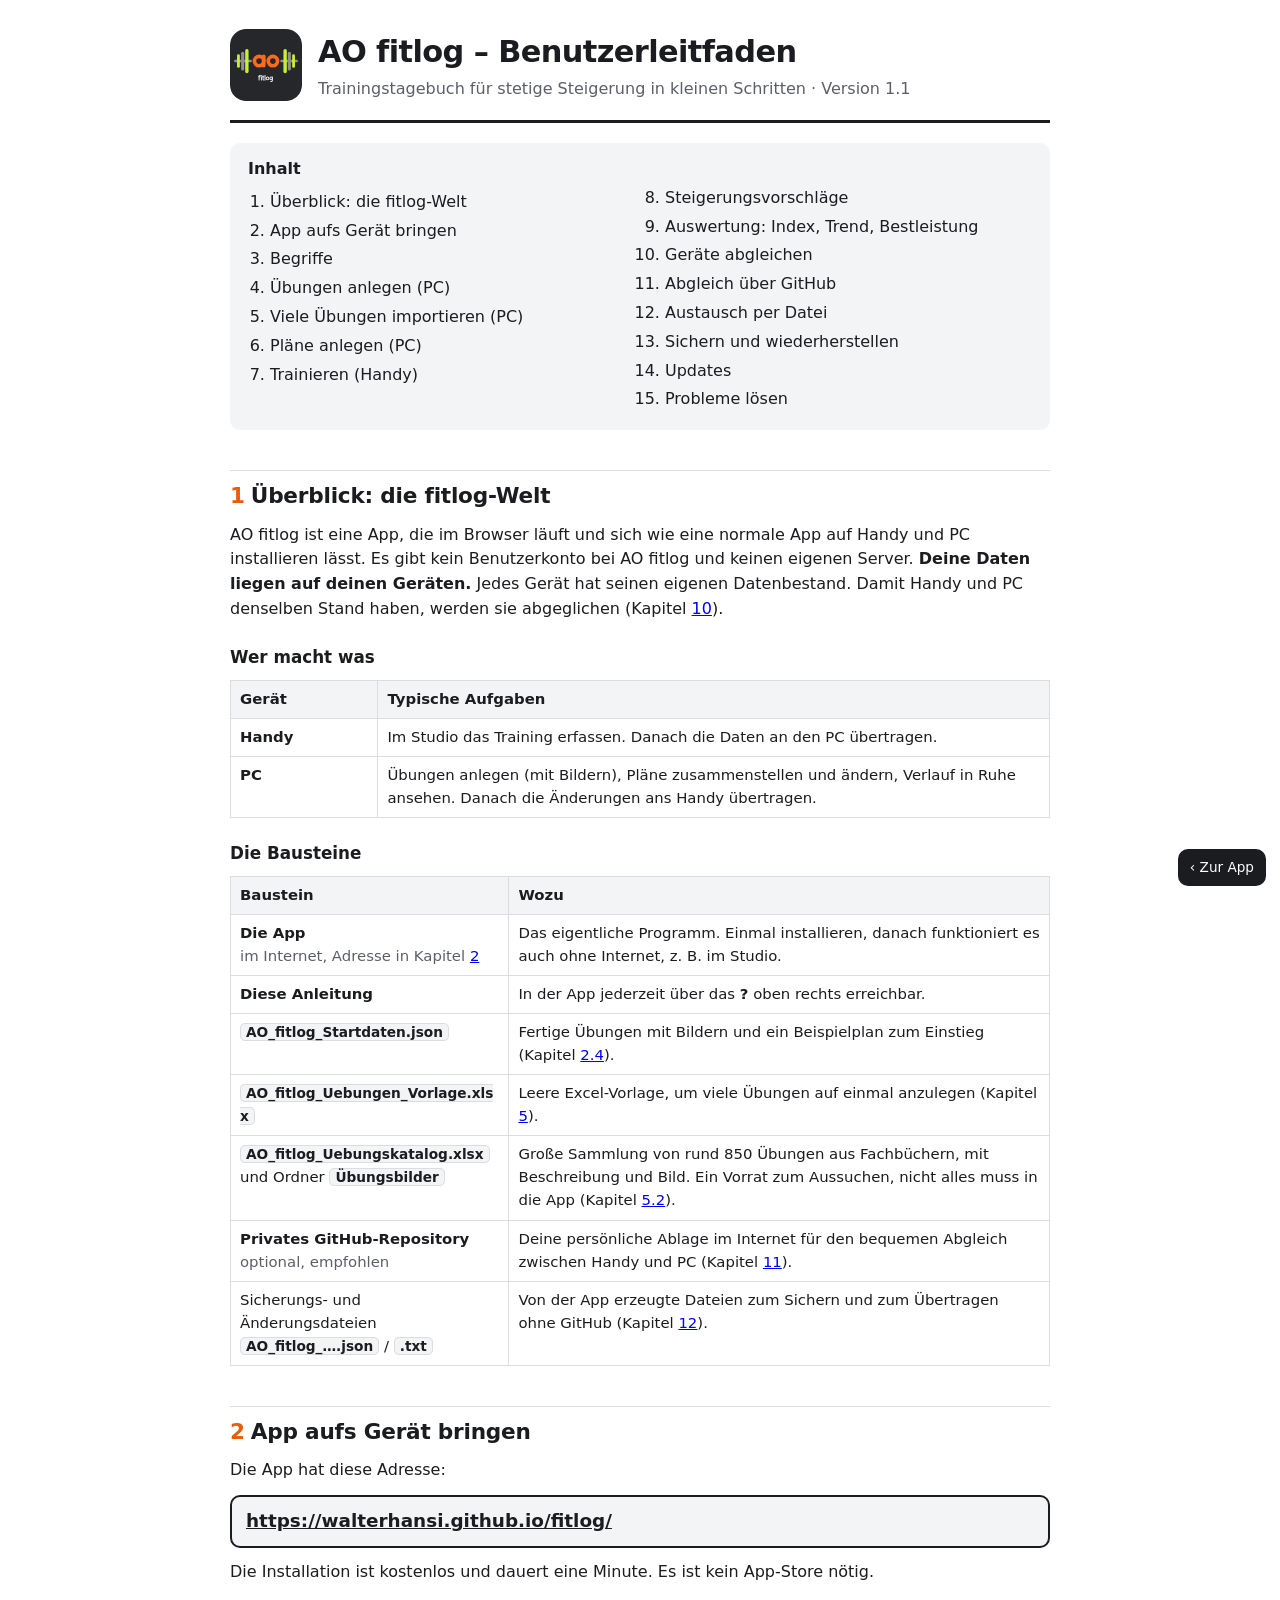
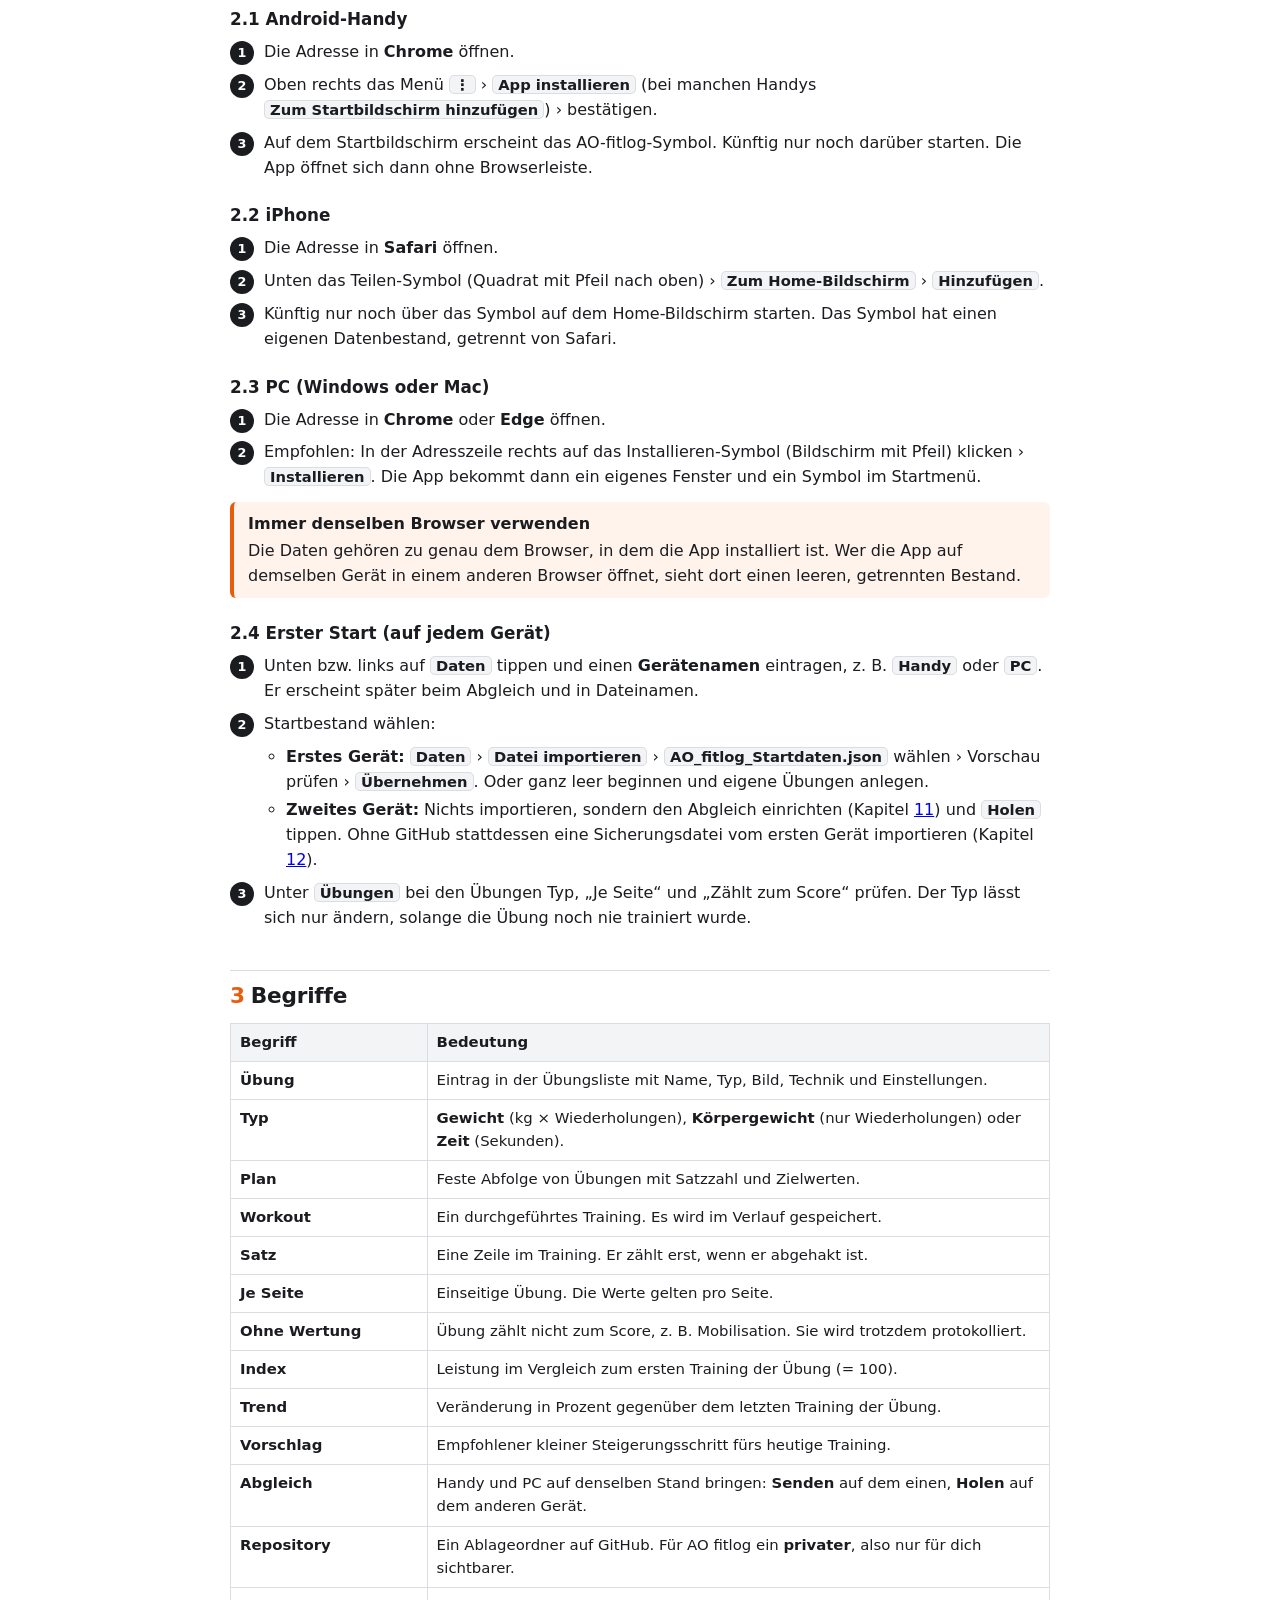
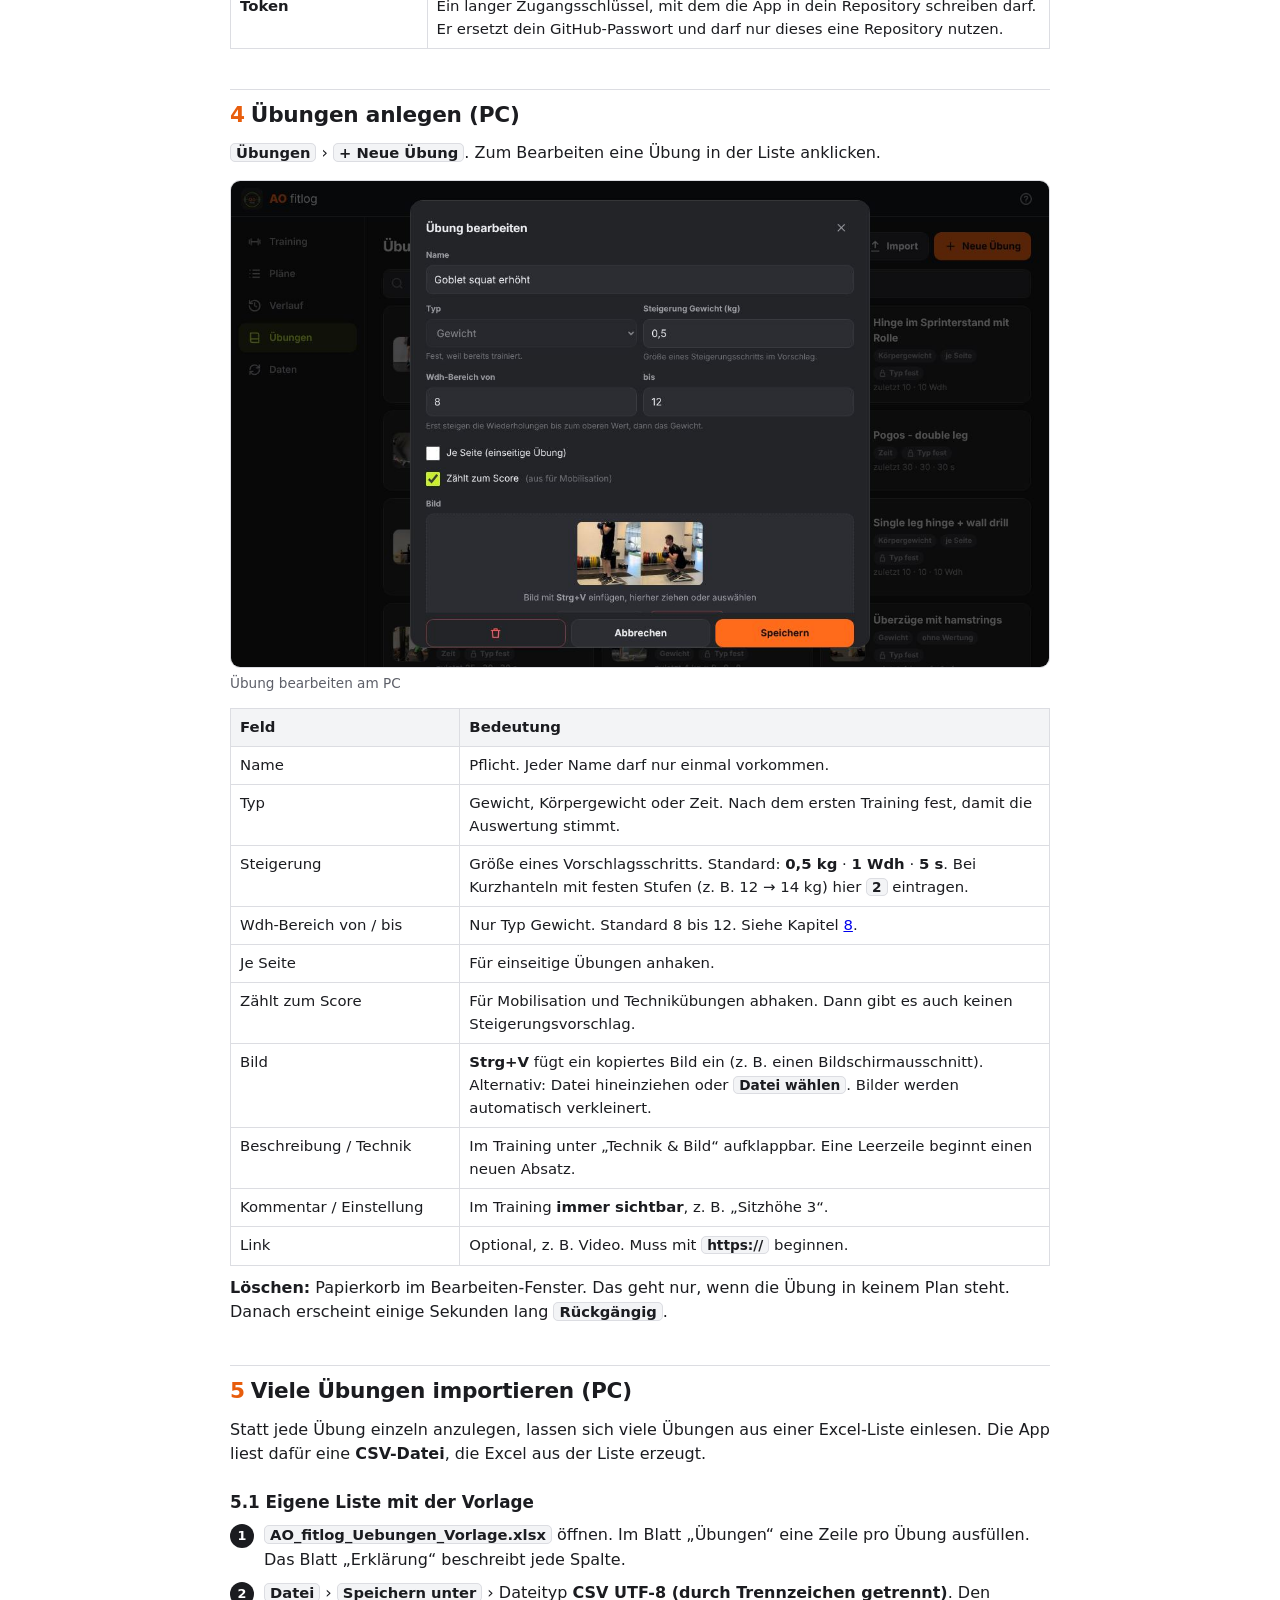
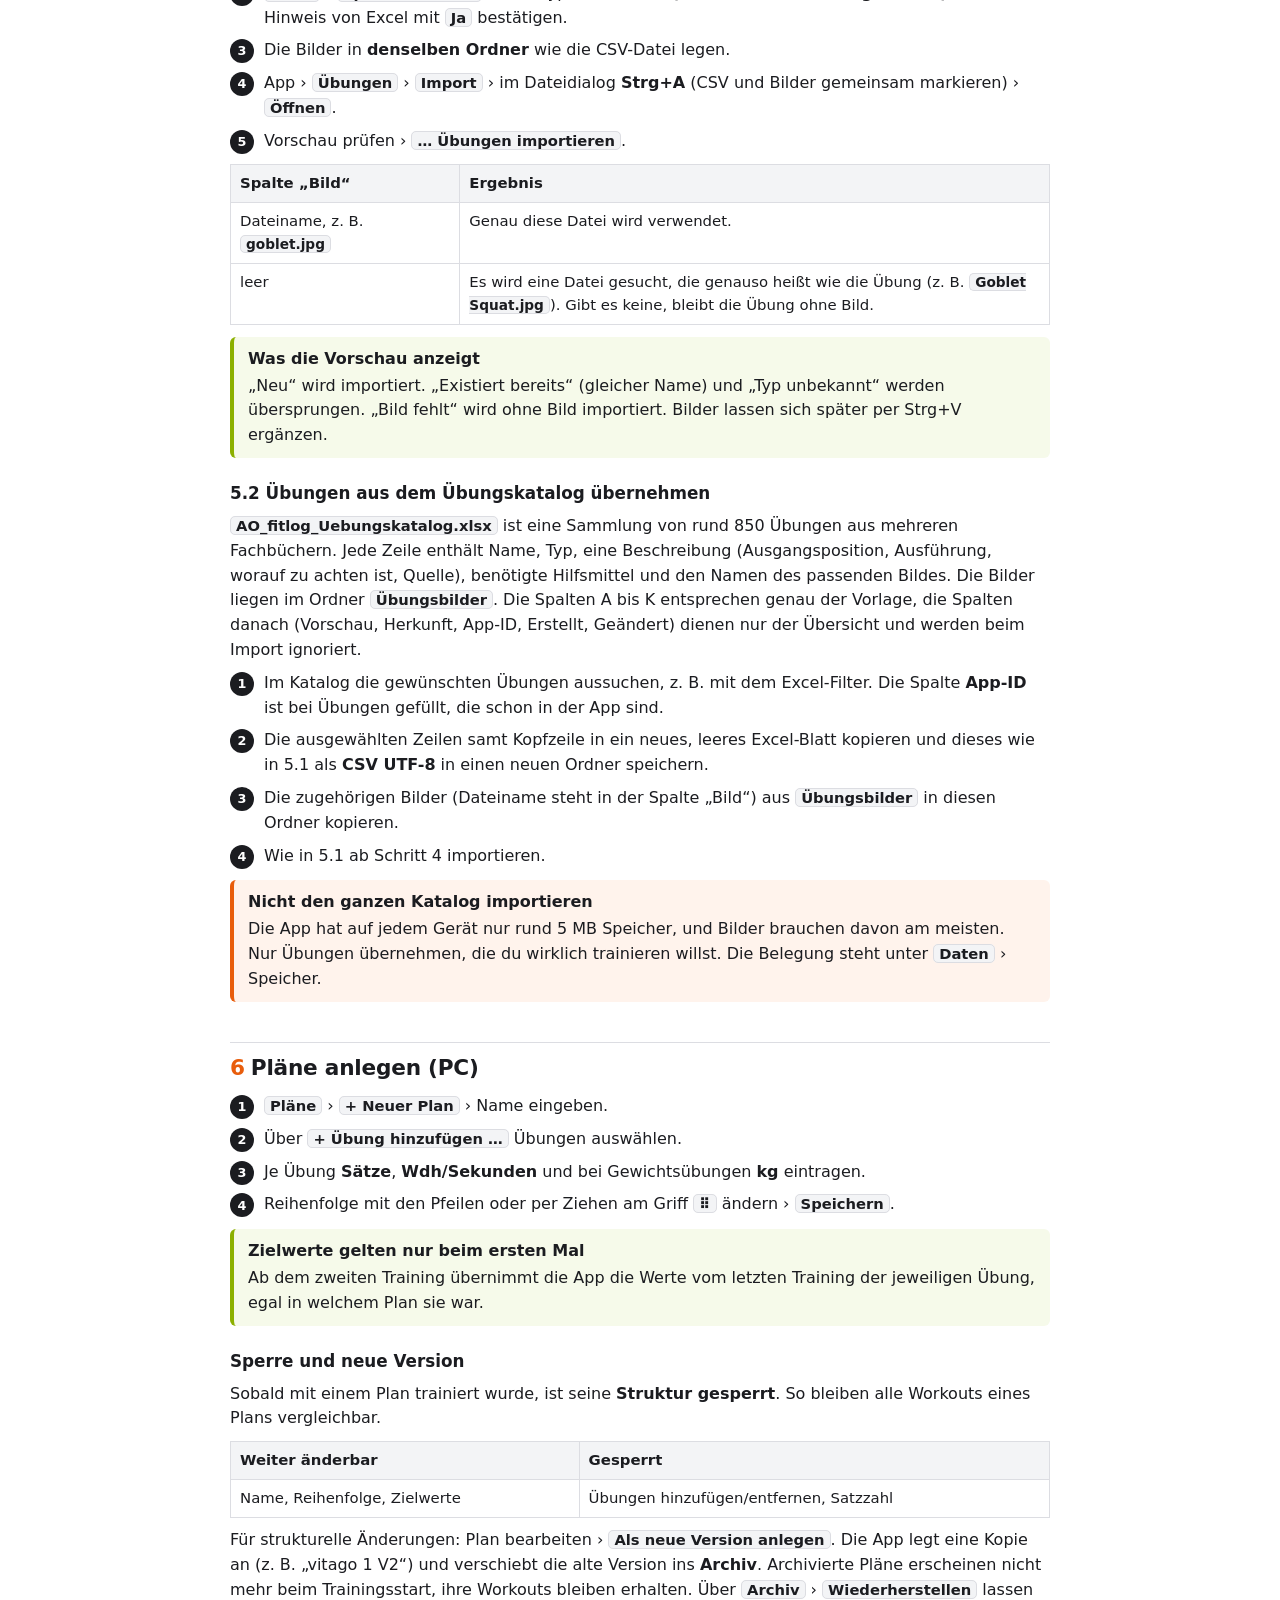
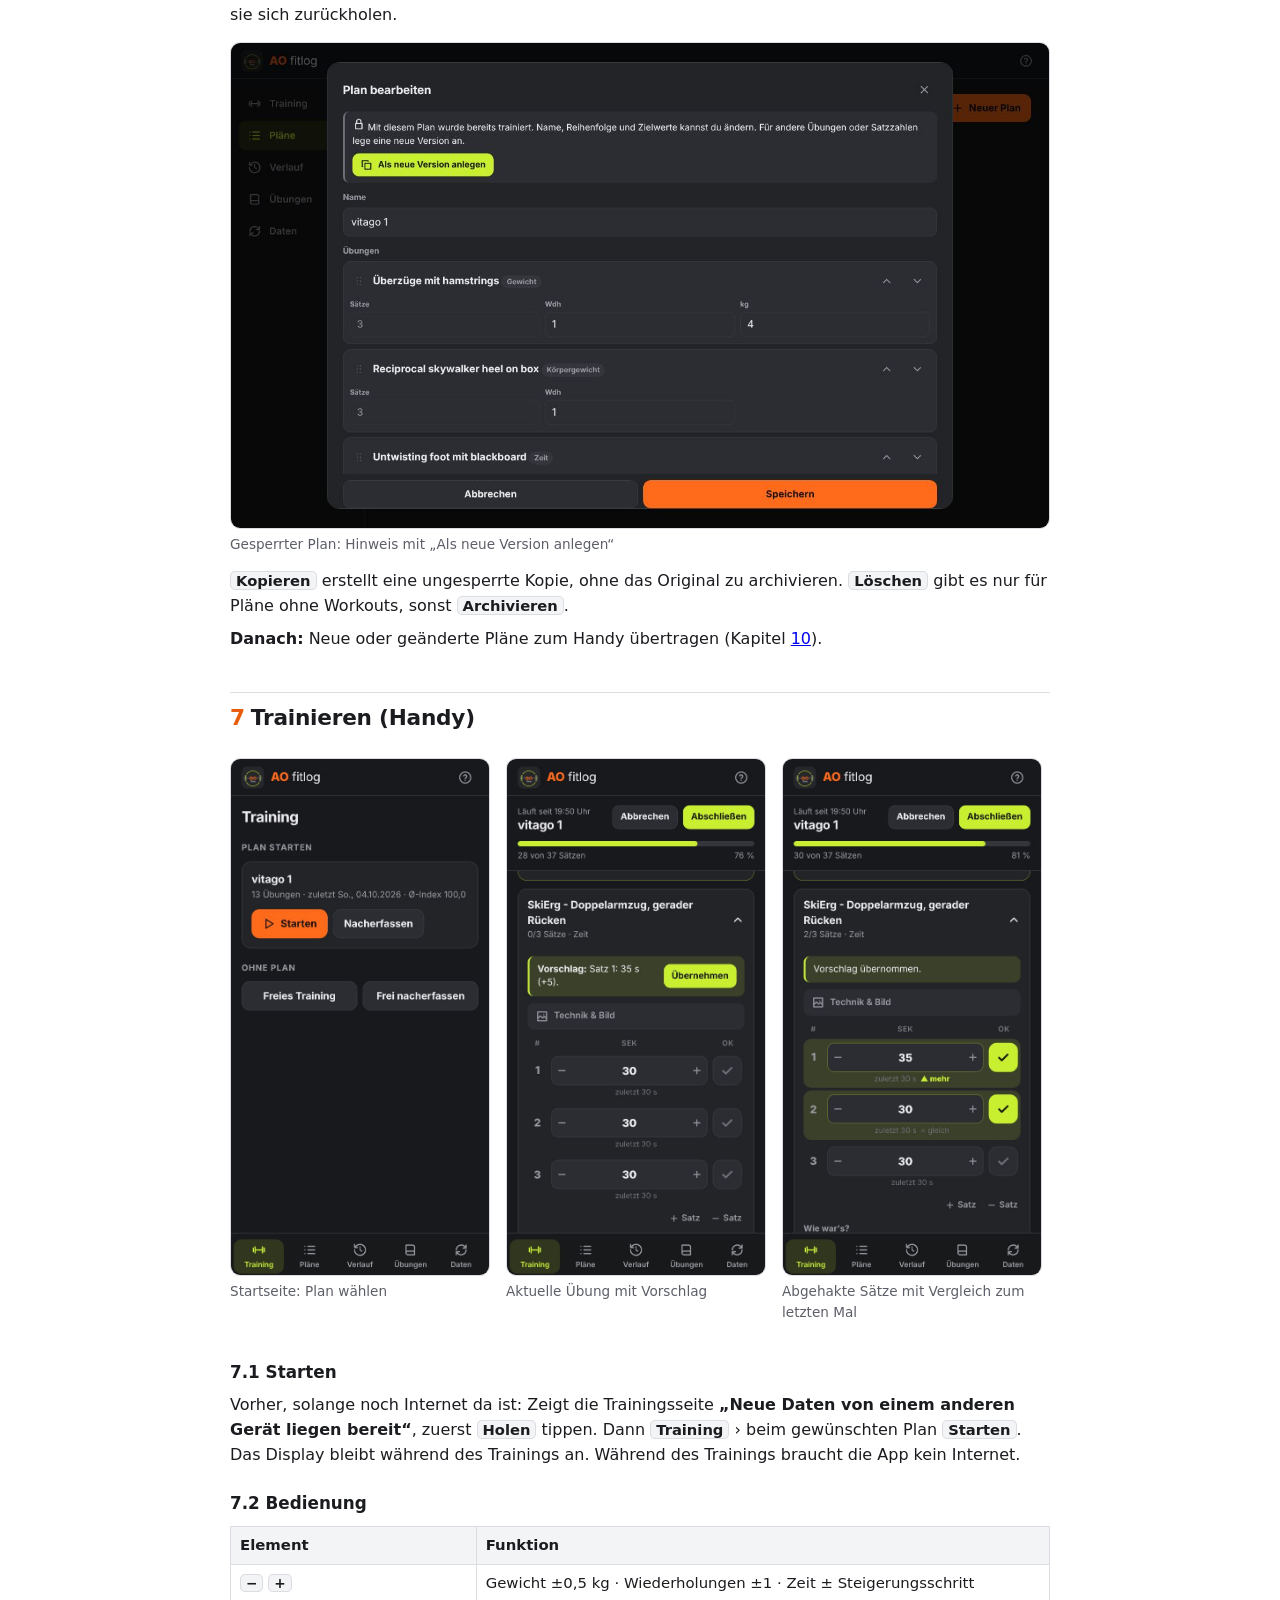
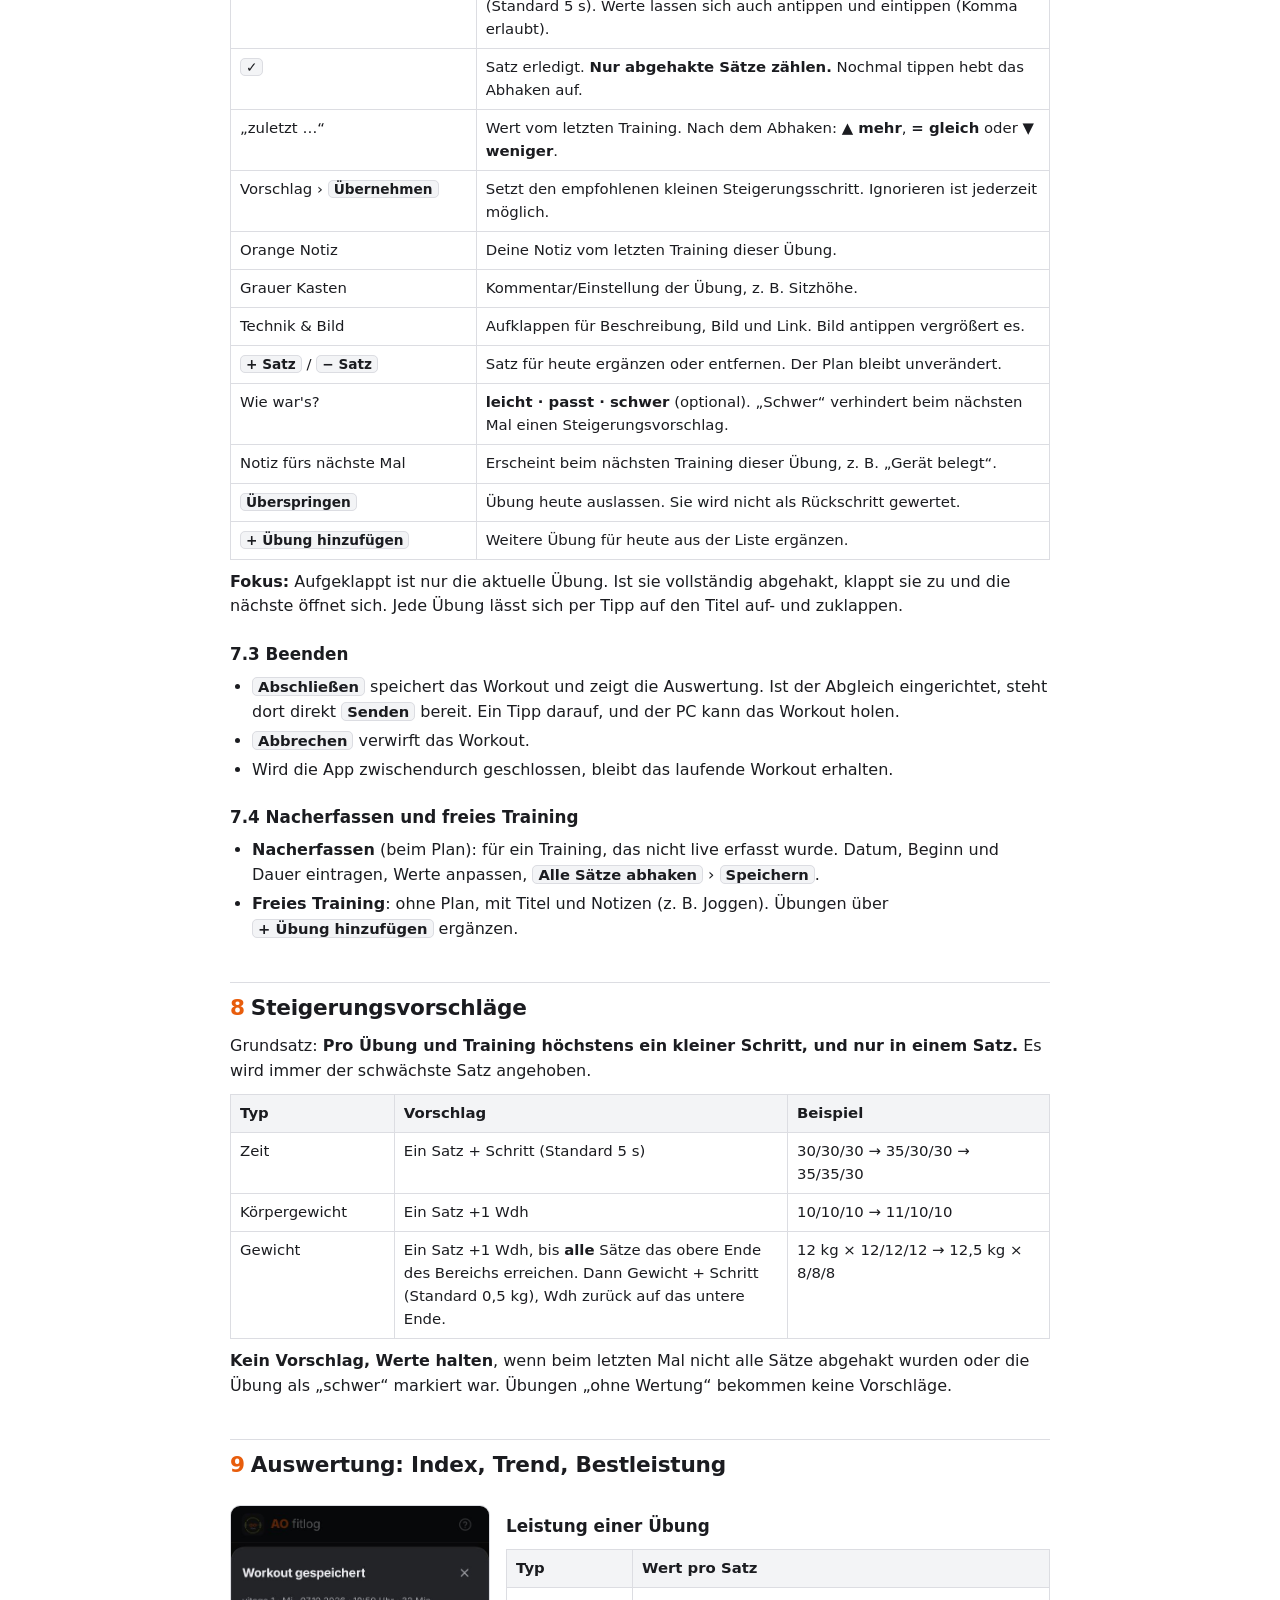
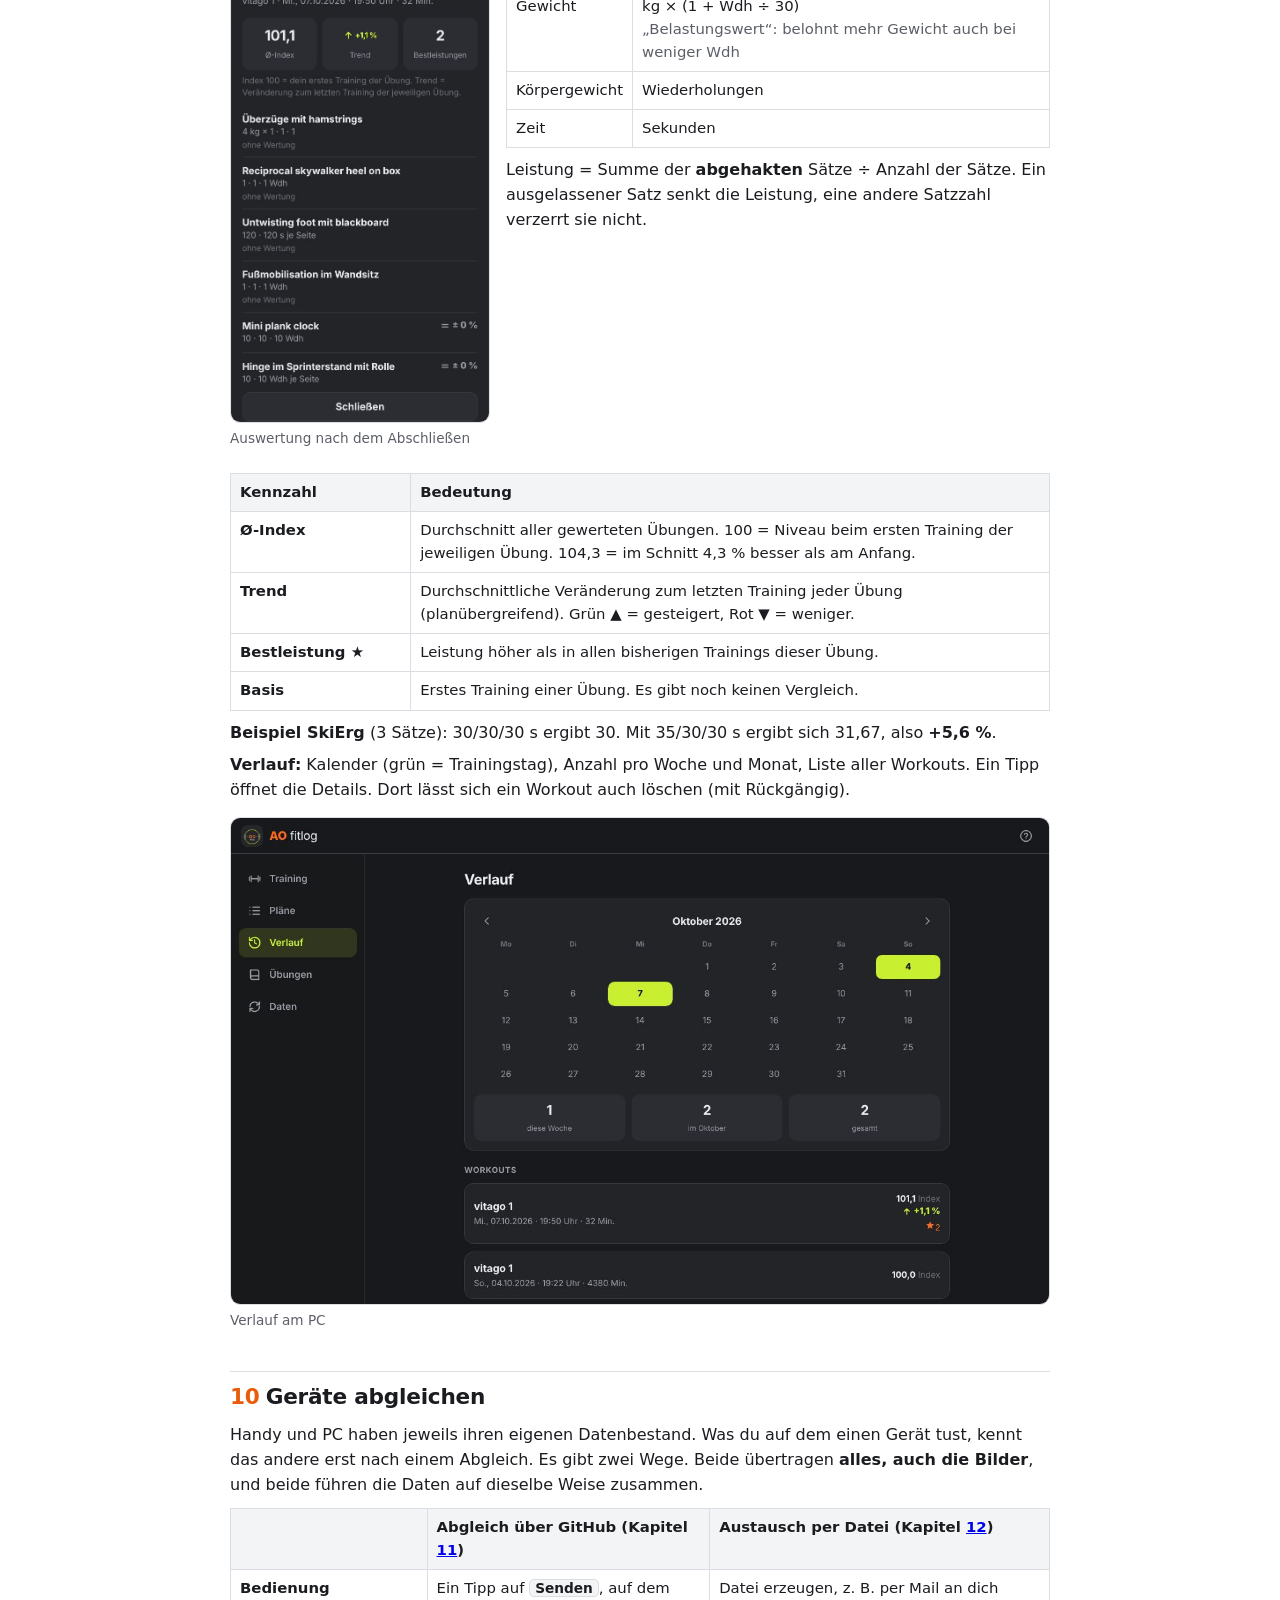
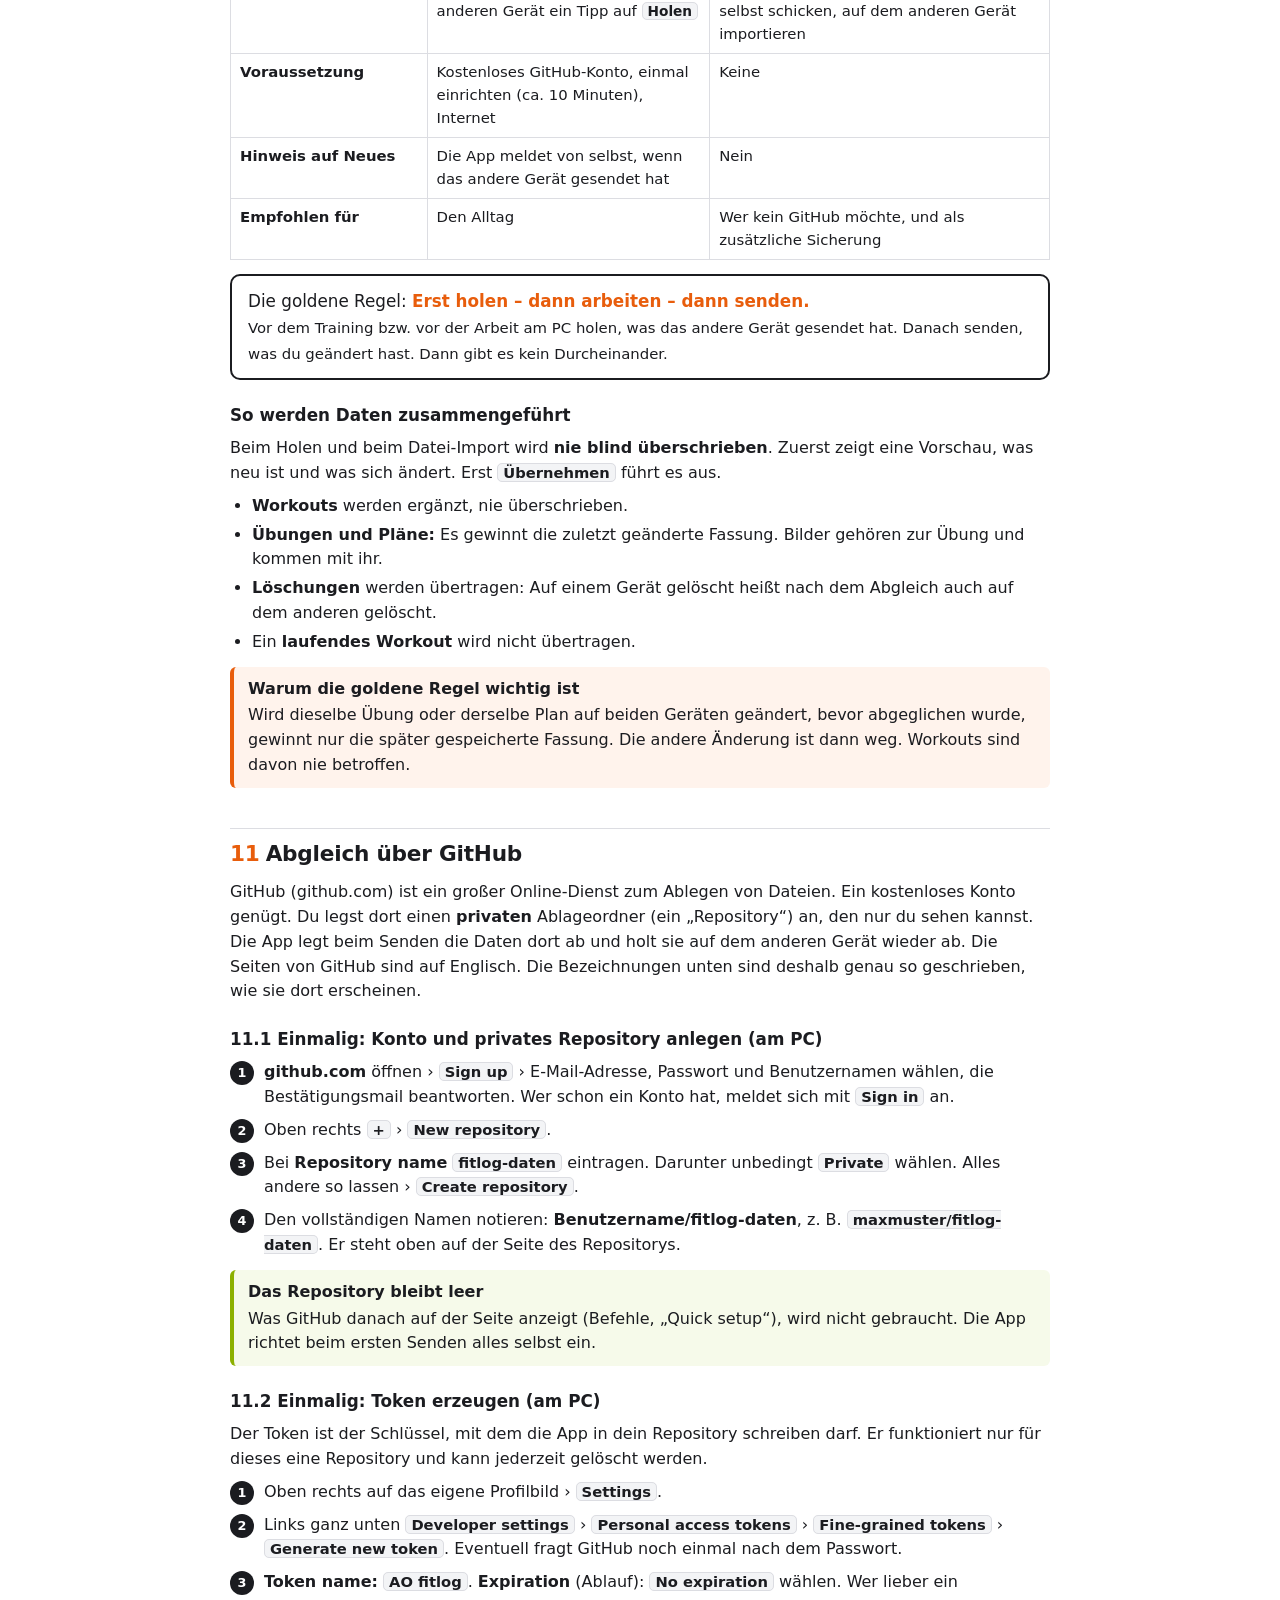
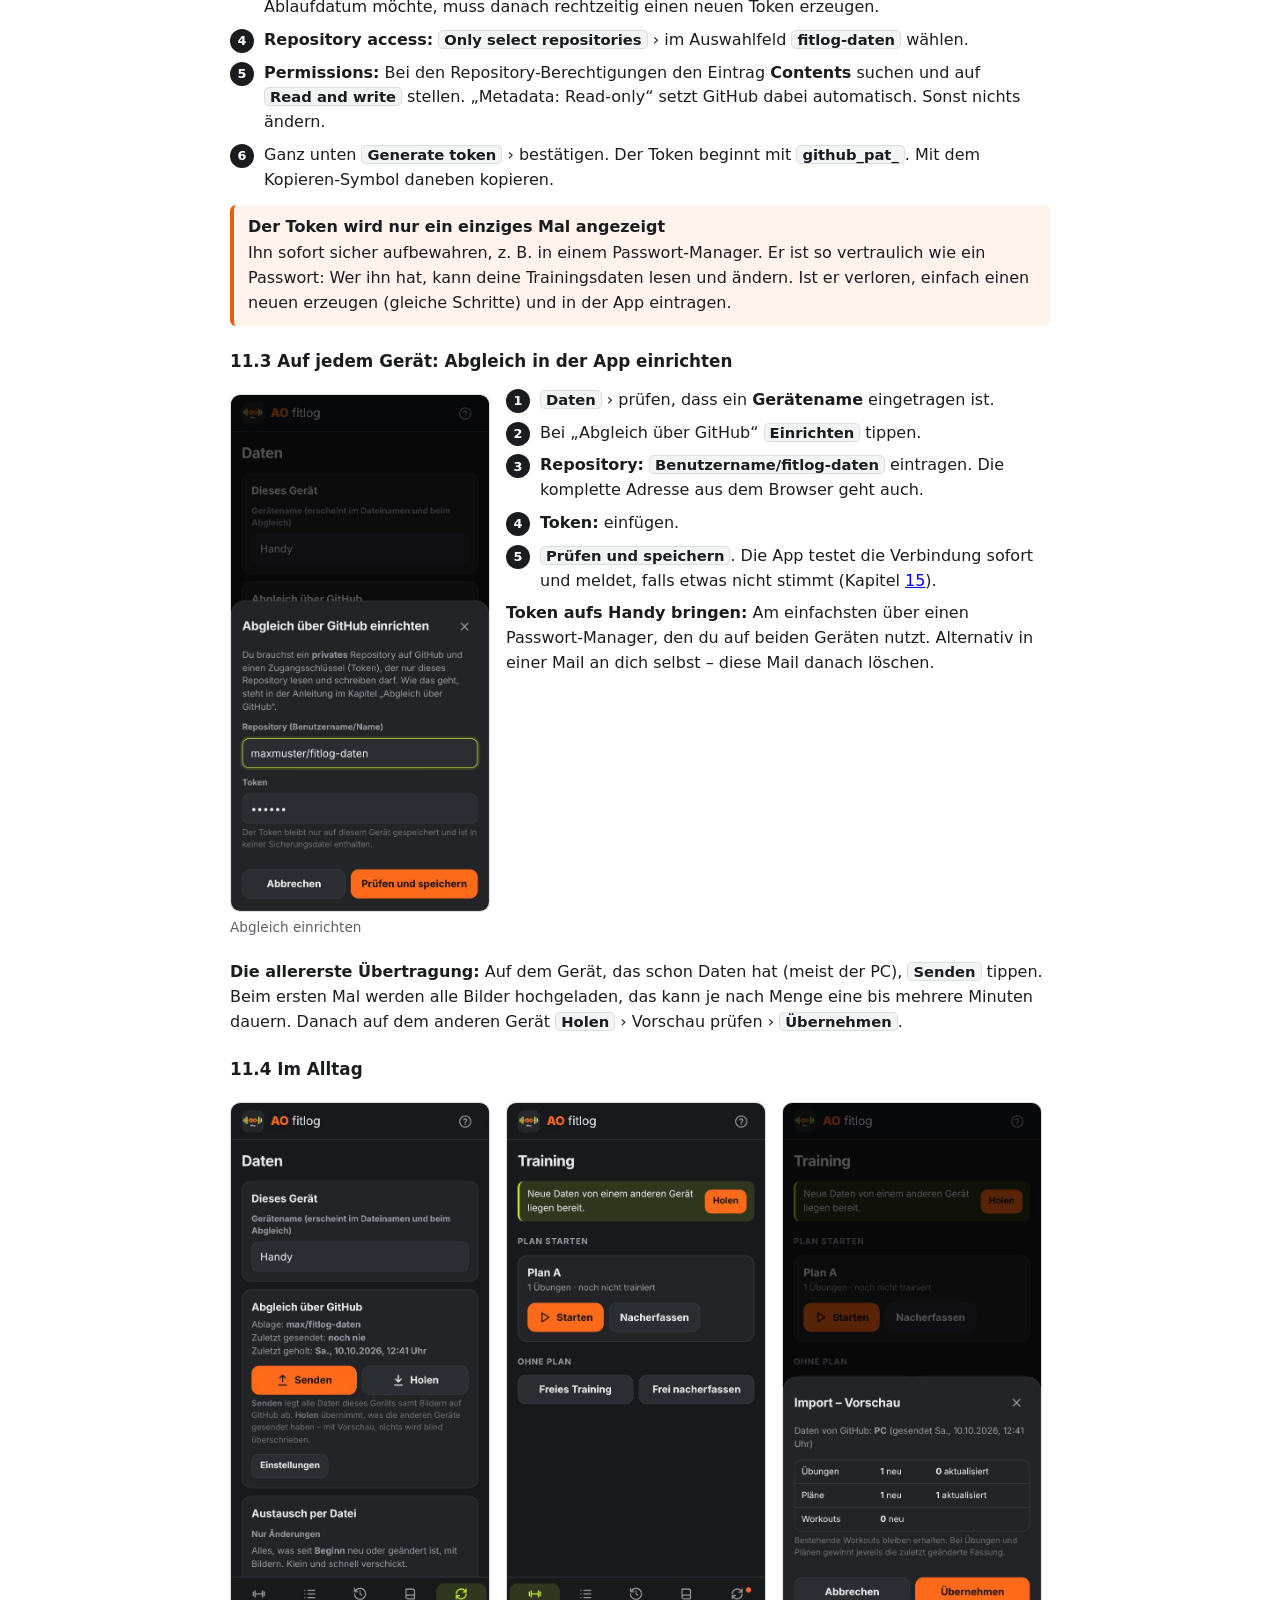
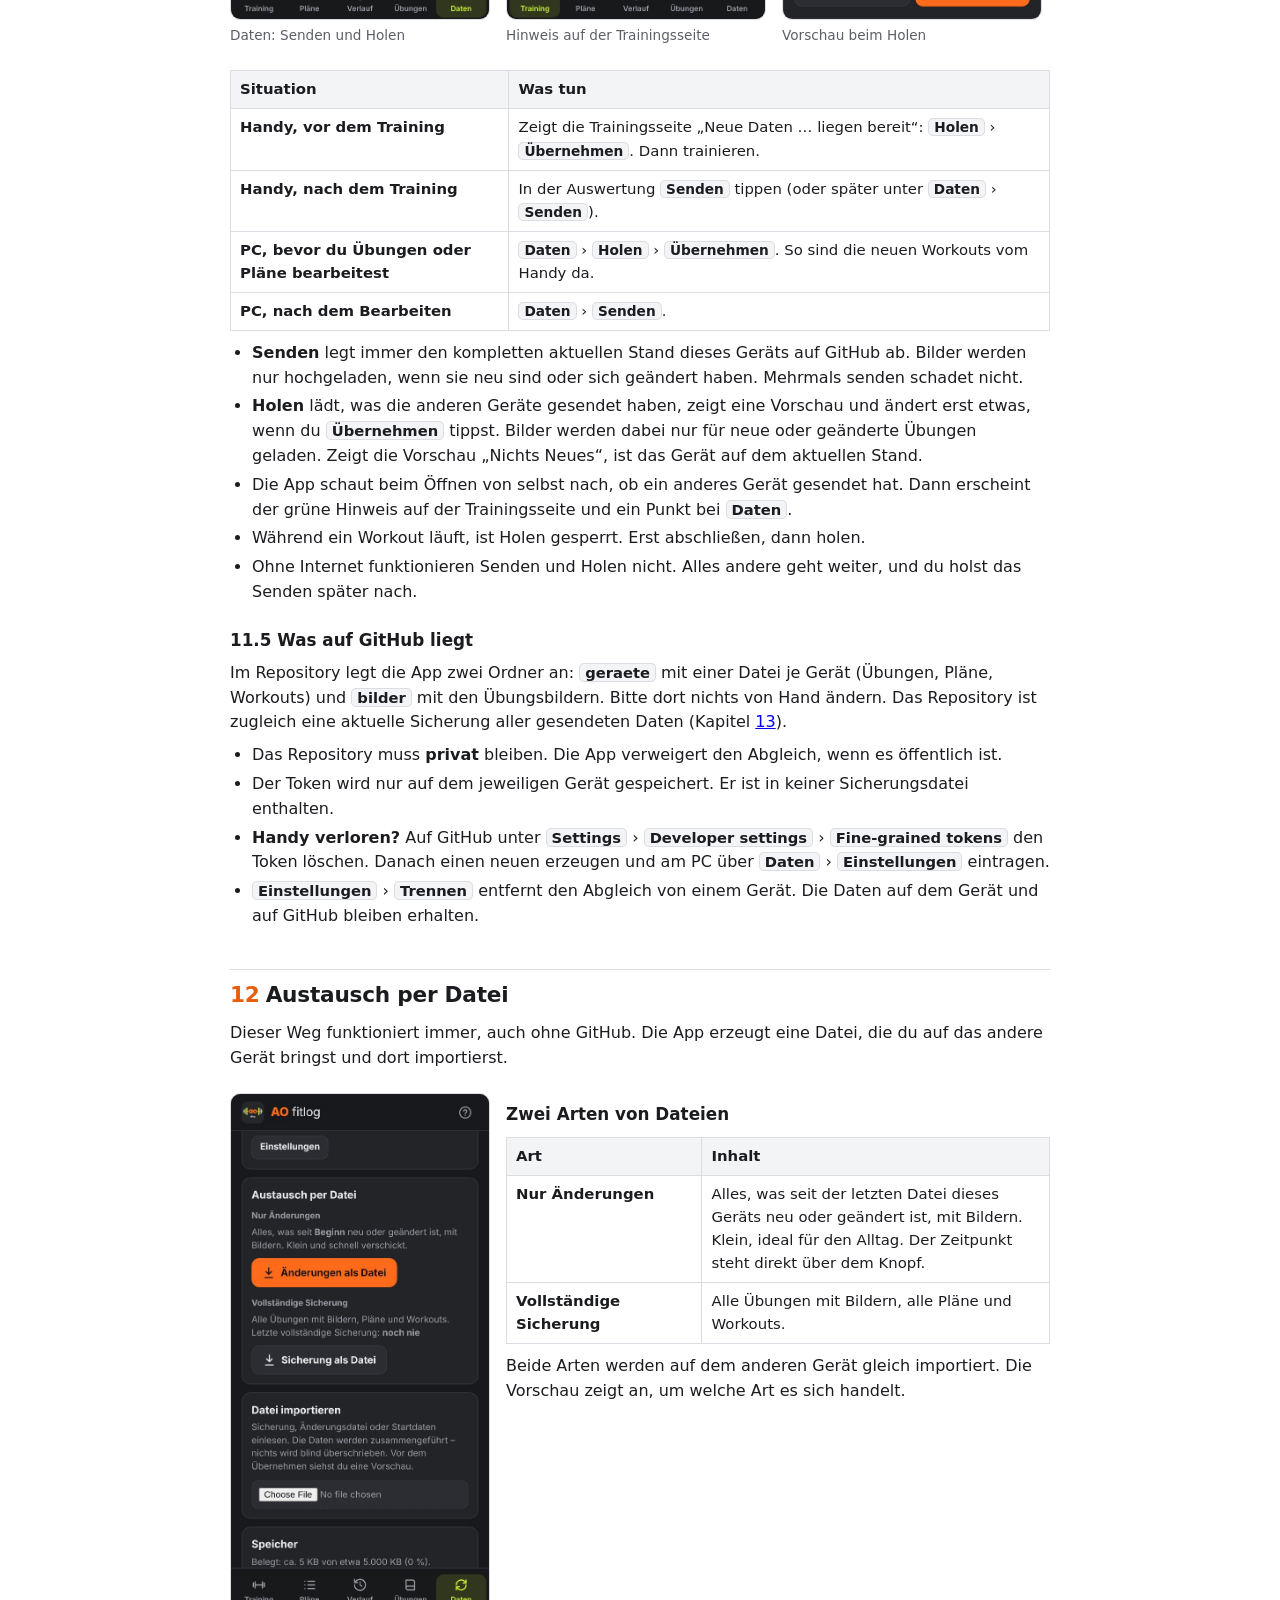
==== anleitung.html @ 1d5d9f55 "Version 1.1.0: Abgleich über privates GitHub-Repository (Senden/Holen mit Bildern), Datei mit nur Än" ====
<!DOCTYPE html>
<html lang="de">
<head>
<meta charset="UTF-8">
<meta name="viewport" content="width=device-width, initial-scale=1">
<title>AO fitlog – Benutzerleitfaden</title>
<link rel="icon" href="icons/icon.svg" type="image/svg+xml">
<style>
  :root { --ink: #1b1c20; --muted: #5d5f68; --line: #dcdde2; --soft: #f3f4f6; --lime: #8cb000; --orange: #e85d0c; }
  * { box-sizing: border-box; }
  body { margin: 0; font-family: system-ui, -apple-system, "Segoe UI", Roboto, Arial, sans-serif; color: var(--ink); background: #fff; line-height: 1.55; font-size: 16px; }
  .wrap { max-width: 860px; margin: 0 auto; padding: 28px 20px 60px; }
  header.cover { display: flex; align-items: center; gap: 16px; padding-bottom: 18px; border-bottom: 3px solid var(--ink); }
  header.cover img { width: 72px; height: 72px; border-radius: 16px; }
  header.cover h1 { margin: 0; font-size: 1.9rem; letter-spacing: -0.02em; }
  header.cover p { margin: 2px 0 0; color: var(--muted); }
  h2 { font-size: 1.35rem; margin: 40px 0 10px; padding-top: 8px; border-top: 1px solid var(--line); letter-spacing: -0.01em; }
  h2 .n { color: var(--orange); margin-right: 6px; }
  h3 { font-size: 1.05rem; margin: 22px 0 6px; }
  p { margin: 8px 0; }
  ul, ol { margin: 8px 0; padding-left: 22px; }
  li { margin: 4px 0; }
  table { width: 100%; border-collapse: collapse; margin: 10px 0; font-size: 0.93rem; }
  th, td { border: 1px solid var(--line); padding: 7px 9px; text-align: left; vertical-align: top; }
  th { background: var(--soft); font-weight: 700; }
  code, .k { background: var(--soft); border: 1px solid var(--line); border-radius: 5px; padding: 0 5px; font-family: inherit; font-weight: 600; font-size: 0.92em; }
  .k { white-space: nowrap; }
  code { overflow-wrap: anywhere; }
  .url { font-size: 1.15rem; font-weight: 700; background: var(--soft); border: 2px solid var(--ink); border-radius: 10px; padding: 10px 14px; margin: 12px 0; overflow-wrap: anywhere; }
  .url a { color: var(--ink); }
  .box { border-left: 4px solid var(--lime); background: #f6faea; padding: 10px 14px; border-radius: 6px; margin: 12px 0; }
  .box.warn { border-color: var(--orange); background: #fff3ec; }
  .box b:first-child { display: block; margin-bottom: 2px; }
  nav.toc { background: var(--soft); border-radius: 10px; padding: 14px 18px; margin: 20px 0; }
  nav.toc ol { margin: 4px 0; columns: 2; column-gap: 28px; }
  nav.toc a { color: var(--ink); text-decoration: none; }
  nav.toc a:hover { text-decoration: underline; }
  figure { margin: 14px 0; }
  figure img { display: block; max-width: 100%; border: 1px solid var(--line); border-radius: 10px; }
  figure.phone img { max-width: 260px; }
  figcaption { font-size: 0.85rem; color: var(--muted); margin-top: 5px; }
  .figs { display: flex; gap: 16px; flex-wrap: wrap; align-items: flex-start; }
  .figs figure { flex: 0 1 260px; }
  .steps { counter-reset: s; list-style: none; padding-left: 0; }
  .steps > li { counter-increment: s; padding-left: 34px; position: relative; margin: 8px 0; }
  .steps > li::before { content: counter(s); position: absolute; left: 0; top: 1px; width: 24px; height: 24px; border-radius: 50%; background: var(--ink); color: #fff; font-size: 0.8rem; font-weight: 700; display: flex; align-items: center; justify-content: center; }
  .rule { border: 2px solid var(--ink); border-radius: 10px; padding: 12px 16px; margin: 14px 0; font-size: 1.05rem; }
  .rule b { color: var(--orange); }
  .back { position: fixed; right: 14px; bottom: 14px; background: var(--ink); color: #fff; text-decoration: none; padding: 8px 12px; border-radius: 10px; font-size: 0.85rem; }
  @media (max-width: 600px) { nav.toc ol { columns: 1; } .wrap { padding: 20px 14px 60px; } th, td { padding: 6px; } }
  @media print {
    @page { size: A4; margin: 16mm 15mm; }
    body { font-size: 10.5pt; }
    .wrap { max-width: none; padding: 0; }
    .back { display: none; }
    h2, h3 { break-after: avoid; }
    figure, table, .box, .rule, .steps > li { break-inside: avoid; }
    .pb { break-before: page; }
    figure img { max-height: 92mm; width: auto; }
    figure.phone img { max-width: 48mm; max-height: none; }
    .figs { gap: 10px; }
    .figs figure { flex: 0 1 50mm; }
    .figs > div { flex: 1 1 90mm !important; }
    h2 { margin-top: 22px; }
    a { color: var(--ink); text-decoration: none; }
  }
</style>
</head>
<body>
<div class="wrap">

<header class="cover">
  <img src="icons/icon.svg" alt="">
  <div><h1>AO fitlog – Benutzerleitfaden</h1><p>Trainingstagebuch für stetige Steigerung in kleinen Schritten · Version 1.1</p></div>
</header>

<nav class="toc" aria-label="Inhalt"><b>Inhalt</b>
<ol>
  <li><a href="#ueberblick">Überblick: die fitlog-Welt</a></li>
  <li><a href="#install">App aufs Gerät bringen</a></li>
  <li><a href="#begriffe">Begriffe</a></li>
  <li><a href="#uebungen">Übungen anlegen (PC)</a></li>
  <li><a href="#import">Viele Übungen importieren (PC)</a></li>
  <li><a href="#plaene">Pläne anlegen (PC)</a></li>
  <li><a href="#training">Trainieren (Handy)</a></li>
  <li><a href="#steigerung">Steigerungsvorschläge</a></li>
  <li><a href="#score">Auswertung: Index, Trend, Bestleistung</a></li>
  <li><a href="#sync">Geräte abgleichen</a></li>
  <li><a href="#github">Abgleich über GitHub</a></li>
  <li><a href="#datei">Austausch per Datei</a></li>
  <li><a href="#sichern">Sichern und wiederherstellen</a></li>
  <li><a href="#updates">Updates</a></li>
  <li><a href="#hilfe">Probleme lösen</a></li>
</ol></nav>

<!-- ============================================================ -->
<h2 id="ueberblick"><span class="n">1</span>Überblick: die fitlog-Welt</h2>
<p>AO fitlog ist eine App, die im Browser läuft und sich wie eine normale App auf Handy und PC installieren lässt. Es gibt kein Benutzerkonto bei AO fitlog und keinen eigenen Server. <b>Deine Daten liegen auf deinen Geräten.</b> Jedes Gerät hat seinen eigenen Datenbestand. Damit Handy und PC denselben Stand haben, werden sie abgeglichen (Kapitel <a href="#sync">10</a>).</p>

<h3>Wer macht was</h3>
<table>
  <tr><th style="width:18%">Gerät</th><th>Typische Aufgaben</th></tr>
  <tr><td><b>Handy</b></td><td>Im Studio das Training erfassen. Danach die Daten an den PC übertragen.</td></tr>
  <tr><td><b>PC</b></td><td>Übungen anlegen (mit Bildern), Pläne zusammenstellen und ändern, Verlauf in Ruhe ansehen. Danach die Änderungen ans Handy übertragen.</td></tr>
</table>

<h3>Die Bausteine</h3>
<table>
  <tr><th style="width:34%">Baustein</th><th>Wozu</th></tr>
  <tr><td><b>Die App</b><br><span style="color:var(--muted)">im Internet, Adresse in Kapitel <a href="#install">2</a></span></td><td>Das eigentliche Programm. Einmal installieren, danach funktioniert es auch ohne Internet, z. B. im Studio.</td></tr>
  <tr><td><b>Diese Anleitung</b></td><td>In der App jederzeit über das <b>?</b> oben rechts erreichbar.</td></tr>
  <tr><td><code>AO_fitlog_Startdaten.json</code></td><td>Fertige Übungen mit Bildern und ein Beispielplan zum Einstieg (Kapitel <a href="#erststart">2.4</a>).</td></tr>
  <tr><td><code>AO_fitlog_Uebungen_Vorlage.xlsx</code></td><td>Leere Excel-Vorlage, um viele Übungen auf einmal anzulegen (Kapitel <a href="#import">5</a>).</td></tr>
  <tr><td><code>AO_fitlog_Uebungskatalog.xlsx</code> und Ordner <code>Übungsbilder</code></td><td>Große Sammlung von rund 850 Übungen aus Fachbüchern, mit Beschreibung und Bild. Ein Vorrat zum Aussuchen, nicht alles muss in die App (Kapitel <a href="#katalog">5.2</a>).</td></tr>
  <tr><td><b>Privates GitHub-Repository</b><br><span style="color:var(--muted)">optional, empfohlen</span></td><td>Deine persönliche Ablage im Internet für den bequemen Abgleich zwischen Handy und PC (Kapitel <a href="#github">11</a>).</td></tr>
  <tr><td>Sicherungs- und Änderungsdateien<br><code>AO_fitlog_…​.json</code> / <code>.txt</code></td><td>Von der App erzeugte Dateien zum Sichern und zum Übertragen ohne GitHub (Kapitel <a href="#datei">12</a>).</td></tr>
</table>

<!-- ============================================================ -->
<h2 id="install" class="pb"><span class="n">2</span>App aufs Gerät bringen</h2>
<p>Die App hat diese Adresse:</p>
<div class="url"><a href="https://walterhansi.github.io/fitlog/">https://walterhansi.github.io/fitlog/</a></div>
<p>Die Installation ist kostenlos und dauert eine Minute. Es ist kein App-Store nötig.</p>

<h3>2.1 Android-Handy</h3>
<ol class="steps">
  <li>Die Adresse in <b>Chrome</b> öffnen.</li>
  <li>Oben rechts das Menü <span class="k">⋮</span> › <span class="k">App installieren</span> (bei manchen Handys <span class="k">Zum Startbildschirm hinzufügen</span>) › bestätigen.</li>
  <li>Auf dem Startbildschirm erscheint das AO-fitlog-Symbol. Künftig nur noch darüber starten. Die App öffnet sich dann ohne Browserleiste.</li>
</ol>

<h3>2.2 iPhone</h3>
<ol class="steps">
  <li>Die Adresse in <b>Safari</b> öffnen.</li>
  <li>Unten das Teilen-Symbol (Quadrat mit Pfeil nach oben) › <span class="k">Zum Home-Bildschirm</span> › <span class="k">Hinzufügen</span>.</li>
  <li>Künftig nur noch über das Symbol auf dem Home-Bildschirm starten. Das Symbol hat einen eigenen Datenbestand, getrennt von Safari.</li>
</ol>

<h3>2.3 PC (Windows oder Mac)</h3>
<ol class="steps">
  <li>Die Adresse in <b>Chrome</b> oder <b>Edge</b> öffnen.</li>
  <li>Empfohlen: In der Adresszeile rechts auf das Installieren-Symbol (Bildschirm mit Pfeil) klicken › <span class="k">Installieren</span>. Die App bekommt dann ein eigenes Fenster und ein Symbol im Startmenü.</li>
</ol>
<div class="box warn"><b>Immer denselben Browser verwenden</b>Die Daten gehören zu genau dem Browser, in dem die App installiert ist. Wer die App auf demselben Gerät in einem anderen Browser öffnet, sieht dort einen leeren, getrennten Bestand.</div>

<h3 id="erststart">2.4 Erster Start (auf jedem Gerät)</h3>
<ol class="steps">
  <li>Unten bzw. links auf <span class="k">Daten</span> tippen und einen <b>Gerätenamen</b> eintragen, z. B. <code>Handy</code> oder <code>PC</code>. Er erscheint später beim Abgleich und in Dateinamen.</li>
  <li>Startbestand wählen:
    <ul>
      <li><b>Erstes Gerät:</b> <span class="k">Daten</span> › <span class="k">Datei importieren</span> › <code>AO_fitlog_Startdaten.json</code> wählen › Vorschau prüfen › <span class="k">Übernehmen</span>. Oder ganz leer beginnen und eigene Übungen anlegen.</li>
      <li><b>Zweites Gerät:</b> Nichts importieren, sondern den Abgleich einrichten (Kapitel <a href="#github">11</a>) und <span class="k">Holen</span> tippen. Ohne GitHub stattdessen eine Sicherungsdatei vom ersten Gerät importieren (Kapitel <a href="#datei">12</a>).</li>
    </ul></li>
  <li>Unter <span class="k">Übungen</span> bei den Übungen Typ, „Je Seite“ und „Zählt zum Score“ prüfen. Der Typ lässt sich nur ändern, solange die Übung noch nie trainiert wurde.</li>
</ol>

<!-- ============================================================ -->
<h2 id="begriffe"><span class="n">3</span>Begriffe</h2>
<table>
  <tr><th style="width:24%">Begriff</th><th>Bedeutung</th></tr>
  <tr><td><b>Übung</b></td><td>Eintrag in der Übungsliste mit Name, Typ, Bild, Technik und Einstellungen.</td></tr>
  <tr><td><b>Typ</b></td><td><b>Gewicht</b> (kg × Wiederholungen), <b>Körpergewicht</b> (nur Wiederholungen) oder <b>Zeit</b> (Sekunden).</td></tr>
  <tr><td><b>Plan</b></td><td>Feste Abfolge von Übungen mit Satzzahl und Zielwerten.</td></tr>
  <tr><td><b>Workout</b></td><td>Ein durchgeführtes Training. Es wird im Verlauf gespeichert.</td></tr>
  <tr><td><b>Satz</b></td><td>Eine Zeile im Training. Er zählt erst, wenn er abgehakt ist.</td></tr>
  <tr><td><b>Je Seite</b></td><td>Einseitige Übung. Die Werte gelten pro Seite.</td></tr>
  <tr><td><b>Ohne Wertung</b></td><td>Übung zählt nicht zum Score, z. B. Mobilisation. Sie wird trotzdem protokolliert.</td></tr>
  <tr><td><b>Index</b></td><td>Leistung im Vergleich zum ersten Training der Übung (= 100).</td></tr>
  <tr><td><b>Trend</b></td><td>Veränderung in Prozent gegenüber dem letzten Training der Übung.</td></tr>
  <tr><td><b>Vorschlag</b></td><td>Empfohlener kleiner Steigerungsschritt fürs heutige Training.</td></tr>
  <tr><td><b>Abgleich</b></td><td>Handy und PC auf denselben Stand bringen: <b>Senden</b> auf dem einen, <b>Holen</b> auf dem anderen Gerät.</td></tr>
  <tr><td><b>Repository</b></td><td>Ein Ablageordner auf GitHub. Für AO fitlog ein <b>privater</b>, also nur für dich sichtbarer.</td></tr>
  <tr><td><b>Token</b></td><td>Ein langer Zugangsschlüssel, mit dem die App in dein Repository schreiben darf. Er ersetzt dein GitHub-Passwort und darf nur dieses eine Repository nutzen.</td></tr>
</table>

<!-- ============================================================ -->
<h2 id="uebungen" class="pb"><span class="n">4</span>Übungen anlegen (PC)</h2>
<p><span class="k">Übungen</span> › <span class="k">+ Neue Übung</span>. Zum Bearbeiten eine Übung in der Liste anklicken.</p>
<figure><img src="anleitung-bilder/07_pc_uebung.jpg" alt="Übung bearbeiten am PC"><figcaption>Übung bearbeiten am PC</figcaption></figure>
<table>
  <tr><th style="width:28%">Feld</th><th>Bedeutung</th></tr>
  <tr><td>Name</td><td>Pflicht. Jeder Name darf nur einmal vorkommen.</td></tr>
  <tr><td>Typ</td><td>Gewicht, Körpergewicht oder Zeit. Nach dem ersten Training fest, damit die Auswertung stimmt.</td></tr>
  <tr><td>Steigerung</td><td>Größe eines Vorschlagsschritts. Standard: <b>0,5 kg</b> · <b>1 Wdh</b> · <b>5 s</b>. Bei Kurzhanteln mit festen Stufen (z. B. 12 → 14 kg) hier <code>2</code> eintragen.</td></tr>
  <tr><td>Wdh-Bereich von / bis</td><td>Nur Typ Gewicht. Standard 8 bis 12. Siehe Kapitel <a href="#steigerung">8</a>.</td></tr>
  <tr><td>Je Seite</td><td>Für einseitige Übungen anhaken.</td></tr>
  <tr><td>Zählt zum Score</td><td>Für Mobilisation und Technikübungen abhaken. Dann gibt es auch keinen Steigerungsvorschlag.</td></tr>
  <tr><td>Bild</td><td><b>Strg+V</b> fügt ein kopiertes Bild ein (z. B. einen Bildschirmausschnitt). Alternativ: Datei hineinziehen oder <span class="k">Datei wählen</span>. Bilder werden automatisch verkleinert.</td></tr>
  <tr><td>Beschreibung / Technik</td><td>Im Training unter „Technik &amp; Bild“ aufklappbar. Eine Leerzeile beginnt einen neuen Absatz.</td></tr>
  <tr><td>Kommentar / Einstellung</td><td>Im Training <b>immer sichtbar</b>, z. B. „Sitzhöhe 3“.</td></tr>
  <tr><td>Link</td><td>Optional, z. B. Video. Muss mit <code>https://</code> beginnen.</td></tr>
</table>
<p><b>Löschen:</b> Papierkorb im Bearbeiten-Fenster. Das geht nur, wenn die Übung in keinem Plan steht. Danach erscheint einige Sekunden lang <span class="k">Rückgängig</span>.</p>

<!-- ============================================================ -->
<h2 id="import"><span class="n">5</span>Viele Übungen importieren (PC)</h2>
<p>Statt jede Übung einzeln anzulegen, lassen sich viele Übungen aus einer Excel-Liste einlesen. Die App liest dafür eine <b>CSV-Datei</b>, die Excel aus der Liste erzeugt.</p>

<h3>5.1 Eigene Liste mit der Vorlage</h3>
<ol class="steps">
  <li><code>AO_fitlog_Uebungen_Vorlage.xlsx</code> öffnen. Im Blatt „Übungen“ eine Zeile pro Übung ausfüllen. Das Blatt „Erklärung“ beschreibt jede Spalte.</li>
  <li><span class="k">Datei</span> › <span class="k">Speichern unter</span> › Dateityp <b>CSV UTF-8 (durch Trennzeichen getrennt)</b>. Den Hinweis von Excel mit <span class="k">Ja</span> bestätigen.</li>
  <li>Die Bilder in <b>denselben Ordner</b> wie die CSV-Datei legen.</li>
  <li>App › <span class="k">Übungen</span> › <span class="k">Import</span> › im Dateidialog <b>Strg+A</b> (CSV und Bilder gemeinsam markieren) › <span class="k">Öffnen</span>.</li>
  <li>Vorschau prüfen › <span class="k">… Übungen importieren</span>.</li>
</ol>
<table>
  <tr><th style="width:28%">Spalte „Bild“</th><th>Ergebnis</th></tr>
  <tr><td>Dateiname, z. B. <code>goblet.jpg</code></td><td>Genau diese Datei wird verwendet.</td></tr>
  <tr><td>leer</td><td>Es wird eine Datei gesucht, die genauso heißt wie die Übung (z. B. <code>Goblet Squat.jpg</code>). Gibt es keine, bleibt die Übung ohne Bild.</td></tr>
</table>
<div class="box"><b>Was die Vorschau anzeigt</b>„Neu“ wird importiert. „Existiert bereits“ (gleicher Name) und „Typ unbekannt“ werden übersprungen. „Bild fehlt“ wird ohne Bild importiert. Bilder lassen sich später per Strg+V ergänzen.</div>

<h3 id="katalog">5.2 Übungen aus dem Übungskatalog übernehmen</h3>
<p><code>AO_fitlog_Uebungskatalog.xlsx</code> ist eine Sammlung von rund 850 Übungen aus mehreren Fachbüchern. Jede Zeile enthält Name, Typ, eine Beschreibung (Ausgangsposition, Ausführung, worauf zu achten ist, Quelle), benötigte Hilfsmittel und den Namen des passenden Bildes. Die Bilder liegen im Ordner <code>Übungsbilder</code>. Die Spalten A bis K entsprechen genau der Vorlage, die Spalten danach (Vorschau, Herkunft, App-ID, Erstellt, Geändert) dienen nur der Übersicht und werden beim Import ignoriert.</p>
<ol class="steps">
  <li>Im Katalog die gewünschten Übungen aussuchen, z. B. mit dem Excel-Filter. Die Spalte <b>App-ID</b> ist bei Übungen gefüllt, die schon in der App sind.</li>
  <li>Die ausgewählten Zeilen samt Kopfzeile in ein neues, leeres Excel-Blatt kopieren und dieses wie in 5.1 als <b>CSV UTF-8</b> in einen neuen Ordner speichern.</li>
  <li>Die zugehörigen Bilder (Dateiname steht in der Spalte „Bild“) aus <code>Übungsbilder</code> in diesen Ordner kopieren.</li>
  <li>Wie in 5.1 ab Schritt 4 importieren.</li>
</ol>
<div class="box warn"><b>Nicht den ganzen Katalog importieren</b>Die App hat auf jedem Gerät nur rund 5 MB Speicher, und Bilder brauchen davon am meisten. Nur Übungen übernehmen, die du wirklich trainieren willst. Die Belegung steht unter <span class="k">Daten</span> › Speicher.</div>

<!-- ============================================================ -->
<h2 id="plaene"><span class="n">6</span>Pläne anlegen (PC)</h2>
<ol class="steps">
  <li><span class="k">Pläne</span> › <span class="k">+ Neuer Plan</span> › Name eingeben.</li>
  <li>Über <span class="k">+ Übung hinzufügen …</span> Übungen auswählen.</li>
  <li>Je Übung <b>Sätze</b>, <b>Wdh/Sekunden</b> und bei Gewichtsübungen <b>kg</b> eintragen.</li>
  <li>Reihenfolge mit den Pfeilen oder per Ziehen am Griff <span class="k">⠿</span> ändern › <span class="k">Speichern</span>.</li>
</ol>
<div class="box"><b>Zielwerte gelten nur beim ersten Mal</b>Ab dem zweiten Training übernimmt die App die Werte vom letzten Training der jeweiligen Übung, egal in welchem Plan sie war.</div>

<h3>Sperre und neue Version</h3>
<p>Sobald mit einem Plan trainiert wurde, ist seine <b>Struktur gesperrt</b>. So bleiben alle Workouts eines Plans vergleichbar.</p>
<table>
  <tr><th>Weiter änderbar</th><th>Gesperrt</th></tr>
  <tr><td>Name, Reihenfolge, Zielwerte</td><td>Übungen hinzufügen/entfernen, Satzzahl</td></tr>
</table>
<p>Für strukturelle Änderungen: Plan bearbeiten › <span class="k">Als neue Version anlegen</span>. Die App legt eine Kopie an (z. B. „vitago 1 V2“) und verschiebt die alte Version ins <b>Archiv</b>. Archivierte Pläne erscheinen nicht mehr beim Trainingsstart, ihre Workouts bleiben erhalten. Über <span class="k">Archiv</span> › <span class="k">Wiederherstellen</span> lassen sie sich zurückholen.</p>
<figure><img src="anleitung-bilder/06_pc_plan_gesperrt.jpg" alt="Gesperrter Plan im Editor"><figcaption>Gesperrter Plan: Hinweis mit „Als neue Version anlegen“</figcaption></figure>
<p><span class="k">Kopieren</span> erstellt eine ungesperrte Kopie, ohne das Original zu archivieren. <span class="k">Löschen</span> gibt es nur für Pläne ohne Workouts, sonst <span class="k">Archivieren</span>.</p>
<p><b>Danach:</b> Neue oder geänderte Pläne zum Handy übertragen (Kapitel <a href="#sync">10</a>).</p>

<!-- ============================================================ -->
<h2 id="training" class="pb"><span class="n">7</span>Trainieren (Handy)</h2>
<div class="figs">
  <figure class="phone"><img src="anleitung-bilder/01_training_start.jpg" alt="Startseite Training"><figcaption>Startseite: Plan wählen</figcaption></figure>
  <figure class="phone"><img src="anleitung-bilder/02_workout_vorschlag.jpg" alt="Übung mit Vorschlag"><figcaption>Aktuelle Übung mit Vorschlag</figcaption></figure>
  <figure class="phone"><img src="anleitung-bilder/03_workout_saetze.jpg" alt="Sätze mit Vergleich"><figcaption>Abgehakte Sätze mit Vergleich zum letzten Mal</figcaption></figure>
</div>
<h3>7.1 Starten</h3>
<p>Vorher, solange noch Internet da ist: Zeigt die Trainingsseite <b>„Neue Daten von einem anderen Gerät liegen bereit“</b>, zuerst <span class="k">Holen</span> tippen. Dann <span class="k">Training</span> › beim gewünschten Plan <span class="k">Starten</span>. Das Display bleibt während des Trainings an. Während des Trainings braucht die App kein Internet.</p>
<h3>7.2 Bedienung</h3>
<table>
  <tr><th style="width:30%">Element</th><th>Funktion</th></tr>
  <tr><td><span class="k">−</span> <span class="k">+</span></td><td>Gewicht ±0,5 kg · Wiederholungen ±1 · Zeit ± Steigerungsschritt (Standard 5 s). Werte lassen sich auch antippen und eintippen (Komma erlaubt).</td></tr>
  <tr><td><span class="k">✓</span></td><td>Satz erledigt. <b>Nur abgehakte Sätze zählen.</b> Nochmal tippen hebt das Abhaken auf.</td></tr>
  <tr><td>„zuletzt …“</td><td>Wert vom letzten Training. Nach dem Abhaken: <b>▲ mehr</b>, <b>= gleich</b> oder <b>▼ weniger</b>.</td></tr>
  <tr><td>Vorschlag › <span class="k">Übernehmen</span></td><td>Setzt den empfohlenen kleinen Steigerungsschritt. Ignorieren ist jederzeit möglich.</td></tr>
  <tr><td>Orange Notiz</td><td>Deine Notiz vom letzten Training dieser Übung.</td></tr>
  <tr><td>Grauer Kasten</td><td>Kommentar/Einstellung der Übung, z. B. Sitzhöhe.</td></tr>
  <tr><td>Technik &amp; Bild</td><td>Aufklappen für Beschreibung, Bild und Link. Bild antippen vergrößert es.</td></tr>
  <tr><td><span class="k">+ Satz</span> / <span class="k">− Satz</span></td><td>Satz für heute ergänzen oder entfernen. Der Plan bleibt unverändert.</td></tr>
  <tr><td>Wie war's?</td><td><b>leicht · passt · schwer</b> (optional). „Schwer“ verhindert beim nächsten Mal einen Steigerungsvorschlag.</td></tr>
  <tr><td>Notiz fürs nächste Mal</td><td>Erscheint beim nächsten Training dieser Übung, z. B. „Gerät belegt“.</td></tr>
  <tr><td><span class="k">Überspringen</span></td><td>Übung heute auslassen. Sie wird nicht als Rückschritt gewertet.</td></tr>
  <tr><td><span class="k">+ Übung hinzufügen</span></td><td>Weitere Übung für heute aus der Liste ergänzen.</td></tr>
</table>
<p><b>Fokus:</b> Aufgeklappt ist nur die aktuelle Übung. Ist sie vollständig abgehakt, klappt sie zu und die nächste öffnet sich. Jede Übung lässt sich per Tipp auf den Titel auf- und zuklappen.</p>
<h3>7.3 Beenden</h3>
<ul>
  <li><span class="k">Abschließen</span> speichert das Workout und zeigt die Auswertung. Ist der Abgleich eingerichtet, steht dort direkt <span class="k">Senden</span> bereit. Ein Tipp darauf, und der PC kann das Workout holen.</li>
  <li><span class="k">Abbrechen</span> verwirft das Workout.</li>
  <li>Wird die App zwischendurch geschlossen, bleibt das laufende Workout erhalten.</li>
</ul>
<h3>7.4 Nacherfassen und freies Training</h3>
<ul>
  <li><b>Nacherfassen</b> (beim Plan): für ein Training, das nicht live erfasst wurde. Datum, Beginn und Dauer eintragen, Werte anpassen, <span class="k">Alle Sätze abhaken</span> › <span class="k">Speichern</span>.</li>
  <li><b>Freies Training</b>: ohne Plan, mit Titel und Notizen (z. B. Joggen). Übungen über <span class="k">+ Übung hinzufügen</span> ergänzen.</li>
</ul>

<!-- ============================================================ -->
<h2 id="steigerung"><span class="n">8</span>Steigerungsvorschläge</h2>
<p>Grundsatz: <b>Pro Übung und Training höchstens ein kleiner Schritt, und nur in einem Satz.</b> Es wird immer der schwächste Satz angehoben.</p>
<table>
  <tr><th style="width:20%">Typ</th><th>Vorschlag</th><th style="width:32%">Beispiel</th></tr>
  <tr><td>Zeit</td><td>Ein Satz + Schritt (Standard 5 s)</td><td>30/30/30 → 35/30/30 → 35/35/30</td></tr>
  <tr><td>Körpergewicht</td><td>Ein Satz +1 Wdh</td><td>10/10/10 → 11/10/10</td></tr>
  <tr><td>Gewicht</td><td>Ein Satz +1 Wdh, bis <b>alle</b> Sätze das obere Ende des Bereichs erreichen. Dann Gewicht + Schritt (Standard 0,5 kg), Wdh zurück auf das untere Ende.</td><td>12 kg × 12/12/12 → 12,5 kg × 8/8/8</td></tr>
</table>
<p><b>Kein Vorschlag, Werte halten</b>, wenn beim letzten Mal nicht alle Sätze abgehakt wurden oder die Übung als „schwer“ markiert war. Übungen „ohne Wertung“ bekommen keine Vorschläge.</p>

<!-- ============================================================ -->
<h2 id="score"><span class="n">9</span>Auswertung: Index, Trend, Bestleistung</h2>
<div class="figs">
  <figure class="phone"><img src="anleitung-bilder/04_zusammenfassung.jpg" alt="Auswertung nach dem Training"><figcaption>Auswertung nach dem Abschließen</figcaption></figure>
  <div style="flex:1 1 320px">
    <h3>Leistung einer Übung</h3>
    <table>
      <tr><th>Typ</th><th>Wert pro Satz</th></tr>
      <tr><td>Gewicht</td><td>kg × (1 + Wdh ÷ 30)<br><span style="color:var(--muted)">„Belastungswert“: belohnt mehr Gewicht auch bei weniger Wdh</span></td></tr>
      <tr><td>Körpergewicht</td><td>Wiederholungen</td></tr>
      <tr><td>Zeit</td><td>Sekunden</td></tr>
    </table>
    <p>Leistung = Summe der <b>abgehakten</b> Sätze ÷ Anzahl der Sätze. Ein ausgelassener Satz senkt die Leistung, eine andere Satzzahl verzerrt sie nicht.</p>
  </div>
</div>
<table>
  <tr><th style="width:22%">Kennzahl</th><th>Bedeutung</th></tr>
  <tr><td><b>Ø-Index</b></td><td>Durchschnitt aller gewerteten Übungen. 100 = Niveau beim ersten Training der jeweiligen Übung. 104,3 = im Schnitt 4,3 % besser als am Anfang.</td></tr>
  <tr><td><b>Trend</b></td><td>Durchschnittliche Veränderung zum letzten Training jeder Übung (planübergreifend). Grün ▲ = gesteigert, Rot ▼ = weniger.</td></tr>
  <tr><td><b>Bestleistung ★</b></td><td>Leistung höher als in allen bisherigen Trainings dieser Übung.</td></tr>
  <tr><td><b>Basis</b></td><td>Erstes Training einer Übung. Es gibt noch keinen Vergleich.</td></tr>
</table>
<p><b>Beispiel SkiErg</b> (3 Sätze): 30/30/30 s ergibt 30. Mit 35/30/30 s ergibt sich 31,67, also <b>+5,6 %</b>.</p>
<p><b>Verlauf:</b> Kalender (grün = Trainingstag), Anzahl pro Woche und Monat, Liste aller Workouts. Ein Tipp öffnet die Details. Dort lässt sich ein Workout auch löschen (mit Rückgängig).</p>
<figure><img src="anleitung-bilder/08_pc_verlauf.jpg" alt="Verlauf am PC"><figcaption>Verlauf am PC</figcaption></figure>

<!-- ============================================================ -->
<h2 id="sync" class="pb"><span class="n">10</span>Geräte abgleichen</h2>
<p>Handy und PC haben jeweils ihren eigenen Datenbestand. Was du auf dem einen Gerät tust, kennt das andere erst nach einem Abgleich. Es gibt zwei Wege. Beide übertragen <b>alles, auch die Bilder</b>, und beide führen die Daten auf dieselbe Weise zusammen.</p>
<table>
  <tr><th style="width:24%"></th><th>Abgleich über GitHub (Kapitel <a href="#github">11</a>)</th><th>Austausch per Datei (Kapitel <a href="#datei">12</a>)</th></tr>
  <tr><td><b>Bedienung</b></td><td>Ein Tipp auf <span class="k">Senden</span>, auf dem anderen Gerät ein Tipp auf <span class="k">Holen</span></td><td>Datei erzeugen, z. B. per Mail an dich selbst schicken, auf dem anderen Gerät importieren</td></tr>
  <tr><td><b>Voraussetzung</b></td><td>Kostenloses GitHub-Konto, einmal einrichten (ca. 10 Minuten), Internet</td><td>Keine</td></tr>
  <tr><td><b>Hinweis auf Neues</b></td><td>Die App meldet von selbst, wenn das andere Gerät gesendet hat</td><td>Nein</td></tr>
  <tr><td><b>Empfohlen für</b></td><td>Den Alltag</td><td>Wer kein GitHub möchte, und als zusätzliche Sicherung</td></tr>
</table>

<div class="rule">Die goldene Regel: <b>Erst holen – dann arbeiten – dann senden.</b><br>
<span style="font-size:0.93rem">Vor dem Training bzw. vor der Arbeit am PC holen, was das andere Gerät gesendet hat. Danach senden, was du geändert hast. Dann gibt es kein Durcheinander.</span></div>

<h3 id="regeln">So werden Daten zusammengeführt</h3>
<p>Beim Holen und beim Datei-Import wird <b>nie blind überschrieben</b>. Zuerst zeigt eine Vorschau, was neu ist und was sich ändert. Erst <span class="k">Übernehmen</span> führt es aus.</p>
<ul>
  <li><b>Workouts</b> werden ergänzt, nie überschrieben.</li>
  <li><b>Übungen und Pläne:</b> Es gewinnt die zuletzt geänderte Fassung. Bilder gehören zur Übung und kommen mit ihr.</li>
  <li><b>Löschungen</b> werden übertragen: Auf einem Gerät gelöscht heißt nach dem Abgleich auch auf dem anderen gelöscht.</li>
  <li>Ein <b>laufendes Workout</b> wird nicht übertragen.</li>
</ul>
<div class="box warn"><b>Warum die goldene Regel wichtig ist</b>Wird dieselbe Übung oder derselbe Plan auf beiden Geräten geändert, bevor abgeglichen wurde, gewinnt nur die später gespeicherte Fassung. Die andere Änderung ist dann weg. Workouts sind davon nie betroffen.</div>

<!-- ============================================================ -->
<h2 id="github" class="pb"><span class="n">11</span>Abgleich über GitHub</h2>
<p>GitHub (github.com) ist ein großer Online-Dienst zum Ablegen von Dateien. Ein kostenloses Konto genügt. Du legst dort einen <b>privaten</b> Ablageordner (ein „Repository“) an, den nur du sehen kannst. Die App legt beim Senden die Daten dort ab und holt sie auf dem anderen Gerät wieder ab. Die Seiten von GitHub sind auf Englisch. Die Bezeichnungen unten sind deshalb genau so geschrieben, wie sie dort erscheinen.</p>

<h3>11.1 Einmalig: Konto und privates Repository anlegen (am PC)</h3>
<ol class="steps">
  <li><b>github.com</b> öffnen › <span class="k">Sign up</span> › E-Mail-Adresse, Passwort und Benutzernamen wählen, die Bestätigungsmail beantworten. Wer schon ein Konto hat, meldet sich mit <span class="k">Sign in</span> an.</li>
  <li>Oben rechts <span class="k">+</span> › <span class="k">New repository</span>.</li>
  <li>Bei <b>Repository name</b> <code>fitlog-daten</code> eintragen. Darunter unbedingt <span class="k">Private</span> wählen. Alles andere so lassen › <span class="k">Create repository</span>.</li>
  <li>Den vollständigen Namen notieren: <b>Benutzername/fitlog-daten</b>, z. B. <code>maxmuster/fitlog-daten</code>. Er steht oben auf der Seite des Repositorys.</li>
</ol>
<div class="box"><b>Das Repository bleibt leer</b>Was GitHub danach auf der Seite anzeigt (Befehle, „Quick setup“), wird nicht gebraucht. Die App richtet beim ersten Senden alles selbst ein.</div>

<h3>11.2 Einmalig: Token erzeugen (am PC)</h3>
<p>Der Token ist der Schlüssel, mit dem die App in dein Repository schreiben darf. Er funktioniert nur für dieses eine Repository und kann jederzeit gelöscht werden.</p>
<ol class="steps">
  <li>Oben rechts auf das eigene Profilbild › <span class="k">Settings</span>.</li>
  <li>Links ganz unten <span class="k">Developer settings</span> › <span class="k">Personal access tokens</span> › <span class="k">Fine-grained tokens</span> › <span class="k">Generate new token</span>. Eventuell fragt GitHub noch einmal nach dem Passwort.</li>
  <li><b>Token name:</b> <code>AO fitlog</code>. <b>Expiration</b> (Ablauf): <span class="k">No expiration</span> wählen. Wer lieber ein Ablaufdatum möchte, muss danach rechtzeitig einen neuen Token erzeugen.</li>
  <li><b>Repository access:</b> <span class="k">Only select repositories</span> › im Auswahlfeld <code>fitlog-daten</code> wählen.</li>
  <li><b>Permissions:</b> Bei den Repository-Berechtigungen den Eintrag <b>Contents</b> suchen und auf <span class="k">Read and write</span> stellen. „Metadata: Read-only“ setzt GitHub dabei automatisch. Sonst nichts ändern.</li>
  <li>Ganz unten <span class="k">Generate token</span> › bestätigen. Der Token beginnt mit <code>github_pat_</code>. Mit dem Kopieren-Symbol daneben kopieren.</li>
</ol>
<div class="box warn"><b>Der Token wird nur ein einziges Mal angezeigt</b>Ihn sofort sicher aufbewahren, z. B. in einem Passwort-Manager. Er ist so vertraulich wie ein Passwort: Wer ihn hat, kann deine Trainingsdaten lesen und ändern. Ist er verloren, einfach einen neuen erzeugen (gleiche Schritte) und in der App eintragen.</div>

<h3>11.3 Auf jedem Gerät: Abgleich in der App einrichten</h3>
<div class="figs">
  <figure class="phone"><img src="anleitung-bilder/09_sync_einrichten.jpg" alt="Abgleich einrichten"><figcaption>Abgleich einrichten</figcaption></figure>
  <div style="flex:1 1 320px">
    <ol class="steps">
      <li><span class="k">Daten</span> › prüfen, dass ein <b>Gerätename</b> eingetragen ist.</li>
      <li>Bei „Abgleich über GitHub“ <span class="k">Einrichten</span> tippen.</li>
      <li><b>Repository:</b> <code>Benutzername/fitlog-daten</code> eintragen. Die komplette Adresse aus dem Browser geht auch.</li>
      <li><b>Token:</b> einfügen.</li>
      <li><span class="k">Prüfen und speichern</span>. Die App testet die Verbindung sofort und meldet, falls etwas nicht stimmt (Kapitel <a href="#hilfe">15</a>).</li>
    </ol>
    <p><b>Token aufs Handy bringen:</b> Am einfachsten über einen Passwort-Manager, den du auf beiden Geräten nutzt. Alternativ in einer Mail an dich selbst – diese Mail danach löschen.</p>
  </div>
</div>
<p><b>Die allererste Übertragung:</b> Auf dem Gerät, das schon Daten hat (meist der PC), <span class="k">Senden</span> tippen. Beim ersten Mal werden alle Bilder hochgeladen, das kann je nach Menge eine bis mehrere Minuten dauern. Danach auf dem anderen Gerät <span class="k">Holen</span> › Vorschau prüfen › <span class="k">Übernehmen</span>.</p>

<h3>11.4 Im Alltag</h3>
<div class="figs">
  <figure class="phone"><img src="anleitung-bilder/05_daten.jpg" alt="Bereich Daten mit Senden und Holen"><figcaption>Daten: Senden und Holen</figcaption></figure>
  <figure class="phone"><img src="anleitung-bilder/10_hinweis_holen.jpg" alt="Hinweis auf neue Daten"><figcaption>Hinweis auf der Trainingsseite</figcaption></figure>
  <figure class="phone"><img src="anleitung-bilder/11_holen_vorschau.jpg" alt="Vorschau beim Holen"><figcaption>Vorschau beim Holen</figcaption></figure>
</div>
<table>
  <tr><th style="width:34%">Situation</th><th>Was tun</th></tr>
  <tr><td><b>Handy, vor dem Training</b></td><td>Zeigt die Trainingsseite „Neue Daten … liegen bereit“: <span class="k">Holen</span> › <span class="k">Übernehmen</span>. Dann trainieren.</td></tr>
  <tr><td><b>Handy, nach dem Training</b></td><td>In der Auswertung <span class="k">Senden</span> tippen (oder später unter <span class="k">Daten</span> › <span class="k">Senden</span>).</td></tr>
  <tr><td><b>PC, bevor du Übungen oder Pläne bearbeitest</b></td><td><span class="k">Daten</span> › <span class="k">Holen</span> › <span class="k">Übernehmen</span>. So sind die neuen Workouts vom Handy da.</td></tr>
  <tr><td><b>PC, nach dem Bearbeiten</b></td><td><span class="k">Daten</span> › <span class="k">Senden</span>.</td></tr>
</table>
<ul>
  <li><b>Senden</b> legt immer den kompletten aktuellen Stand dieses Geräts auf GitHub ab. Bilder werden nur hochgeladen, wenn sie neu sind oder sich geändert haben. Mehrmals senden schadet nicht.</li>
  <li><b>Holen</b> lädt, was die anderen Geräte gesendet haben, zeigt eine Vorschau und ändert erst etwas, wenn du <span class="k">Übernehmen</span> tippst. Bilder werden dabei nur für neue oder geänderte Übungen geladen. Zeigt die Vorschau „Nichts Neues“, ist das Gerät auf dem aktuellen Stand.</li>
  <li>Die App schaut beim Öffnen von selbst nach, ob ein anderes Gerät gesendet hat. Dann erscheint der grüne Hinweis auf der Trainingsseite und ein Punkt bei <span class="k">Daten</span>.</li>
  <li>Während ein Workout läuft, ist Holen gesperrt. Erst abschließen, dann holen.</li>
  <li>Ohne Internet funktionieren Senden und Holen nicht. Alles andere geht weiter, und du holst das Senden später nach.</li>
</ul>

<h3>11.5 Was auf GitHub liegt</h3>
<p>Im Repository legt die App zwei Ordner an: <code>geraete</code> mit einer Datei je Gerät (Übungen, Pläne, Workouts) und <code>bilder</code> mit den Übungsbildern. Bitte dort nichts von Hand ändern. Das Repository ist zugleich eine aktuelle Sicherung aller gesendeten Daten (Kapitel <a href="#sichern">13</a>).</p>
<ul>
  <li>Das Repository muss <b>privat</b> bleiben. Die App verweigert den Abgleich, wenn es öffentlich ist.</li>
  <li>Der Token wird nur auf dem jeweiligen Gerät gespeichert. Er ist in keiner Sicherungsdatei enthalten.</li>
  <li><b>Handy verloren?</b> Auf GitHub unter <span class="k">Settings</span> › <span class="k">Developer settings</span> › <span class="k">Fine-grained tokens</span> den Token löschen. Danach einen neuen erzeugen und am PC über <span class="k">Daten</span> › <span class="k">Einstellungen</span> eintragen.</li>
  <li><span class="k">Einstellungen</span> › <span class="k">Trennen</span> entfernt den Abgleich von einem Gerät. Die Daten auf dem Gerät und auf GitHub bleiben erhalten.</li>
</ul>

<!-- ============================================================ -->
<h2 id="datei" class="pb"><span class="n">12</span>Austausch per Datei</h2>
<p>Dieser Weg funktioniert immer, auch ohne GitHub. Die App erzeugt eine Datei, die du auf das andere Gerät bringst und dort importierst.</p>
<div class="figs">
  <figure class="phone"><img src="anleitung-bilder/12_datei_austausch.jpg" alt="Austausch per Datei"><figcaption>Daten: Austausch per Datei (auf dem Handy zusätzlich mit „teilen …“)</figcaption></figure>
  <div style="flex:1 1 320px">
    <h3>Zwei Arten von Dateien</h3>
    <table>
      <tr><th style="width:36%">Art</th><th>Inhalt</th></tr>
      <tr><td><b>Nur Änderungen</b></td><td>Alles, was seit der letzten Datei dieses Geräts neu oder geändert ist, mit Bildern. Klein, ideal für den Alltag. Der Zeitpunkt steht direkt über dem Knopf.</td></tr>
      <tr><td><b>Vollständige Sicherung</b></td><td>Alle Übungen mit Bildern, alle Pläne und Workouts.</td></tr>
    </table>
    <p>Beide Arten werden auf dem anderen Gerät gleich importiert. Die Vorschau zeigt an, um welche Art es sich handelt.</p>
  </div>
</div>
<h3>Handy → PC (nach dem Training)</h3>
<ol class="steps">
  <li>Handy: <span class="k">Daten</span> › <span class="k">Änderungen teilen …</span> › z. B. per Mail an dich selbst oder in einen Cloud-Speicher.</li>
  <li>PC: Datei speichern › App › <span class="k">Daten</span> › <span class="k">Datei importieren</span> › Datei wählen › <span class="k">Übernehmen</span>.</li>
</ol>
<h3>PC → Handy (nach Änderungen an Übungen oder Plänen)</h3>
<ol class="steps">
  <li>PC: <span class="k">Daten</span> › <span class="k">Änderungen als Datei</span> › Datei aufs Handy schicken (Mail, Cloud, Kabel).</li>
  <li>Handy: <span class="k">Daten</span> › <span class="k">Datei importieren</span> › Datei wählen › <span class="k">Übernehmen</span>.</li>
</ol>
<div class="box warn"><b>Jede Änderungsdatei muss ankommen</b>Die nächste Änderungsdatei enthält nur, was <i>danach</i> passiert ist. Ist eine Datei verloren gegangen oder nicht importiert worden, einfach eine <b>vollständige Sicherung</b> schicken. Sie bringt das andere Gerät sicher auf den ganzen Stand.</div>
<h3>Dateinamen</h3>
<p>Der Name enthält Gerät, Art, Datum und Uhrzeit, z. B. <code>AO_fitlog_Handy_Aenderungen_2026-10-10_19-45.txt</code> oder <code>AO_fitlog_PC_2026-10-10_20-10.json</code>. Beim <b>Teilen</b> endet die Datei auf <code>.txt</code> (Android erlaubt keine .json-Dateien zum Teilen), beim <b>Speichern</b> auf <code>.json</code>. Beide lassen sich importieren.</p>

<!-- ============================================================ -->
<h2 id="sichern"><span class="n">13</span>Sichern und wiederherstellen</h2>
<div class="box warn"><b>Wichtig</b>Die Daten liegen im Browser des Geräts. Wer die Browserdaten löscht, die App deinstalliert oder das Handy zurücksetzt, verliert sie auf diesem Gerät. Deshalb regelmäßig senden oder sichern.</div>
<ul>
  <li><b>Mit GitHub:</b> Jedes <span class="k">Senden</span> ist zugleich eine Sicherung. Auf GitHub liegt immer der zuletzt gesendete Stand jedes Geräts.</li>
  <li><b>Ohne GitHub:</b> Ab und zu eine <b>vollständige Sicherung</b> als Datei an einem sicheren Ort ablegen.</li>
  <li><b>Erinnerung:</b> Nach 3 Workouts, die weder gesendet noch gesichert wurden, erscheint auf der Trainingsseite ein Hinweis, und <span class="k">Daten</span> trägt einen orangen Punkt.</li>
</ul>
<h3>Neues Handy oder neuer PC</h3>
<ol class="steps">
  <li>App installieren (Kapitel <a href="#install">2</a>) und einen Gerätenamen eintragen.</li>
  <li><b>Mit GitHub:</b> Abgleich einrichten (Kapitel <a href="#github">11.3</a>) › <span class="k">Holen</span> › <span class="k">Übernehmen</span>. Damit kommen alle gesendeten Daten samt Bildern zurück, auch die des alten Geräts.<br>
      <b>Ohne GitHub:</b> <span class="k">Daten</span> › <span class="k">Datei importieren</span> › die neueste vollständige Sicherung wählen.</li>
</ol>

<!-- ============================================================ -->
<h2 id="updates"><span class="n">14</span>Updates</h2>
<p>Neue Versionen kommen automatisch. Gibt es eine, zeigt die App oben <b>„Neue Version verfügbar“</b>. <span class="k">Neu laden</span> tippen, und die neue Version ist aktiv. Ein laufendes Workout und alle Daten bleiben dabei erhalten. Die aktuelle Versionsnummer steht unter <span class="k">Daten</span> › Hilfe.</p>

<!-- ============================================================ -->
<h2 id="hilfe" class="pb"><span class="n">15</span>Probleme lösen</h2>
<h3>Abgleich über GitHub</h3>
<table>
  <tr><th style="width:38%">Meldung / Problem</th><th>Lösung</th></tr>
  <tr><td>„GitHub lehnt den Schlüssel (Token) ab“</td><td>Token falsch eingefügt, abgelaufen oder gelöscht. Neuen Token erzeugen (Kapitel <a href="#github">11.2</a>) und unter <span class="k">Daten</span> › <span class="k">Einstellungen</span> eintragen, auf allen Geräten.</td></tr>
  <tr><td>„Repository nicht gefunden“</td><td>Namen prüfen (<code>Benutzername/fitlog-daten</code>, Groß-/Kleinschreibung beachten). Beim Token muss unter „Repository access“ genau dieses Repository ausgewählt sein.</td></tr>
  <tr><td>„Keine Schreibberechtigung“</td><td>Beim Token unter Permissions „Contents“ auf „Read and write“ stellen. Bestehende Tokens lassen sich auf GitHub nachträglich bearbeiten.</td></tr>
  <tr><td>„Das Repository ist öffentlich“</td><td>Auf GitHub im Repository › <span class="k">Settings</span> › ganz unten <span class="k">Change visibility</span> › <span class="k">Make private</span>.</td></tr>
  <tr><td>„Keine Verbindung zu GitHub“</td><td>Kein Internet. Später erneut versuchen.</td></tr>
  <tr><td>„Noch keine Daten eines anderen Geräts“</td><td>Auf dem anderen Gerät wurde noch nie gesendet. Dort zuerst <span class="k">Senden</span> tippen.</td></tr>
  <tr><td>„Ein anderes Gerät sendet gerade“</td><td>Beide Geräte haben gleichzeitig gesendet. Kurz warten und noch einmal tippen.</td></tr>
  <tr><td>Nach dem Holen fehlt ein Bild</td><td>Das andere Gerät hat die Übung geändert, aber das Senden wurde unterbrochen. Dort noch einmal <span class="k">Senden</span>, hier noch einmal <span class="k">Holen</span>.</td></tr>
  <tr><td>Eine Änderung ist nach dem Holen verschwunden</td><td>Dieselbe Übung bzw. derselbe Plan wurde auf dem anderen Gerät später geändert. Die goldene Regel beachten (Kapitel <a href="#sync">10</a>).</td></tr>
</table>
<h3>Allgemein</h3>
<table>
  <tr><th style="width:38%">Problem</th><th>Lösung</th></tr>
  <tr><td>„Keine AO-fitlog-Datei“ beim Import</td><td>Die Datei stammt aus einer anderen App (z. B. dem Vorgänger „AO Trainiert“). Nur Dateien von AO fitlog oder die Startdaten-Datei verwenden.</td></tr>
  <tr><td>„Seit der letzten Datei gibt es keine Änderungen“</td><td>Es gibt nichts Neues zu übertragen. Wenn das andere Gerät trotzdem etwas vermisst: vollständige Sicherung schicken.</td></tr>
  <tr><td>„Speicher voll“</td><td>Belegung unter <span class="k">Daten</span> › Speicher prüfen (ca. 5.000 KB verfügbar). Nicht benötigte Übungen mit Bild löschen oder Bilder entfernen.</td></tr>
  <tr><td>App ist auf einem Gerät plötzlich leer</td><td>Anderer Browser oder Browserdaten gelöscht. Kapitel <a href="#sichern">13</a>, „Neues Handy oder neuer PC“.</td></tr>
  <tr><td>Typ einer Übung nicht änderbar</td><td>Die Übung wurde bereits trainiert. Neue Übung mit anderem Namen anlegen.</td></tr>
  <tr><td>Übung im Plan nicht entfernbar</td><td>Der Plan ist gesperrt. <span class="k">Als neue Version anlegen</span> verwenden (Kapitel <a href="#plaene">6</a>).</td></tr>
  <tr><td>Übung lässt sich nicht löschen</td><td>Sie steht in einem Plan, auch archivierte Pläne zählen.</td></tr>
  <tr><td>Kein Vorschlag angezeigt</td><td>Erstes Training der Übung, Übung „ohne Wertung“, oder es gilt „Werte halten“ (Kapitel <a href="#steigerung">8</a>).</td></tr>
  <tr><td>„… teilen …“ fehlt</td><td>Das Gerät (meist der PC) kann keine Dateien teilen. <span class="k">… als Datei</span> verwenden.</td></tr>
  <tr><td>CSV-Import: Umlaute falsch</td><td>In Excel als <b>CSV UTF-8</b> speichern, nicht als einfaches „CSV“.</td></tr>
  <tr><td>Versehentlich gelöscht</td><td>Sofort <span class="k">Rückgängig</span> in der Meldung unten tippen (7 Sekunden). Danach hilft nur das Holen bzw. der Import eines älteren Stands von einem anderen Gerät.</td></tr>
  <tr><td>App zeigt alte Version</td><td>App schließen und neu öffnen. Bei „Neue Version verfügbar“ <span class="k">Neu laden</span> tippen.</td></tr>
  <tr><td>Neues App-Symbol erscheint nicht</td><td>Das Symbol auf dem Startbildschirm aktualisiert sich manchmal erst spät. Vorher unbedingt <b>senden</b> oder eine vollständige Sicherung machen, denn je nach Gerät (vor allem beim iPhone) gehen beim Entfernen die Daten verloren. Dann die App vom Startbildschirm entfernen, wie in Kapitel <a href="#install">2</a> neu hinzufügen und die Daten wieder holen bzw. importieren.</td></tr>
</table>

<p style="margin-top:36px;color:var(--muted);font-size:0.85rem">AO fitlog 1.1 · Stand Oktober 2026 · Diese Anleitung ist in der App jederzeit über das <b>?</b> oben rechts erreichbar.</p>
</div>
<a class="back" href="./">‹ Zur App</a>
</body>
</html>
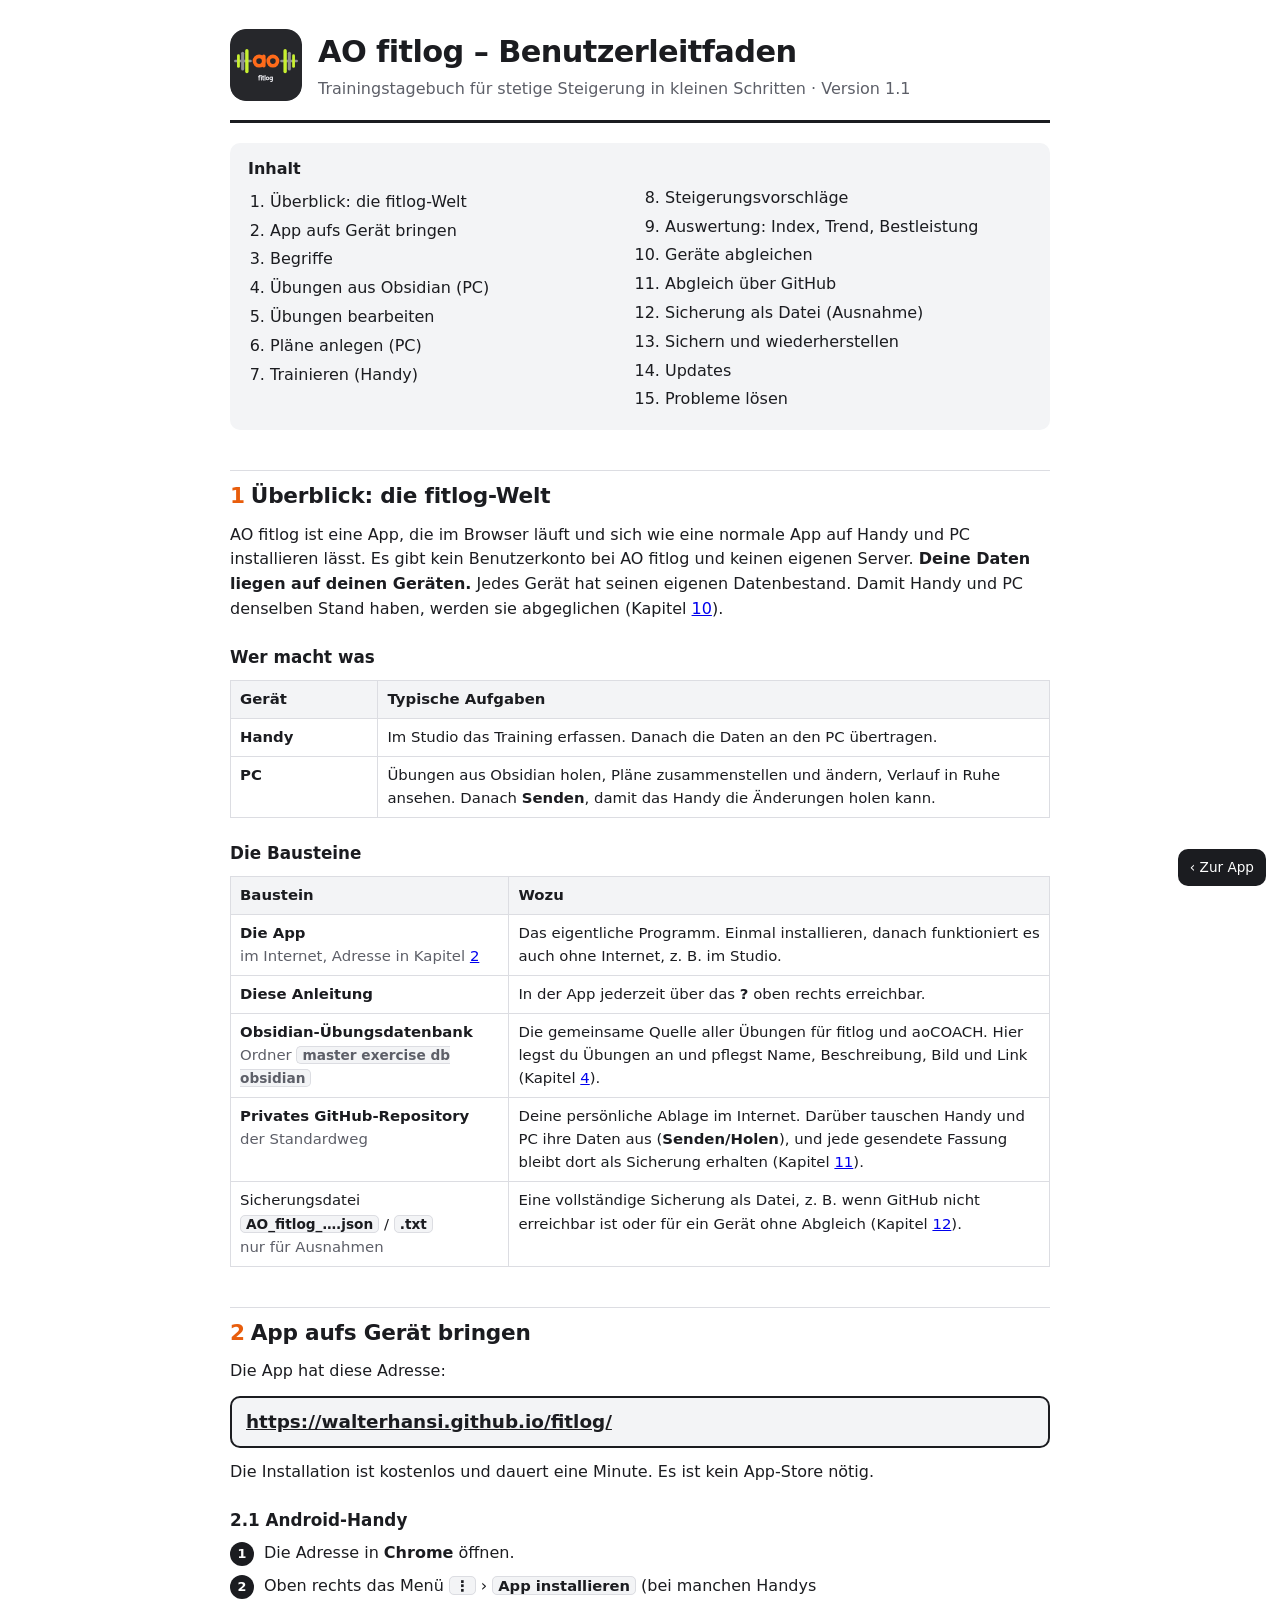
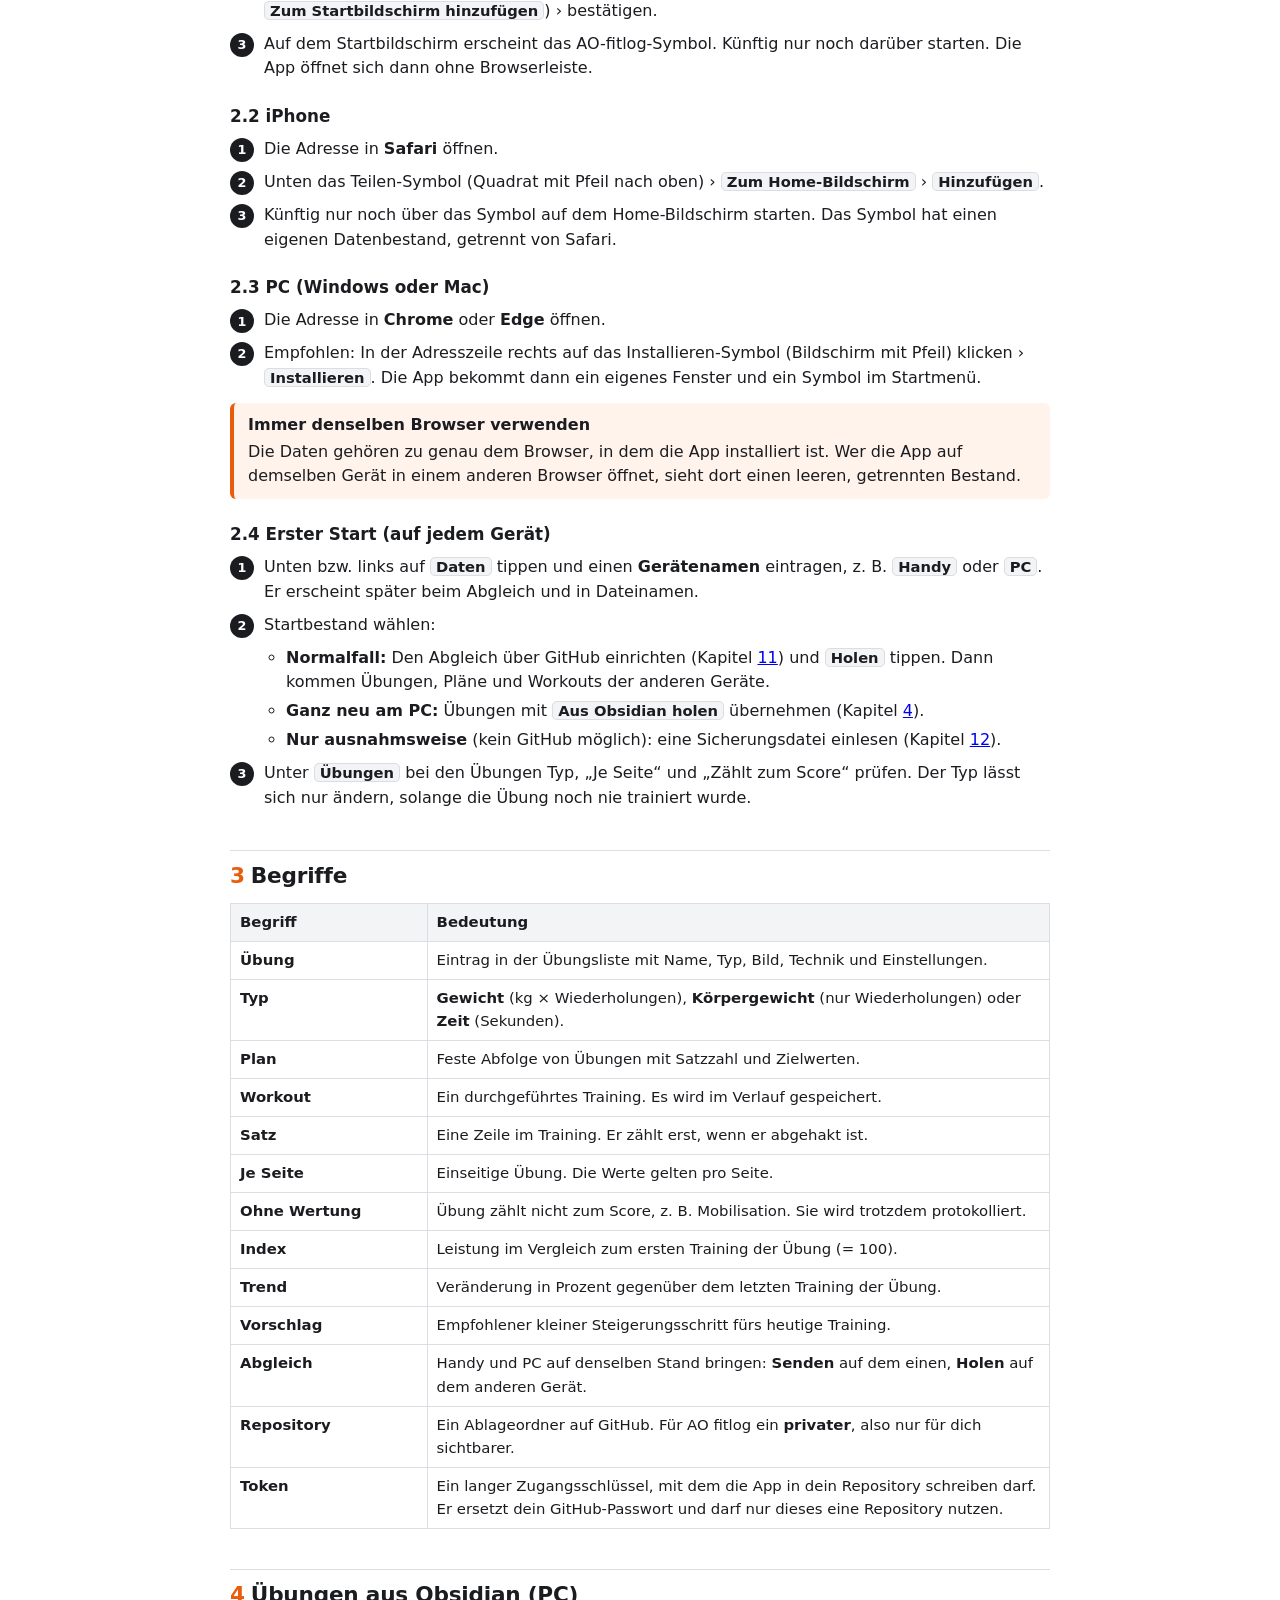
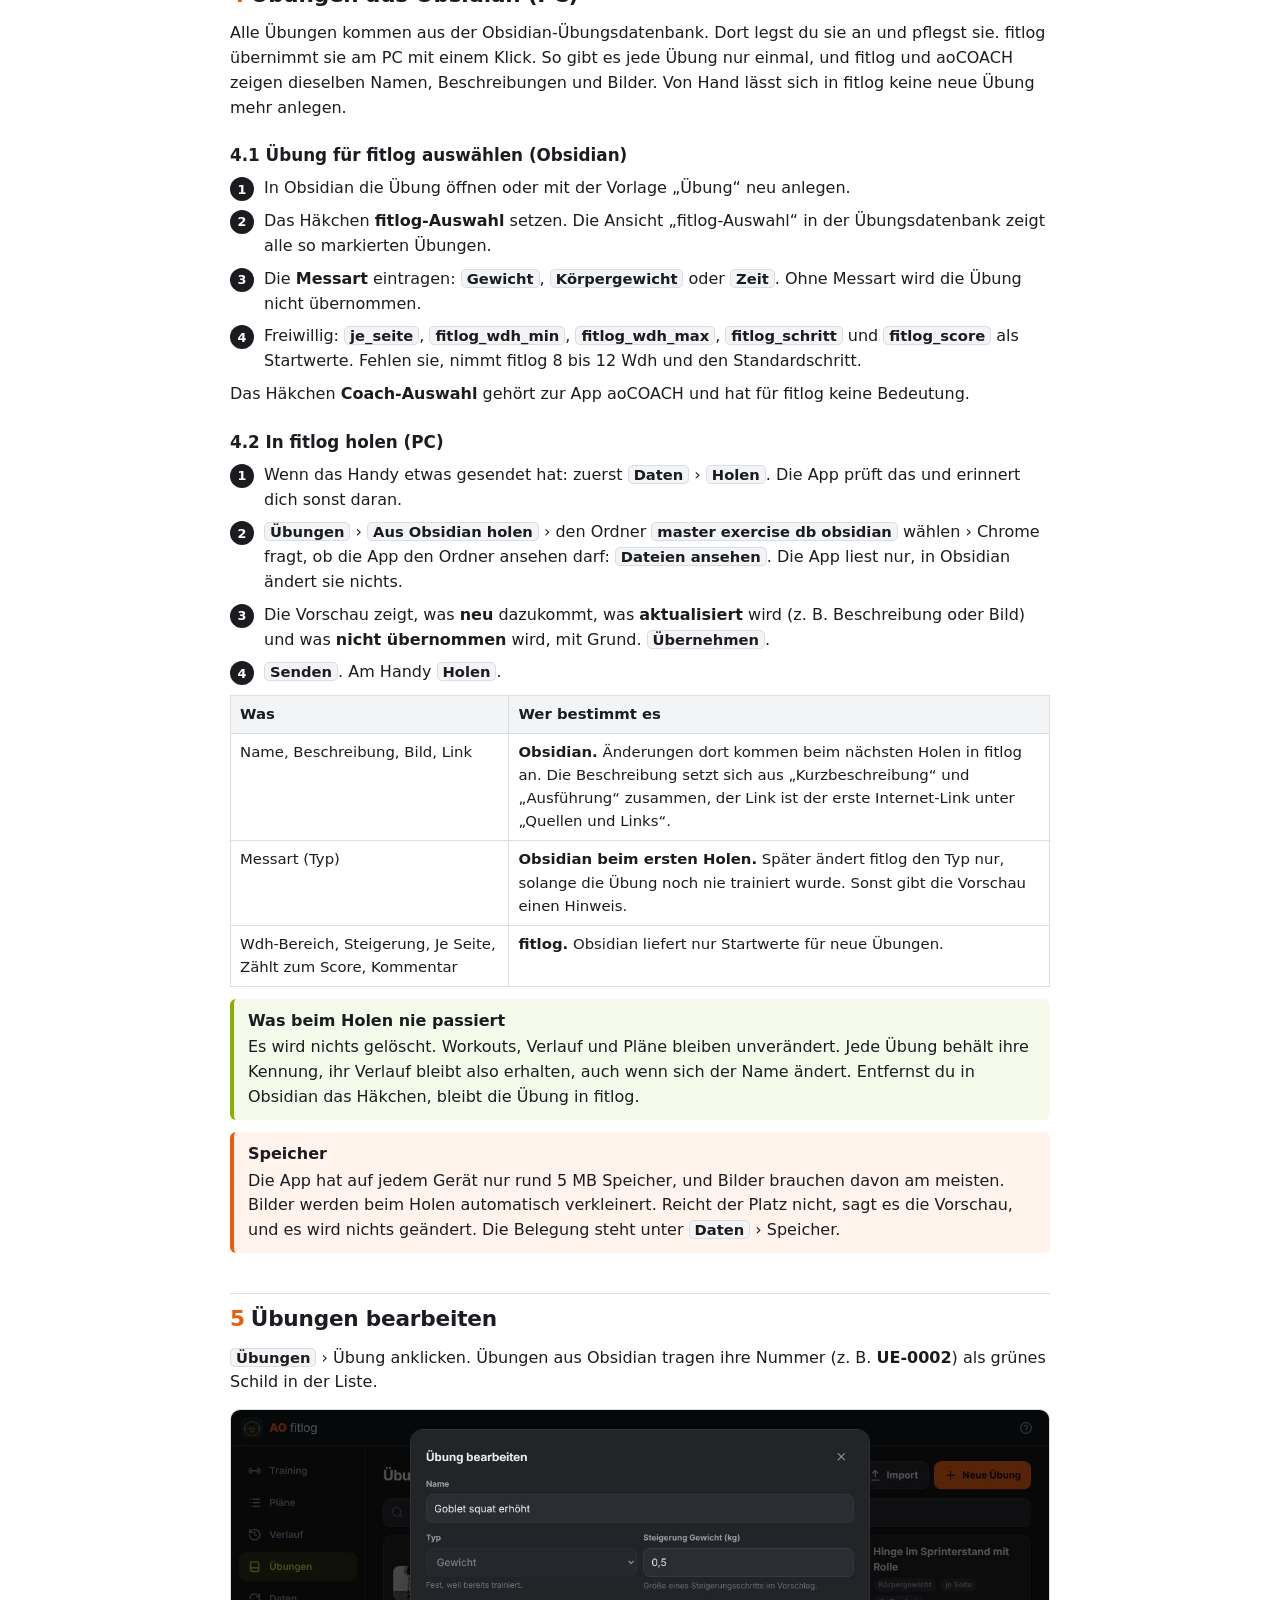
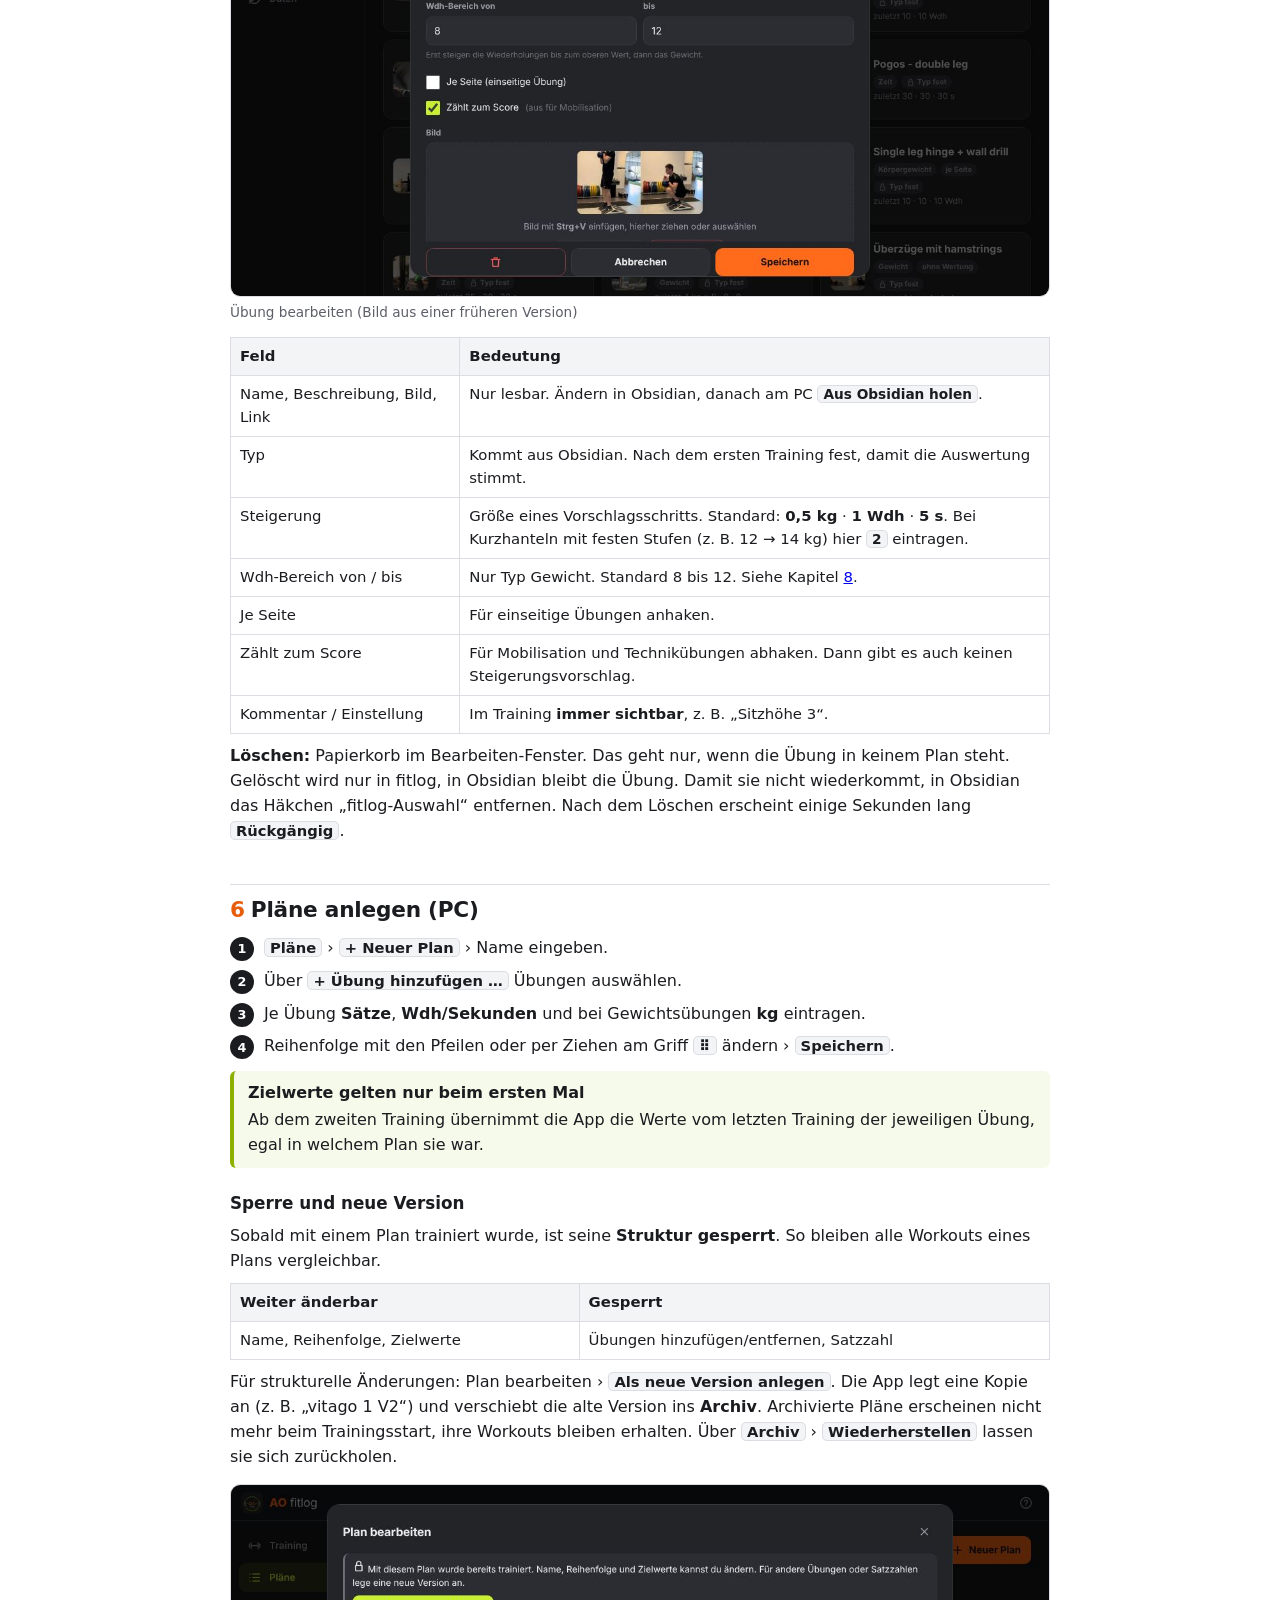
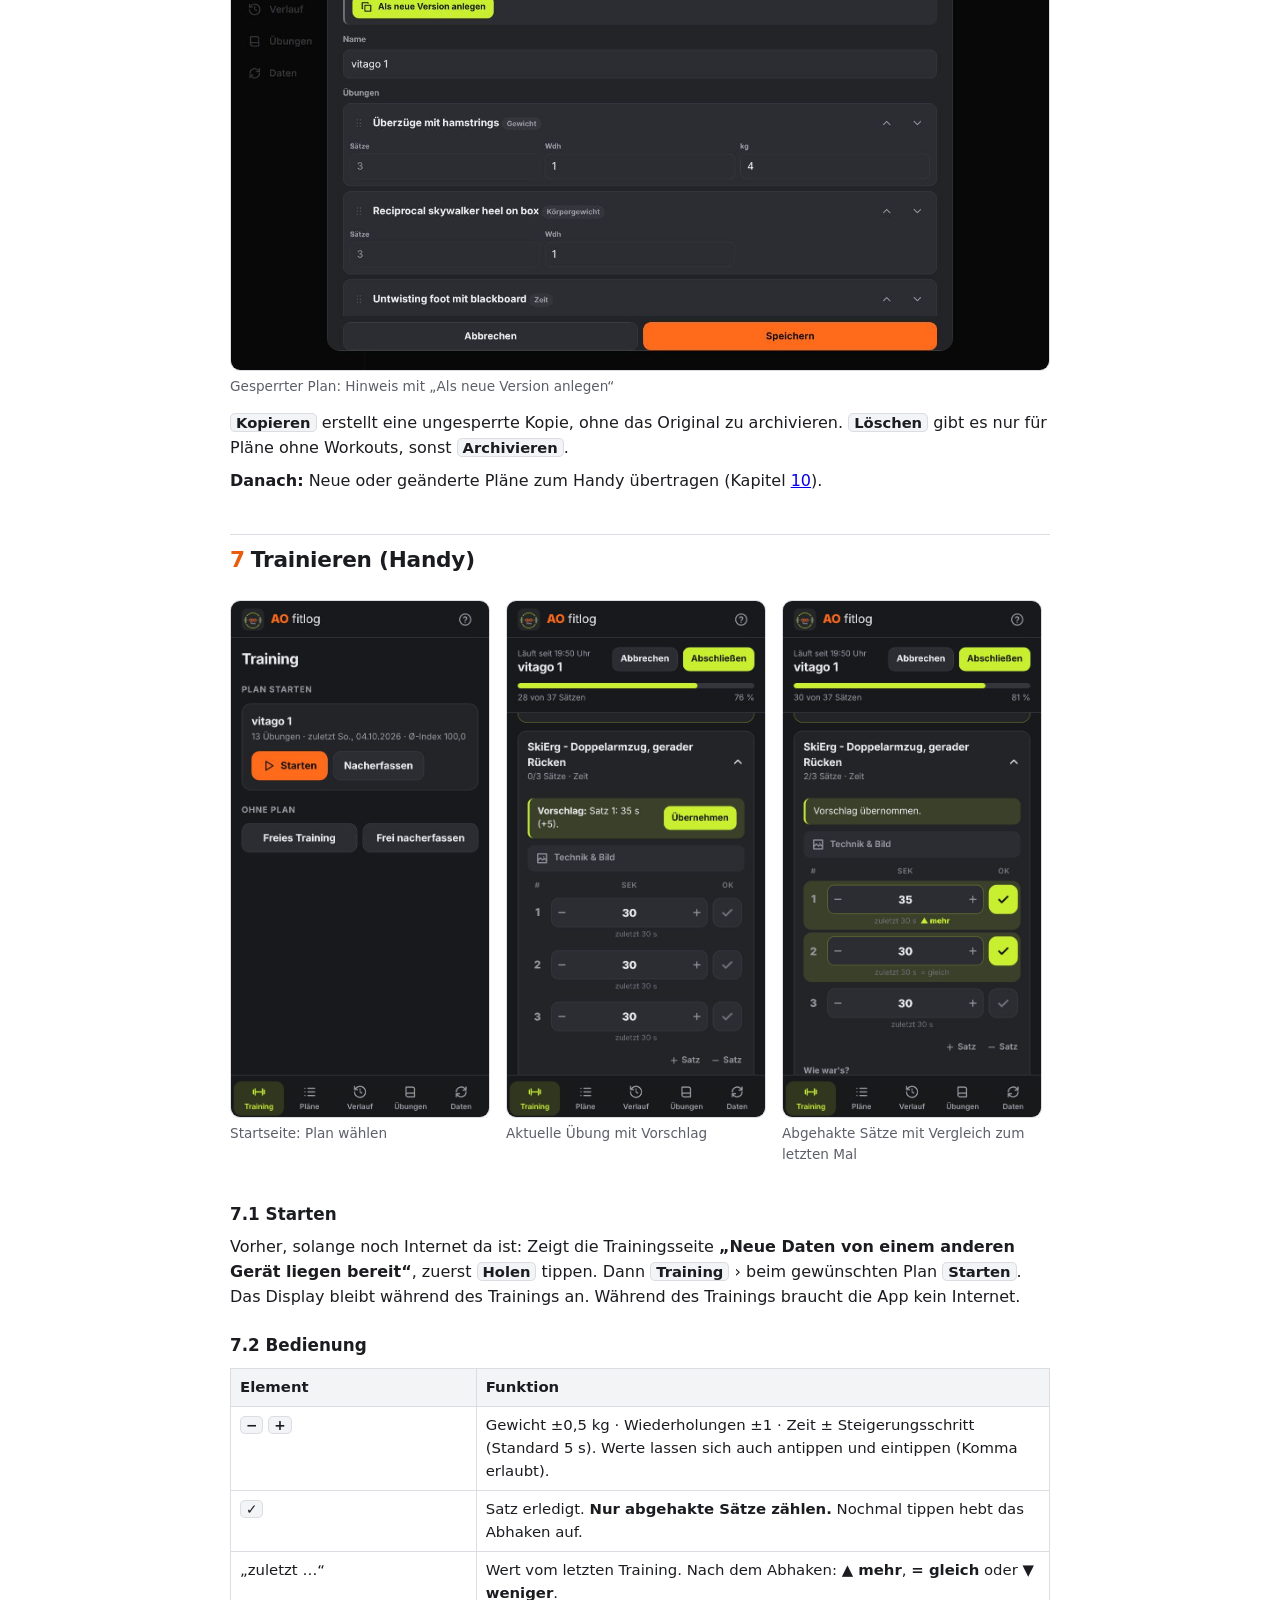
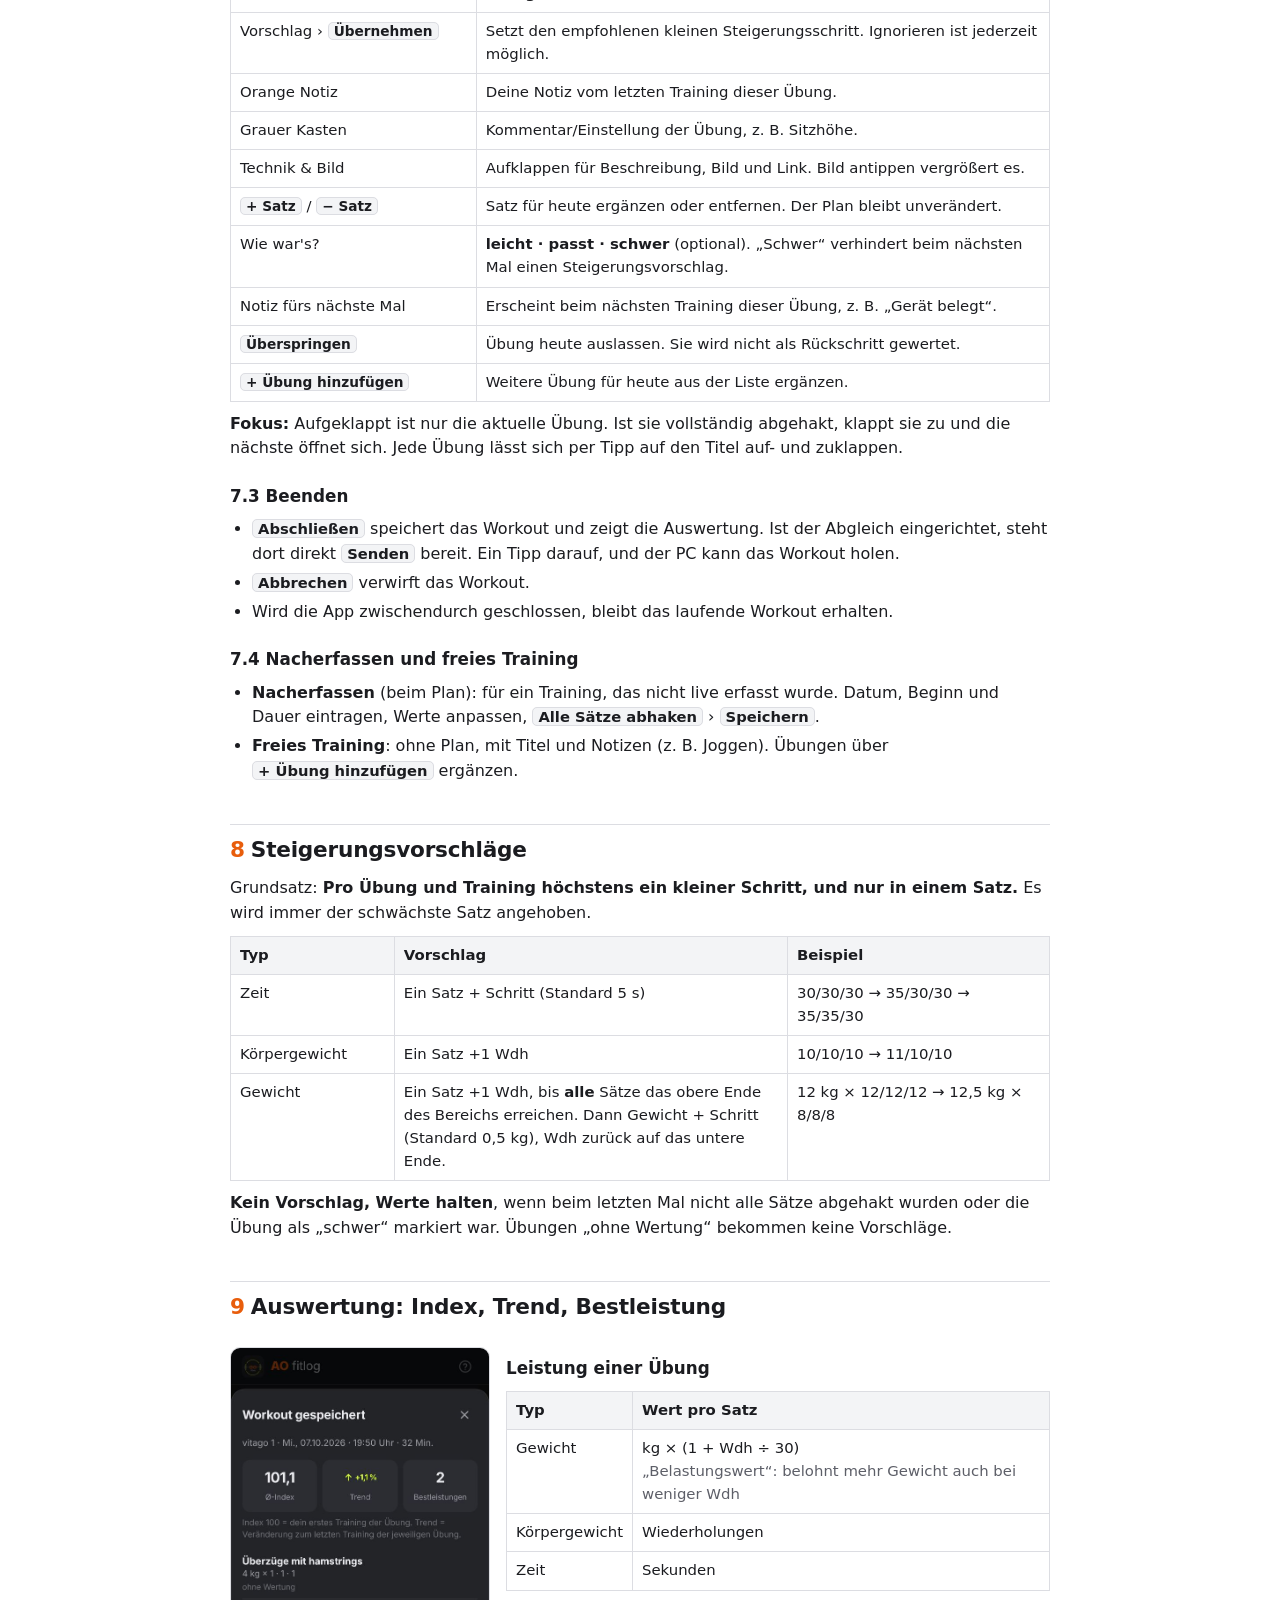
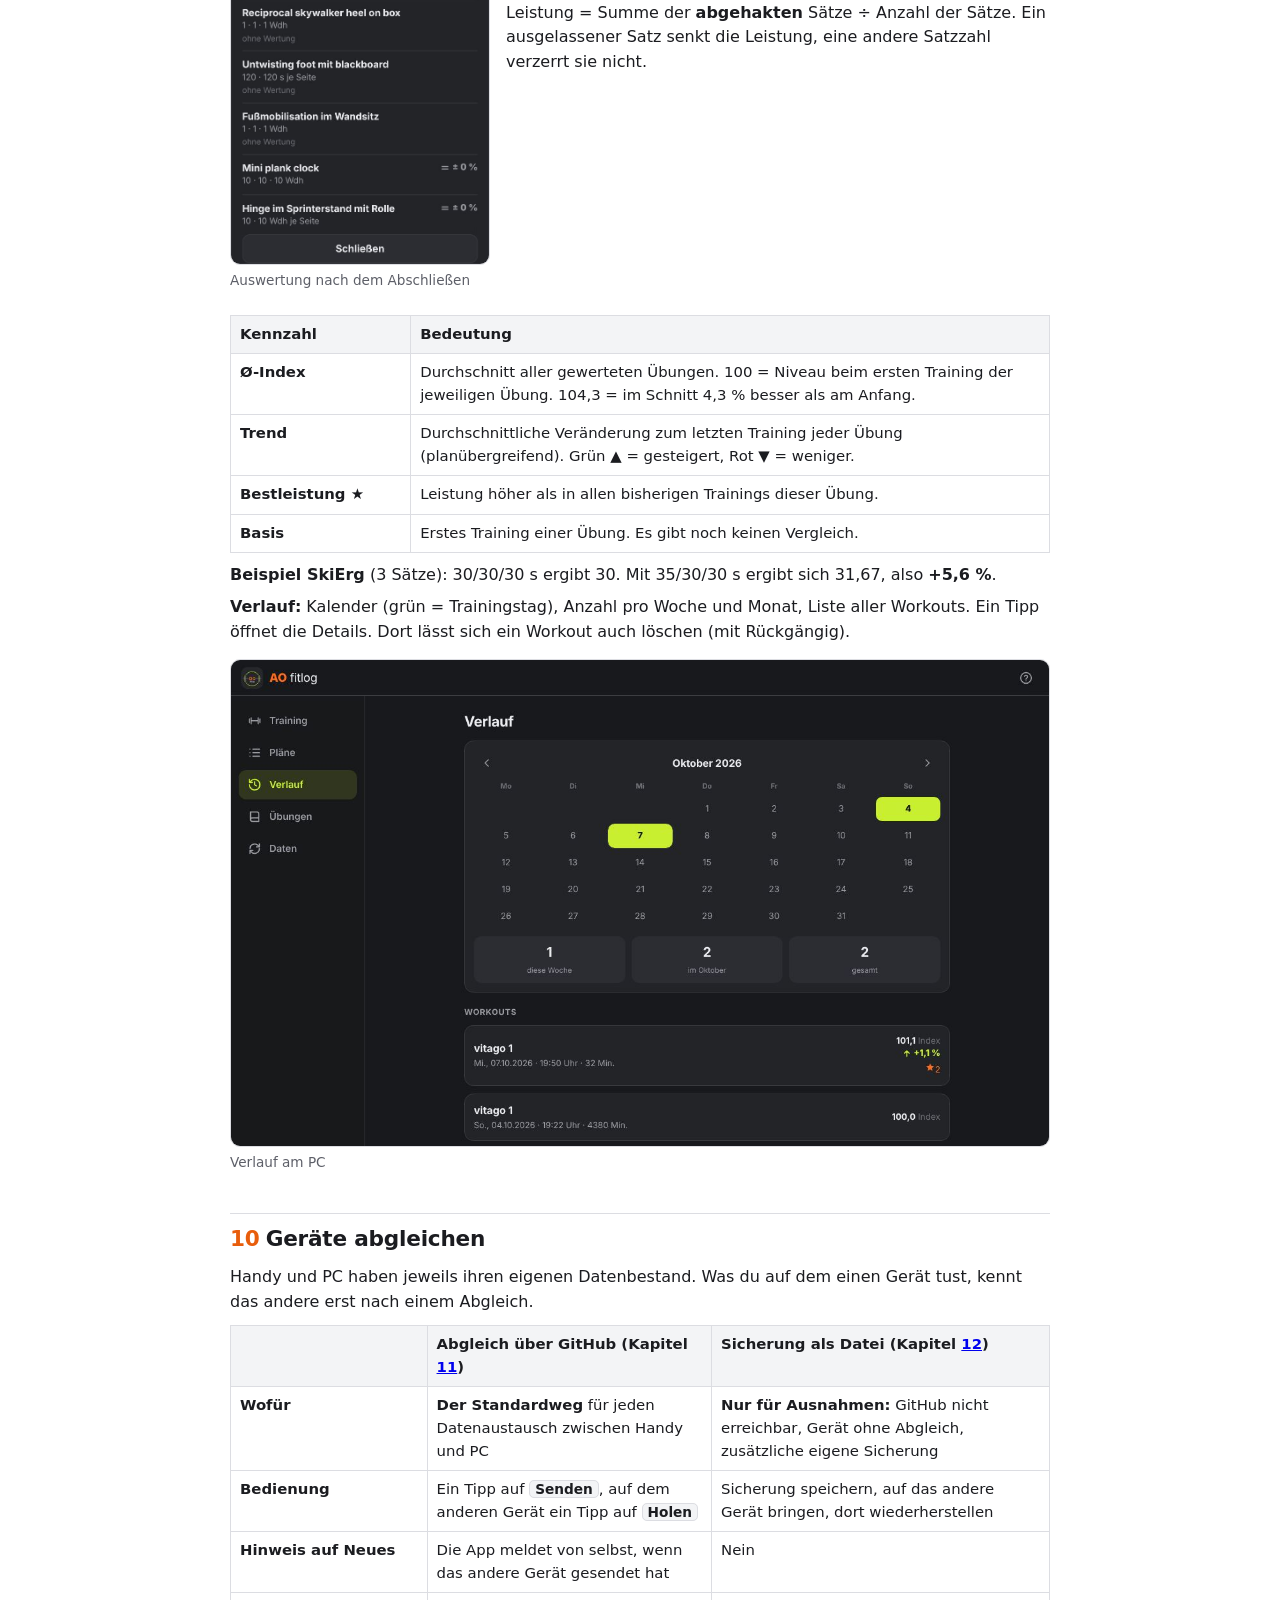
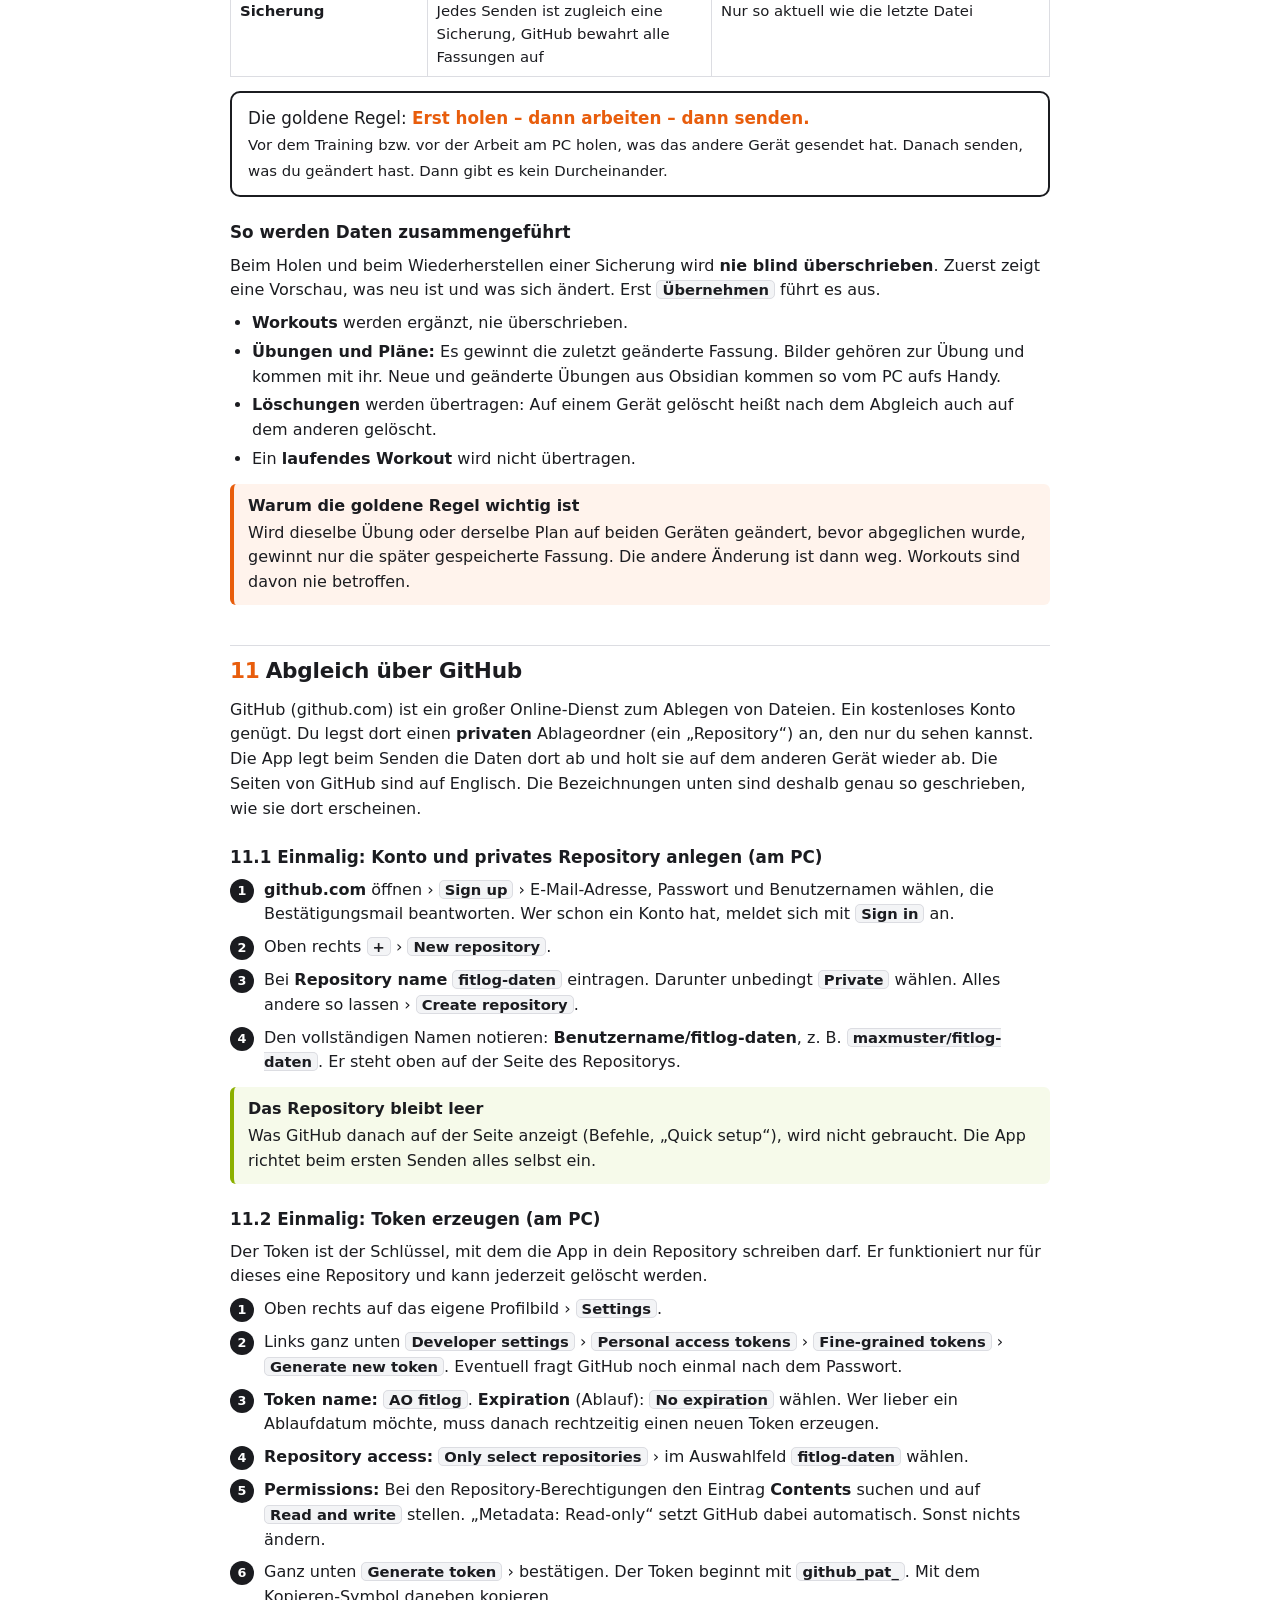
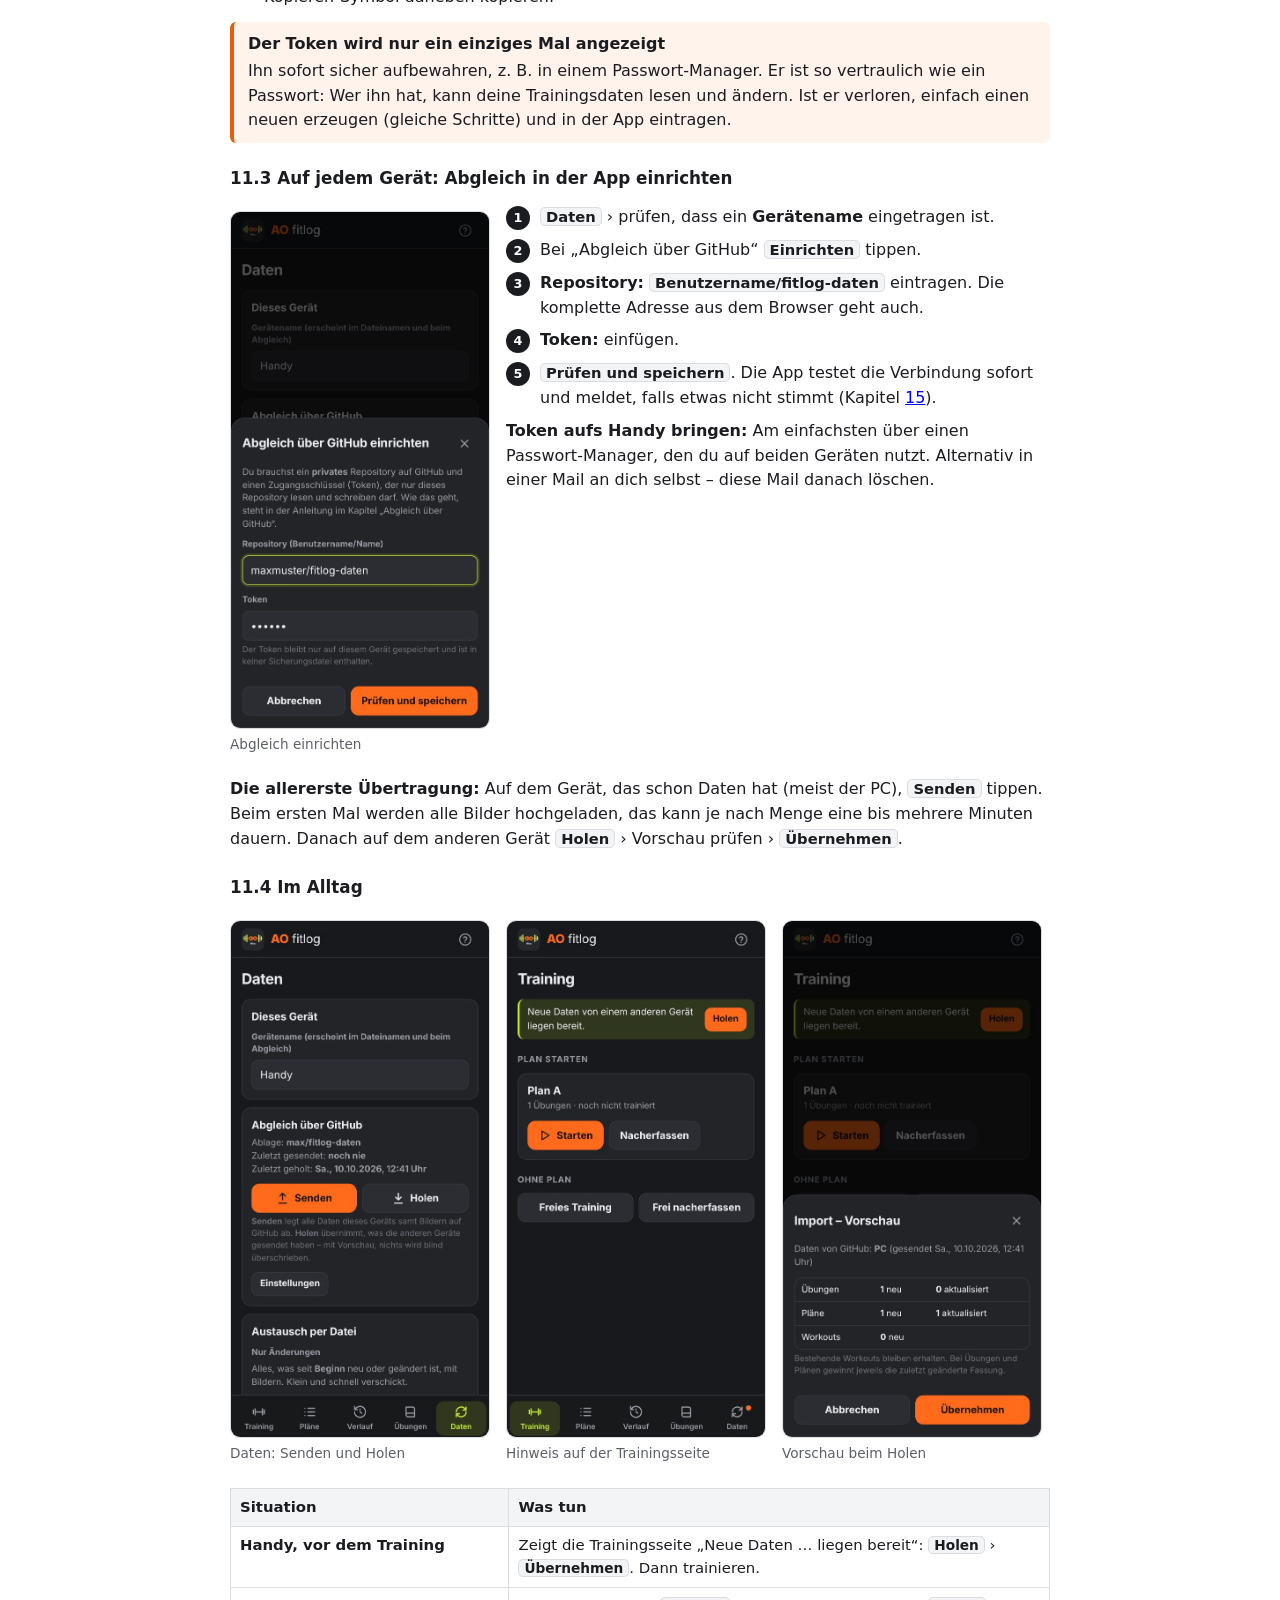
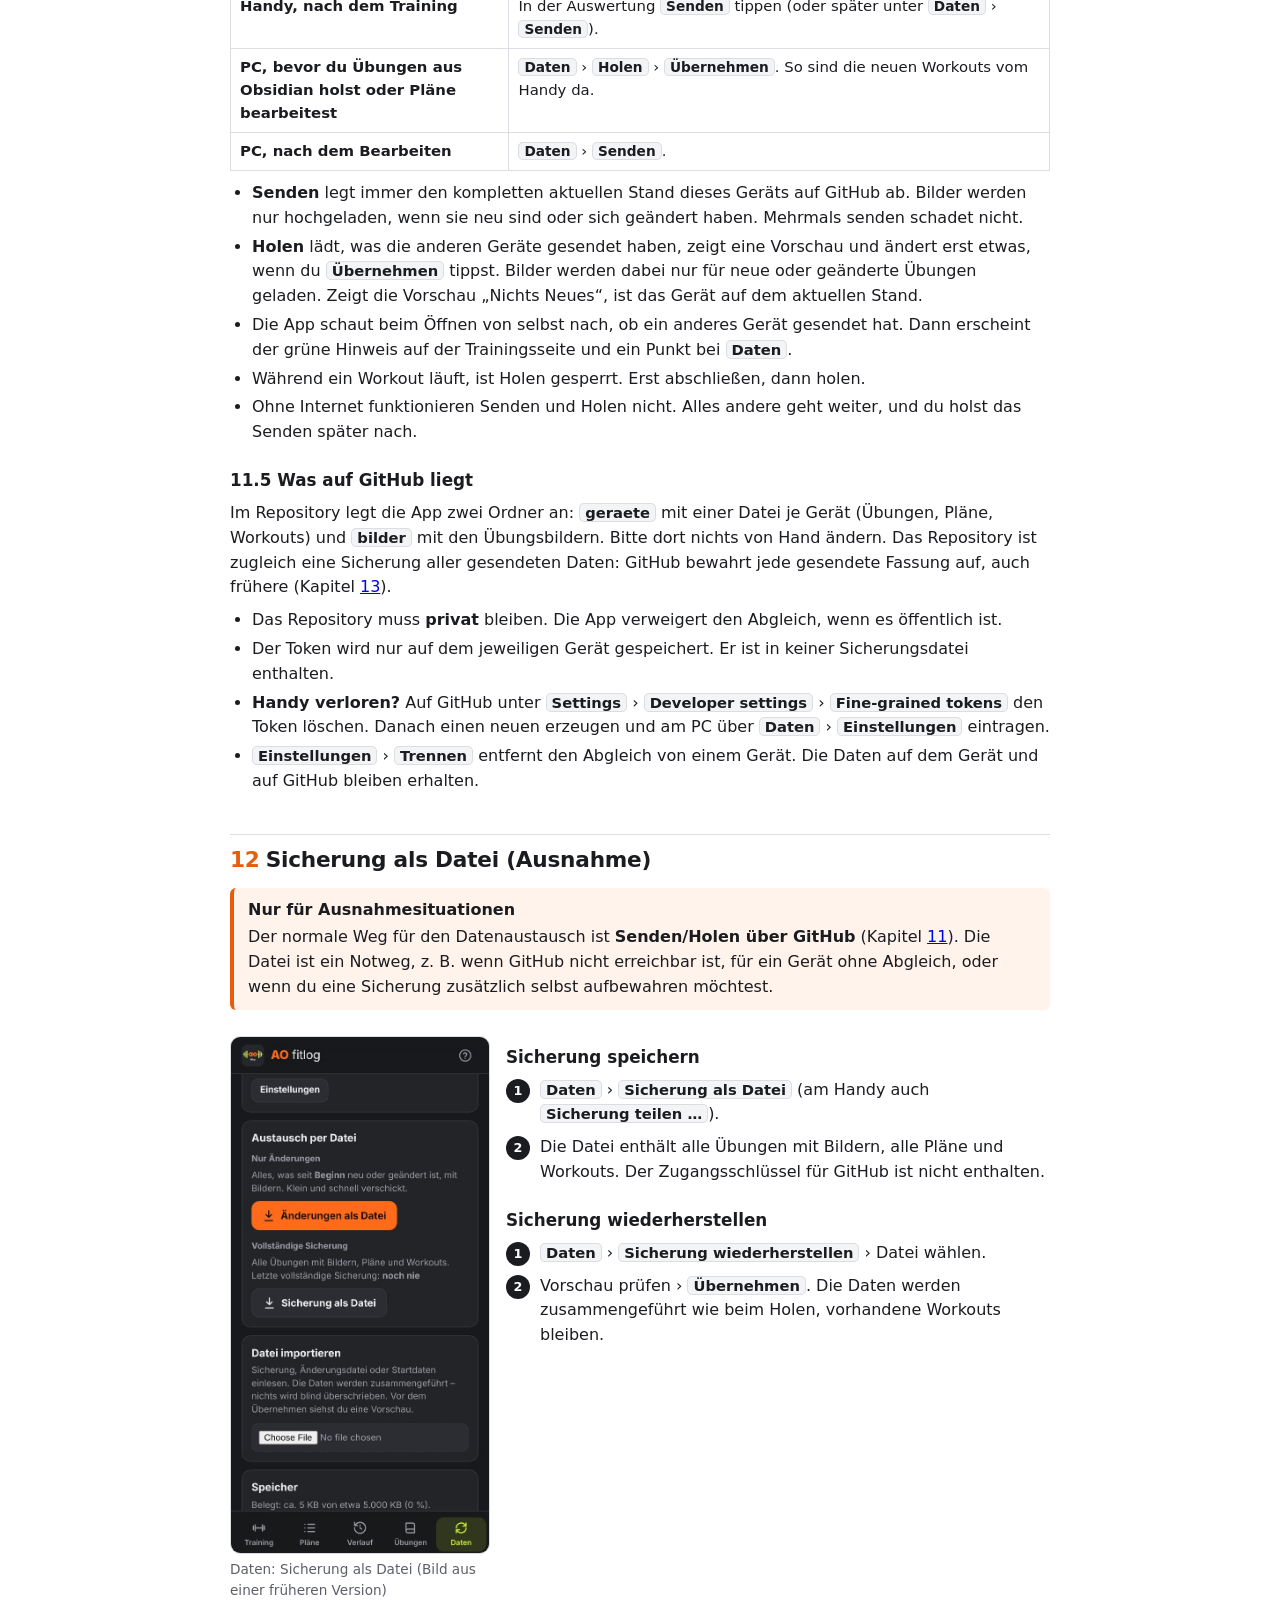
==== commit f2b3d447: "Version 1.2.0: Übungen aus Obsidian holen (PC), GitHub als Standardweg, Datei nur für Ausnahmen - Ne" ====
--- a/anleitung.html
+++ b/anleitung.html
@@ -79,15 +79,15 @@
   <li><a href="#ueberblick">Überblick: die fitlog-Welt</a></li>
   <li><a href="#install">App aufs Gerät bringen</a></li>
   <li><a href="#begriffe">Begriffe</a></li>
-  <li><a href="#uebungen">Übungen anlegen (PC)</a></li>
-  <li><a href="#import">Viele Übungen importieren (PC)</a></li>
+  <li><a href="#uebungen">Übungen aus Obsidian (PC)</a></li>
+  <li><a href="#import">Übungen bearbeiten</a></li>
   <li><a href="#plaene">Pläne anlegen (PC)</a></li>
   <li><a href="#training">Trainieren (Handy)</a></li>
   <li><a href="#steigerung">Steigerungsvorschläge</a></li>
   <li><a href="#score">Auswertung: Index, Trend, Bestleistung</a></li>
   <li><a href="#sync">Geräte abgleichen</a></li>
   <li><a href="#github">Abgleich über GitHub</a></li>
-  <li><a href="#datei">Austausch per Datei</a></li>
+  <li><a href="#datei">Sicherung als Datei (Ausnahme)</a></li>
   <li><a href="#sichern">Sichern und wiederherstellen</a></li>
   <li><a href="#updates">Updates</a></li>
   <li><a href="#hilfe">Probleme lösen</a></li>
@@ -101,7 +101,7 @@
 <table>
   <tr><th style="width:18%">Gerät</th><th>Typische Aufgaben</th></tr>
   <tr><td><b>Handy</b></td><td>Im Studio das Training erfassen. Danach die Daten an den PC übertragen.</td></tr>
-  <tr><td><b>PC</b></td><td>Übungen anlegen (mit Bildern), Pläne zusammenstellen und ändern, Verlauf in Ruhe ansehen. Danach die Änderungen ans Handy übertragen.</td></tr>
+  <tr><td><b>PC</b></td><td>Übungen aus Obsidian holen, Pläne zusammenstellen und ändern, Verlauf in Ruhe ansehen. Danach <b>Senden</b>, damit das Handy die Änderungen holen kann.</td></tr>
 </table>
 
 <h3>Die Bausteine</h3>
@@ -109,11 +109,9 @@
   <tr><th style="width:34%">Baustein</th><th>Wozu</th></tr>
   <tr><td><b>Die App</b><br><span style="color:var(--muted)">im Internet, Adresse in Kapitel <a href="#install">2</a></span></td><td>Das eigentliche Programm. Einmal installieren, danach funktioniert es auch ohne Internet, z. B. im Studio.</td></tr>
   <tr><td><b>Diese Anleitung</b></td><td>In der App jederzeit über das <b>?</b> oben rechts erreichbar.</td></tr>
-  <tr><td><code>AO_fitlog_Startdaten.json</code></td><td>Fertige Übungen mit Bildern und ein Beispielplan zum Einstieg (Kapitel <a href="#erststart">2.4</a>).</td></tr>
-  <tr><td><code>AO_fitlog_Uebungen_Vorlage.xlsx</code></td><td>Leere Excel-Vorlage, um viele Übungen auf einmal anzulegen (Kapitel <a href="#import">5</a>).</td></tr>
-  <tr><td><code>AO_fitlog_Uebungskatalog.xlsx</code> und Ordner <code>Übungsbilder</code></td><td>Große Sammlung von rund 850 Übungen aus Fachbüchern, mit Beschreibung und Bild. Ein Vorrat zum Aussuchen, nicht alles muss in die App (Kapitel <a href="#katalog">5.2</a>).</td></tr>
-  <tr><td><b>Privates GitHub-Repository</b><br><span style="color:var(--muted)">optional, empfohlen</span></td><td>Deine persönliche Ablage im Internet für den bequemen Abgleich zwischen Handy und PC (Kapitel <a href="#github">11</a>).</td></tr>
-  <tr><td>Sicherungs- und Änderungsdateien<br><code>AO_fitlog_…​.json</code> / <code>.txt</code></td><td>Von der App erzeugte Dateien zum Sichern und zum Übertragen ohne GitHub (Kapitel <a href="#datei">12</a>).</td></tr>
+  <tr><td><b>Obsidian-Übungsdatenbank</b><br><span style="color:var(--muted)">Ordner <code>master exercise db obsidian</code></span></td><td>Die gemeinsame Quelle aller Übungen für fitlog und aoCOACH. Hier legst du Übungen an und pflegst Name, Beschreibung, Bild und Link (Kapitel <a href="#uebungen">4</a>).</td></tr>
+  <tr><td><b>Privates GitHub-Repository</b><br><span style="color:var(--muted)">der Standardweg</span></td><td>Deine persönliche Ablage im Internet. Darüber tauschen Handy und PC ihre Daten aus (<b>Senden/Holen</b>), und jede gesendete Fassung bleibt dort als Sicherung erhalten (Kapitel <a href="#github">11</a>).</td></tr>
+  <tr><td>Sicherungsdatei<br><code>AO_fitlog_…​.json</code> / <code>.txt</code><br><span style="color:var(--muted)">nur für Ausnahmen</span></td><td>Eine vollständige Sicherung als Datei, z. B. wenn GitHub nicht erreichbar ist oder für ein Gerät ohne Abgleich (Kapitel <a href="#datei">12</a>).</td></tr>
 </table>
 
 <!-- ============================================================ -->
@@ -148,8 +146,9 @@
   <li>Unten bzw. links auf <span class="k">Daten</span> tippen und einen <b>Gerätenamen</b> eintragen, z. B. <code>Handy</code> oder <code>PC</code>. Er erscheint später beim Abgleich und in Dateinamen.</li>
   <li>Startbestand wählen:
     <ul>
-      <li><b>Erstes Gerät:</b> <span class="k">Daten</span> › <span class="k">Datei importieren</span> › <code>AO_fitlog_Startdaten.json</code> wählen › Vorschau prüfen › <span class="k">Übernehmen</span>. Oder ganz leer beginnen und eigene Übungen anlegen.</li>
-      <li><b>Zweites Gerät:</b> Nichts importieren, sondern den Abgleich einrichten (Kapitel <a href="#github">11</a>) und <span class="k">Holen</span> tippen. Ohne GitHub stattdessen eine Sicherungsdatei vom ersten Gerät importieren (Kapitel <a href="#datei">12</a>).</li>
+      <li><b>Normalfall:</b> Den Abgleich über GitHub einrichten (Kapitel <a href="#github">11</a>) und <span class="k">Holen</span> tippen. Dann kommen Übungen, Pläne und Workouts der anderen Geräte.</li>
+      <li><b>Ganz neu am PC:</b> Übungen mit <span class="k">Aus Obsidian holen</span> übernehmen (Kapitel <a href="#uebungen">4</a>).</li>
+      <li><b>Nur ausnahmsweise</b> (kein GitHub möglich): eine Sicherungsdatei einlesen (Kapitel <a href="#datei">12</a>).</li>
     </ul></li>
   <li>Unter <span class="k">Übungen</span> bei den Übungen Typ, „Je Seite“ und „Zählt zum Score“ prüfen. Der Typ lässt sich nur ändern, solange die Übung noch nie trainiert wurde.</li>
 </ol>
@@ -174,52 +173,47 @@
 </table>
 
 <!-- ============================================================ -->
-<h2 id="uebungen" class="pb"><span class="n">4</span>Übungen anlegen (PC)</h2>
-<p><span class="k">Übungen</span> › <span class="k">+ Neue Übung</span>. Zum Bearbeiten eine Übung in der Liste anklicken.</p>
-<figure><img src="anleitung-bilder/07_pc_uebung.jpg" alt="Übung bearbeiten am PC"><figcaption>Übung bearbeiten am PC</figcaption></figure>
+<h2 id="uebungen" class="pb"><span class="n">4</span>Übungen aus Obsidian (PC)</h2>
+<p>Alle Übungen kommen aus der Obsidian-Übungsdatenbank. Dort legst du sie an und pflegst sie. fitlog übernimmt sie am PC mit einem Klick. So gibt es jede Übung nur einmal, und fitlog und aoCOACH zeigen dieselben Namen, Beschreibungen und Bilder. Von Hand lässt sich in fitlog keine neue Übung mehr anlegen.</p>
+<h3>4.1 Übung für fitlog auswählen (Obsidian)</h3>
+<ol class="steps">
+  <li>In Obsidian die Übung öffnen oder mit der Vorlage „Übung“ neu anlegen.</li>
+  <li>Das Häkchen <b>fitlog-Auswahl</b> setzen. Die Ansicht „fitlog-Auswahl“ in der Übungsdatenbank zeigt alle so markierten Übungen.</li>
+  <li>Die <b>Messart</b> eintragen: <code>Gewicht</code>, <code>Körpergewicht</code> oder <code>Zeit</code>. Ohne Messart wird die Übung nicht übernommen.</li>
+  <li>Freiwillig: <code>je_seite</code>, <code>fitlog_wdh_min</code>, <code>fitlog_wdh_max</code>, <code>fitlog_schritt</code> und <code>fitlog_score</code> als Startwerte. Fehlen sie, nimmt fitlog 8 bis 12 Wdh und den Standardschritt.</li>
+</ol>
+<p>Das Häkchen <b>Coach-Auswahl</b> gehört zur App aoCOACH und hat für fitlog keine Bedeutung.</p>
+<h3>4.2 In fitlog holen (PC)</h3>
+<ol class="steps">
+  <li>Wenn das Handy etwas gesendet hat: zuerst <span class="k">Daten</span> › <span class="k">Holen</span>. Die App prüft das und erinnert dich sonst daran.</li>
+  <li><span class="k">Übungen</span> › <span class="k">Aus Obsidian holen</span> › den Ordner <code>master exercise db obsidian</code> wählen › Chrome fragt, ob die App den Ordner ansehen darf: <span class="k">Dateien ansehen</span>. Die App liest nur, in Obsidian ändert sie nichts.</li>
+  <li>Die Vorschau zeigt, was <b>neu</b> dazukommt, was <b>aktualisiert</b> wird (z. B. Beschreibung oder Bild) und was <b>nicht übernommen</b> wird, mit Grund. <span class="k">Übernehmen</span>.</li>
+  <li><span class="k">Senden</span>. Am Handy <span class="k">Holen</span>.</li>
+</ol>
+<table>
+  <tr><th style="width:34%">Was</th><th>Wer bestimmt es</th></tr>
+  <tr><td>Name, Beschreibung, Bild, Link</td><td><b>Obsidian.</b> Änderungen dort kommen beim nächsten Holen in fitlog an. Die Beschreibung setzt sich aus „Kurzbeschreibung“ und „Ausführung“ zusammen, der Link ist der erste Internet-Link unter „Quellen und Links“.</td></tr>
+  <tr><td>Messart (Typ)</td><td><b>Obsidian beim ersten Holen.</b> Später ändert fitlog den Typ nur, solange die Übung noch nie trainiert wurde. Sonst gibt die Vorschau einen Hinweis.</td></tr>
+  <tr><td>Wdh-Bereich, Steigerung, Je Seite, Zählt zum Score, Kommentar</td><td><b>fitlog.</b> Obsidian liefert nur Startwerte für neue Übungen.</td></tr>
+</table>
+<div class="box"><b>Was beim Holen nie passiert</b>Es wird nichts gelöscht. Workouts, Verlauf und Pläne bleiben unverändert. Jede Übung behält ihre Kennung, ihr Verlauf bleibt also erhalten, auch wenn sich der Name ändert. Entfernst du in Obsidian das Häkchen, bleibt die Übung in fitlog.</div>
+<div class="box warn"><b>Speicher</b>Die App hat auf jedem Gerät nur rund 5 MB Speicher, und Bilder brauchen davon am meisten. Bilder werden beim Holen automatisch verkleinert. Reicht der Platz nicht, sagt es die Vorschau, und es wird nichts geändert. Die Belegung steht unter <span class="k">Daten</span> › Speicher.</div>
+
+<!-- ============================================================ -->
+<h2 id="import"><span class="n">5</span>Übungen bearbeiten</h2>
+<p><span class="k">Übungen</span> › Übung anklicken. Übungen aus Obsidian tragen ihre Nummer (z. B. <b>UE-0002</b>) als grünes Schild in der Liste.</p>
+<figure><img src="anleitung-bilder/07_pc_uebung.jpg" alt="Übung bearbeiten am PC"><figcaption>Übung bearbeiten (Bild aus einer früheren Version)</figcaption></figure>
 <table>
   <tr><th style="width:28%">Feld</th><th>Bedeutung</th></tr>
-  <tr><td>Name</td><td>Pflicht. Jeder Name darf nur einmal vorkommen.</td></tr>
-  <tr><td>Typ</td><td>Gewicht, Körpergewicht oder Zeit. Nach dem ersten Training fest, damit die Auswertung stimmt.</td></tr>
+  <tr><td>Name, Beschreibung, Bild, Link</td><td>Nur lesbar. Ändern in Obsidian, danach am PC <span class="k">Aus Obsidian holen</span>.</td></tr>
+  <tr><td>Typ</td><td>Kommt aus Obsidian. Nach dem ersten Training fest, damit die Auswertung stimmt.</td></tr>
   <tr><td>Steigerung</td><td>Größe eines Vorschlagsschritts. Standard: <b>0,5 kg</b> · <b>1 Wdh</b> · <b>5 s</b>. Bei Kurzhanteln mit festen Stufen (z. B. 12 → 14 kg) hier <code>2</code> eintragen.</td></tr>
   <tr><td>Wdh-Bereich von / bis</td><td>Nur Typ Gewicht. Standard 8 bis 12. Siehe Kapitel <a href="#steigerung">8</a>.</td></tr>
   <tr><td>Je Seite</td><td>Für einseitige Übungen anhaken.</td></tr>
   <tr><td>Zählt zum Score</td><td>Für Mobilisation und Technikübungen abhaken. Dann gibt es auch keinen Steigerungsvorschlag.</td></tr>
-  <tr><td>Bild</td><td><b>Strg+V</b> fügt ein kopiertes Bild ein (z. B. einen Bildschirmausschnitt). Alternativ: Datei hineinziehen oder <span class="k">Datei wählen</span>. Bilder werden automatisch verkleinert.</td></tr>
-  <tr><td>Beschreibung / Technik</td><td>Im Training unter „Technik &amp; Bild“ aufklappbar. Eine Leerzeile beginnt einen neuen Absatz.</td></tr>
   <tr><td>Kommentar / Einstellung</td><td>Im Training <b>immer sichtbar</b>, z. B. „Sitzhöhe 3“.</td></tr>
-  <tr><td>Link</td><td>Optional, z. B. Video. Muss mit <code>https://</code> beginnen.</td></tr>
-</table>
-<p><b>Löschen:</b> Papierkorb im Bearbeiten-Fenster. Das geht nur, wenn die Übung in keinem Plan steht. Danach erscheint einige Sekunden lang <span class="k">Rückgängig</span>.</p>
-
-<!-- ============================================================ -->
-<h2 id="import"><span class="n">5</span>Viele Übungen importieren (PC)</h2>
-<p>Statt jede Übung einzeln anzulegen, lassen sich viele Übungen aus einer Excel-Liste einlesen. Die App liest dafür eine <b>CSV-Datei</b>, die Excel aus der Liste erzeugt.</p>
-
-<h3>5.1 Eigene Liste mit der Vorlage</h3>
-<ol class="steps">
-  <li><code>AO_fitlog_Uebungen_Vorlage.xlsx</code> öffnen. Im Blatt „Übungen“ eine Zeile pro Übung ausfüllen. Das Blatt „Erklärung“ beschreibt jede Spalte.</li>
-  <li><span class="k">Datei</span> › <span class="k">Speichern unter</span> › Dateityp <b>CSV UTF-8 (durch Trennzeichen getrennt)</b>. Den Hinweis von Excel mit <span class="k">Ja</span> bestätigen.</li>
-  <li>Die Bilder in <b>denselben Ordner</b> wie die CSV-Datei legen.</li>
-  <li>App › <span class="k">Übungen</span> › <span class="k">Import</span> › im Dateidialog <b>Strg+A</b> (CSV und Bilder gemeinsam markieren) › <span class="k">Öffnen</span>.</li>
-  <li>Vorschau prüfen › <span class="k">… Übungen importieren</span>.</li>
-</ol>
-<table>
-  <tr><th style="width:28%">Spalte „Bild“</th><th>Ergebnis</th></tr>
-  <tr><td>Dateiname, z. B. <code>goblet.jpg</code></td><td>Genau diese Datei wird verwendet.</td></tr>
-  <tr><td>leer</td><td>Es wird eine Datei gesucht, die genauso heißt wie die Übung (z. B. <code>Goblet Squat.jpg</code>). Gibt es keine, bleibt die Übung ohne Bild.</td></tr>
-</table>
-<div class="box"><b>Was die Vorschau anzeigt</b>„Neu“ wird importiert. „Existiert bereits“ (gleicher Name) und „Typ unbekannt“ werden übersprungen. „Bild fehlt“ wird ohne Bild importiert. Bilder lassen sich später per Strg+V ergänzen.</div>
-
-<h3 id="katalog">5.2 Übungen aus dem Übungskatalog übernehmen</h3>
-<p><code>AO_fitlog_Uebungskatalog.xlsx</code> ist eine Sammlung von rund 850 Übungen aus mehreren Fachbüchern. Jede Zeile enthält Name, Typ, eine Beschreibung (Ausgangsposition, Ausführung, worauf zu achten ist, Quelle), benötigte Hilfsmittel und den Namen des passenden Bildes. Die Bilder liegen im Ordner <code>Übungsbilder</code>. Die Spalten A bis K entsprechen genau der Vorlage, die Spalten danach (Vorschau, Herkunft, App-ID, Erstellt, Geändert) dienen nur der Übersicht und werden beim Import ignoriert.</p>
-<ol class="steps">
-  <li>Im Katalog die gewünschten Übungen aussuchen, z. B. mit dem Excel-Filter. Die Spalte <b>App-ID</b> ist bei Übungen gefüllt, die schon in der App sind.</li>
-  <li>Die ausgewählten Zeilen samt Kopfzeile in ein neues, leeres Excel-Blatt kopieren und dieses wie in 5.1 als <b>CSV UTF-8</b> in einen neuen Ordner speichern.</li>
-  <li>Die zugehörigen Bilder (Dateiname steht in der Spalte „Bild“) aus <code>Übungsbilder</code> in diesen Ordner kopieren.</li>
-  <li>Wie in 5.1 ab Schritt 4 importieren.</li>
-</ol>
-<div class="box warn"><b>Nicht den ganzen Katalog importieren</b>Die App hat auf jedem Gerät nur rund 5 MB Speicher, und Bilder brauchen davon am meisten. Nur Übungen übernehmen, die du wirklich trainieren willst. Die Belegung steht unter <span class="k">Daten</span> › Speicher.</div>
+</table>
+<p><b>Löschen:</b> Papierkorb im Bearbeiten-Fenster. Das geht nur, wenn die Übung in keinem Plan steht. Gelöscht wird nur in fitlog, in Obsidian bleibt die Übung. Damit sie nicht wiederkommt, in Obsidian das Häkchen „fitlog-Auswahl“ entfernen. Nach dem Löschen erscheint einige Sekunden lang <span class="k">Rückgängig</span>.</p>
 
 <!-- ============================================================ -->
 <h2 id="plaene"><span class="n">6</span>Pläne anlegen (PC)</h2>
@@ -319,23 +313,23 @@
 
 <!-- ============================================================ -->
 <h2 id="sync" class="pb"><span class="n">10</span>Geräte abgleichen</h2>
-<p>Handy und PC haben jeweils ihren eigenen Datenbestand. Was du auf dem einen Gerät tust, kennt das andere erst nach einem Abgleich. Es gibt zwei Wege. Beide übertragen <b>alles, auch die Bilder</b>, und beide führen die Daten auf dieselbe Weise zusammen.</p>
-<table>
-  <tr><th style="width:24%"></th><th>Abgleich über GitHub (Kapitel <a href="#github">11</a>)</th><th>Austausch per Datei (Kapitel <a href="#datei">12</a>)</th></tr>
-  <tr><td><b>Bedienung</b></td><td>Ein Tipp auf <span class="k">Senden</span>, auf dem anderen Gerät ein Tipp auf <span class="k">Holen</span></td><td>Datei erzeugen, z. B. per Mail an dich selbst schicken, auf dem anderen Gerät importieren</td></tr>
-  <tr><td><b>Voraussetzung</b></td><td>Kostenloses GitHub-Konto, einmal einrichten (ca. 10 Minuten), Internet</td><td>Keine</td></tr>
+<p>Handy und PC haben jeweils ihren eigenen Datenbestand. Was du auf dem einen Gerät tust, kennt das andere erst nach einem Abgleich.</p>
+<table>
+  <tr><th style="width:24%"></th><th>Abgleich über GitHub (Kapitel <a href="#github">11</a>)</th><th>Sicherung als Datei (Kapitel <a href="#datei">12</a>)</th></tr>
+  <tr><td><b>Wofür</b></td><td><b>Der Standardweg</b> für jeden Datenaustausch zwischen Handy und PC</td><td><b>Nur für Ausnahmen:</b> GitHub nicht erreichbar, Gerät ohne Abgleich, zusätzliche eigene Sicherung</td></tr>
+  <tr><td><b>Bedienung</b></td><td>Ein Tipp auf <span class="k">Senden</span>, auf dem anderen Gerät ein Tipp auf <span class="k">Holen</span></td><td>Sicherung speichern, auf das andere Gerät bringen, dort wiederherstellen</td></tr>
   <tr><td><b>Hinweis auf Neues</b></td><td>Die App meldet von selbst, wenn das andere Gerät gesendet hat</td><td>Nein</td></tr>
-  <tr><td><b>Empfohlen für</b></td><td>Den Alltag</td><td>Wer kein GitHub möchte, und als zusätzliche Sicherung</td></tr>
+  <tr><td><b>Sicherung</b></td><td>Jedes Senden ist zugleich eine Sicherung, GitHub bewahrt alle Fassungen auf</td><td>Nur so aktuell wie die letzte Datei</td></tr>
 </table>
 
 <div class="rule">Die goldene Regel: <b>Erst holen – dann arbeiten – dann senden.</b><br>
 <span style="font-size:0.93rem">Vor dem Training bzw. vor der Arbeit am PC holen, was das andere Gerät gesendet hat. Danach senden, was du geändert hast. Dann gibt es kein Durcheinander.</span></div>
 
 <h3 id="regeln">So werden Daten zusammengeführt</h3>
-<p>Beim Holen und beim Datei-Import wird <b>nie blind überschrieben</b>. Zuerst zeigt eine Vorschau, was neu ist und was sich ändert. Erst <span class="k">Übernehmen</span> führt es aus.</p>
+<p>Beim Holen und beim Wiederherstellen einer Sicherung wird <b>nie blind überschrieben</b>. Zuerst zeigt eine Vorschau, was neu ist und was sich ändert. Erst <span class="k">Übernehmen</span> führt es aus.</p>
 <ul>
   <li><b>Workouts</b> werden ergänzt, nie überschrieben.</li>
-  <li><b>Übungen und Pläne:</b> Es gewinnt die zuletzt geänderte Fassung. Bilder gehören zur Übung und kommen mit ihr.</li>
+  <li><b>Übungen und Pläne:</b> Es gewinnt die zuletzt geänderte Fassung. Bilder gehören zur Übung und kommen mit ihr. Neue und geänderte Übungen aus Obsidian kommen so vom PC aufs Handy.</li>
   <li><b>Löschungen</b> werden übertragen: Auf einem Gerät gelöscht heißt nach dem Abgleich auch auf dem anderen gelöscht.</li>
   <li>Ein <b>laufendes Workout</b> wird nicht übertragen.</li>
 </ul>
@@ -392,7 +386,7 @@
   <tr><th style="width:34%">Situation</th><th>Was tun</th></tr>
   <tr><td><b>Handy, vor dem Training</b></td><td>Zeigt die Trainingsseite „Neue Daten … liegen bereit“: <span class="k">Holen</span> › <span class="k">Übernehmen</span>. Dann trainieren.</td></tr>
   <tr><td><b>Handy, nach dem Training</b></td><td>In der Auswertung <span class="k">Senden</span> tippen (oder später unter <span class="k">Daten</span> › <span class="k">Senden</span>).</td></tr>
-  <tr><td><b>PC, bevor du Übungen oder Pläne bearbeitest</b></td><td><span class="k">Daten</span> › <span class="k">Holen</span> › <span class="k">Übernehmen</span>. So sind die neuen Workouts vom Handy da.</td></tr>
+  <tr><td><b>PC, bevor du Übungen aus Obsidian holst oder Pläne bearbeitest</b></td><td><span class="k">Daten</span> › <span class="k">Holen</span> › <span class="k">Übernehmen</span>. So sind die neuen Workouts vom Handy da.</td></tr>
   <tr><td><b>PC, nach dem Bearbeiten</b></td><td><span class="k">Daten</span> › <span class="k">Senden</span>.</td></tr>
 </table>
 <ul>
@@ -404,7 +398,7 @@
 </ul>
 
 <h3>11.5 Was auf GitHub liegt</h3>
-<p>Im Repository legt die App zwei Ordner an: <code>geraete</code> mit einer Datei je Gerät (Übungen, Pläne, Workouts) und <code>bilder</code> mit den Übungsbildern. Bitte dort nichts von Hand ändern. Das Repository ist zugleich eine aktuelle Sicherung aller gesendeten Daten (Kapitel <a href="#sichern">13</a>).</p>
+<p>Im Repository legt die App zwei Ordner an: <code>geraete</code> mit einer Datei je Gerät (Übungen, Pläne, Workouts) und <code>bilder</code> mit den Übungsbildern. Bitte dort nichts von Hand ändern. Das Repository ist zugleich eine Sicherung aller gesendeten Daten: GitHub bewahrt jede gesendete Fassung auf, auch frühere (Kapitel <a href="#sichern">13</a>).</p>
 <ul>
   <li>Das Repository muss <b>privat</b> bleiben. Die App verweigert den Abgleich, wenn es öffentlich ist.</li>
   <li>Der Token wird nur auf dem jeweiligen Gerät gespeichert. Er ist in keiner Sicherungsdatei enthalten.</li>
@@ -413,47 +407,39 @@
 </ul>
 
 <!-- ============================================================ -->
-<h2 id="datei" class="pb"><span class="n">12</span>Austausch per Datei</h2>
-<p>Dieser Weg funktioniert immer, auch ohne GitHub. Die App erzeugt eine Datei, die du auf das andere Gerät bringst und dort importierst.</p>
+<h2 id="datei" class="pb"><span class="n">12</span>Sicherung als Datei (Ausnahme)</h2>
+<div class="box warn"><b>Nur für Ausnahmesituationen</b>Der normale Weg für den Datenaustausch ist <b>Senden/Holen über GitHub</b> (Kapitel <a href="#github">11</a>). Die Datei ist ein Notweg, z. B. wenn GitHub nicht erreichbar ist, für ein Gerät ohne Abgleich, oder wenn du eine Sicherung zusätzlich selbst aufbewahren möchtest.</div>
 <div class="figs">
-  <figure class="phone"><img src="anleitung-bilder/12_datei_austausch.jpg" alt="Austausch per Datei"><figcaption>Daten: Austausch per Datei (auf dem Handy zusätzlich mit „teilen …“)</figcaption></figure>
+  <figure class="phone"><img src="anleitung-bilder/12_datei_austausch.jpg" alt="Sicherung als Datei"><figcaption>Daten: Sicherung als Datei (Bild aus einer früheren Version)</figcaption></figure>
   <div style="flex:1 1 320px">
-    <h3>Zwei Arten von Dateien</h3>
-    <table>
-      <tr><th style="width:36%">Art</th><th>Inhalt</th></tr>
-      <tr><td><b>Nur Änderungen</b></td><td>Alles, was seit der letzten Datei dieses Geräts neu oder geändert ist, mit Bildern. Klein, ideal für den Alltag. Der Zeitpunkt steht direkt über dem Knopf.</td></tr>
-      <tr><td><b>Vollständige Sicherung</b></td><td>Alle Übungen mit Bildern, alle Pläne und Workouts.</td></tr>
-    </table>
-    <p>Beide Arten werden auf dem anderen Gerät gleich importiert. Die Vorschau zeigt an, um welche Art es sich handelt.</p>
+    <h3>Sicherung speichern</h3>
+    <ol class="steps">
+      <li><span class="k">Daten</span> › <span class="k">Sicherung als Datei</span> (am Handy auch <span class="k">Sicherung teilen …</span>).</li>
+      <li>Die Datei enthält alle Übungen mit Bildern, alle Pläne und Workouts. Der Zugangsschlüssel für GitHub ist nicht enthalten.</li>
+    </ol>
+    <h3>Sicherung wiederherstellen</h3>
+    <ol class="steps">
+      <li><span class="k">Daten</span> › <span class="k">Sicherung wiederherstellen</span> › Datei wählen.</li>
+      <li>Vorschau prüfen › <span class="k">Übernehmen</span>. Die Daten werden zusammengeführt wie beim Holen, vorhandene Workouts bleiben.</li>
+    </ol>
   </div>
 </div>
-<h3>Handy → PC (nach dem Training)</h3>
-<ol class="steps">
-  <li>Handy: <span class="k">Daten</span> › <span class="k">Änderungen teilen …</span> › z. B. per Mail an dich selbst oder in einen Cloud-Speicher.</li>
-  <li>PC: Datei speichern › App › <span class="k">Daten</span> › <span class="k">Datei importieren</span> › Datei wählen › <span class="k">Übernehmen</span>.</li>
-</ol>
-<h3>PC → Handy (nach Änderungen an Übungen oder Plänen)</h3>
-<ol class="steps">
-  <li>PC: <span class="k">Daten</span> › <span class="k">Änderungen als Datei</span> › Datei aufs Handy schicken (Mail, Cloud, Kabel).</li>
-  <li>Handy: <span class="k">Daten</span> › <span class="k">Datei importieren</span> › Datei wählen › <span class="k">Übernehmen</span>.</li>
-</ol>
-<div class="box warn"><b>Jede Änderungsdatei muss ankommen</b>Die nächste Änderungsdatei enthält nur, was <i>danach</i> passiert ist. Ist eine Datei verloren gegangen oder nicht importiert worden, einfach eine <b>vollständige Sicherung</b> schicken. Sie bringt das andere Gerät sicher auf den ganzen Stand.</div>
 <h3>Dateinamen</h3>
-<p>Der Name enthält Gerät, Art, Datum und Uhrzeit, z. B. <code>AO_fitlog_Handy_Aenderungen_2026-10-10_19-45.txt</code> oder <code>AO_fitlog_PC_2026-10-10_20-10.json</code>. Beim <b>Teilen</b> endet die Datei auf <code>.txt</code> (Android erlaubt keine .json-Dateien zum Teilen), beim <b>Speichern</b> auf <code>.json</code>. Beide lassen sich importieren.</p>
+<p>Der Name enthält Gerät, Datum und Uhrzeit, z. B. <code>AO_fitlog_PC_2026-10-10_20-10.json</code>. Beim <b>Teilen</b> endet die Datei auf <code>.txt</code> (Android erlaubt keine .json-Dateien zum Teilen), beim <b>Speichern</b> auf <code>.json</code>. Beide lassen sich wiederherstellen. Ältere Dateien „Nur Änderungen“ lassen sich ebenfalls noch einlesen.</p>
 
 <!-- ============================================================ -->
 <h2 id="sichern"><span class="n">13</span>Sichern und wiederherstellen</h2>
 <div class="box warn"><b>Wichtig</b>Die Daten liegen im Browser des Geräts. Wer die Browserdaten löscht, die App deinstalliert oder das Handy zurücksetzt, verliert sie auf diesem Gerät. Deshalb regelmäßig senden oder sichern.</div>
 <ul>
-  <li><b>Mit GitHub:</b> Jedes <span class="k">Senden</span> ist zugleich eine Sicherung. Auf GitHub liegt immer der zuletzt gesendete Stand jedes Geräts.</li>
-  <li><b>Ohne GitHub:</b> Ab und zu eine <b>vollständige Sicherung</b> als Datei an einem sicheren Ort ablegen.</li>
-  <li><b>Erinnerung:</b> Nach 3 Workouts, die weder gesendet noch gesichert wurden, erscheint auf der Trainingsseite ein Hinweis, und <span class="k">Daten</span> trägt einen orangen Punkt.</li>
+  <li><b>Standard:</b> Jedes <span class="k">Senden</span> ist zugleich eine Sicherung. Auf GitHub liegt immer der zuletzt gesendete Stand jedes Geräts, frühere Fassungen bleiben in der Versionsgeschichte erhalten.</li>
+  <li><b>Zusätzlich, nur bei Bedarf:</b> eine <b>Sicherung als Datei</b> an einem sicheren Ort ablegen, z. B. vor einem Gerätewechsel.</li>
+  <li><b>Erinnerung:</b> Nach 3 Workouts, die nicht gesendet wurden, erscheint auf der Trainingsseite ein Hinweis, und <span class="k">Daten</span> trägt einen orangen Punkt.</li>
 </ul>
 <h3>Neues Handy oder neuer PC</h3>
 <ol class="steps">
   <li>App installieren (Kapitel <a href="#install">2</a>) und einen Gerätenamen eintragen.</li>
   <li><b>Mit GitHub:</b> Abgleich einrichten (Kapitel <a href="#github">11.3</a>) › <span class="k">Holen</span> › <span class="k">Übernehmen</span>. Damit kommen alle gesendeten Daten samt Bildern zurück, auch die des alten Geräts.<br>
-      <b>Ohne GitHub:</b> <span class="k">Daten</span> › <span class="k">Datei importieren</span> › die neueste vollständige Sicherung wählen.</li>
+      <b>Nur ausnahmsweise, ohne GitHub:</b> <span class="k">Daten</span> › <span class="k">Sicherung wiederherstellen</span> › die neueste Sicherungsdatei wählen.</li>
 </ol>
 
 <!-- ============================================================ -->
@@ -478,22 +464,25 @@
 <h3>Allgemein</h3>
 <table>
   <tr><th style="width:38%">Problem</th><th>Lösung</th></tr>
-  <tr><td>„Keine AO-fitlog-Datei“ beim Import</td><td>Die Datei stammt aus einer anderen App (z. B. dem Vorgänger „AO Trainiert“). Nur Dateien von AO fitlog oder die Startdaten-Datei verwenden.</td></tr>
-  <tr><td>„Seit der letzten Datei gibt es keine Änderungen“</td><td>Es gibt nichts Neues zu übertragen. Wenn das andere Gerät trotzdem etwas vermisst: vollständige Sicherung schicken.</td></tr>
+  <tr><td>„Keine AO-fitlog-Sicherung“ beim Wiederherstellen</td><td>Die Datei stammt nicht aus „Sicherung als Datei“ von AO fitlog. Eine solche Datei wählen.</td></tr>
   <tr><td>„Speicher voll“</td><td>Belegung unter <span class="k">Daten</span> › Speicher prüfen (ca. 5.000 KB verfügbar). Nicht benötigte Übungen mit Bild löschen oder Bilder entfernen.</td></tr>
   <tr><td>App ist auf einem Gerät plötzlich leer</td><td>Anderer Browser oder Browserdaten gelöscht. Kapitel <a href="#sichern">13</a>, „Neues Handy oder neuer PC“.</td></tr>
-  <tr><td>Typ einer Übung nicht änderbar</td><td>Die Übung wurde bereits trainiert. Neue Übung mit anderem Namen anlegen.</td></tr>
+  <tr><td>Typ einer Übung nicht änderbar</td><td>Die Übung wurde bereits trainiert. In Obsidian eine neue Übung mit anderem Namen und der richtigen Messart anlegen und holen.</td></tr>
+  <tr><td>Name, Beschreibung oder Bild nicht änderbar</td><td>Die Übung kommt aus Obsidian. Dort ändern, dann am PC <span class="k">Aus Obsidian holen</span> und <span class="k">Senden</span>.</td></tr>
+  <tr><td>„Aus Obsidian holen“ fehlt</td><td>Gibt es nur am PC in Chrome oder Edge. Am Handy kommen die Übungen mit <span class="k">Holen</span>.</td></tr>
+  <tr><td>„Erst Holen“ beim Holen aus Obsidian</td><td>Ein anderes Gerät hat neue Daten gesendet. Erst <span class="k">Holen</span>, dann noch einmal <span class="k">Aus Obsidian holen</span>. So überschreibt der PC keine neueren Daten vom Handy.</td></tr>
+  <tr><td>„Fehlt auf diesem Gerät – erst Holen“</td><td>Die Übung ist schon mit fitlog verbunden, aber auf diesem PC noch nicht vorhanden. Erst <span class="k">Holen</span>.</td></tr>
+  <tr><td>„Messart fehlt“</td><td>In Obsidian bei der Übung <code>messart</code> eintragen: Gewicht, Körpergewicht oder Zeit.</td></tr>
   <tr><td>Übung im Plan nicht entfernbar</td><td>Der Plan ist gesperrt. <span class="k">Als neue Version anlegen</span> verwenden (Kapitel <a href="#plaene">6</a>).</td></tr>
   <tr><td>Übung lässt sich nicht löschen</td><td>Sie steht in einem Plan, auch archivierte Pläne zählen.</td></tr>
   <tr><td>Kein Vorschlag angezeigt</td><td>Erstes Training der Übung, Übung „ohne Wertung“, oder es gilt „Werte halten“ (Kapitel <a href="#steigerung">8</a>).</td></tr>
-  <tr><td>„… teilen …“ fehlt</td><td>Das Gerät (meist der PC) kann keine Dateien teilen. <span class="k">… als Datei</span> verwenden.</td></tr>
-  <tr><td>CSV-Import: Umlaute falsch</td><td>In Excel als <b>CSV UTF-8</b> speichern, nicht als einfaches „CSV“.</td></tr>
-  <tr><td>Versehentlich gelöscht</td><td>Sofort <span class="k">Rückgängig</span> in der Meldung unten tippen (7 Sekunden). Danach hilft nur das Holen bzw. der Import eines älteren Stands von einem anderen Gerät.</td></tr>
+  <tr><td>„Sicherung teilen …“ fehlt</td><td>Das Gerät (meist der PC) kann keine Dateien teilen. <span class="k">Sicherung als Datei</span> verwenden.</td></tr>
+  <tr><td>Versehentlich gelöscht</td><td>Sofort <span class="k">Rückgängig</span> in der Meldung unten tippen (7 Sekunden). Danach hilft nur das Holen eines älteren Stands von einem anderen Gerät, notfalls eine Sicherungsdatei.</td></tr>
   <tr><td>App zeigt alte Version</td><td>App schließen und neu öffnen. Bei „Neue Version verfügbar“ <span class="k">Neu laden</span> tippen.</td></tr>
-  <tr><td>Neues App-Symbol erscheint nicht</td><td>Das Symbol auf dem Startbildschirm aktualisiert sich manchmal erst spät. Vorher unbedingt <b>senden</b> oder eine vollständige Sicherung machen, denn je nach Gerät (vor allem beim iPhone) gehen beim Entfernen die Daten verloren. Dann die App vom Startbildschirm entfernen, wie in Kapitel <a href="#install">2</a> neu hinzufügen und die Daten wieder holen bzw. importieren.</td></tr>
-</table>
-
-<p style="margin-top:36px;color:var(--muted);font-size:0.85rem">AO fitlog 1.1 · Stand Oktober 2026 · Diese Anleitung ist in der App jederzeit über das <b>?</b> oben rechts erreichbar.</p>
+  <tr><td>Neues App-Symbol erscheint nicht</td><td>Das Symbol auf dem Startbildschirm aktualisiert sich manchmal erst spät. Vorher unbedingt <b>senden</b>, denn je nach Gerät (vor allem beim iPhone) gehen beim Entfernen die Daten verloren. Dann die App vom Startbildschirm entfernen, wie in Kapitel <a href="#install">2</a> neu hinzufügen und die Daten wieder holen.</td></tr>
+</table>
+
+<p style="margin-top:36px;color:var(--muted);font-size:0.85rem">AO fitlog 1.2 · Stand November 2026 · Diese Anleitung ist in der App jederzeit über das <b>?</b> oben rechts erreichbar.</p>
 </div>
 <a class="back" href="./">‹ Zur App</a>
 </body>
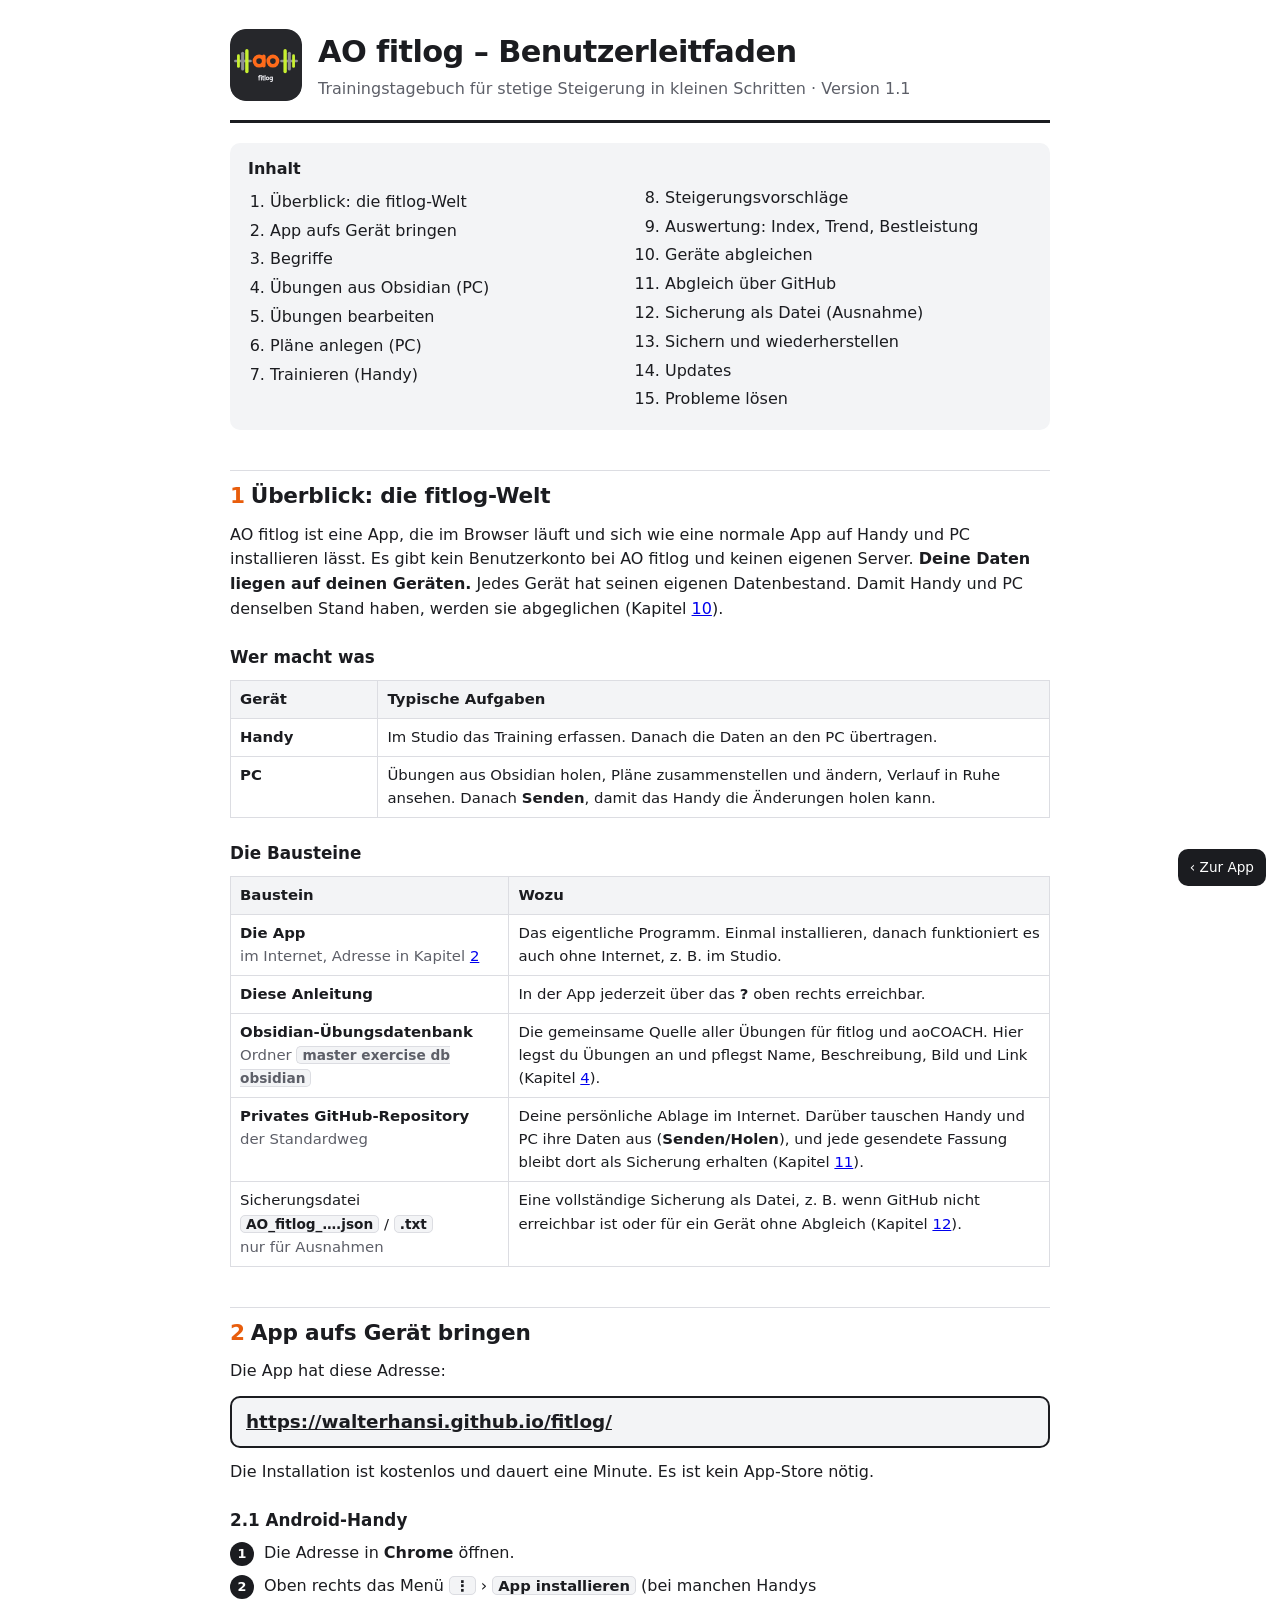
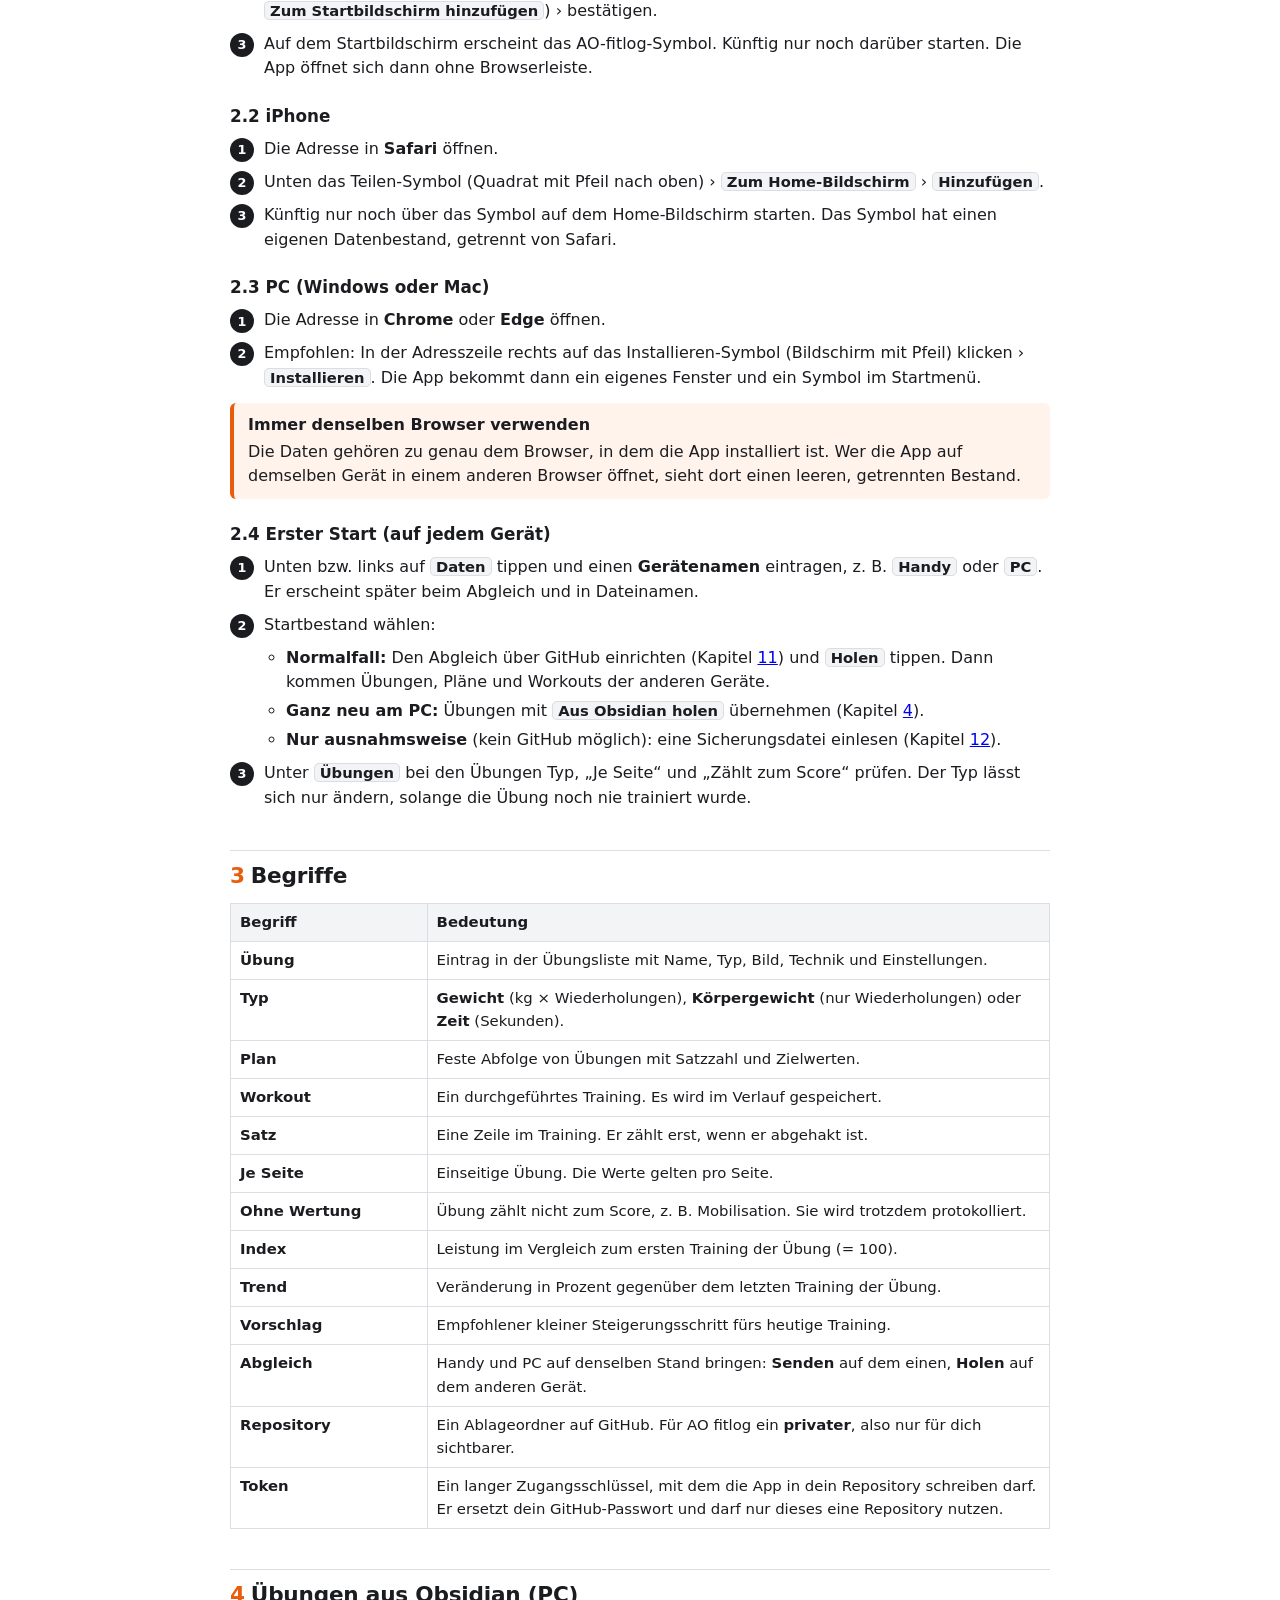
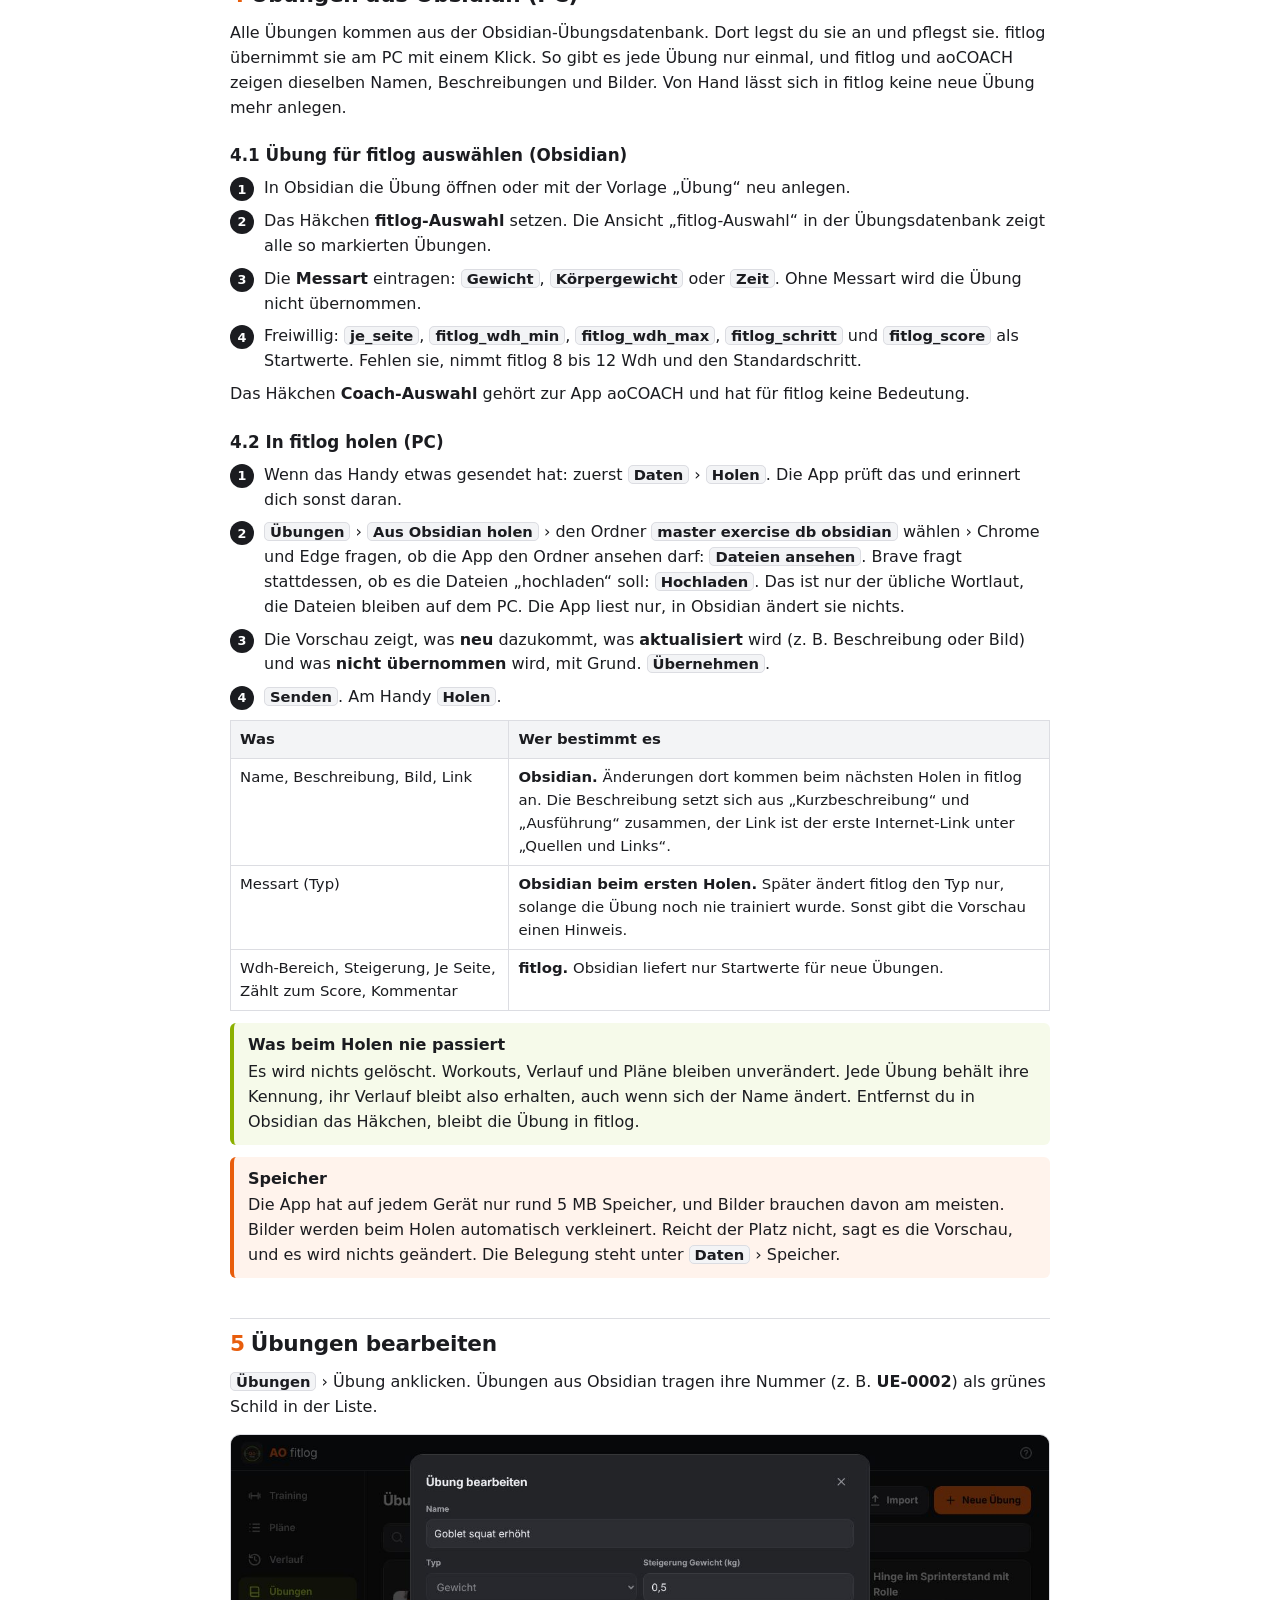
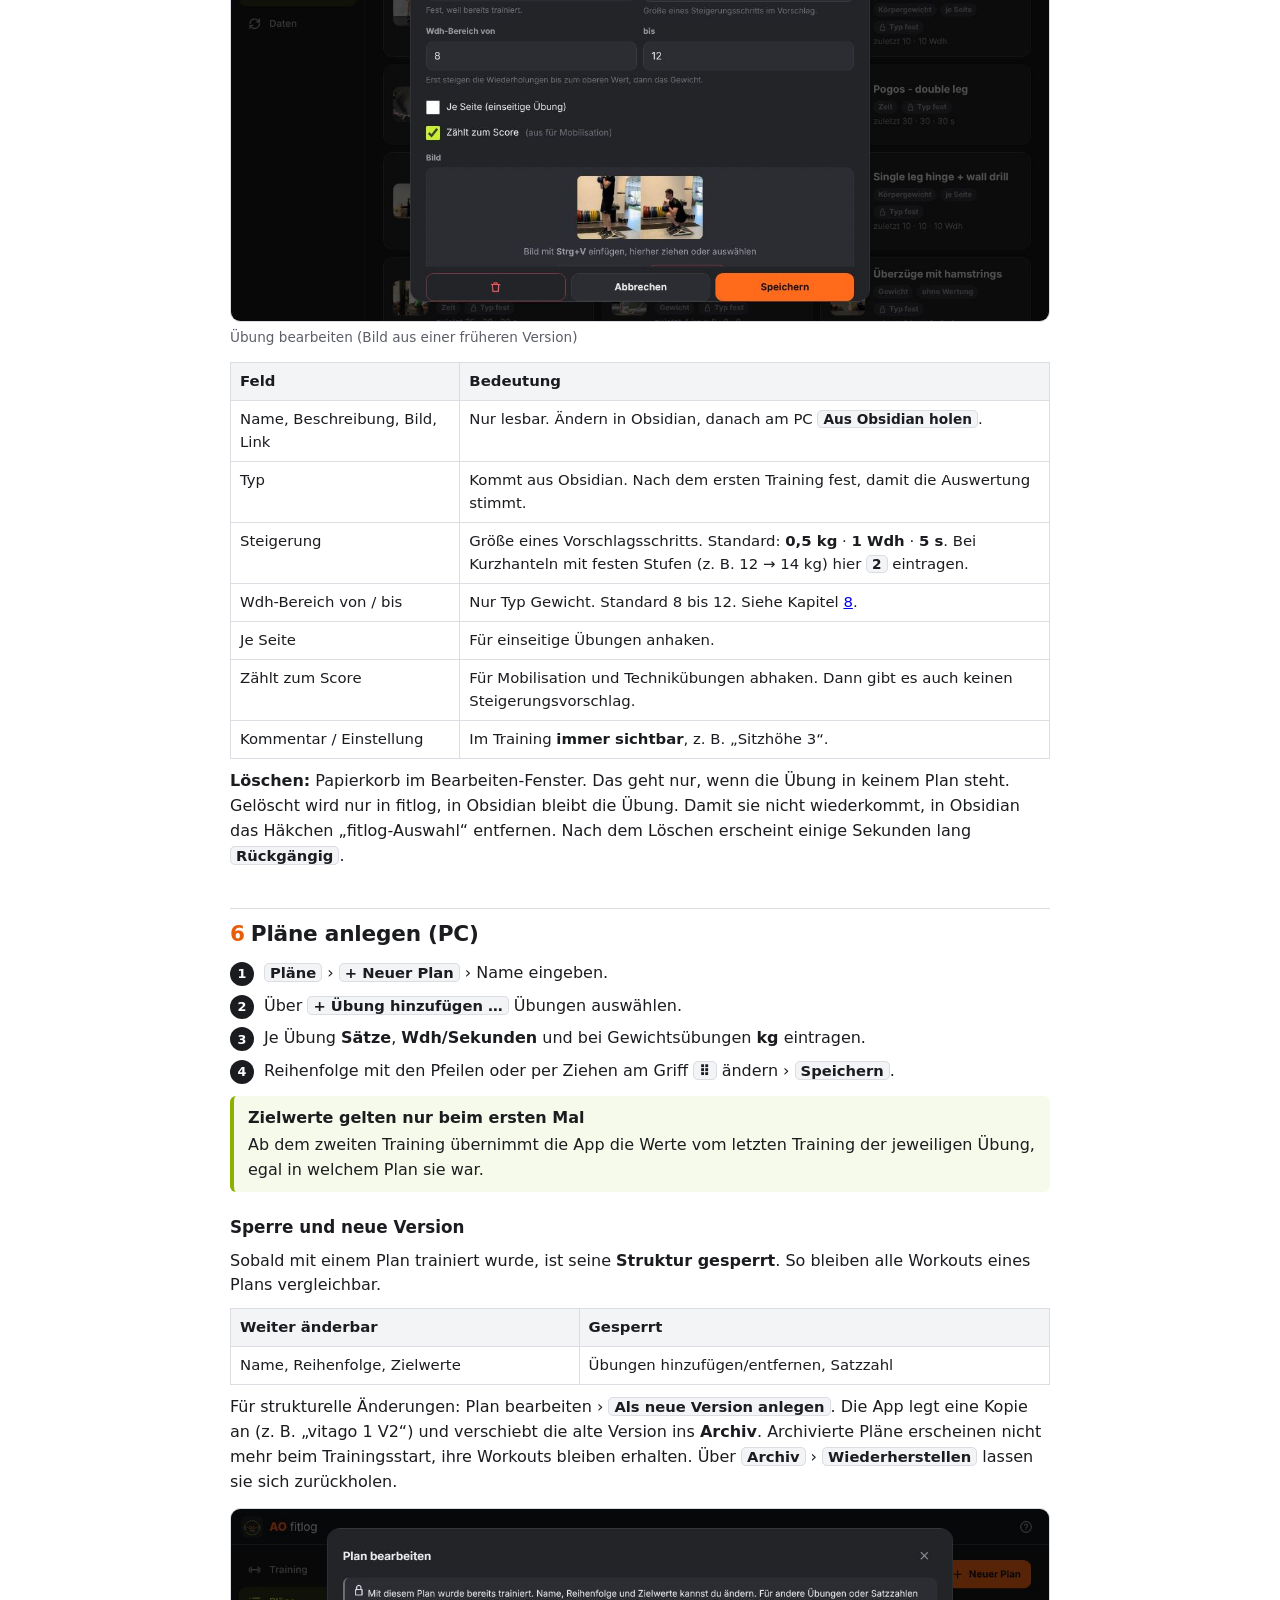
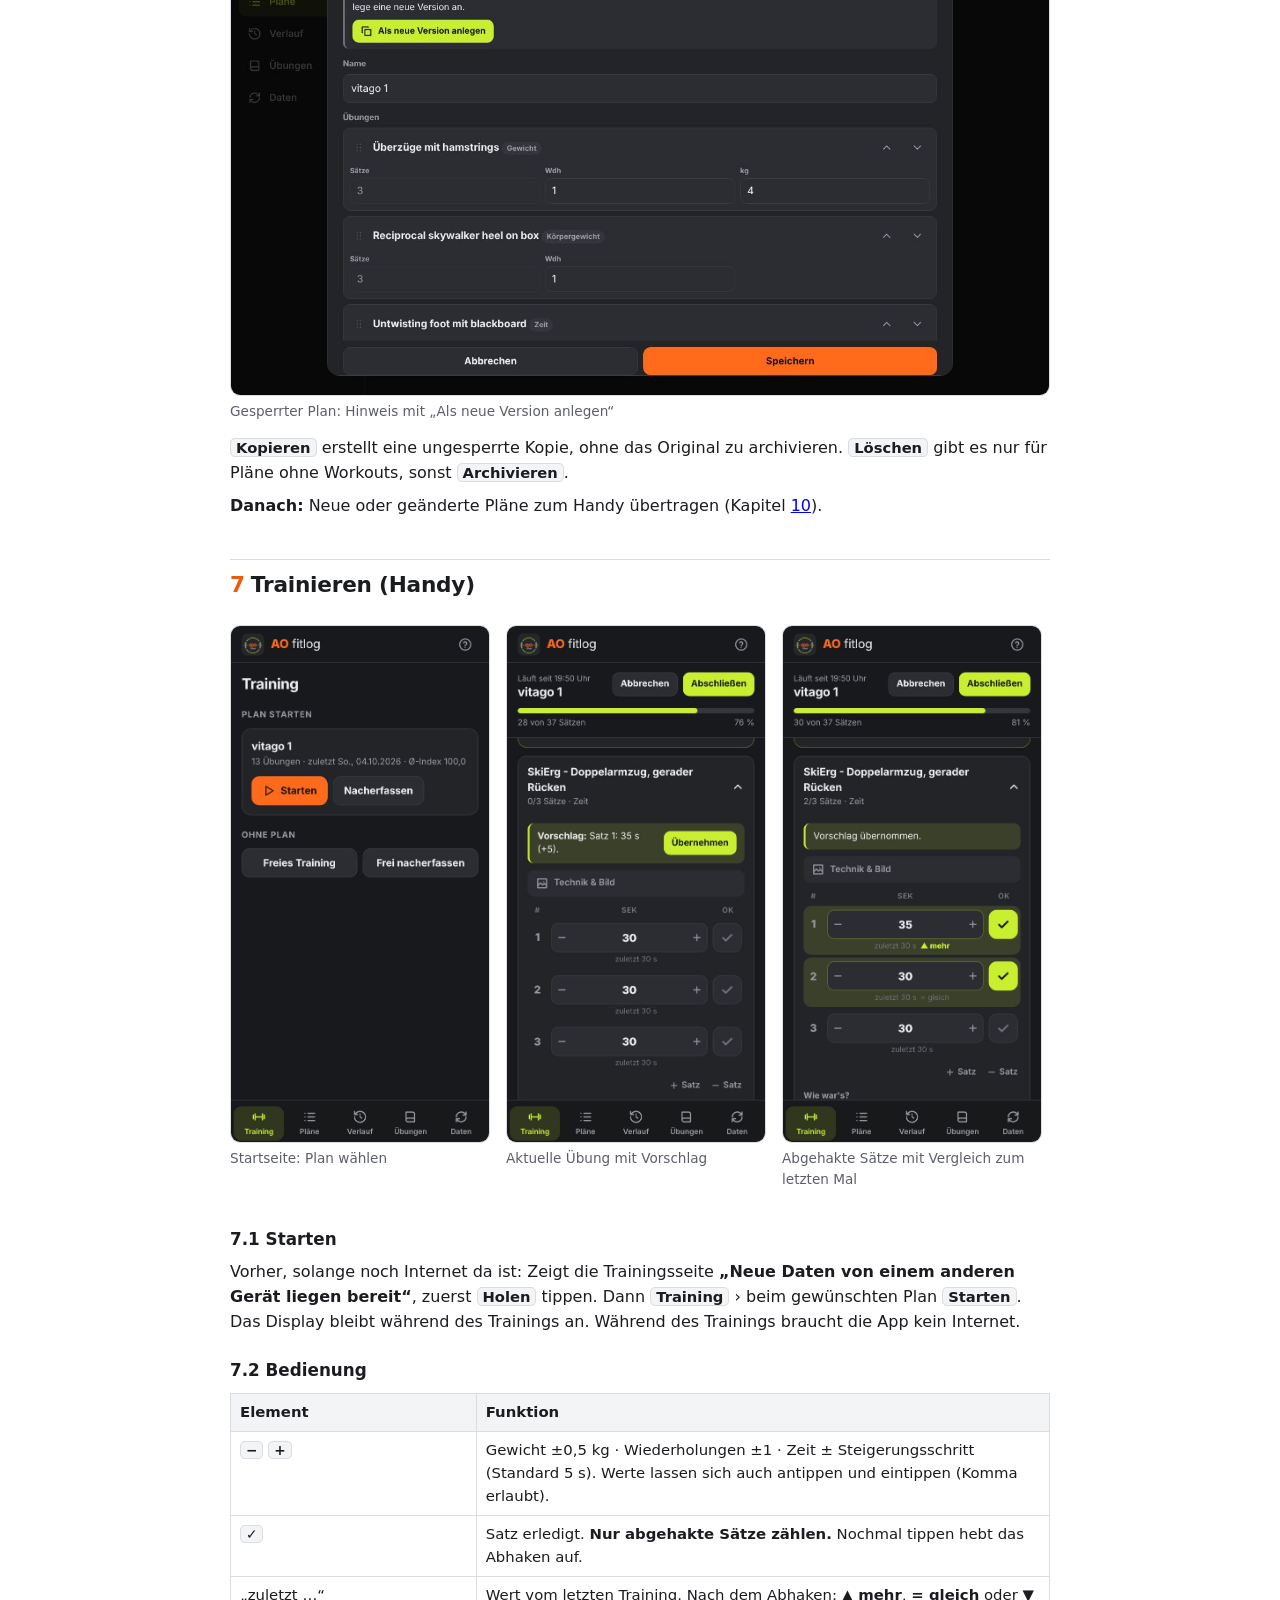
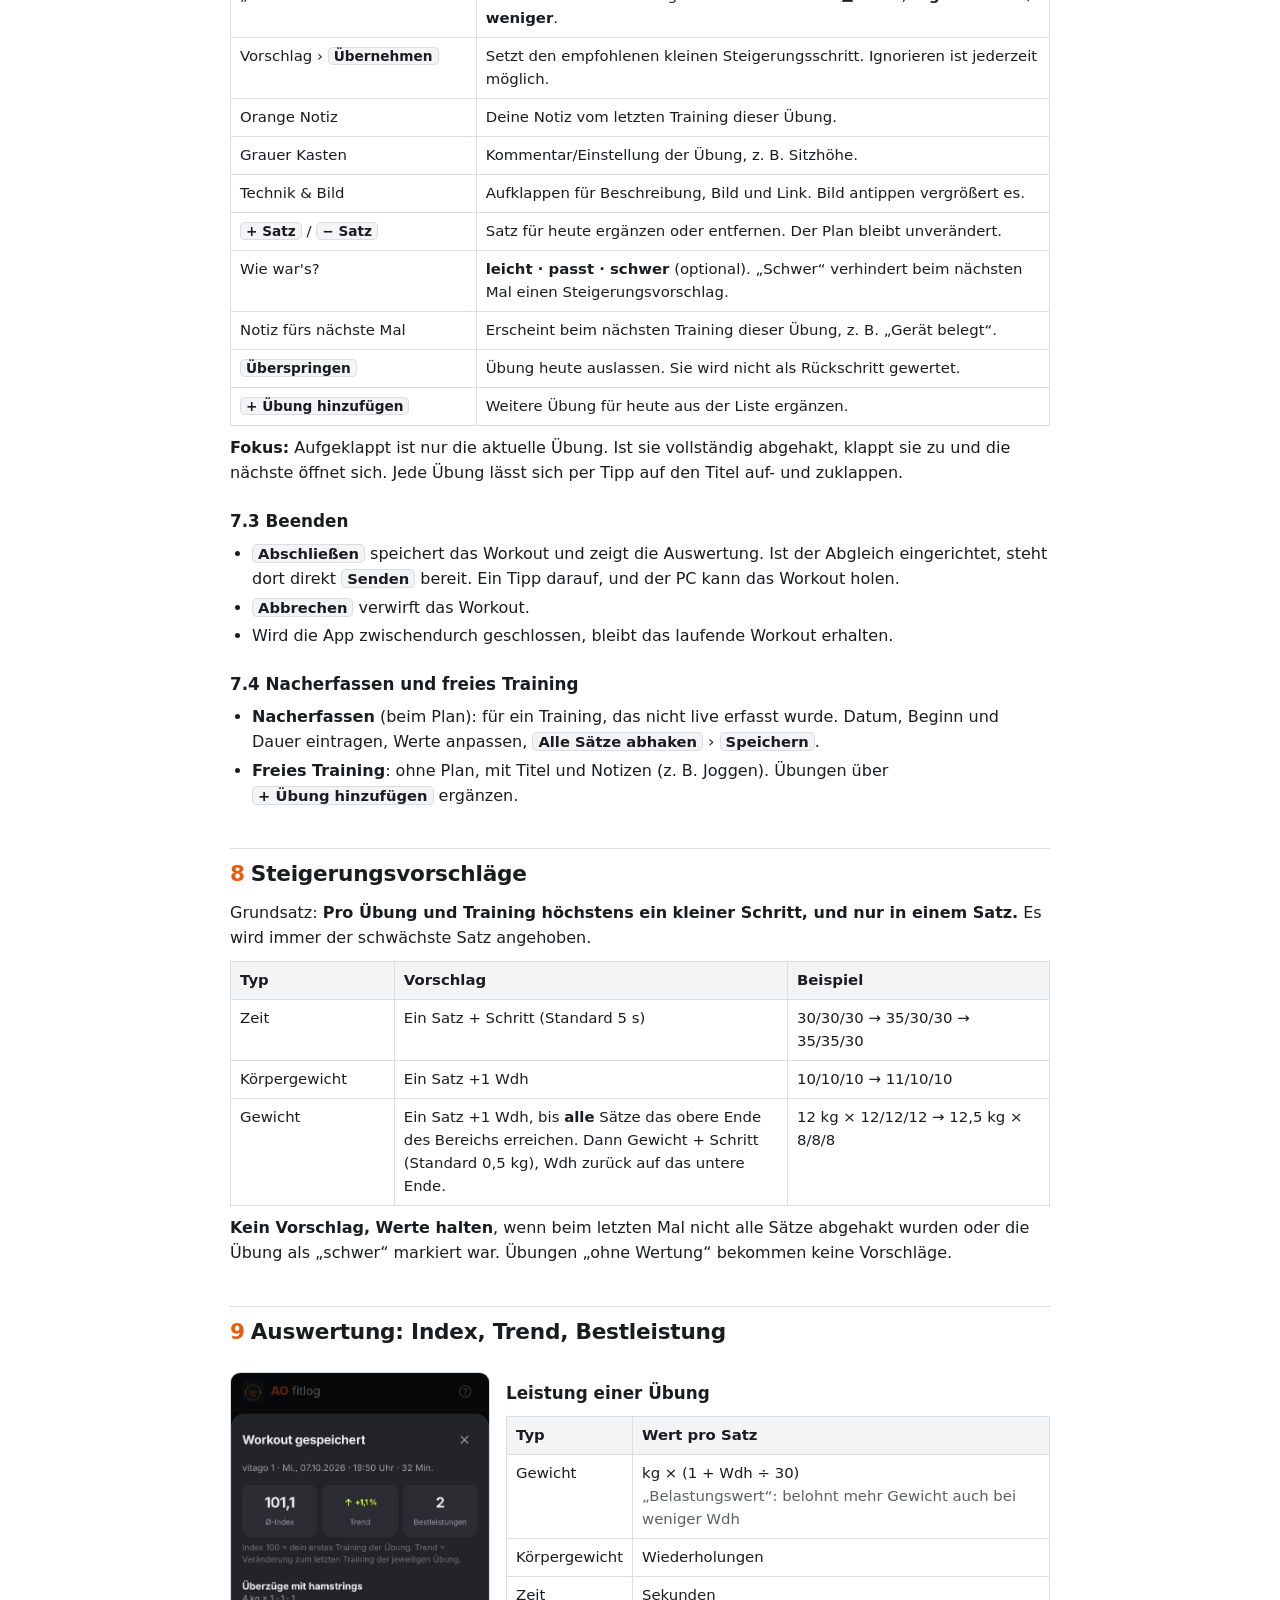
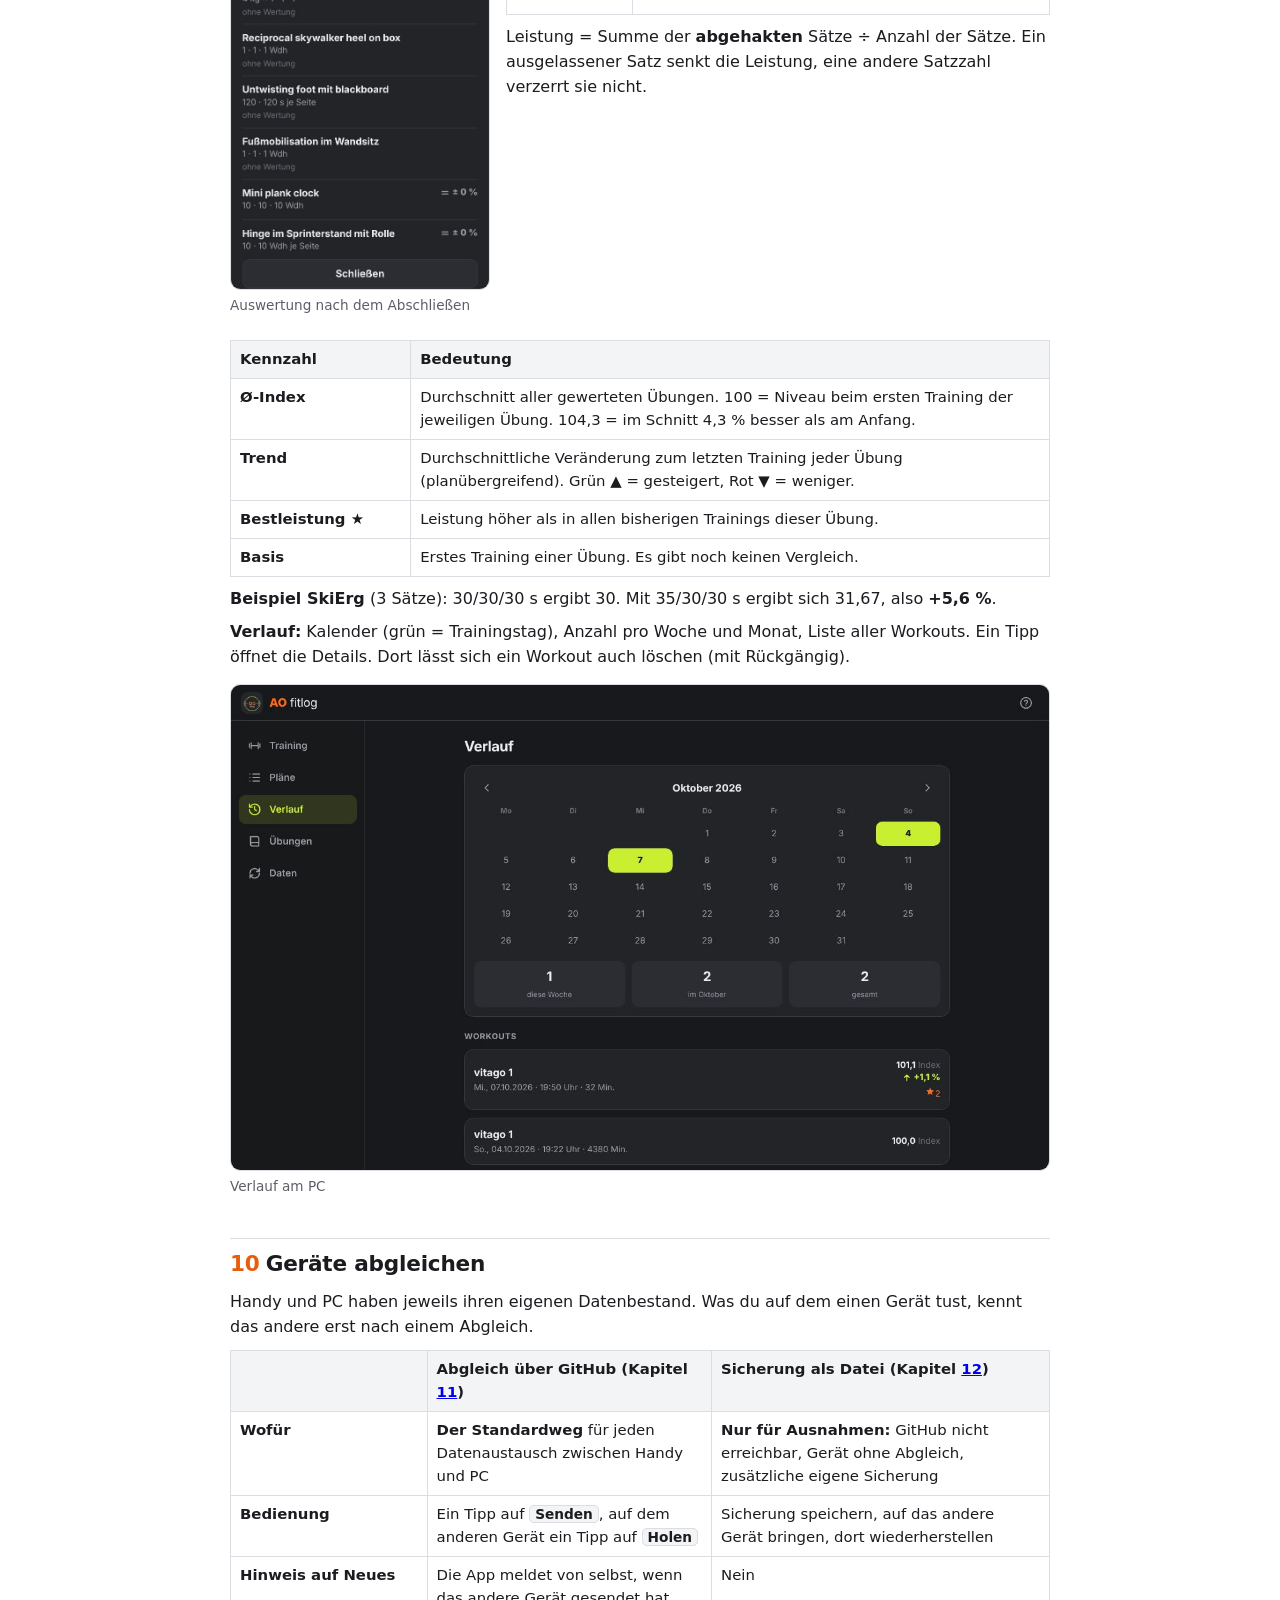
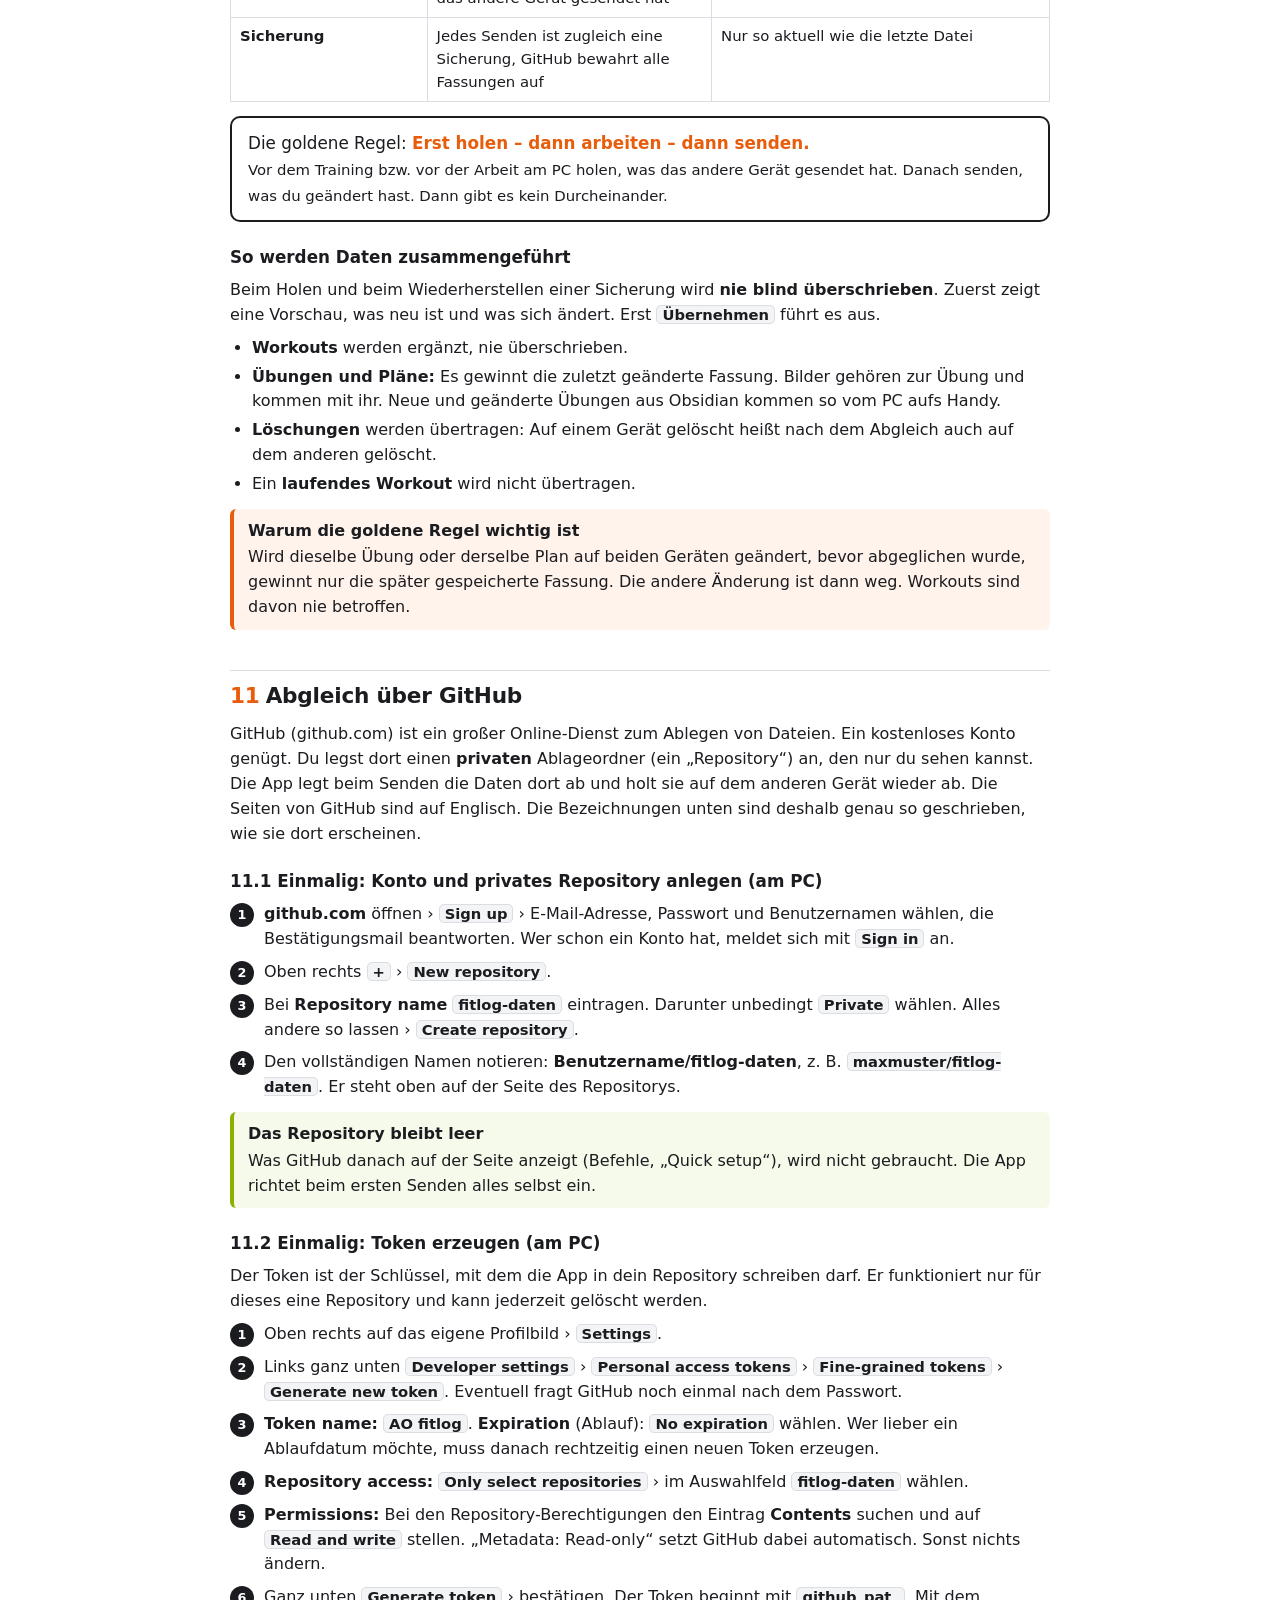
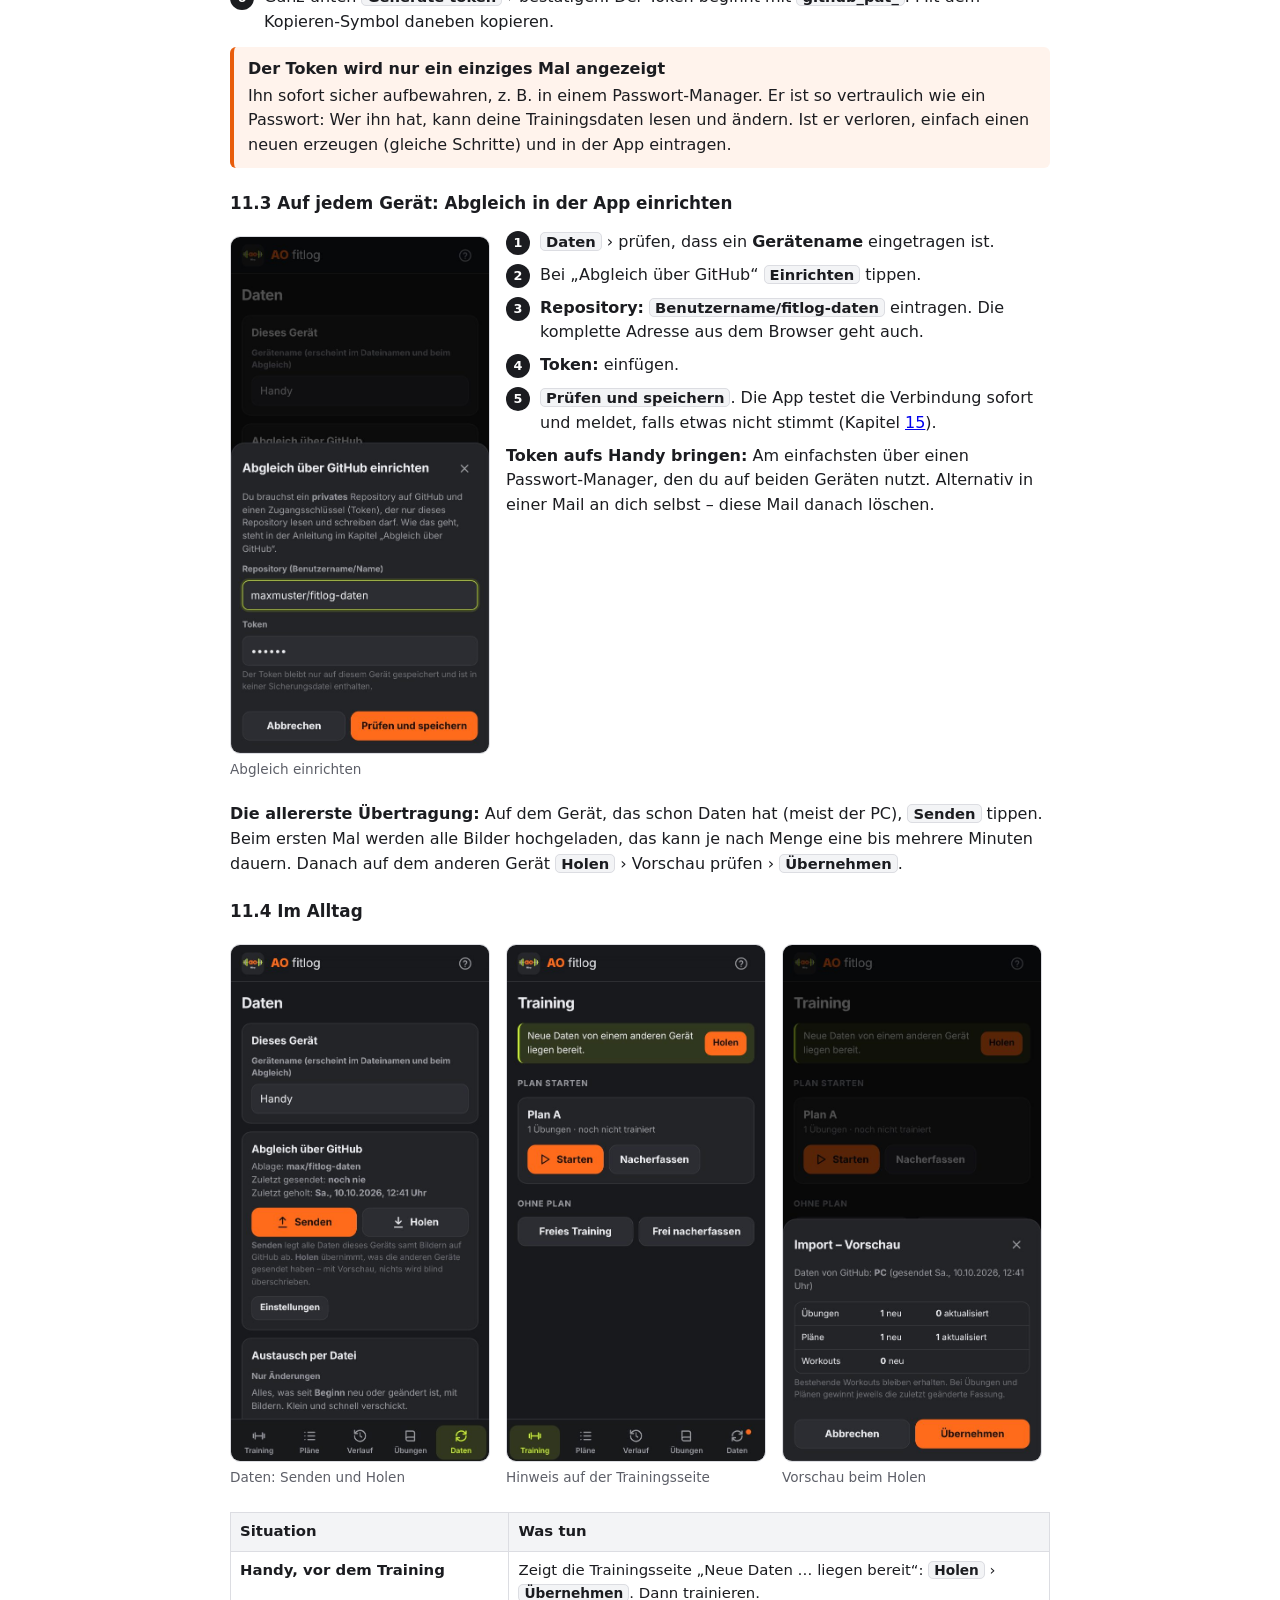
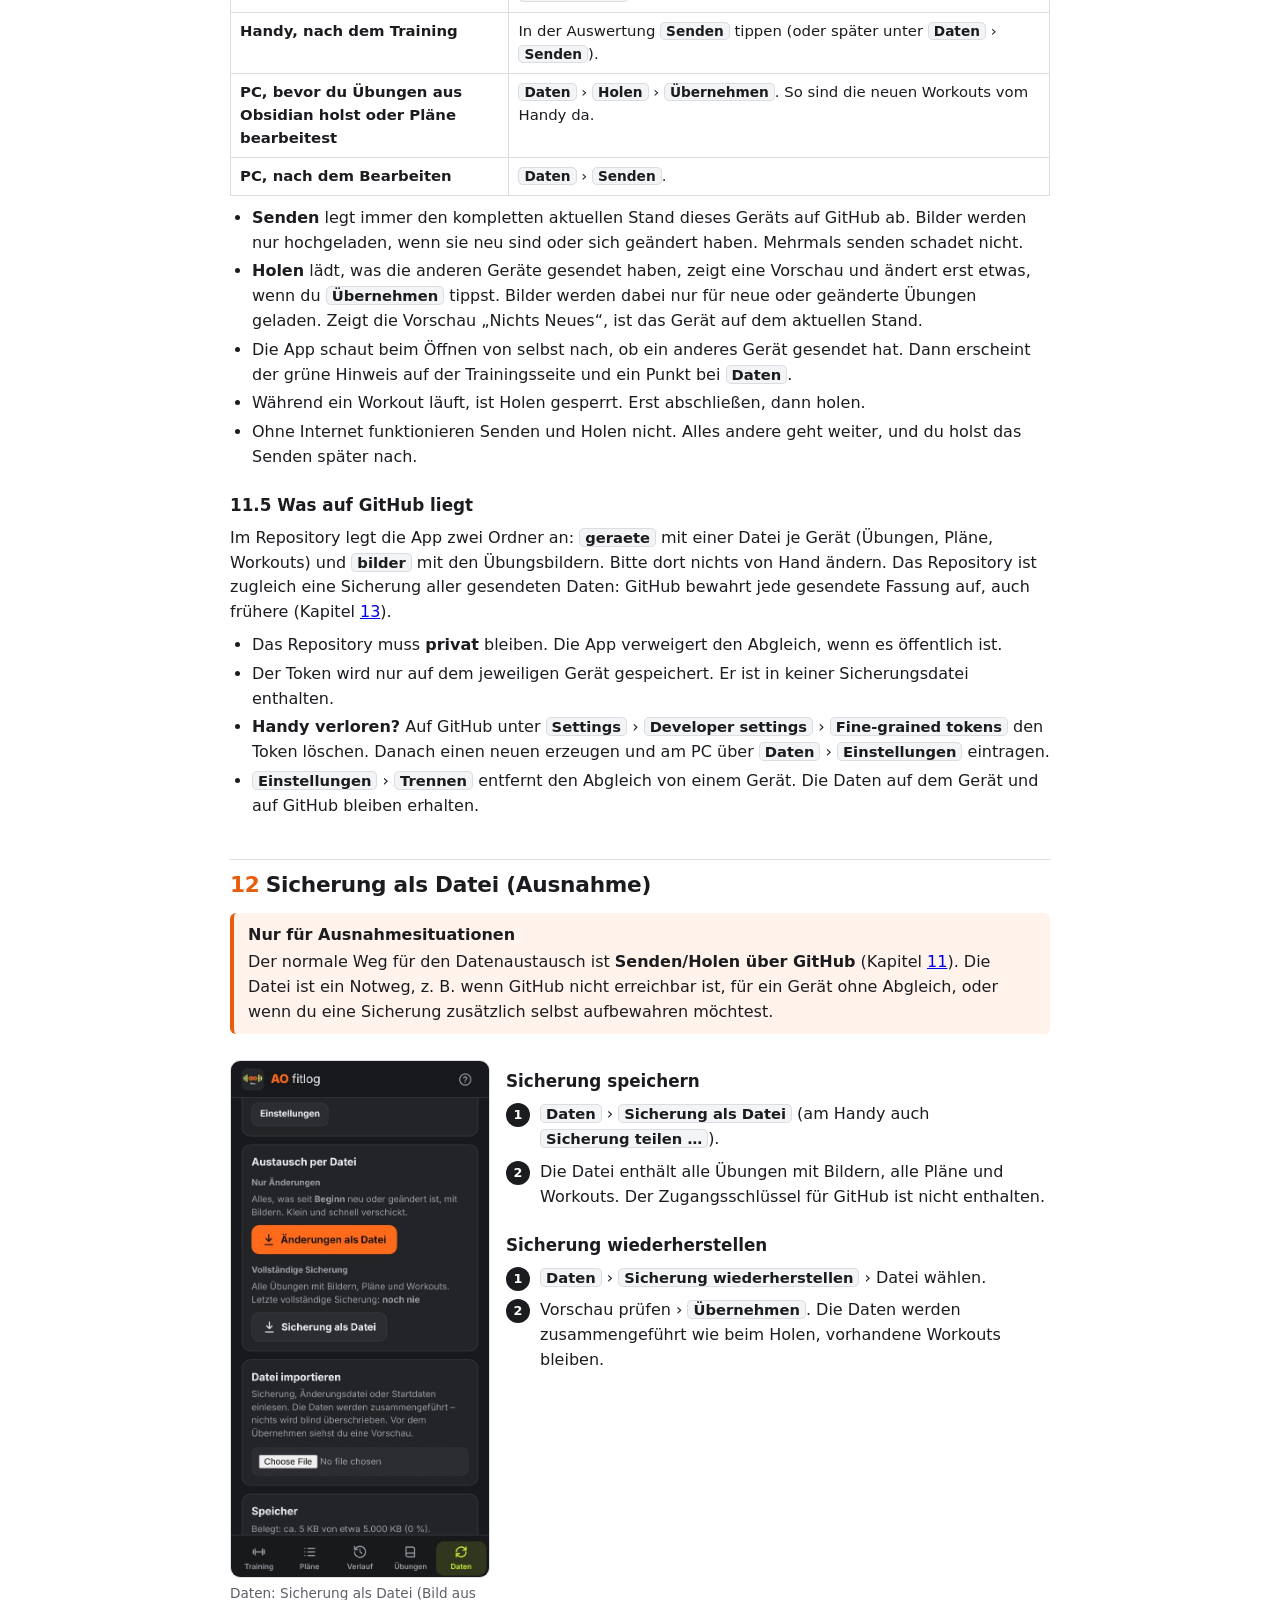
==== commit 22659456: "Version 1.2.1: Aus Obsidian holen auch in Brave (Ordnerwahl über Dateifeld) Co-Authored-By: Claude O" ====
--- a/anleitung.html
+++ b/anleitung.html
@@ -186,7 +186,7 @@
 <h3>4.2 In fitlog holen (PC)</h3>
 <ol class="steps">
   <li>Wenn das Handy etwas gesendet hat: zuerst <span class="k">Daten</span> › <span class="k">Holen</span>. Die App prüft das und erinnert dich sonst daran.</li>
-  <li><span class="k">Übungen</span> › <span class="k">Aus Obsidian holen</span> › den Ordner <code>master exercise db obsidian</code> wählen › Chrome fragt, ob die App den Ordner ansehen darf: <span class="k">Dateien ansehen</span>. Die App liest nur, in Obsidian ändert sie nichts.</li>
+  <li><span class="k">Übungen</span> › <span class="k">Aus Obsidian holen</span> › den Ordner <code>master exercise db obsidian</code> wählen › Chrome und Edge fragen, ob die App den Ordner ansehen darf: <span class="k">Dateien ansehen</span>. Brave fragt stattdessen, ob es die Dateien „hochladen“ soll: <span class="k">Hochladen</span>. Das ist nur der übliche Wortlaut, die Dateien bleiben auf dem PC. Die App liest nur, in Obsidian ändert sie nichts.</li>
   <li>Die Vorschau zeigt, was <b>neu</b> dazukommt, was <b>aktualisiert</b> wird (z. B. Beschreibung oder Bild) und was <b>nicht übernommen</b> wird, mit Grund. <span class="k">Übernehmen</span>.</li>
   <li><span class="k">Senden</span>. Am Handy <span class="k">Holen</span>.</li>
 </ol>
@@ -469,7 +469,7 @@
   <tr><td>App ist auf einem Gerät plötzlich leer</td><td>Anderer Browser oder Browserdaten gelöscht. Kapitel <a href="#sichern">13</a>, „Neues Handy oder neuer PC“.</td></tr>
   <tr><td>Typ einer Übung nicht änderbar</td><td>Die Übung wurde bereits trainiert. In Obsidian eine neue Übung mit anderem Namen und der richtigen Messart anlegen und holen.</td></tr>
   <tr><td>Name, Beschreibung oder Bild nicht änderbar</td><td>Die Übung kommt aus Obsidian. Dort ändern, dann am PC <span class="k">Aus Obsidian holen</span> und <span class="k">Senden</span>.</td></tr>
-  <tr><td>„Aus Obsidian holen“ fehlt</td><td>Gibt es nur am PC in Chrome oder Edge. Am Handy kommen die Übungen mit <span class="k">Holen</span>.</td></tr>
+  <tr><td>„Aus Obsidian holen“ fehlt</td><td>Gibt es nur am PC (Chrome, Edge oder Brave). Am Handy kommen die Übungen mit <span class="k">Holen</span>.</td></tr>
   <tr><td>„Erst Holen“ beim Holen aus Obsidian</td><td>Ein anderes Gerät hat neue Daten gesendet. Erst <span class="k">Holen</span>, dann noch einmal <span class="k">Aus Obsidian holen</span>. So überschreibt der PC keine neueren Daten vom Handy.</td></tr>
   <tr><td>„Fehlt auf diesem Gerät – erst Holen“</td><td>Die Übung ist schon mit fitlog verbunden, aber auf diesem PC noch nicht vorhanden. Erst <span class="k">Holen</span>.</td></tr>
   <tr><td>„Messart fehlt“</td><td>In Obsidian bei der Übung <code>messart</code> eintragen: Gewicht, Körpergewicht oder Zeit.</td></tr>
@@ -482,7 +482,7 @@
   <tr><td>Neues App-Symbol erscheint nicht</td><td>Das Symbol auf dem Startbildschirm aktualisiert sich manchmal erst spät. Vorher unbedingt <b>senden</b>, denn je nach Gerät (vor allem beim iPhone) gehen beim Entfernen die Daten verloren. Dann die App vom Startbildschirm entfernen, wie in Kapitel <a href="#install">2</a> neu hinzufügen und die Daten wieder holen.</td></tr>
 </table>
 
-<p style="margin-top:36px;color:var(--muted);font-size:0.85rem">AO fitlog 1.2 · Stand November 2026 · Diese Anleitung ist in der App jederzeit über das <b>?</b> oben rechts erreichbar.</p>
+<p style="margin-top:36px;color:var(--muted);font-size:0.85rem">AO fitlog 1.2.1 · Stand November 2026 · Diese Anleitung ist in der App jederzeit über das <b>?</b> oben rechts erreichbar.</p>
 </div>
 <a class="back" href="./">‹ Zur App</a>
 </body>
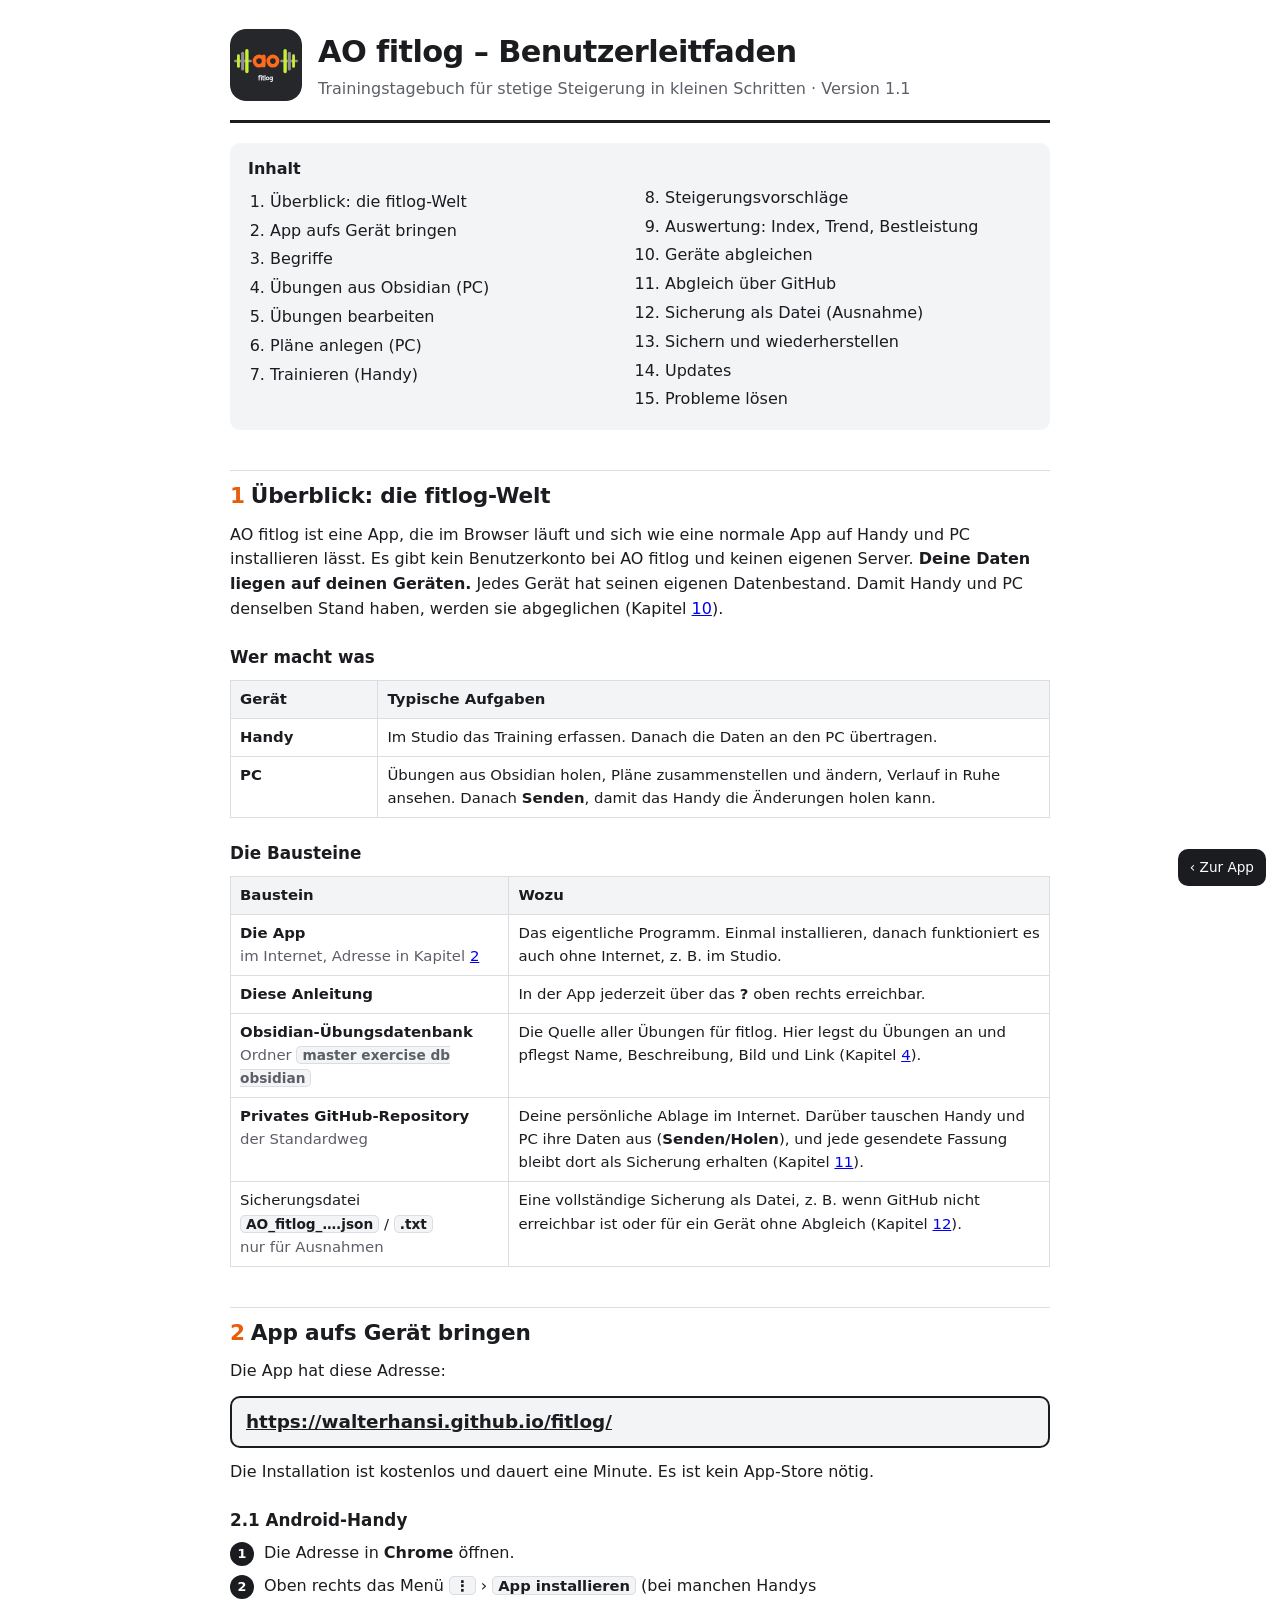
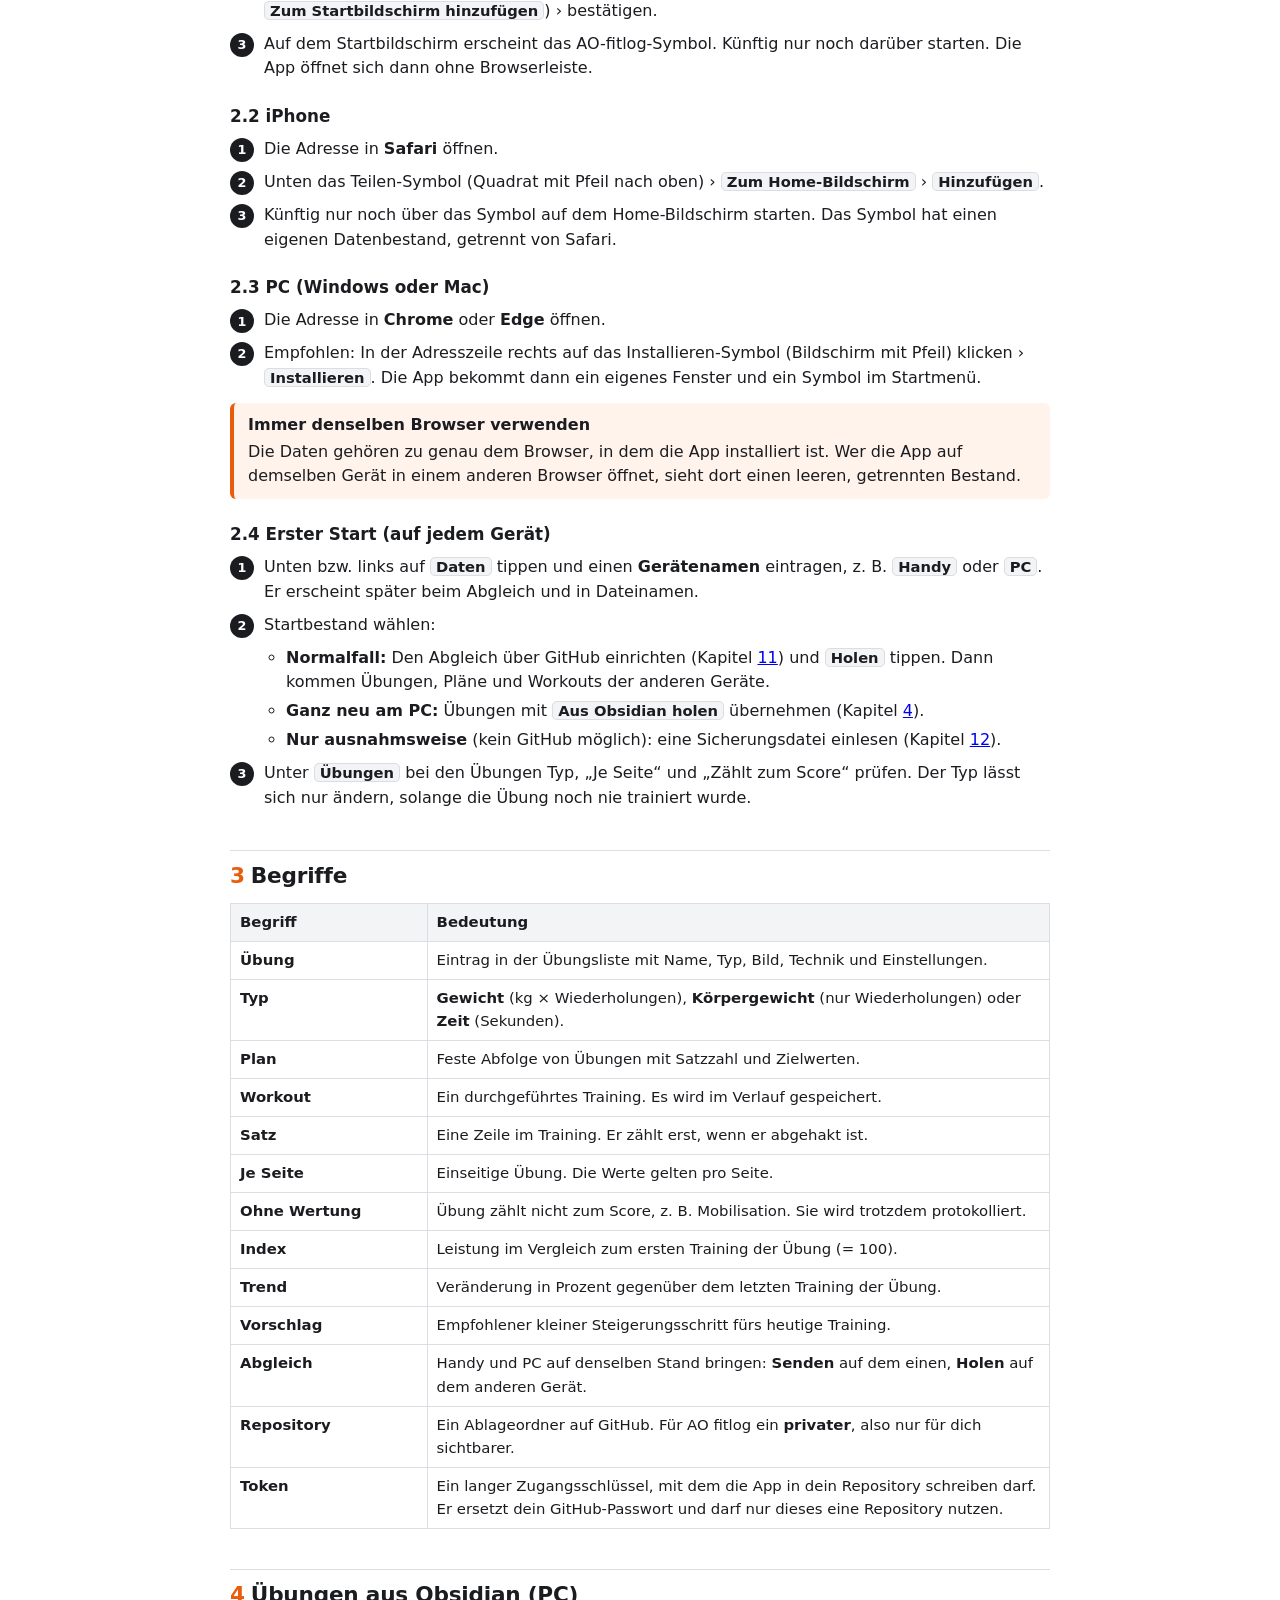
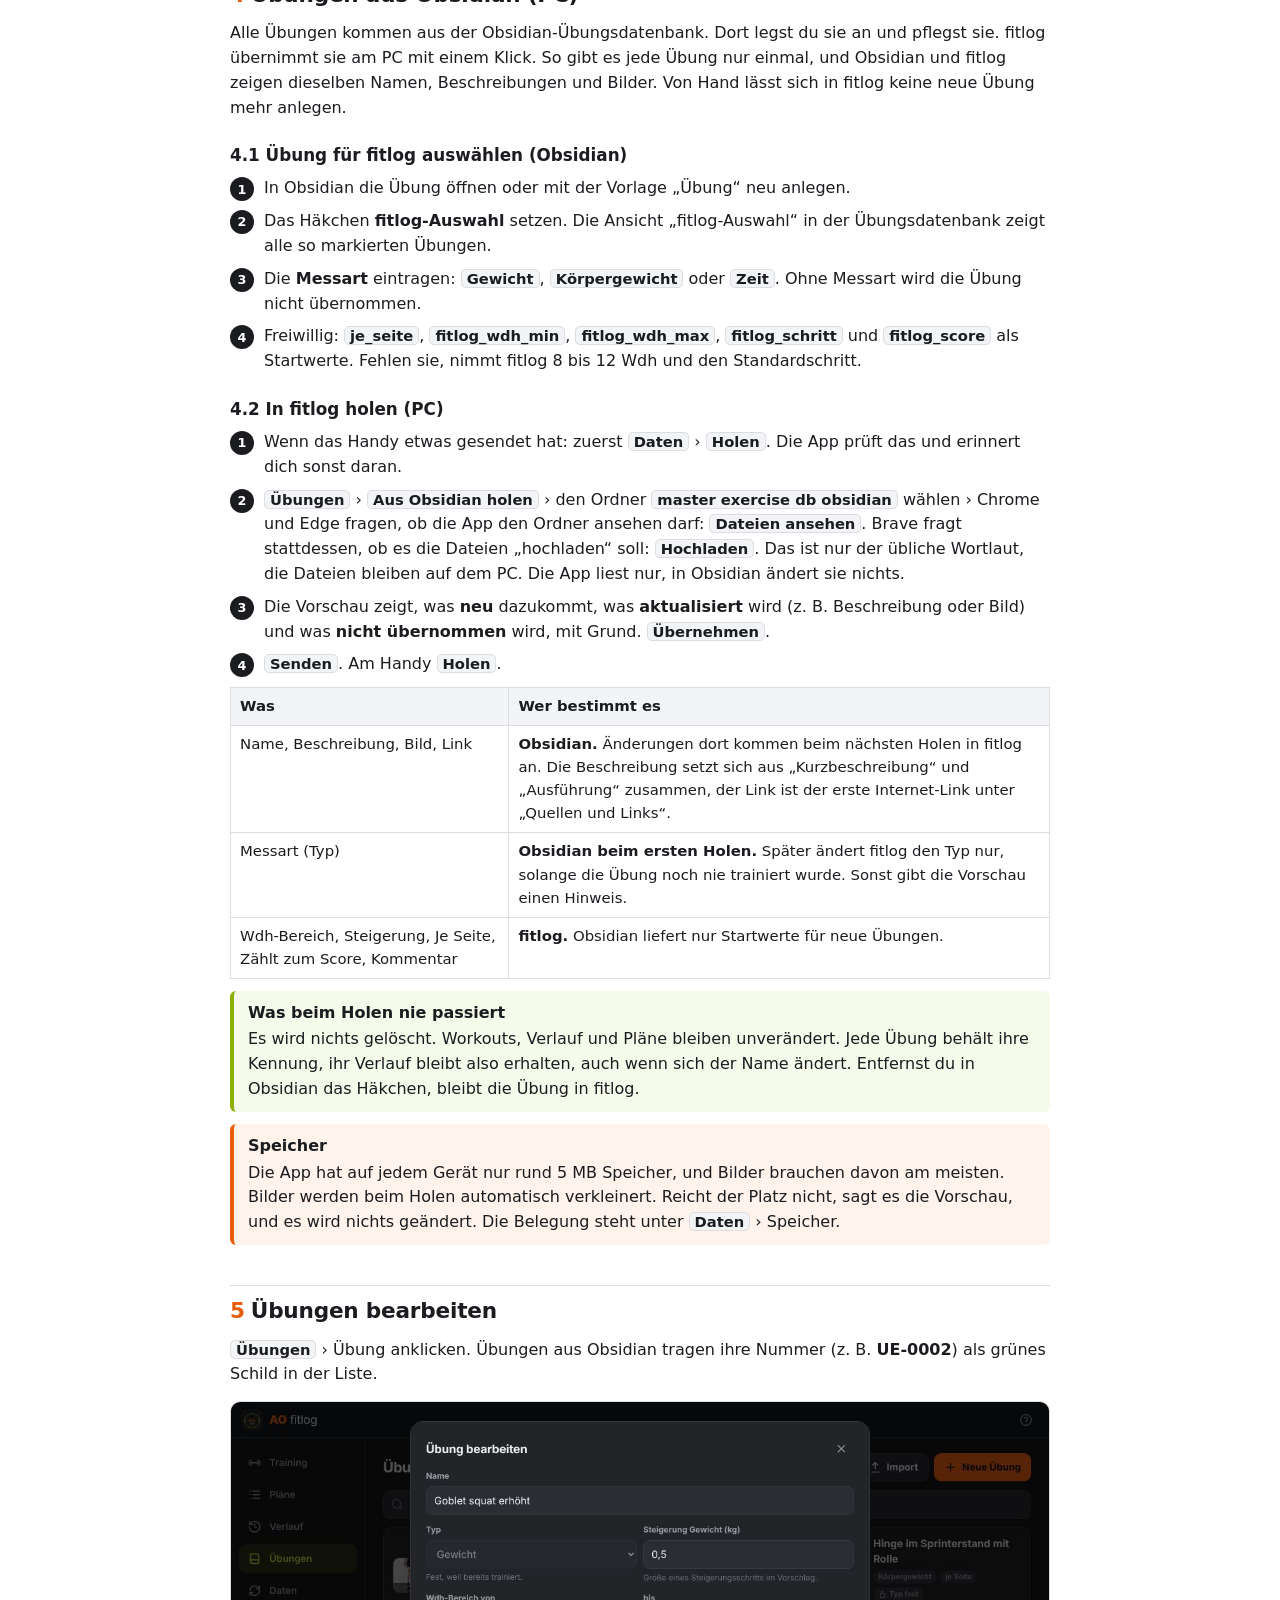
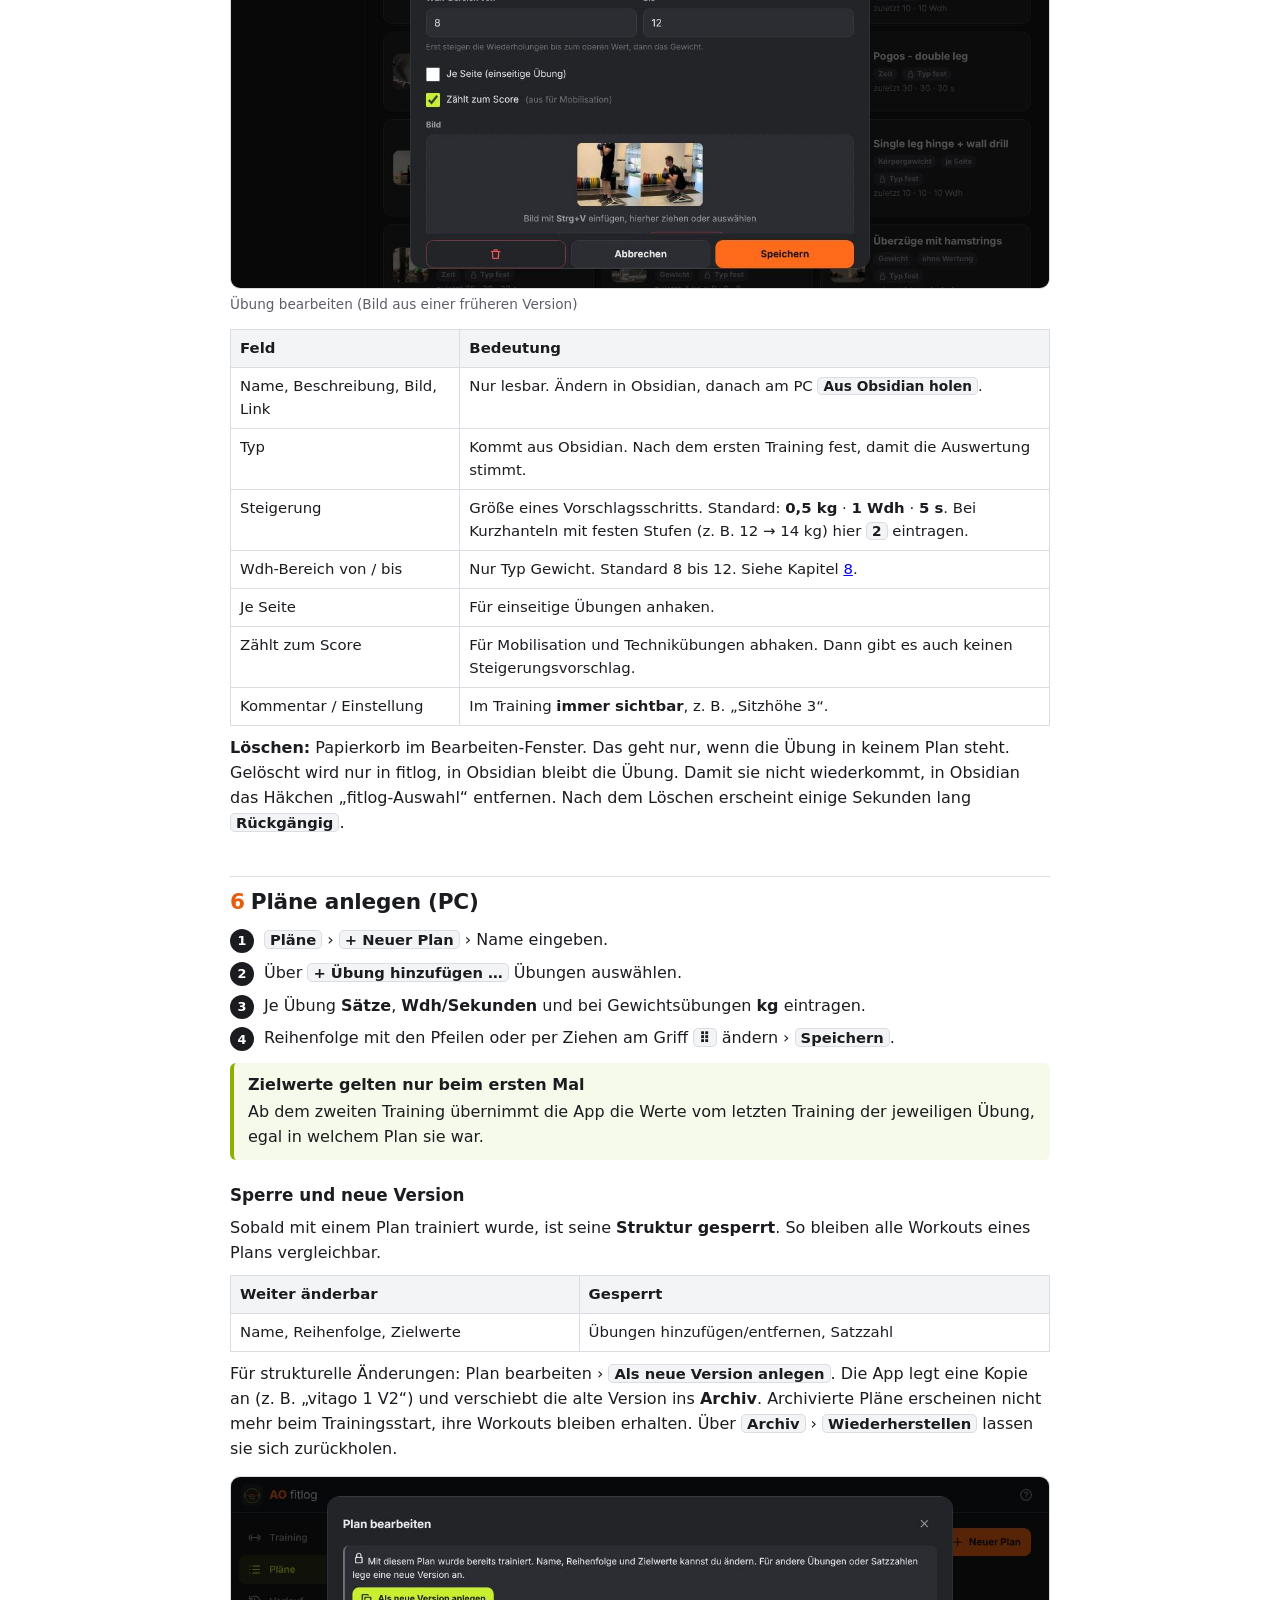
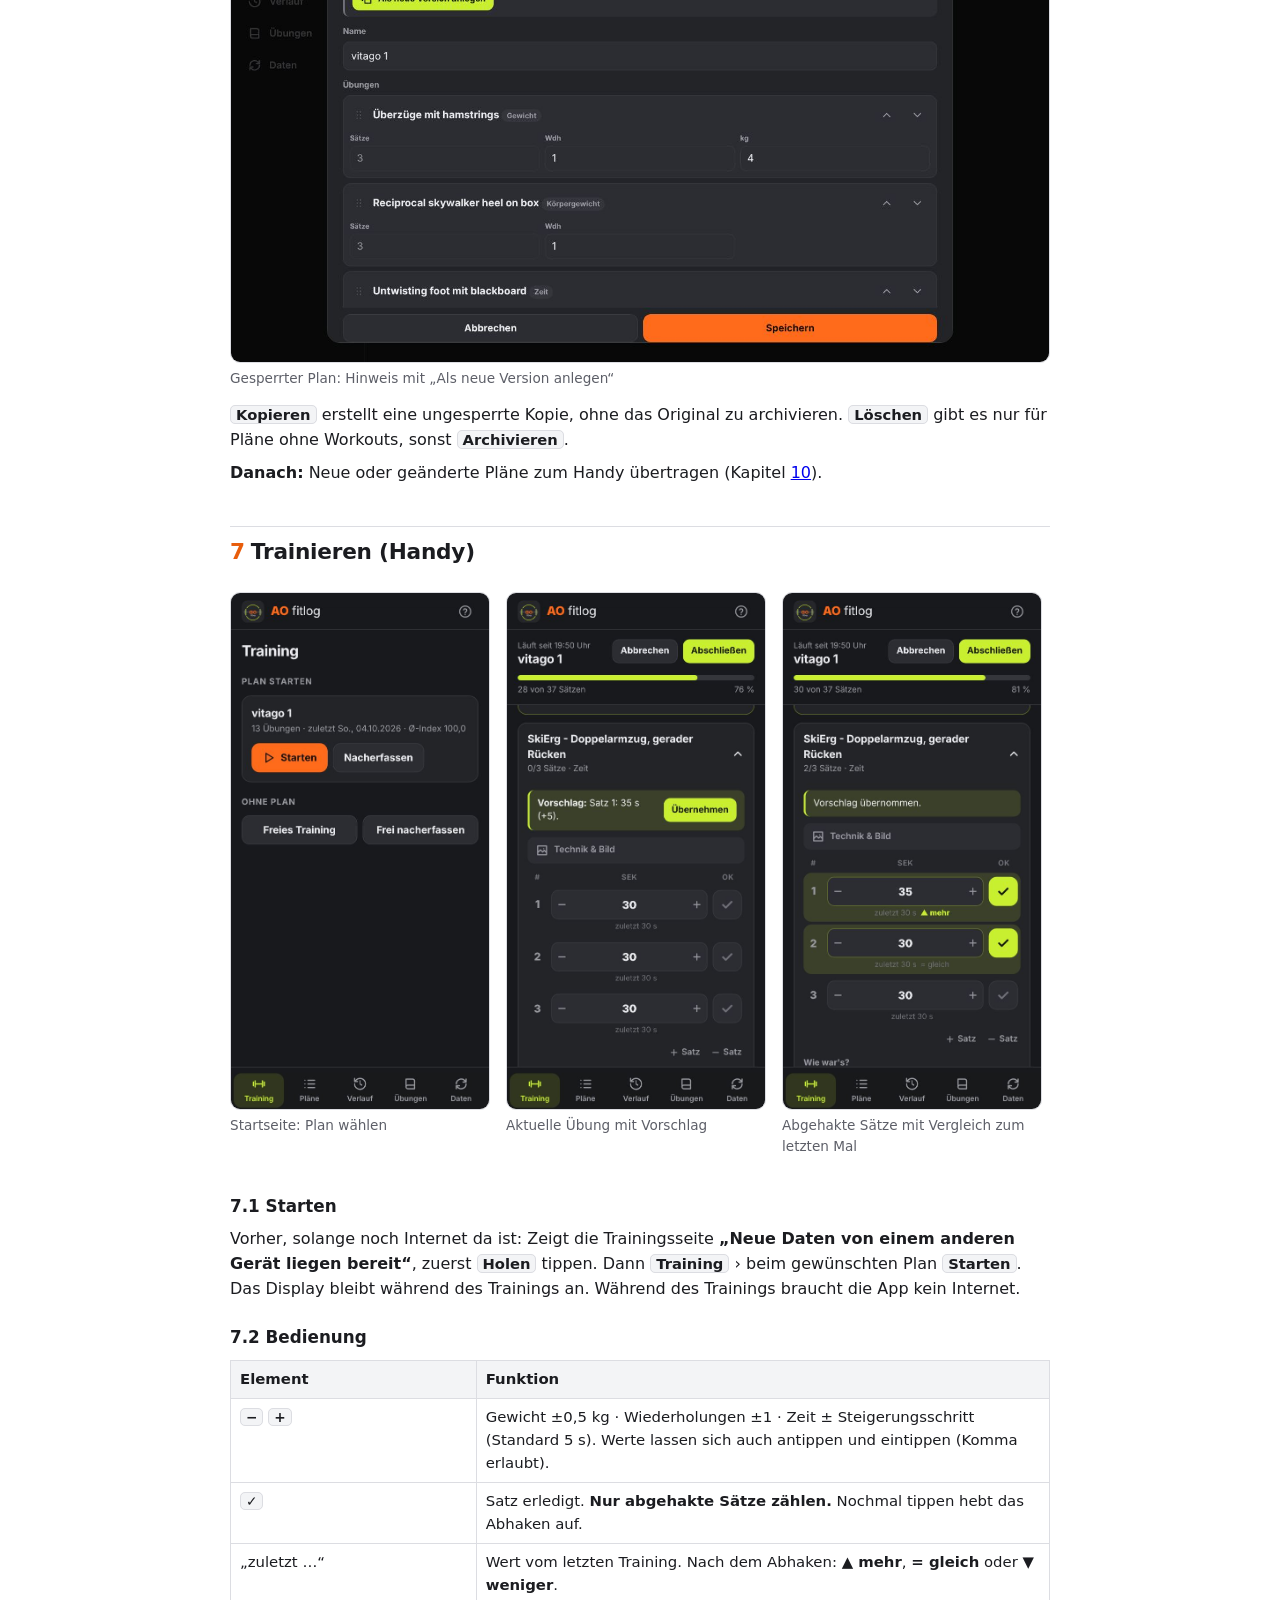
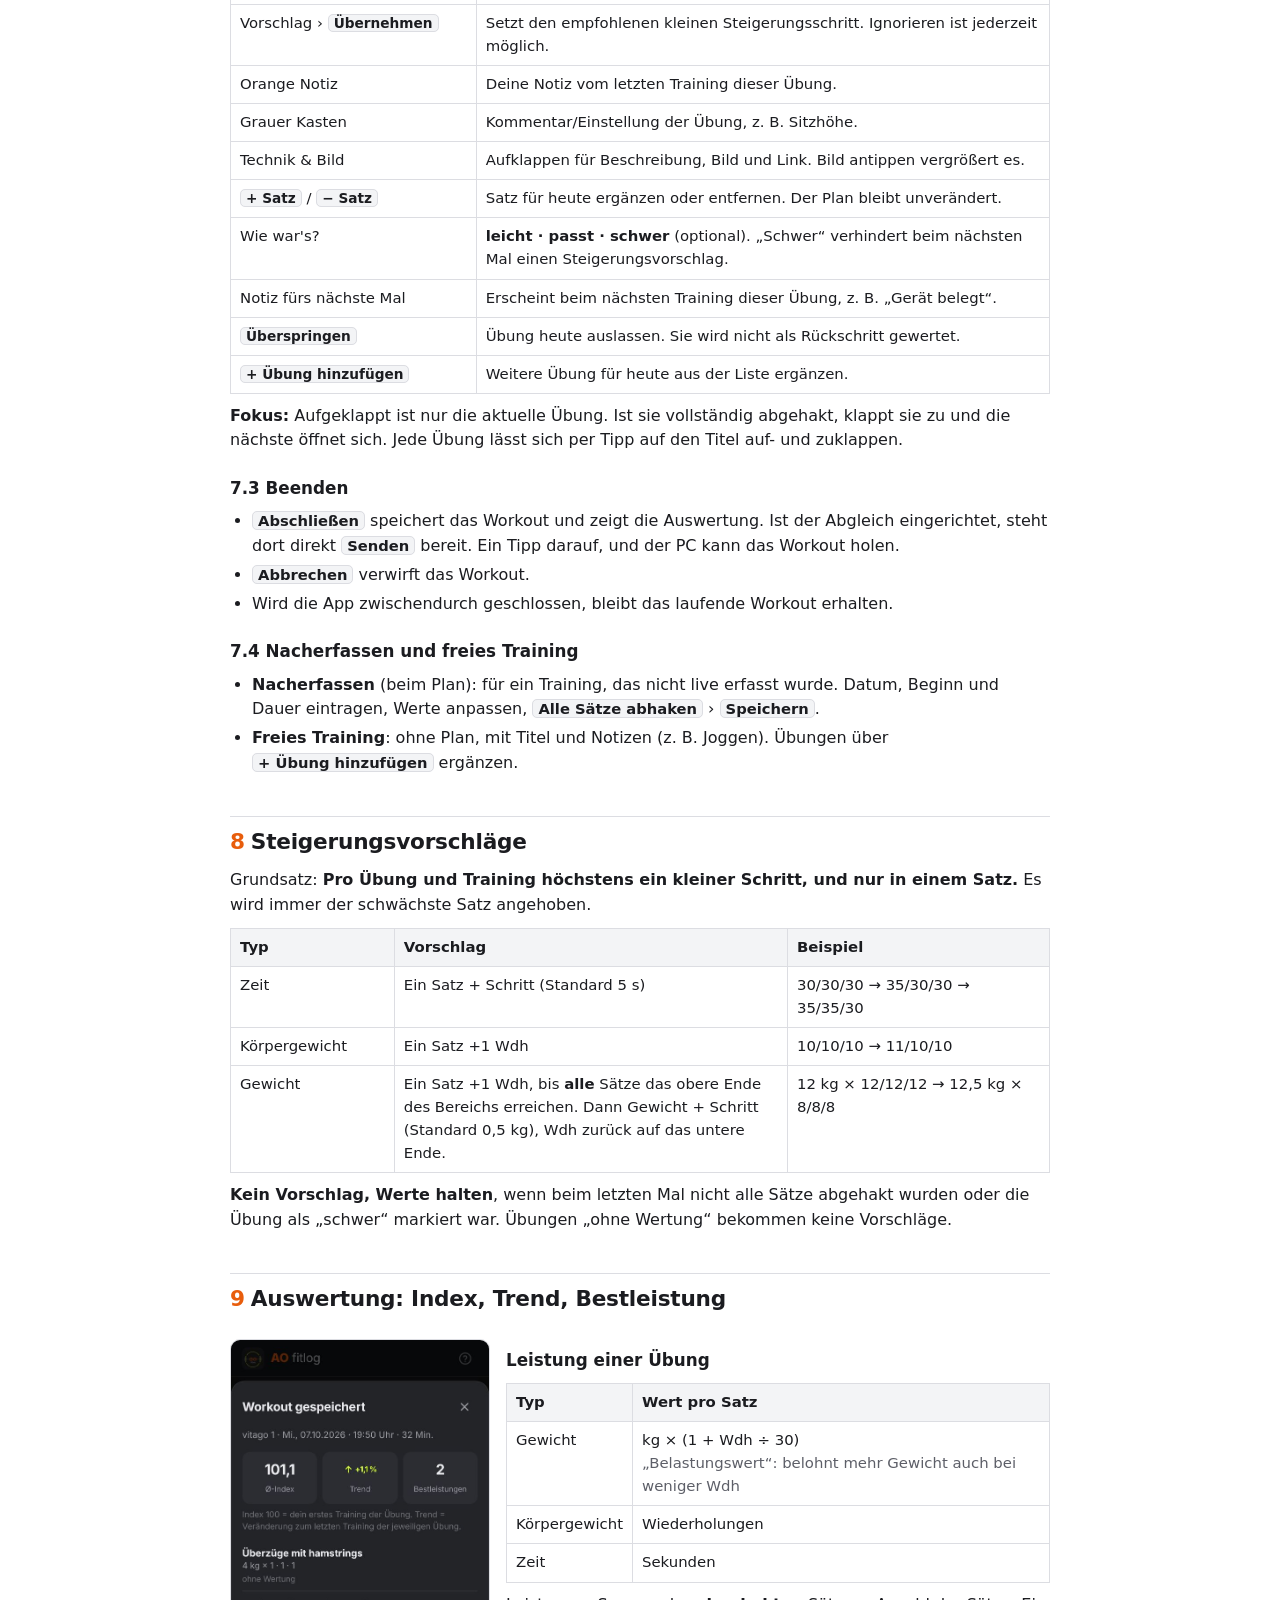
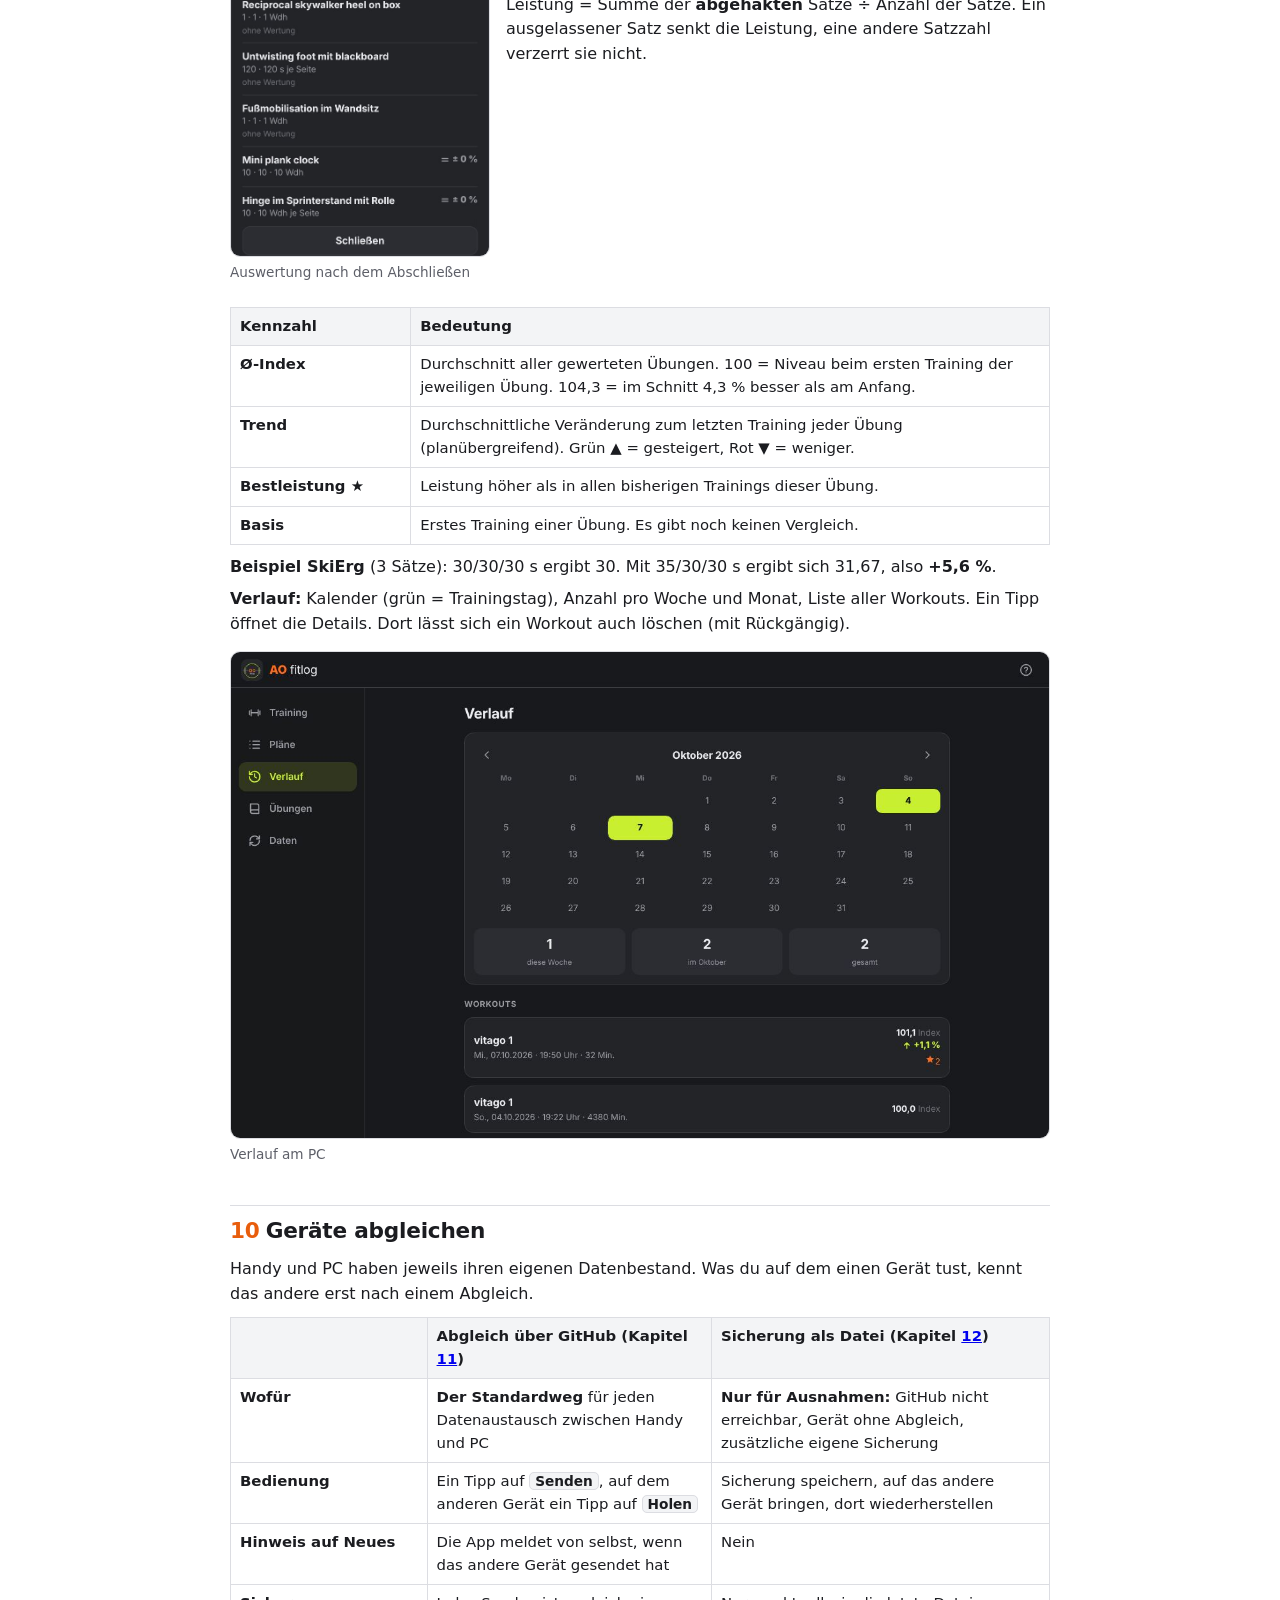
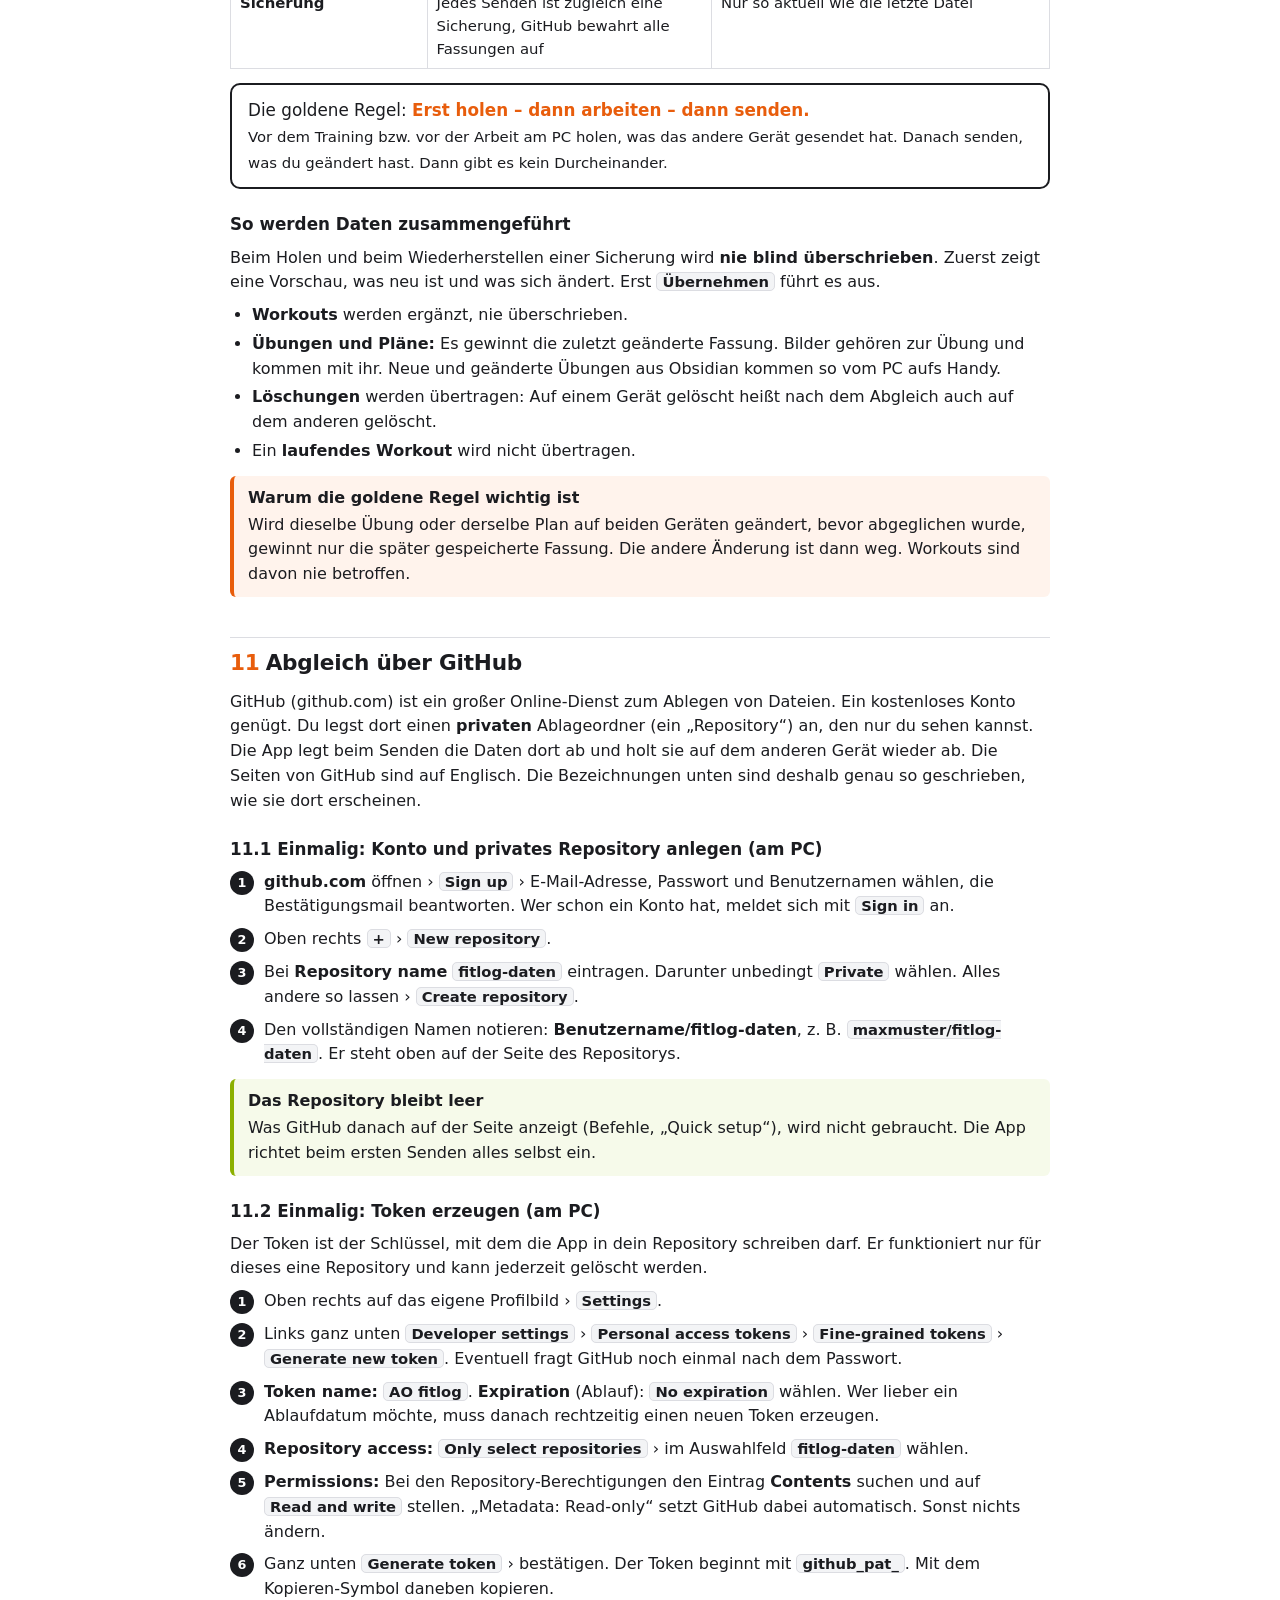
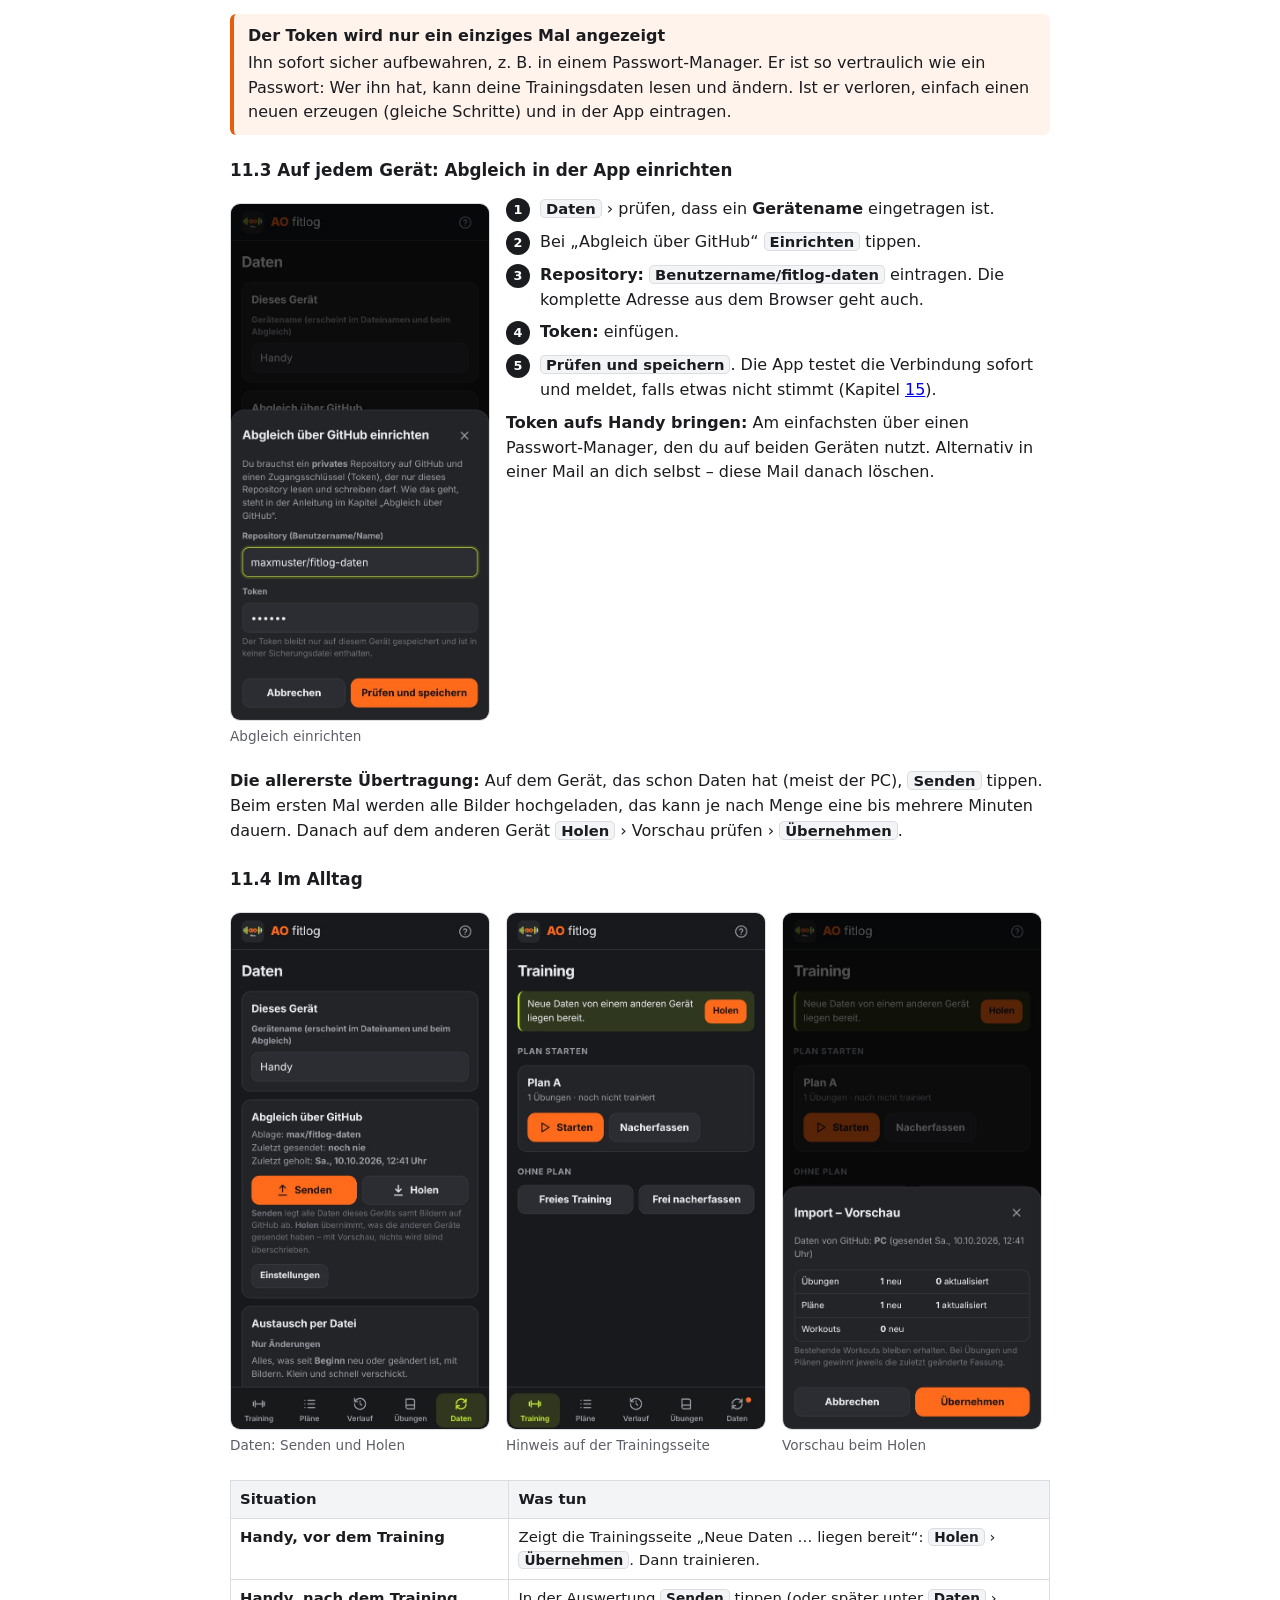
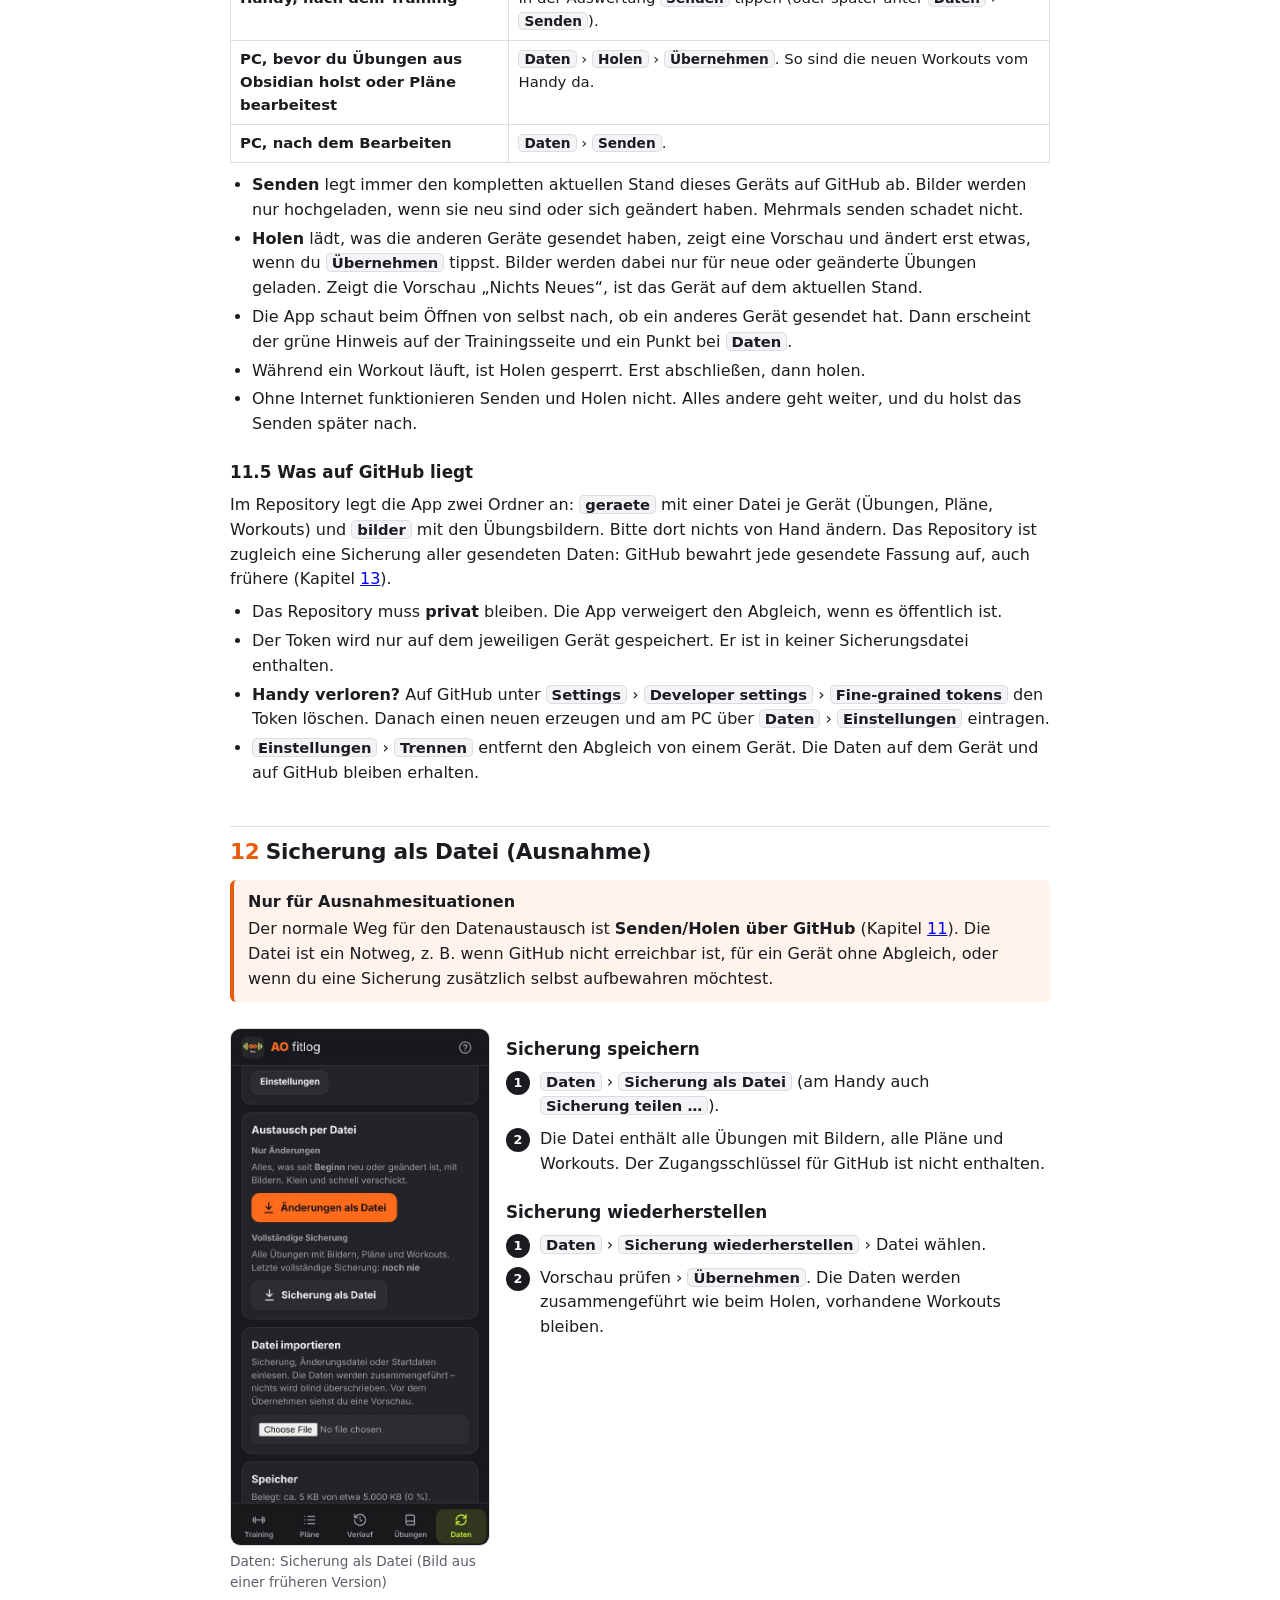
==== commit 6dfc2ae5: "Version 1.2.3: aoCOACH aus der Anleitung entfernt (nur Text) Co-Authored-By: Claude Opus 5.5 <norepl" ====
--- a/anleitung.html
+++ b/anleitung.html
@@ -109,7 +109,7 @@
   <tr><th style="width:34%">Baustein</th><th>Wozu</th></tr>
   <tr><td><b>Die App</b><br><span style="color:var(--muted)">im Internet, Adresse in Kapitel <a href="#install">2</a></span></td><td>Das eigentliche Programm. Einmal installieren, danach funktioniert es auch ohne Internet, z. B. im Studio.</td></tr>
   <tr><td><b>Diese Anleitung</b></td><td>In der App jederzeit über das <b>?</b> oben rechts erreichbar.</td></tr>
-  <tr><td><b>Obsidian-Übungsdatenbank</b><br><span style="color:var(--muted)">Ordner <code>master exercise db obsidian</code></span></td><td>Die gemeinsame Quelle aller Übungen für fitlog und aoCOACH. Hier legst du Übungen an und pflegst Name, Beschreibung, Bild und Link (Kapitel <a href="#uebungen">4</a>).</td></tr>
+  <tr><td><b>Obsidian-Übungsdatenbank</b><br><span style="color:var(--muted)">Ordner <code>master exercise db obsidian</code></span></td><td>Die Quelle aller Übungen für fitlog. Hier legst du Übungen an und pflegst Name, Beschreibung, Bild und Link (Kapitel <a href="#uebungen">4</a>).</td></tr>
   <tr><td><b>Privates GitHub-Repository</b><br><span style="color:var(--muted)">der Standardweg</span></td><td>Deine persönliche Ablage im Internet. Darüber tauschen Handy und PC ihre Daten aus (<b>Senden/Holen</b>), und jede gesendete Fassung bleibt dort als Sicherung erhalten (Kapitel <a href="#github">11</a>).</td></tr>
   <tr><td>Sicherungsdatei<br><code>AO_fitlog_…​.json</code> / <code>.txt</code><br><span style="color:var(--muted)">nur für Ausnahmen</span></td><td>Eine vollständige Sicherung als Datei, z. B. wenn GitHub nicht erreichbar ist oder für ein Gerät ohne Abgleich (Kapitel <a href="#datei">12</a>).</td></tr>
 </table>
@@ -174,7 +174,7 @@
 
 <!-- ============================================================ -->
 <h2 id="uebungen" class="pb"><span class="n">4</span>Übungen aus Obsidian (PC)</h2>
-<p>Alle Übungen kommen aus der Obsidian-Übungsdatenbank. Dort legst du sie an und pflegst sie. fitlog übernimmt sie am PC mit einem Klick. So gibt es jede Übung nur einmal, und fitlog und aoCOACH zeigen dieselben Namen, Beschreibungen und Bilder. Von Hand lässt sich in fitlog keine neue Übung mehr anlegen.</p>
+<p>Alle Übungen kommen aus der Obsidian-Übungsdatenbank. Dort legst du sie an und pflegst sie. fitlog übernimmt sie am PC mit einem Klick. So gibt es jede Übung nur einmal, und Obsidian und fitlog zeigen dieselben Namen, Beschreibungen und Bilder. Von Hand lässt sich in fitlog keine neue Übung mehr anlegen.</p>
 <h3>4.1 Übung für fitlog auswählen (Obsidian)</h3>
 <ol class="steps">
   <li>In Obsidian die Übung öffnen oder mit der Vorlage „Übung“ neu anlegen.</li>
@@ -182,7 +182,6 @@
   <li>Die <b>Messart</b> eintragen: <code>Gewicht</code>, <code>Körpergewicht</code> oder <code>Zeit</code>. Ohne Messart wird die Übung nicht übernommen.</li>
   <li>Freiwillig: <code>je_seite</code>, <code>fitlog_wdh_min</code>, <code>fitlog_wdh_max</code>, <code>fitlog_schritt</code> und <code>fitlog_score</code> als Startwerte. Fehlen sie, nimmt fitlog 8 bis 12 Wdh und den Standardschritt.</li>
 </ol>
-<p>Das Häkchen <b>Coach-Auswahl</b> gehört zur App aoCOACH und hat für fitlog keine Bedeutung.</p>
 <h3>4.2 In fitlog holen (PC)</h3>
 <ol class="steps">
   <li>Wenn das Handy etwas gesendet hat: zuerst <span class="k">Daten</span> › <span class="k">Holen</span>. Die App prüft das und erinnert dich sonst daran.</li>
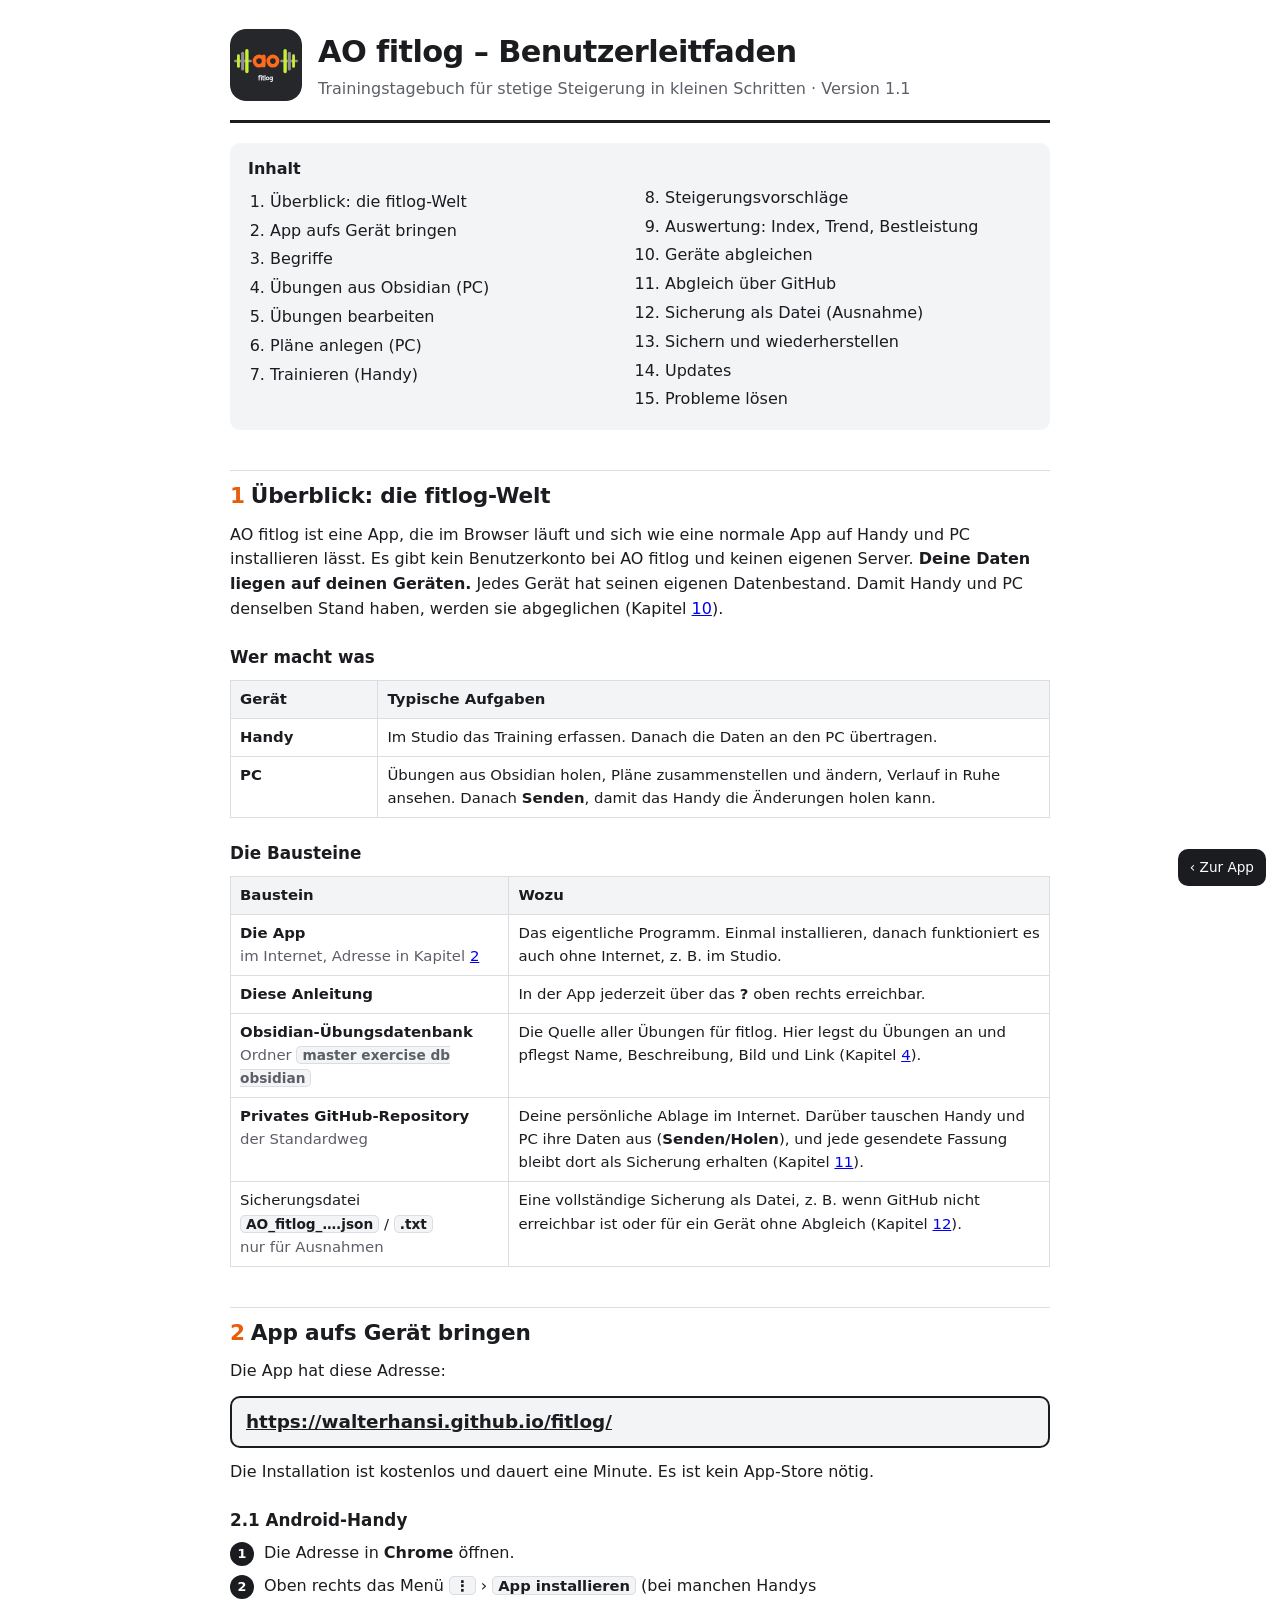
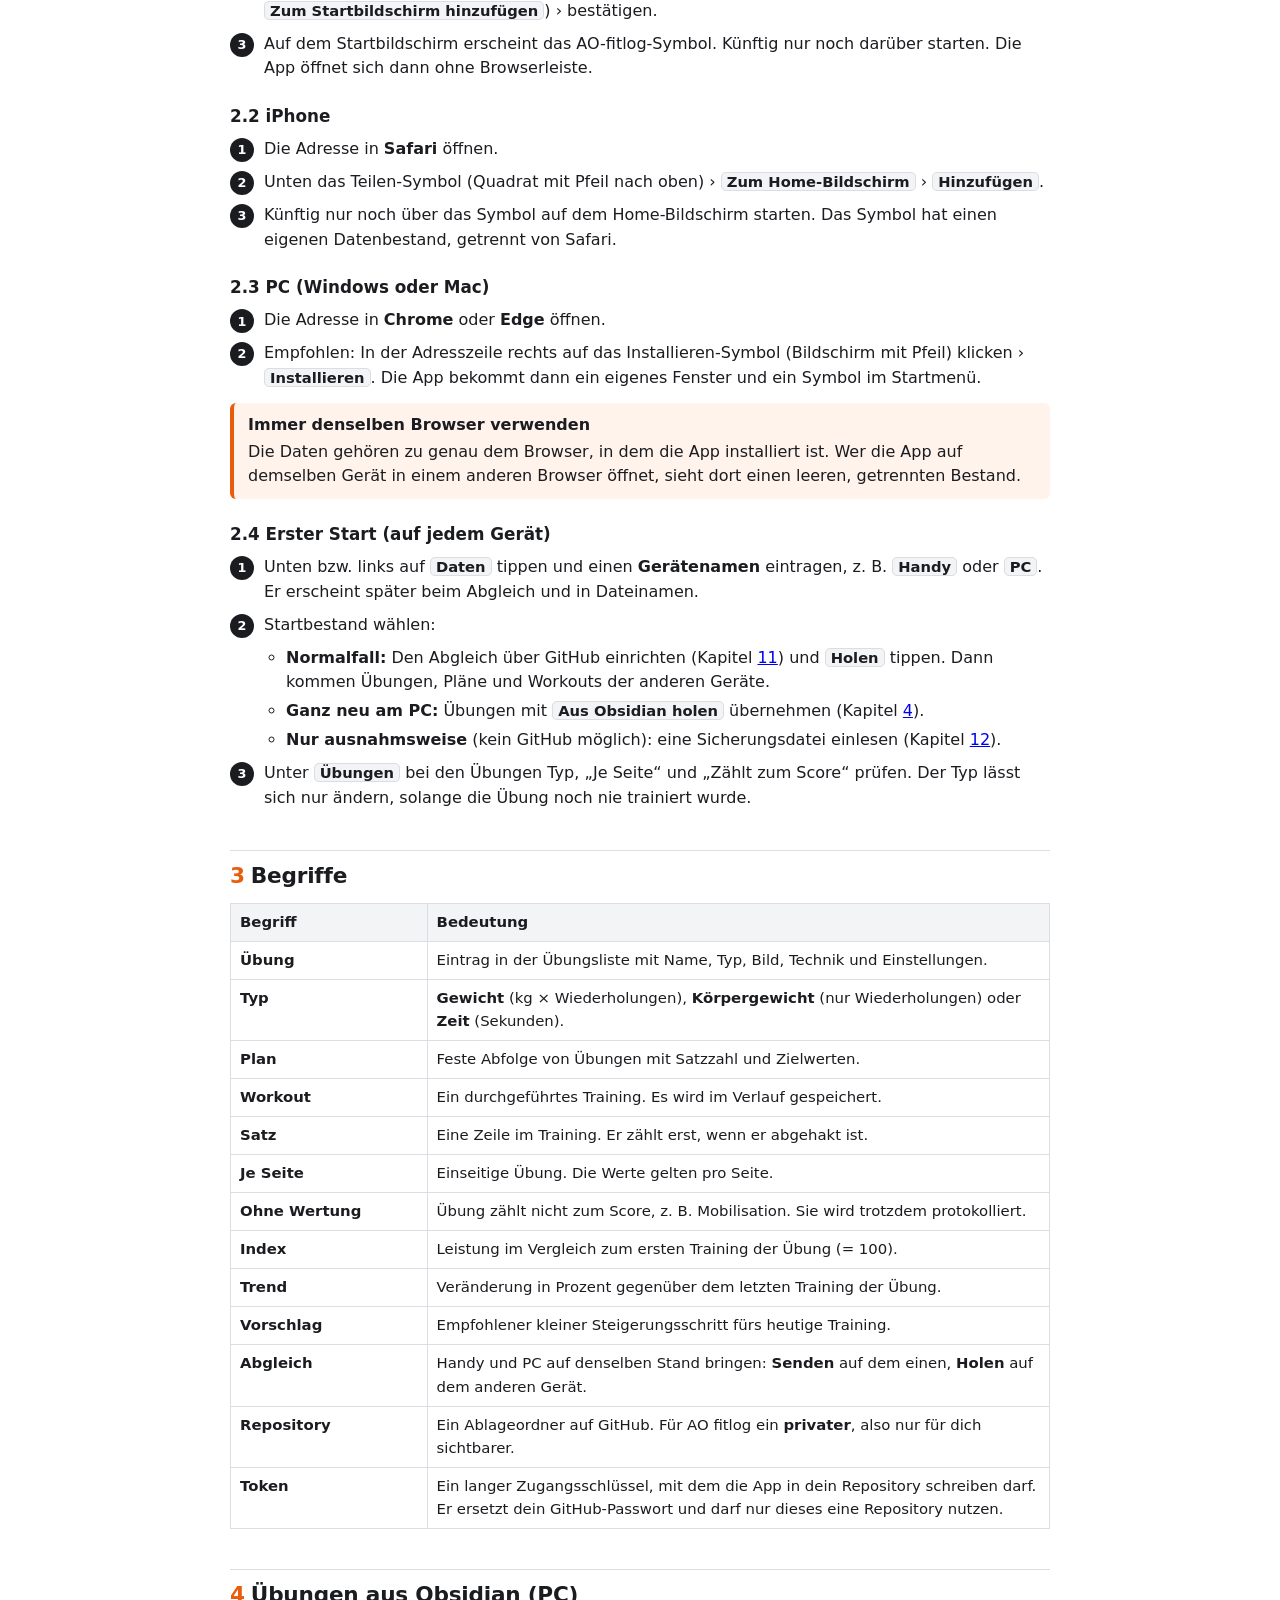
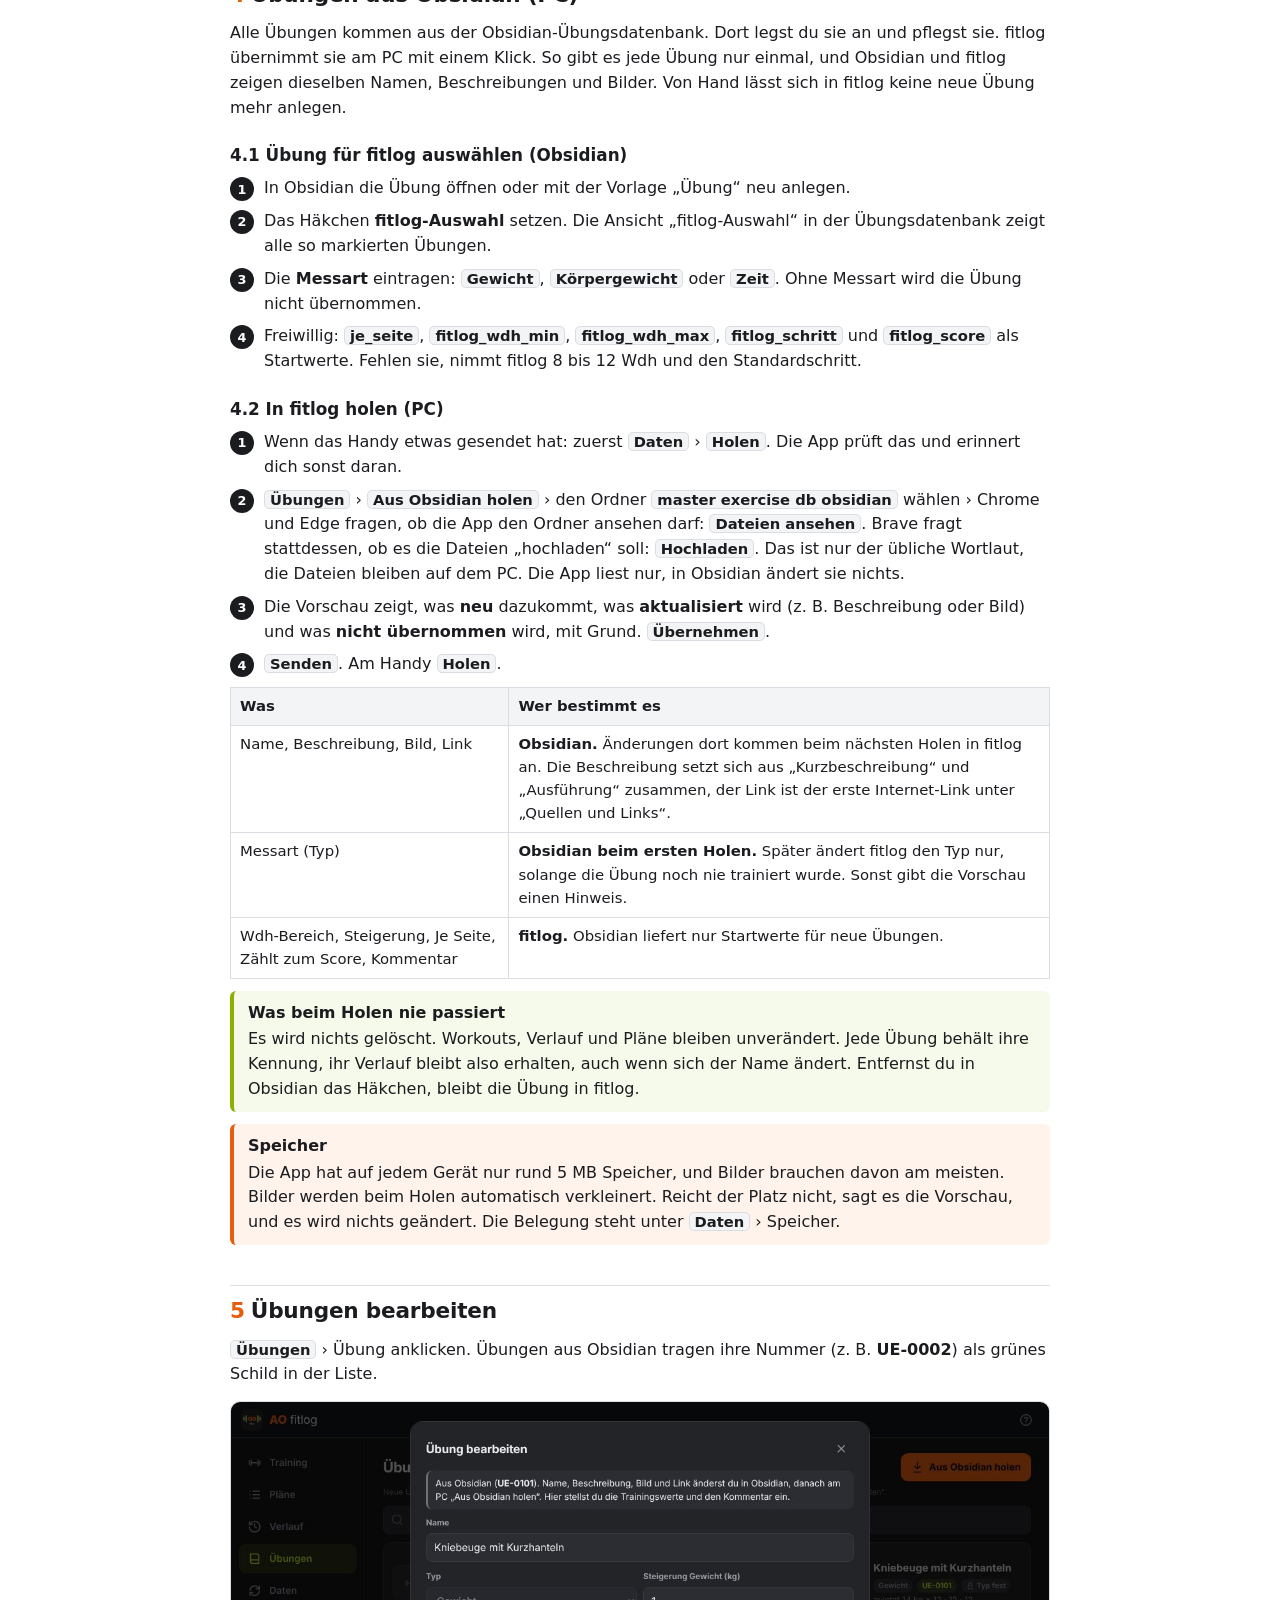
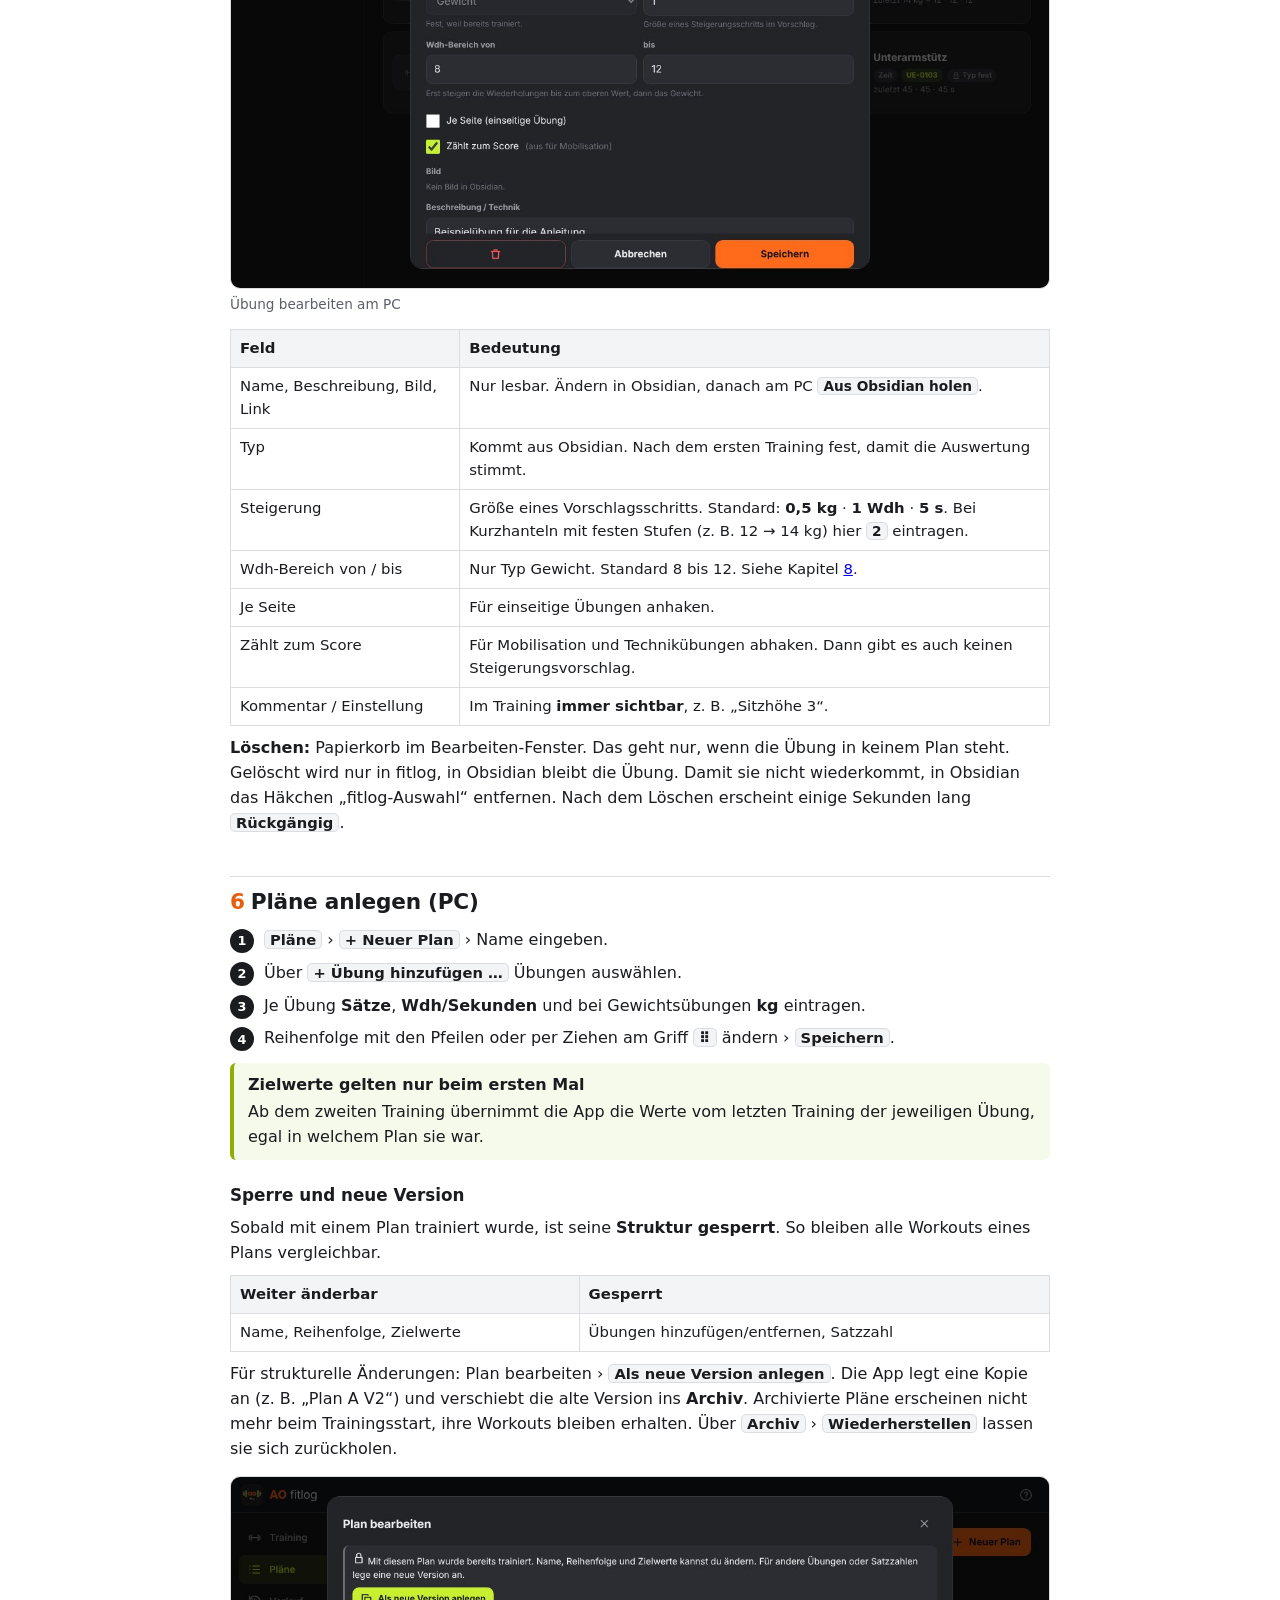
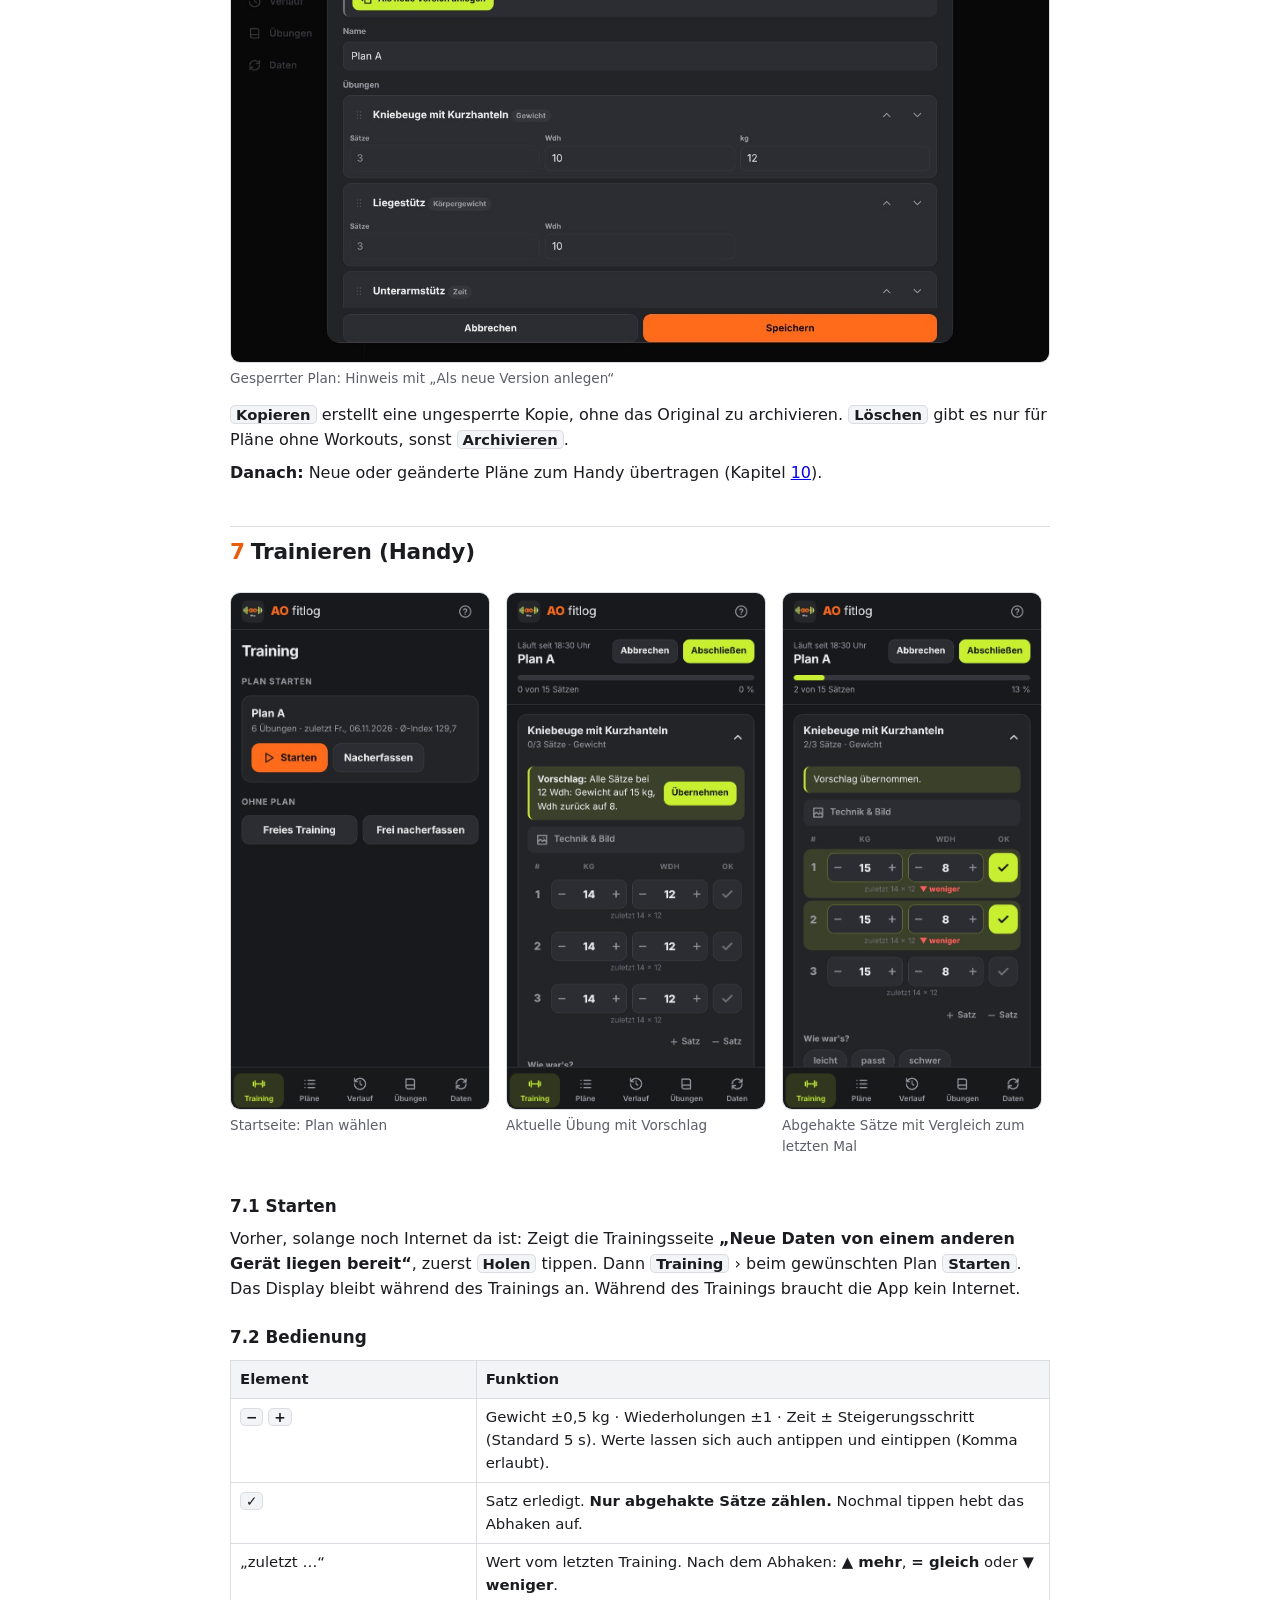
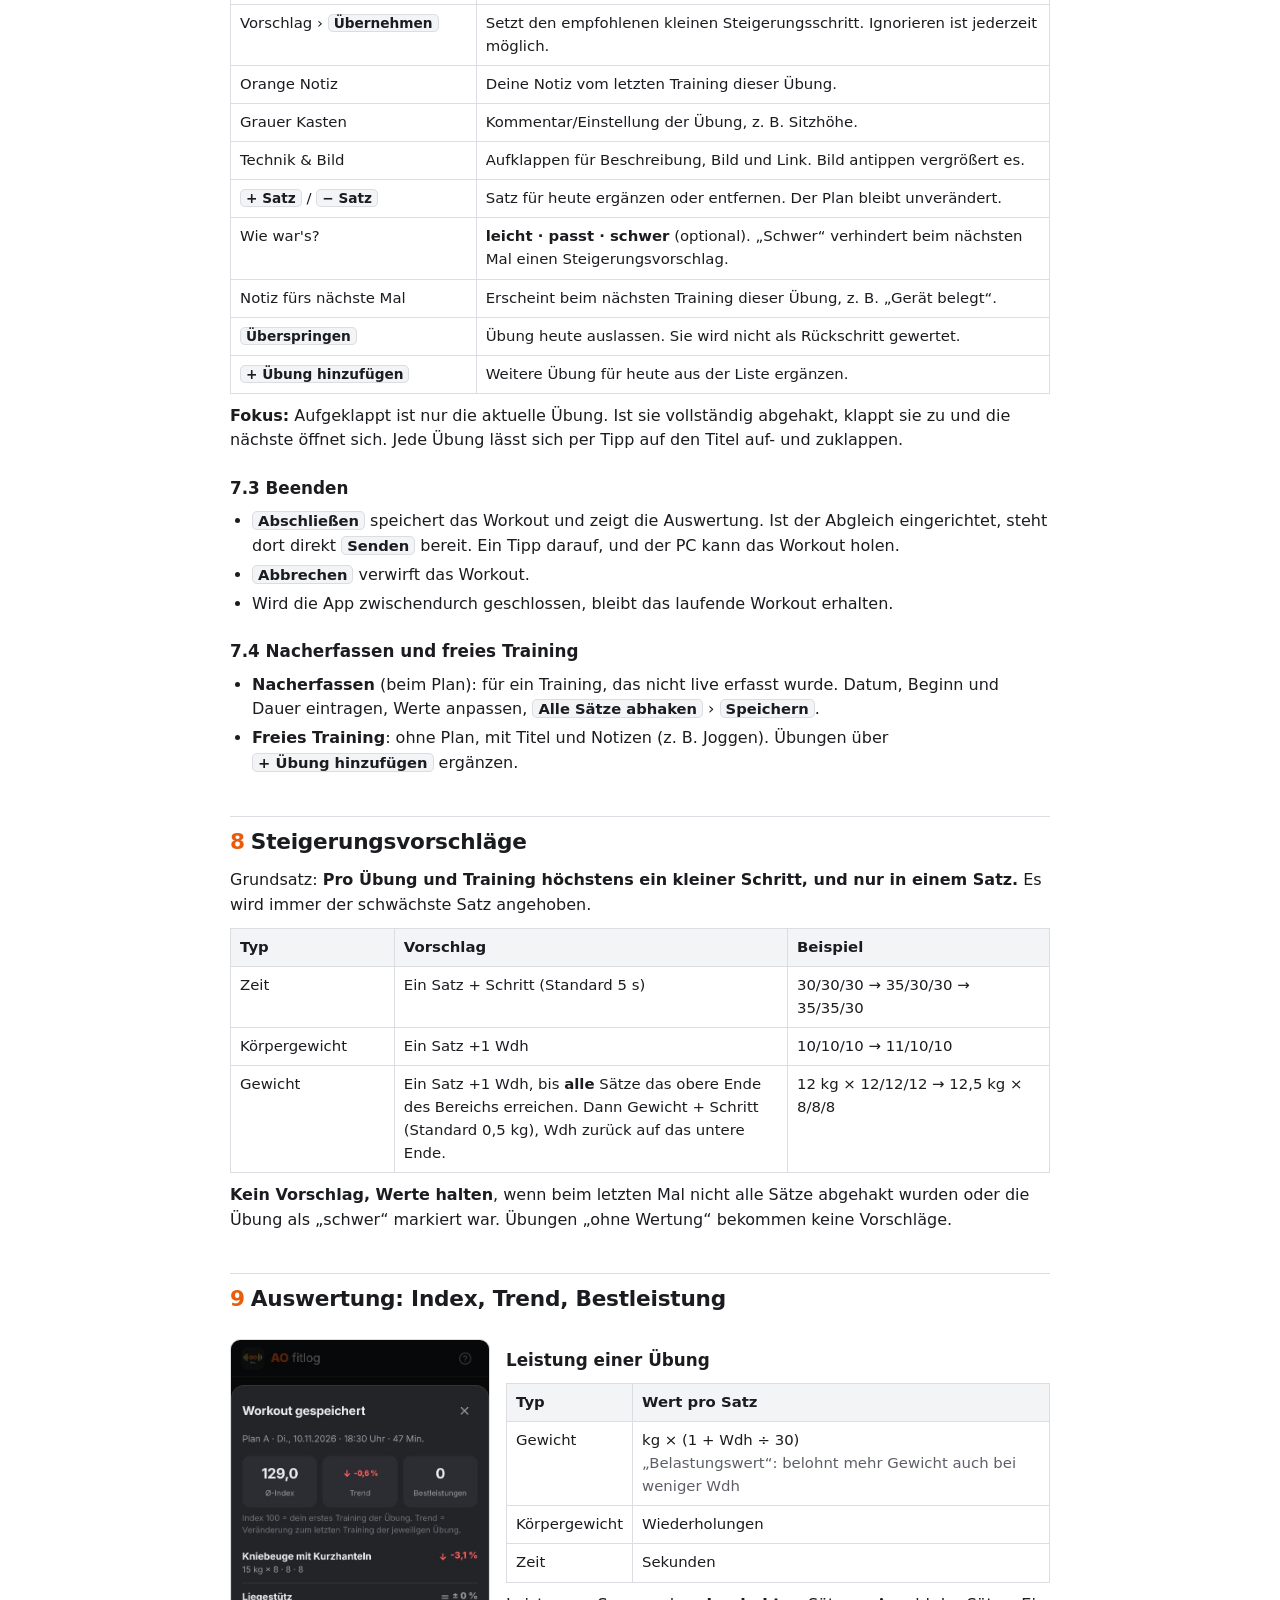
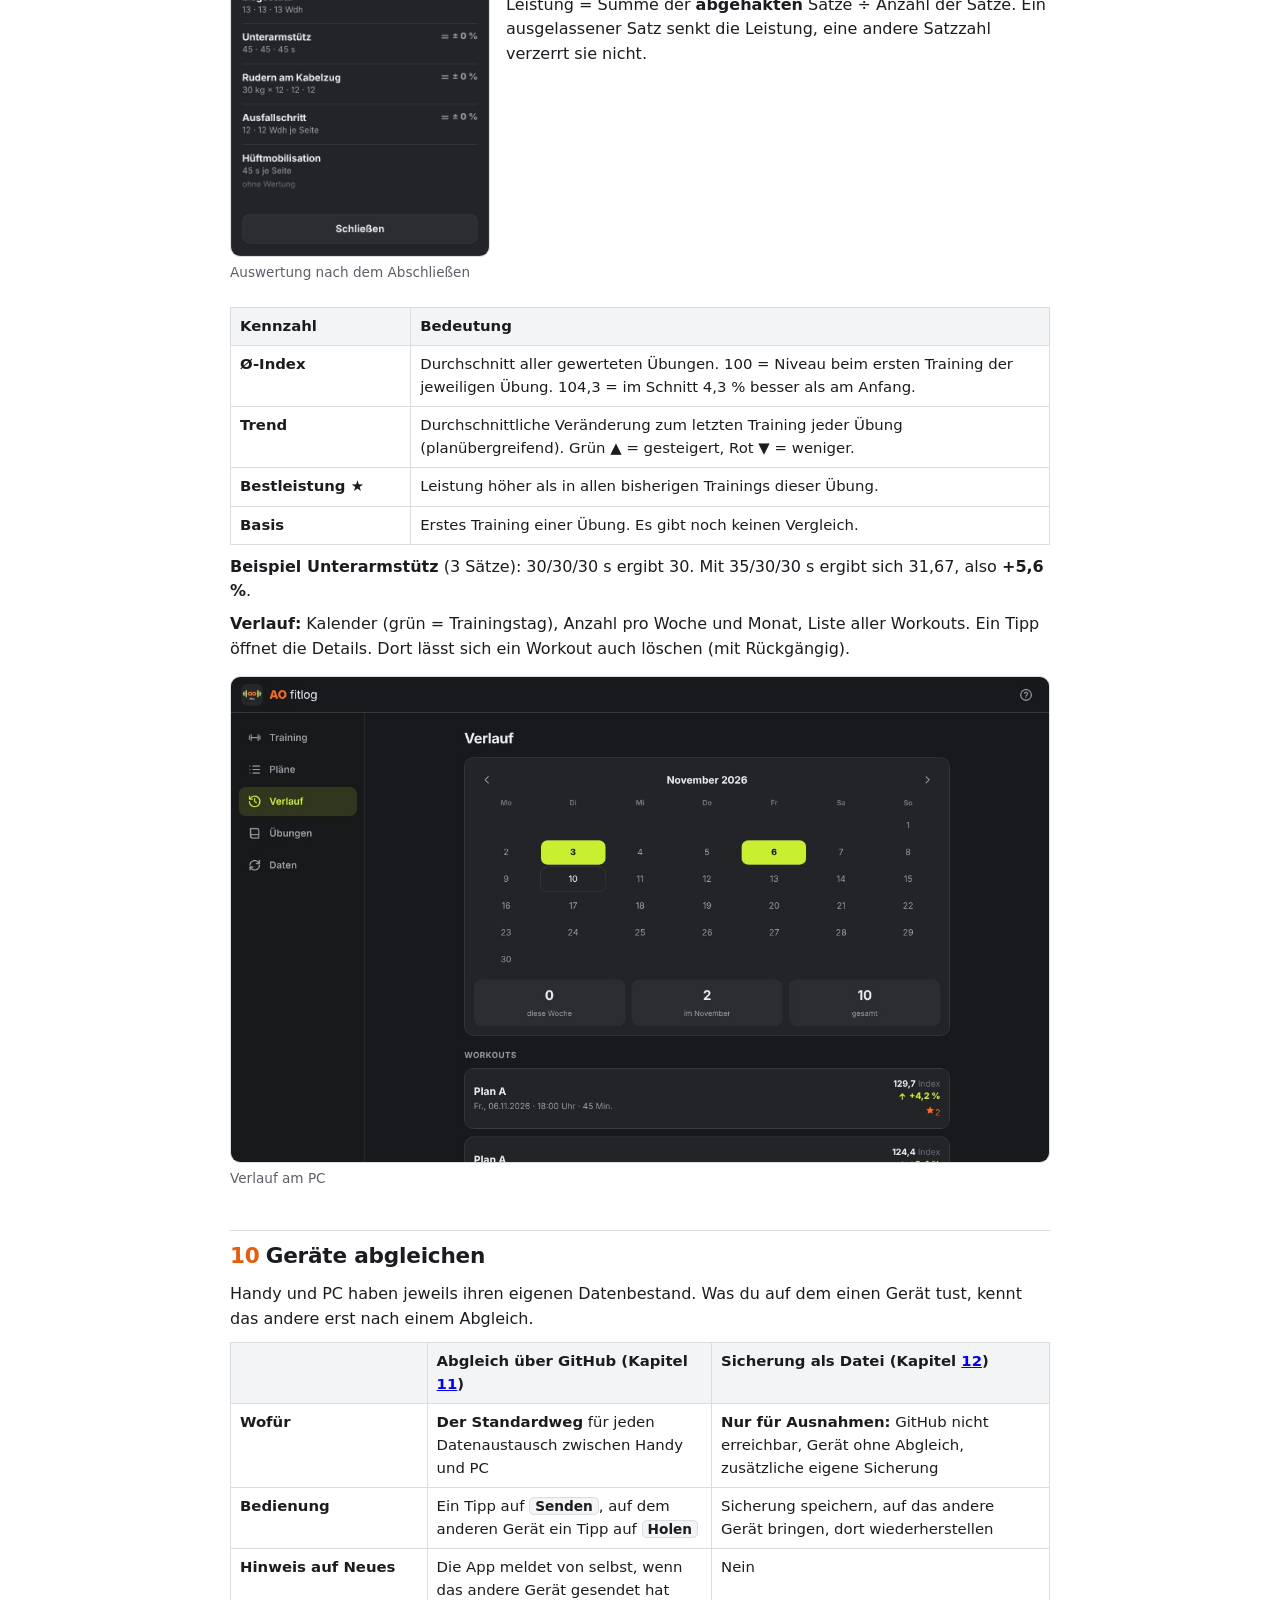
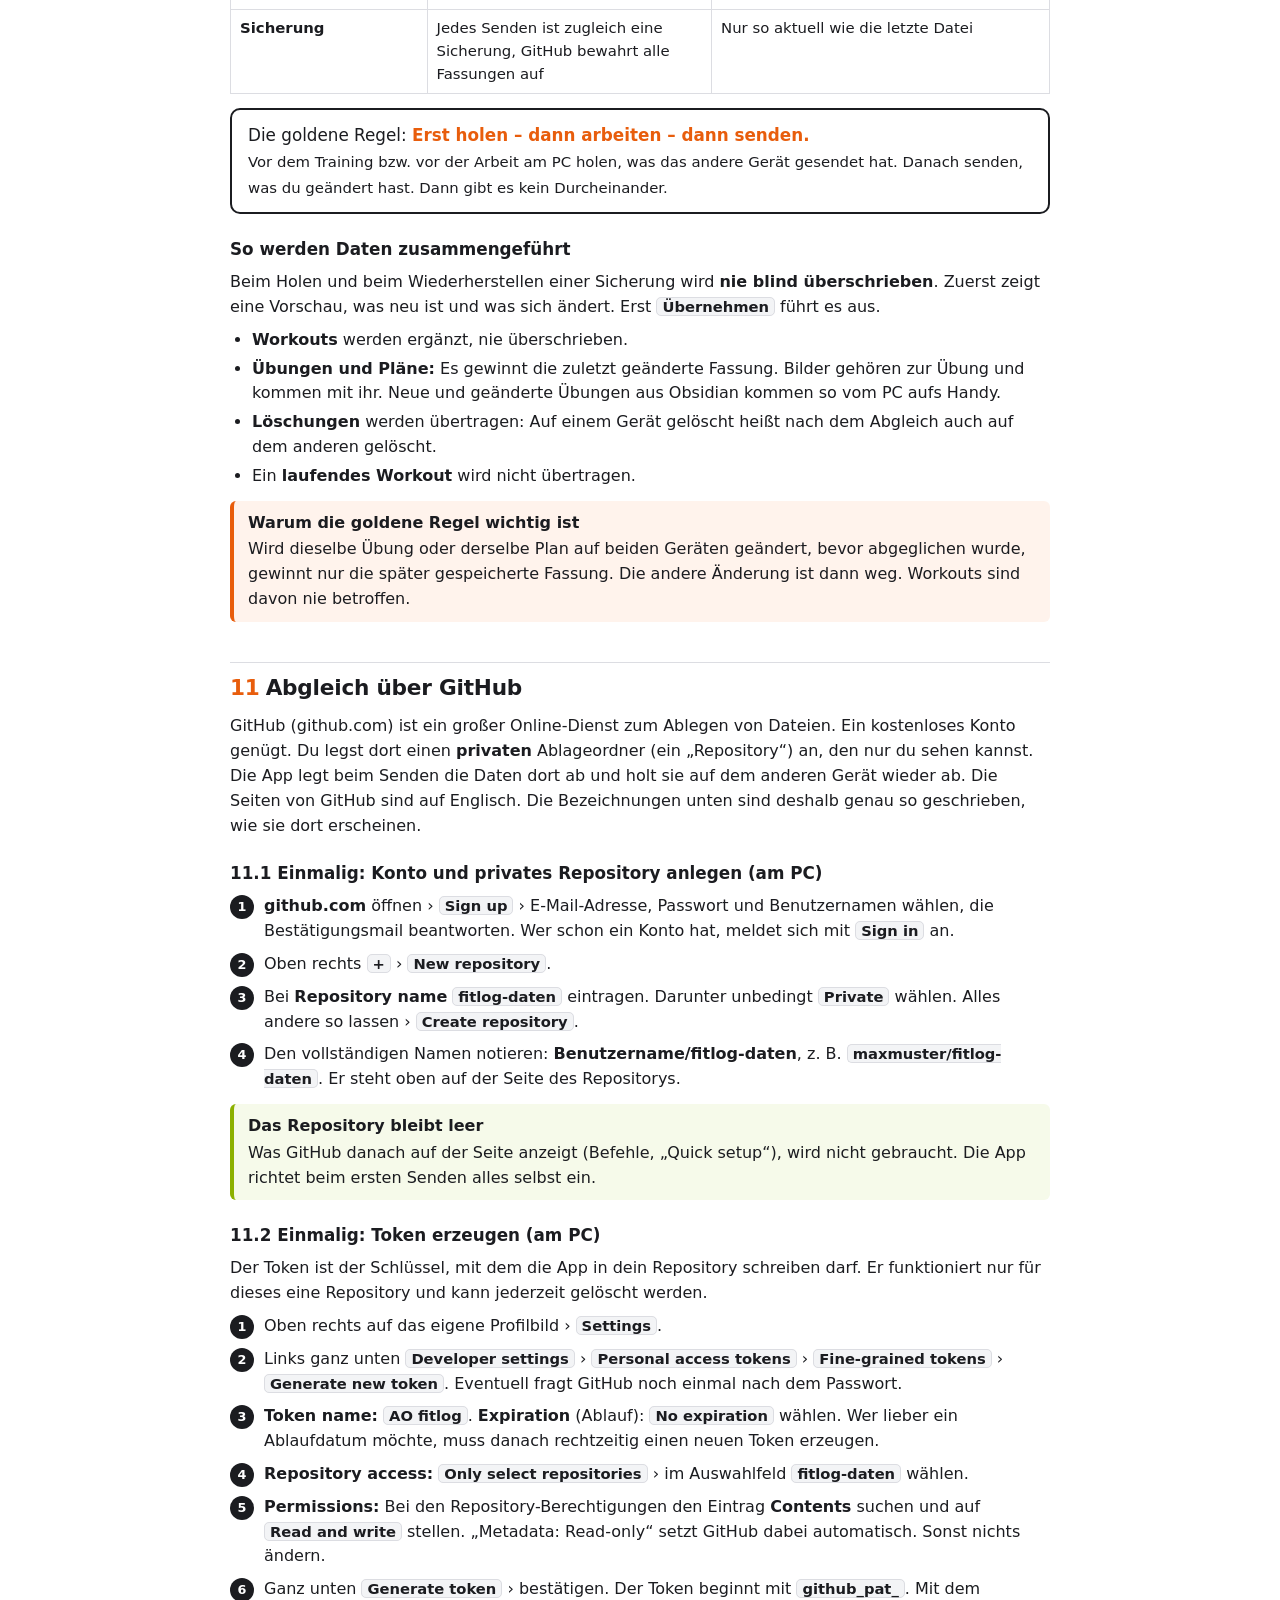
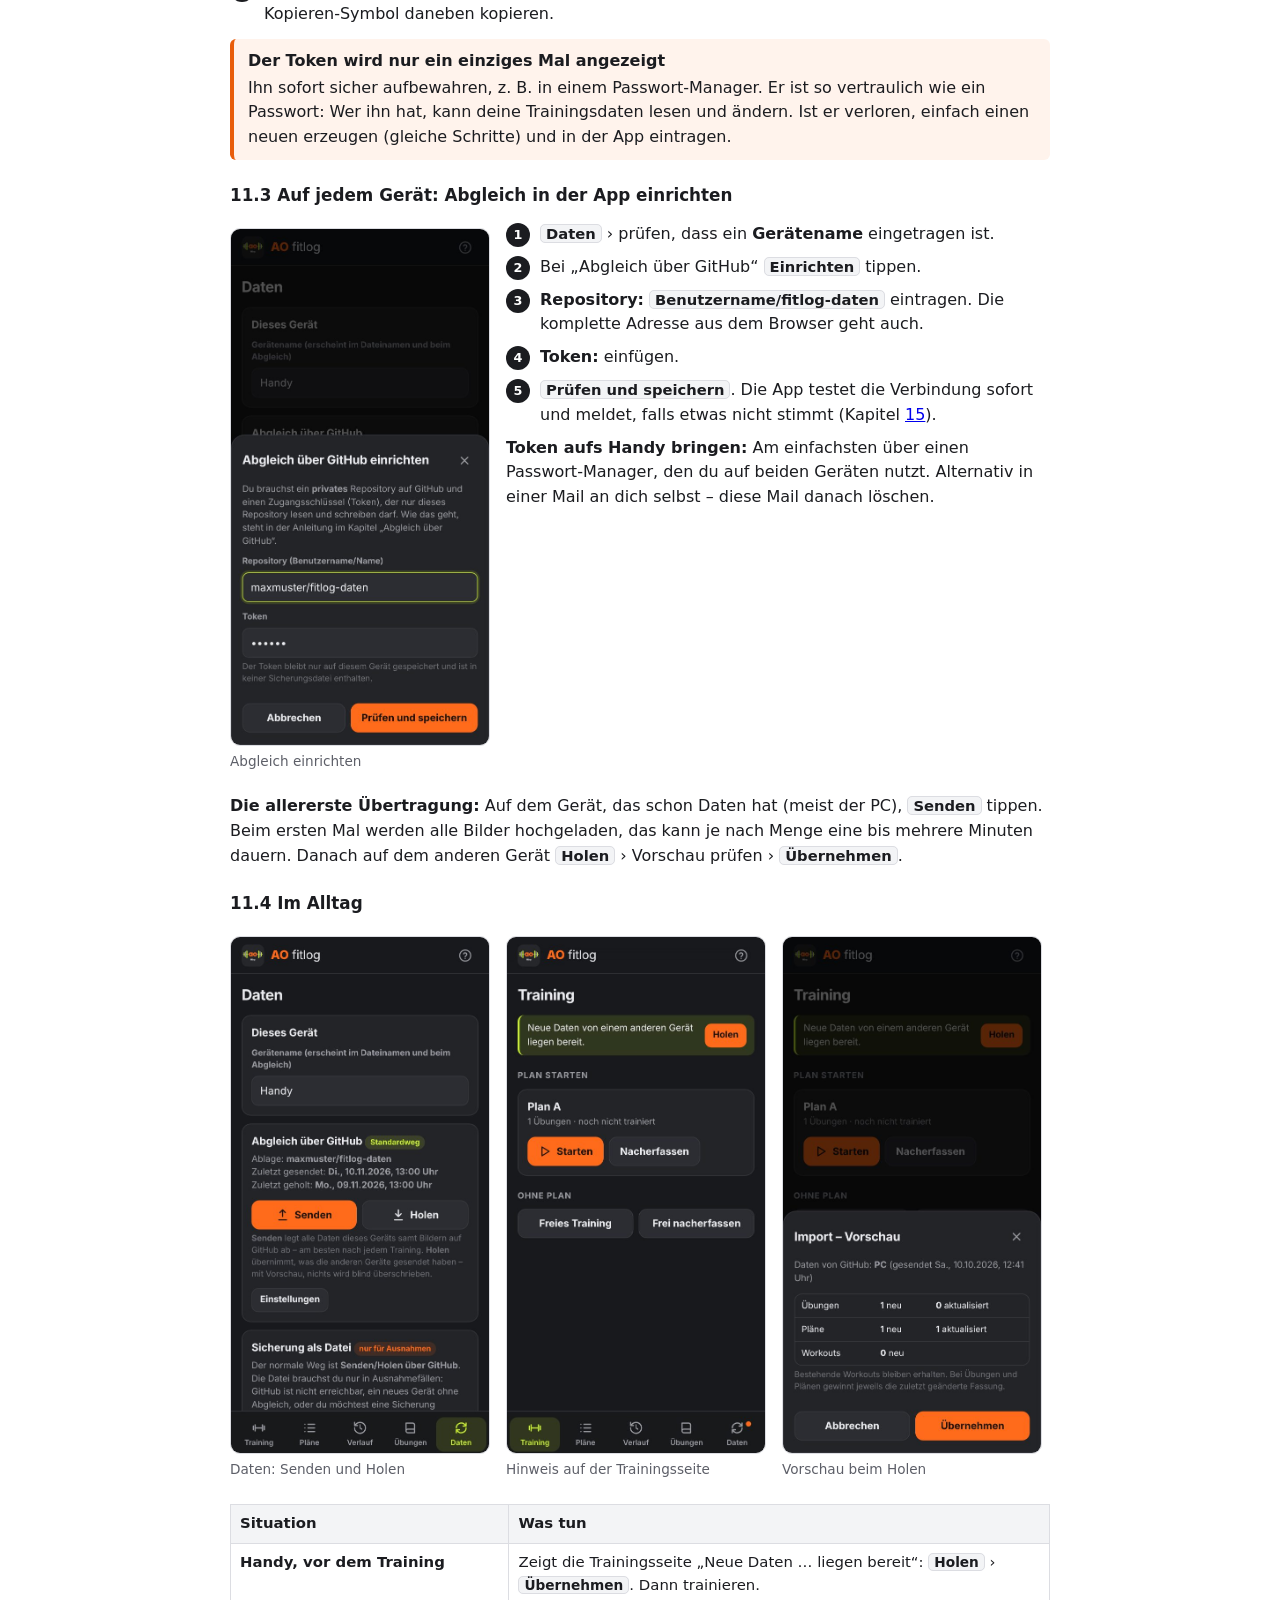
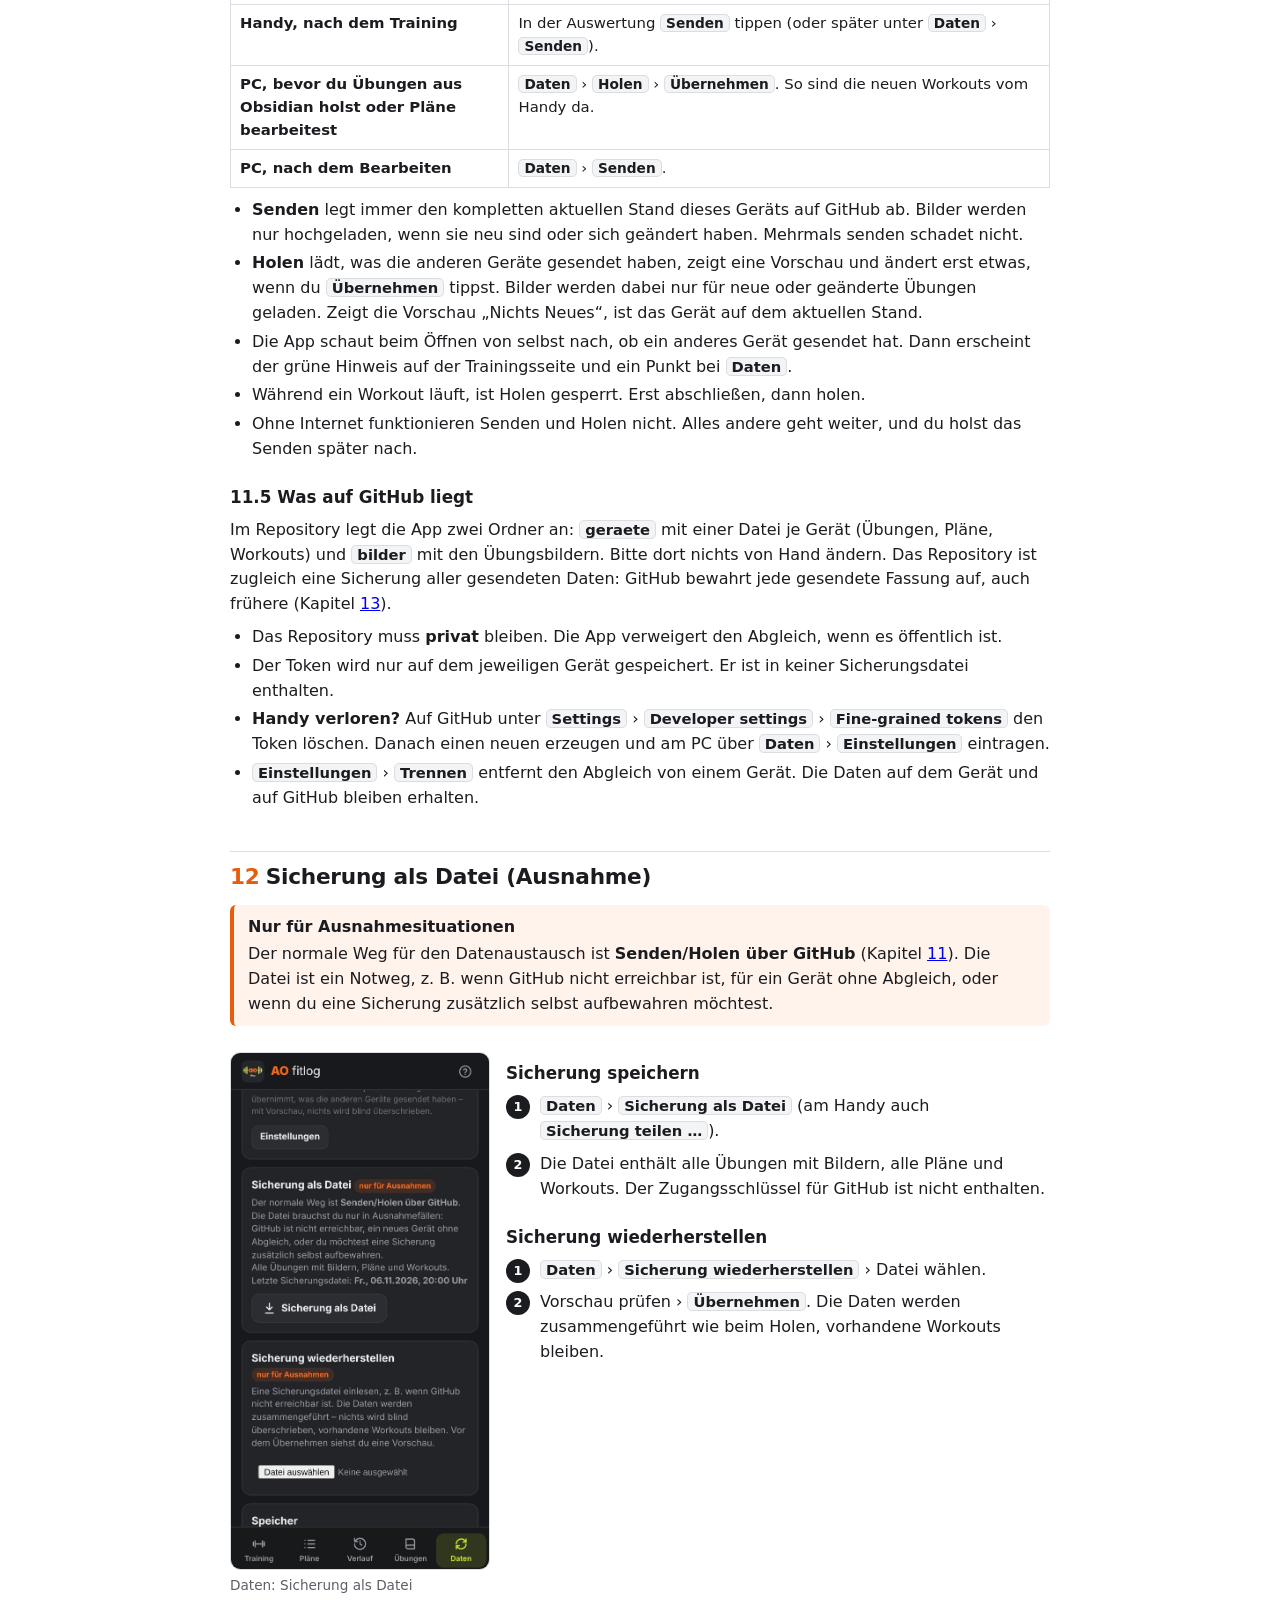
==== commit 046413fd: "Version 1.2.4: Anleitungsbilder neu mit neutralen Beispieldaten (nur Anleitung) Co-Authored-By: Clau" ====
--- a/anleitung.html
+++ b/anleitung.html
@@ -201,7 +201,7 @@
 <!-- ============================================================ -->
 <h2 id="import"><span class="n">5</span>Übungen bearbeiten</h2>
 <p><span class="k">Übungen</span> › Übung anklicken. Übungen aus Obsidian tragen ihre Nummer (z. B. <b>UE-0002</b>) als grünes Schild in der Liste.</p>
-<figure><img src="anleitung-bilder/07_pc_uebung.jpg" alt="Übung bearbeiten am PC"><figcaption>Übung bearbeiten (Bild aus einer früheren Version)</figcaption></figure>
+<figure><img src="anleitung-bilder/07_pc_uebung.jpg" alt="Übung bearbeiten am PC"><figcaption>Übung bearbeiten am PC</figcaption></figure>
 <table>
   <tr><th style="width:28%">Feld</th><th>Bedeutung</th></tr>
   <tr><td>Name, Beschreibung, Bild, Link</td><td>Nur lesbar. Ändern in Obsidian, danach am PC <span class="k">Aus Obsidian holen</span>.</td></tr>
@@ -230,7 +230,7 @@
   <tr><th>Weiter änderbar</th><th>Gesperrt</th></tr>
   <tr><td>Name, Reihenfolge, Zielwerte</td><td>Übungen hinzufügen/entfernen, Satzzahl</td></tr>
 </table>
-<p>Für strukturelle Änderungen: Plan bearbeiten › <span class="k">Als neue Version anlegen</span>. Die App legt eine Kopie an (z. B. „vitago 1 V2“) und verschiebt die alte Version ins <b>Archiv</b>. Archivierte Pläne erscheinen nicht mehr beim Trainingsstart, ihre Workouts bleiben erhalten. Über <span class="k">Archiv</span> › <span class="k">Wiederherstellen</span> lassen sie sich zurückholen.</p>
+<p>Für strukturelle Änderungen: Plan bearbeiten › <span class="k">Als neue Version anlegen</span>. Die App legt eine Kopie an (z. B. „Plan A V2“) und verschiebt die alte Version ins <b>Archiv</b>. Archivierte Pläne erscheinen nicht mehr beim Trainingsstart, ihre Workouts bleiben erhalten. Über <span class="k">Archiv</span> › <span class="k">Wiederherstellen</span> lassen sie sich zurückholen.</p>
 <figure><img src="anleitung-bilder/06_pc_plan_gesperrt.jpg" alt="Gesperrter Plan im Editor"><figcaption>Gesperrter Plan: Hinweis mit „Als neue Version anlegen“</figcaption></figure>
 <p><span class="k">Kopieren</span> erstellt eine ungesperrte Kopie, ohne das Original zu archivieren. <span class="k">Löschen</span> gibt es nur für Pläne ohne Workouts, sonst <span class="k">Archivieren</span>.</p>
 <p><b>Danach:</b> Neue oder geänderte Pläne zum Handy übertragen (Kapitel <a href="#sync">10</a>).</p>
@@ -306,7 +306,7 @@
   <tr><td><b>Bestleistung ★</b></td><td>Leistung höher als in allen bisherigen Trainings dieser Übung.</td></tr>
   <tr><td><b>Basis</b></td><td>Erstes Training einer Übung. Es gibt noch keinen Vergleich.</td></tr>
 </table>
-<p><b>Beispiel SkiErg</b> (3 Sätze): 30/30/30 s ergibt 30. Mit 35/30/30 s ergibt sich 31,67, also <b>+5,6 %</b>.</p>
+<p><b>Beispiel Unterarmstütz</b> (3 Sätze): 30/30/30 s ergibt 30. Mit 35/30/30 s ergibt sich 31,67, also <b>+5,6 %</b>.</p>
 <p><b>Verlauf:</b> Kalender (grün = Trainingstag), Anzahl pro Woche und Monat, Liste aller Workouts. Ein Tipp öffnet die Details. Dort lässt sich ein Workout auch löschen (mit Rückgängig).</p>
 <figure><img src="anleitung-bilder/08_pc_verlauf.jpg" alt="Verlauf am PC"><figcaption>Verlauf am PC</figcaption></figure>
 
@@ -409,7 +409,7 @@
 <h2 id="datei" class="pb"><span class="n">12</span>Sicherung als Datei (Ausnahme)</h2>
 <div class="box warn"><b>Nur für Ausnahmesituationen</b>Der normale Weg für den Datenaustausch ist <b>Senden/Holen über GitHub</b> (Kapitel <a href="#github">11</a>). Die Datei ist ein Notweg, z. B. wenn GitHub nicht erreichbar ist, für ein Gerät ohne Abgleich, oder wenn du eine Sicherung zusätzlich selbst aufbewahren möchtest.</div>
 <div class="figs">
-  <figure class="phone"><img src="anleitung-bilder/12_datei_austausch.jpg" alt="Sicherung als Datei"><figcaption>Daten: Sicherung als Datei (Bild aus einer früheren Version)</figcaption></figure>
+  <figure class="phone"><img src="anleitung-bilder/12_datei_austausch.jpg" alt="Sicherung als Datei"><figcaption>Daten: Sicherung als Datei</figcaption></figure>
   <div style="flex:1 1 320px">
     <h3>Sicherung speichern</h3>
     <ol class="steps">
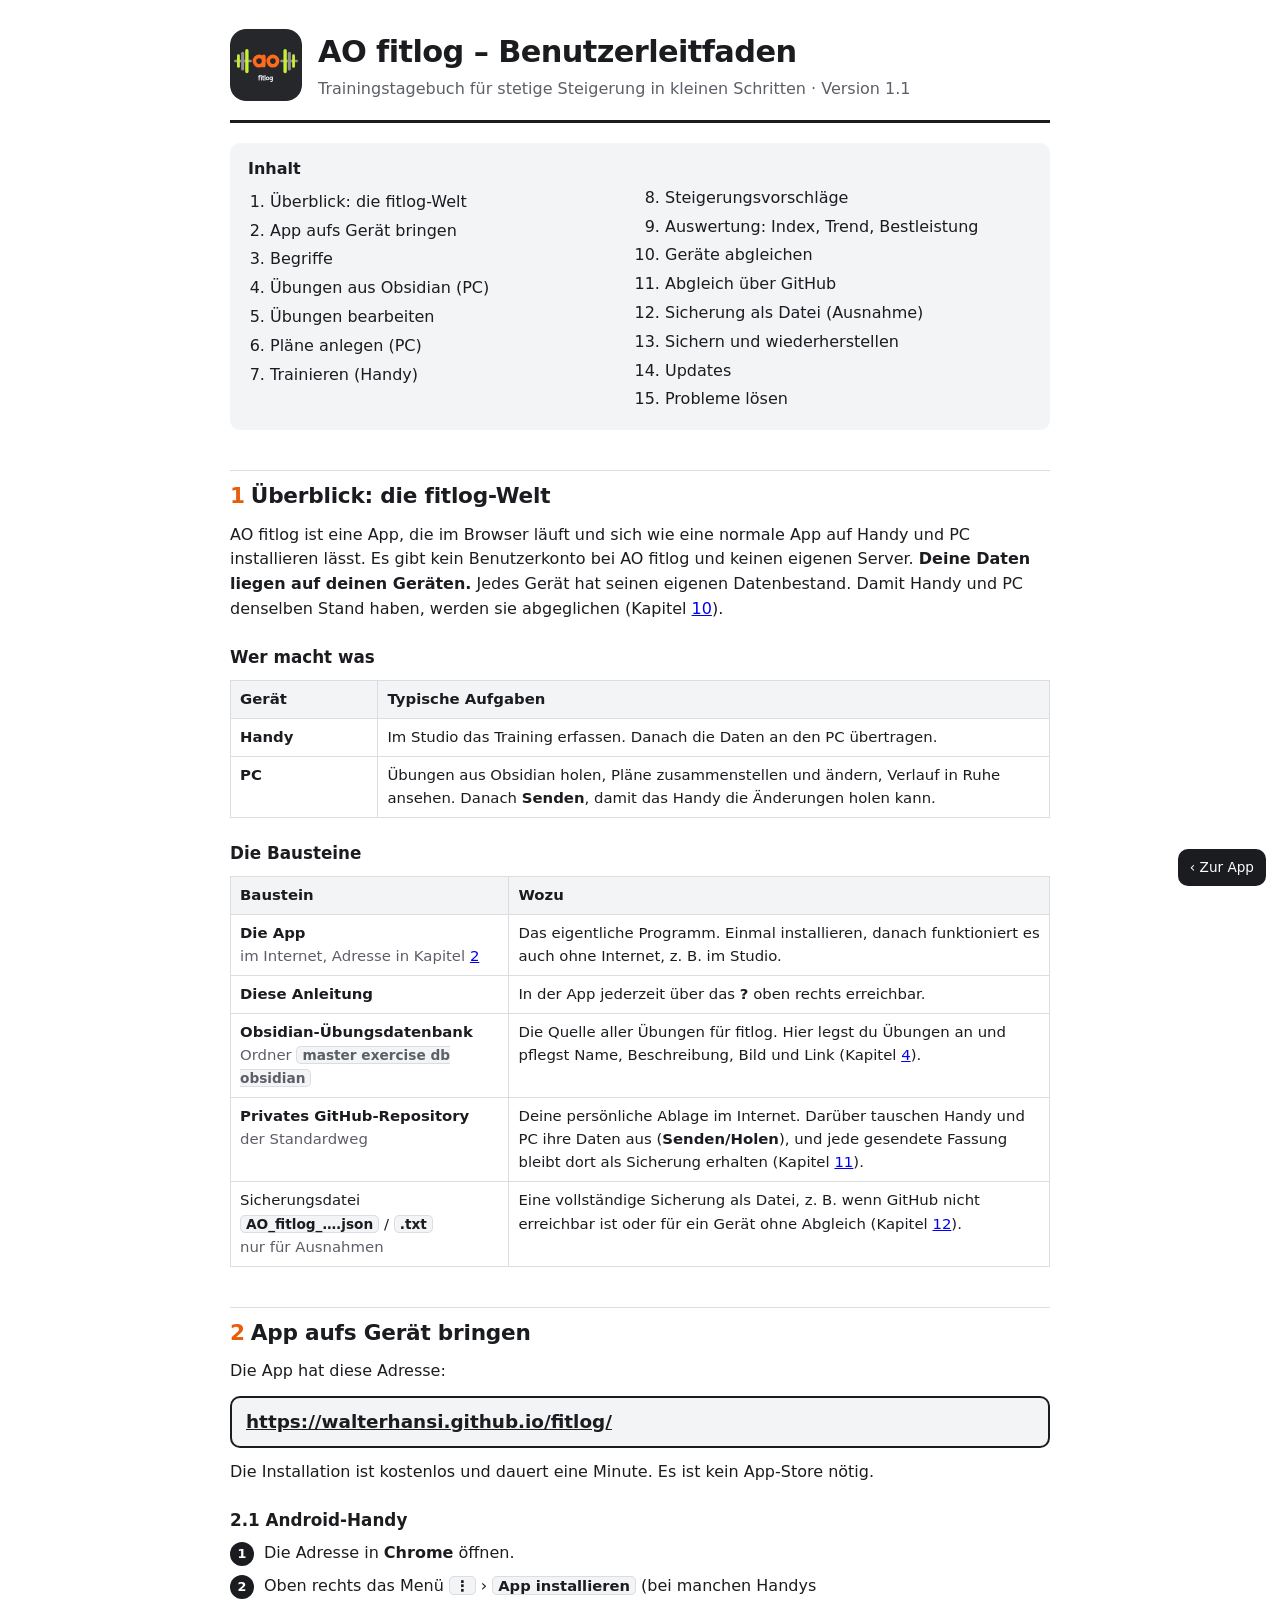
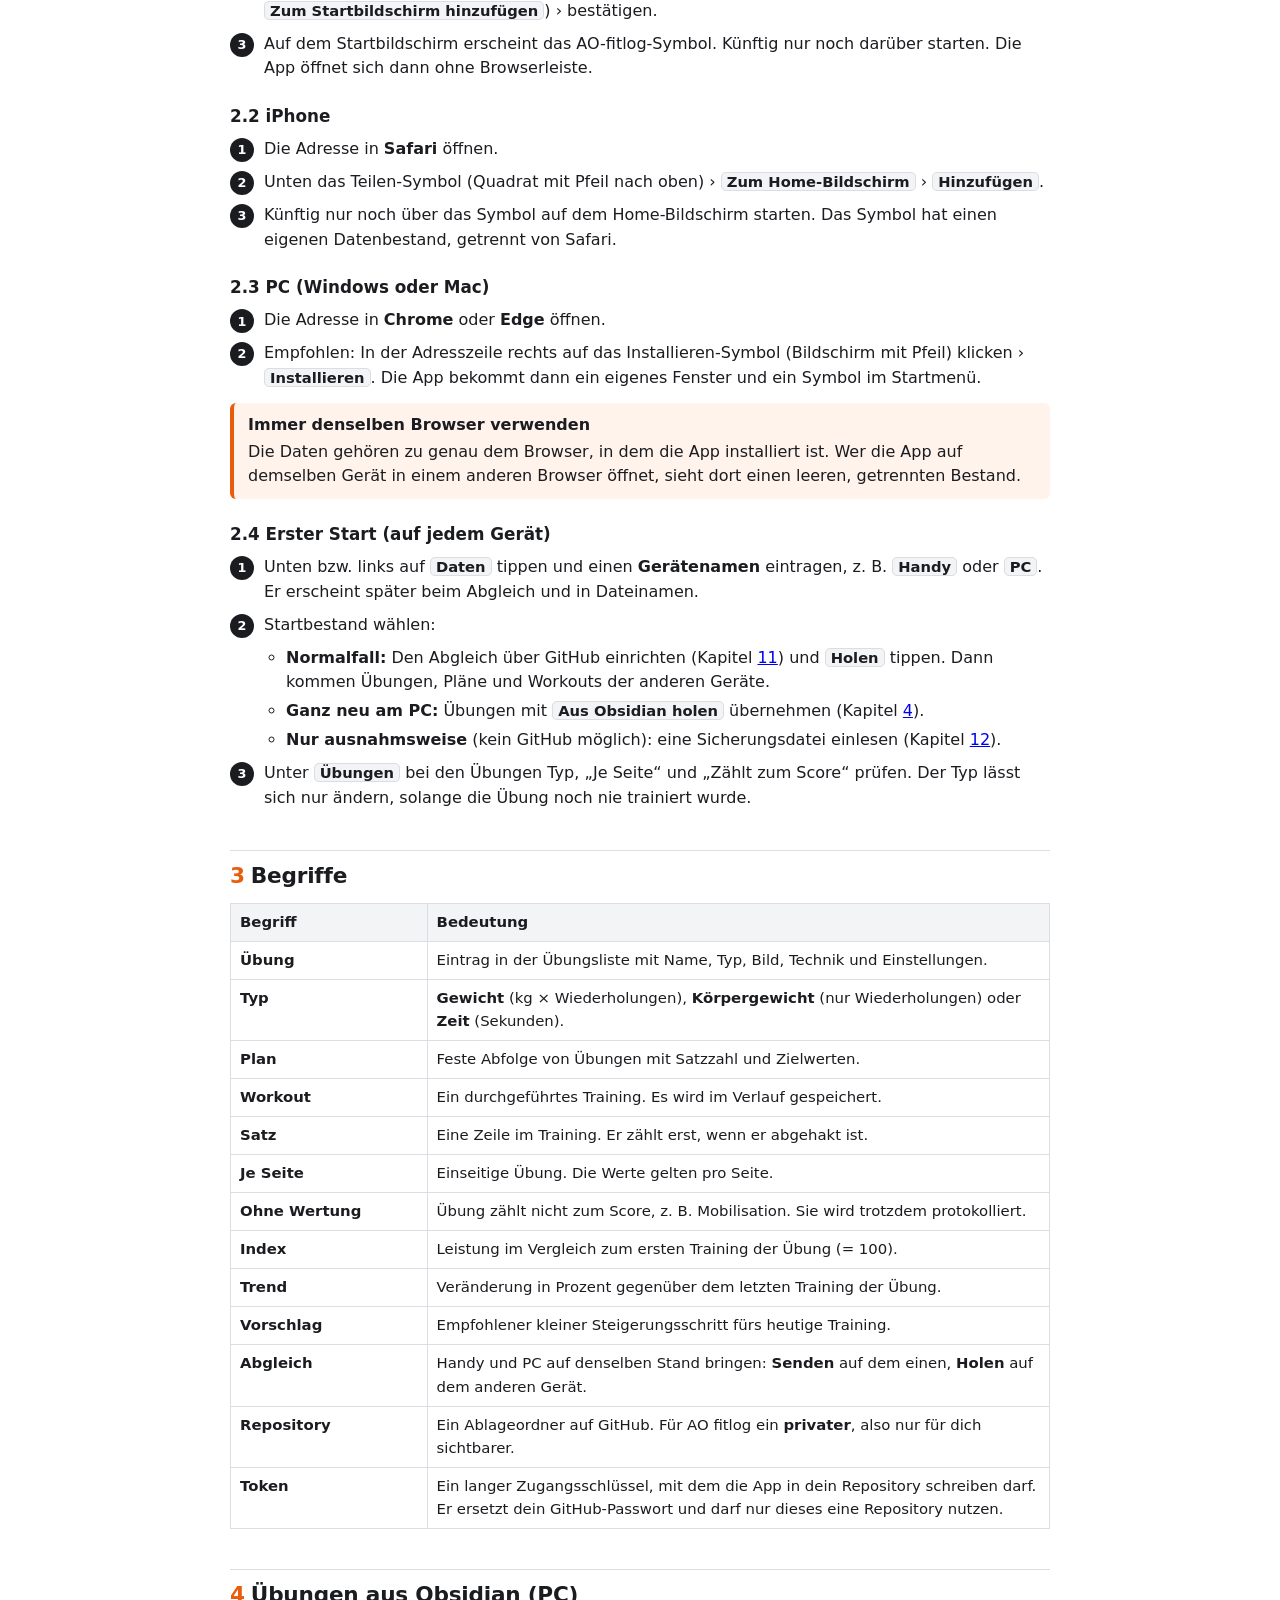
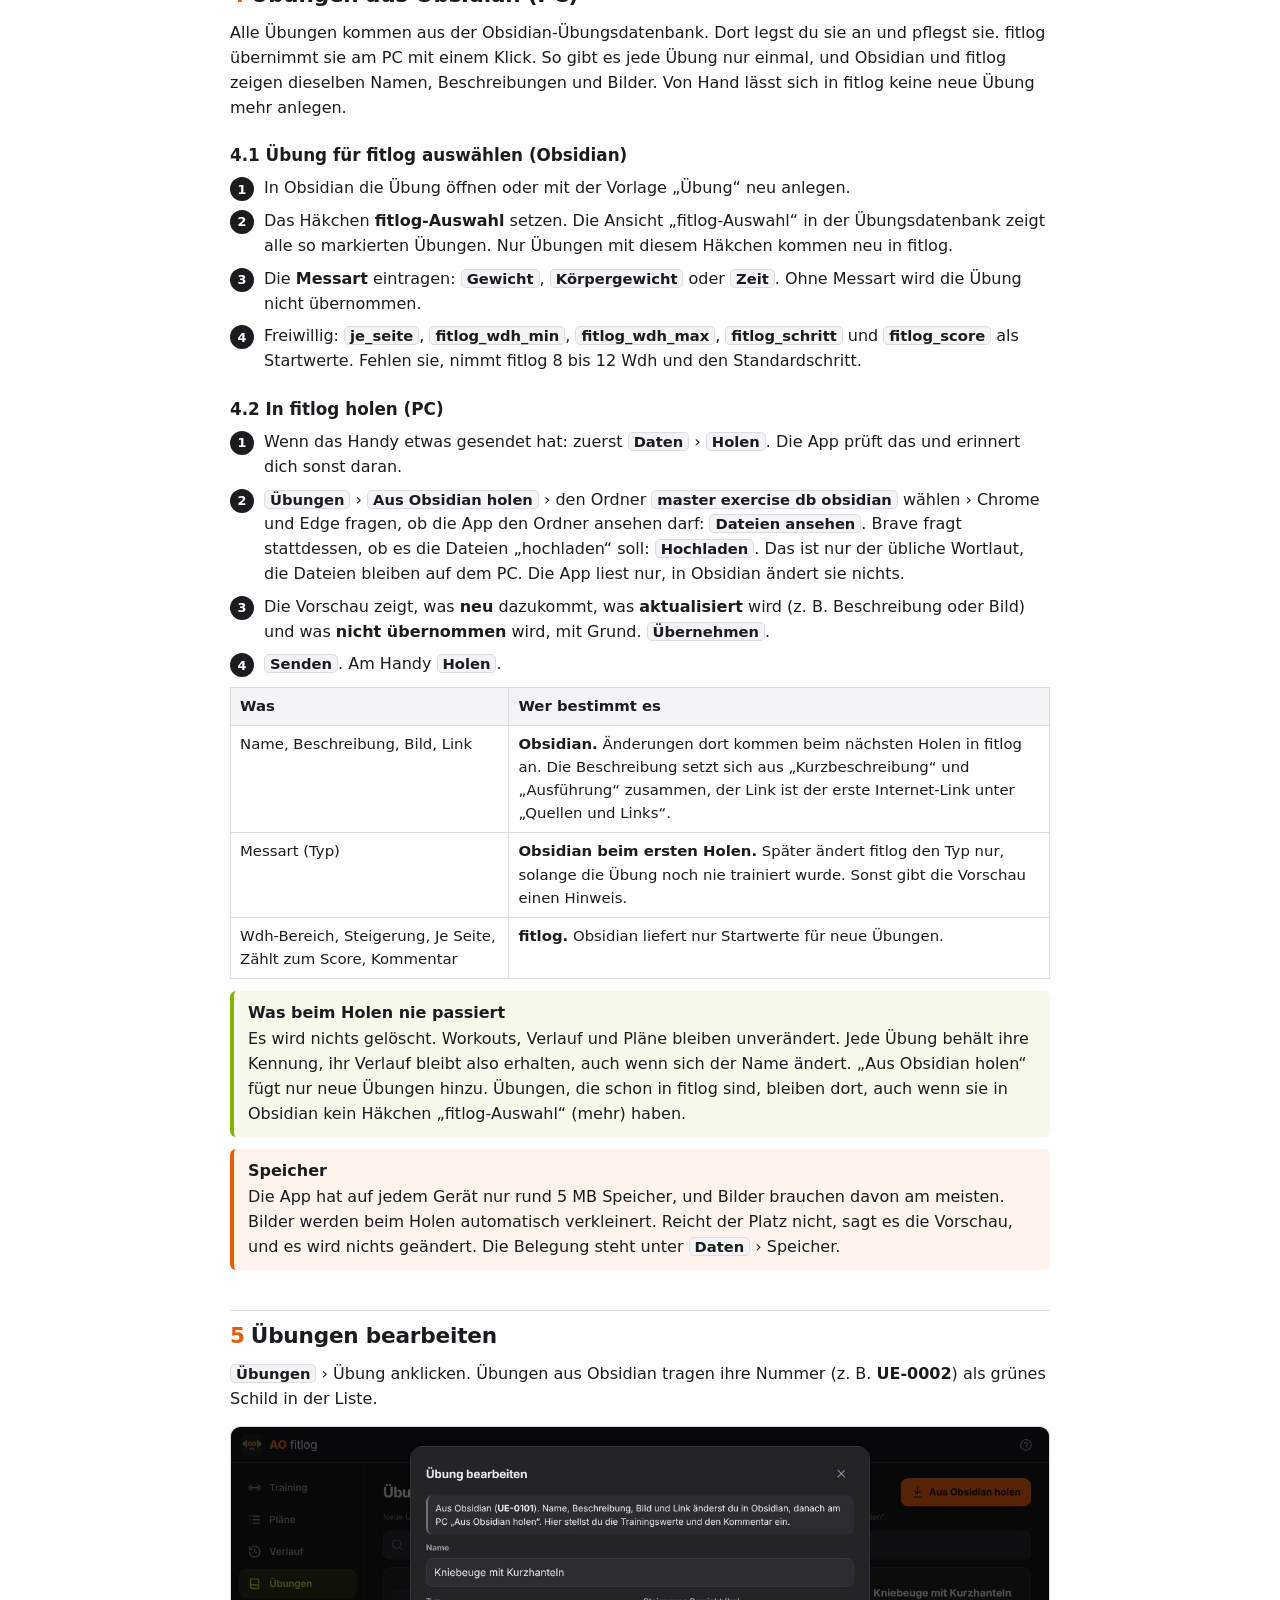
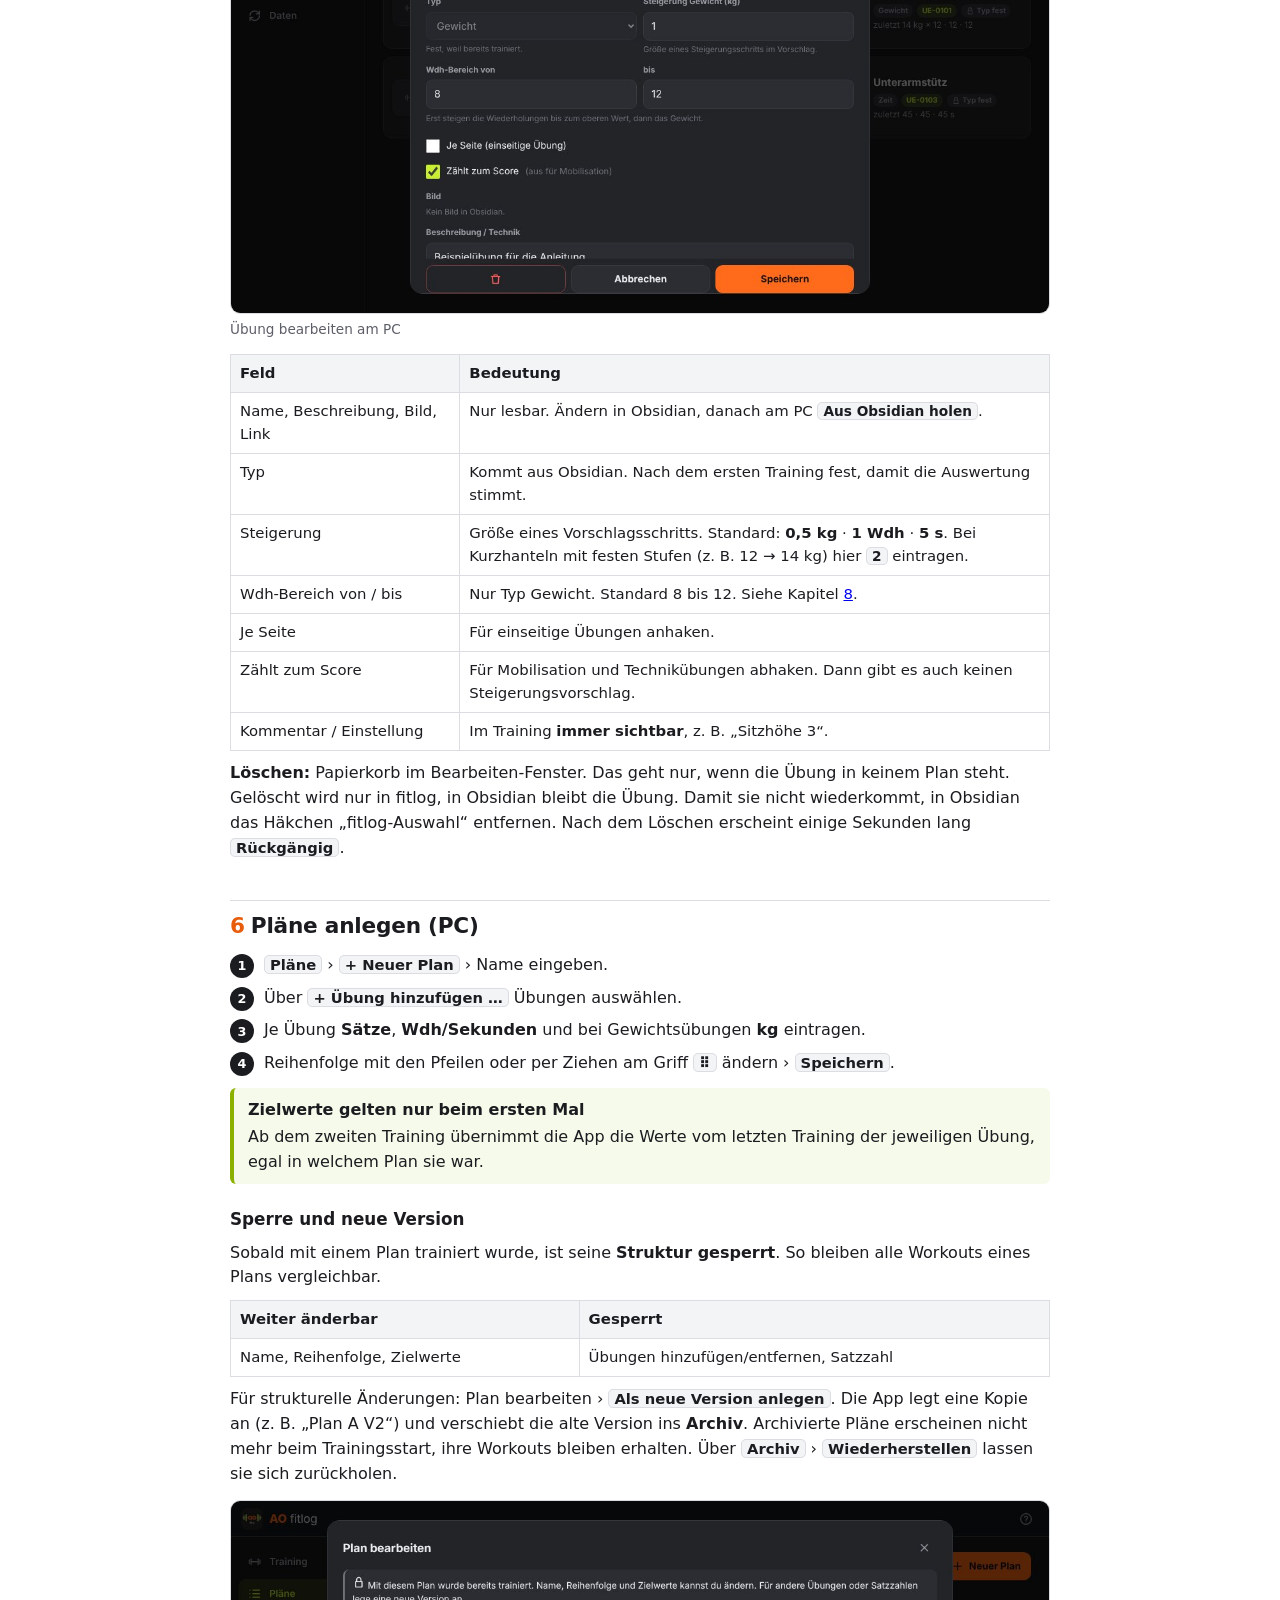
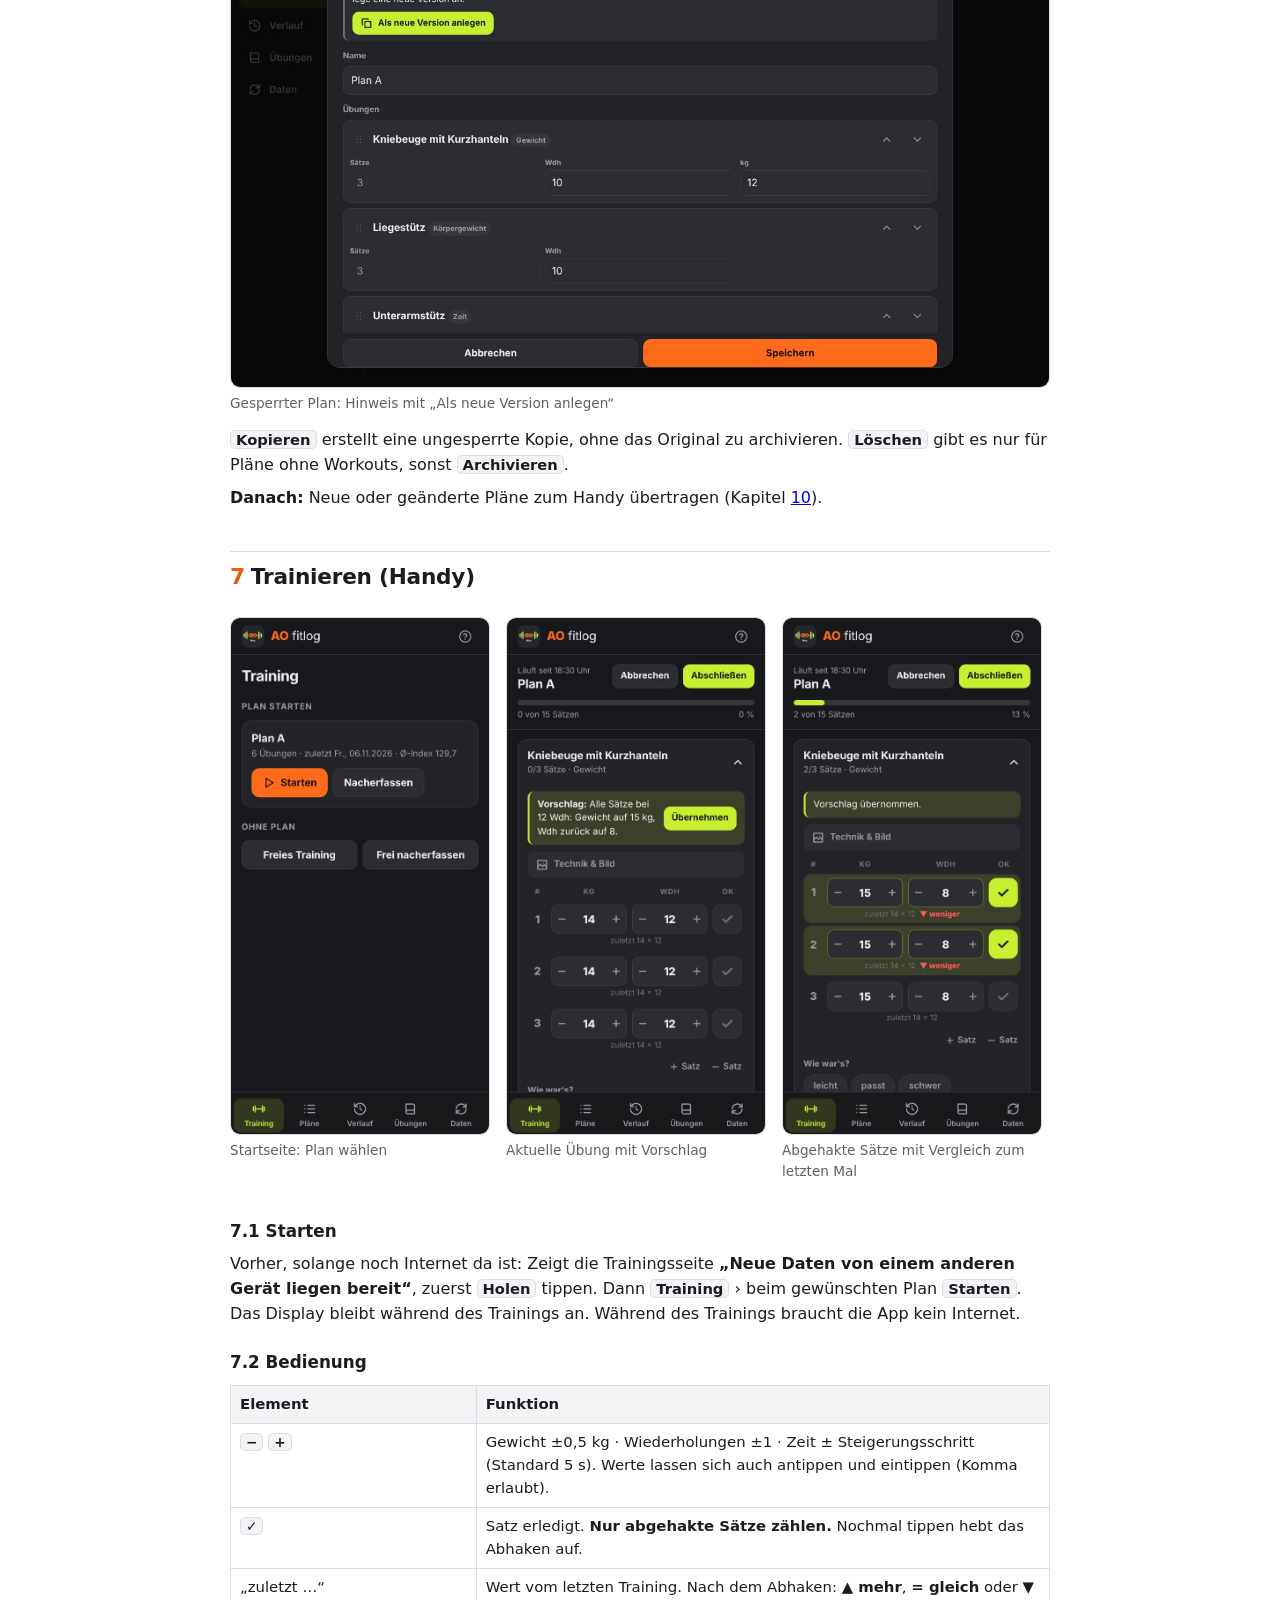
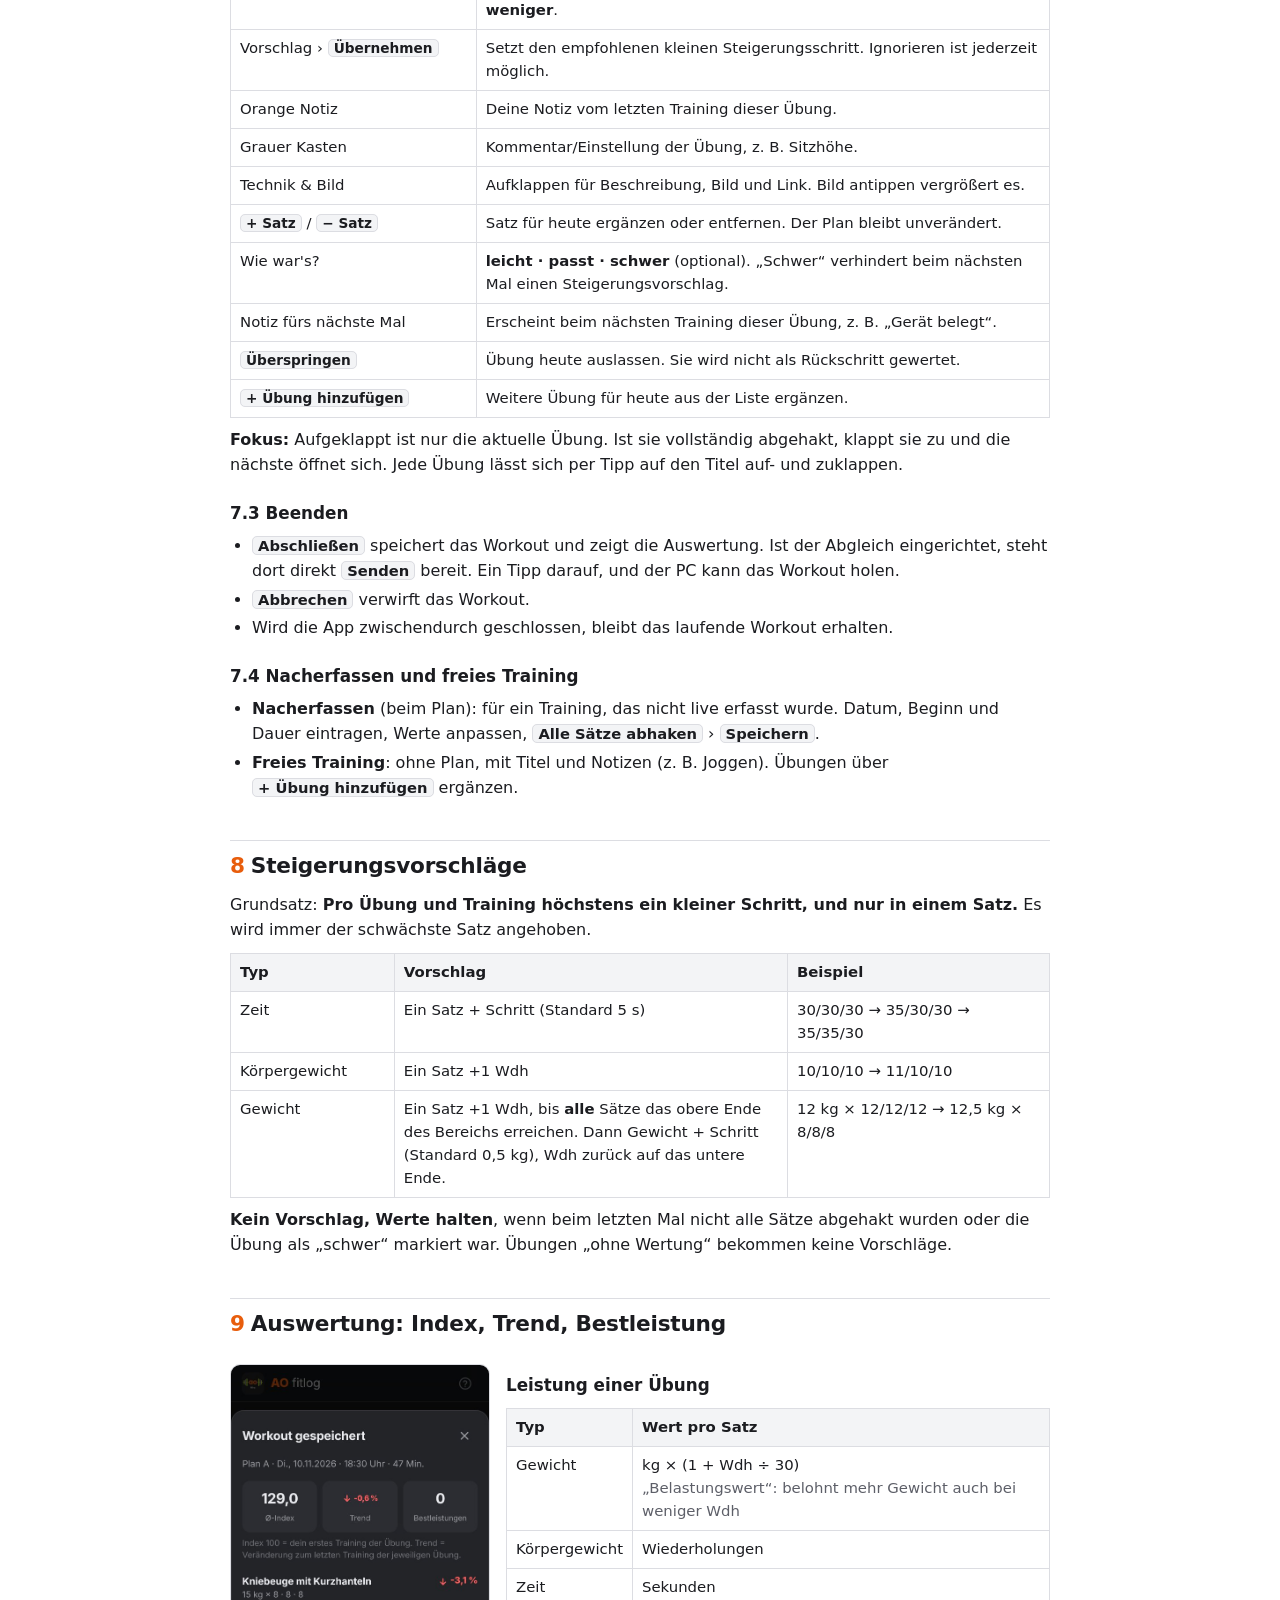
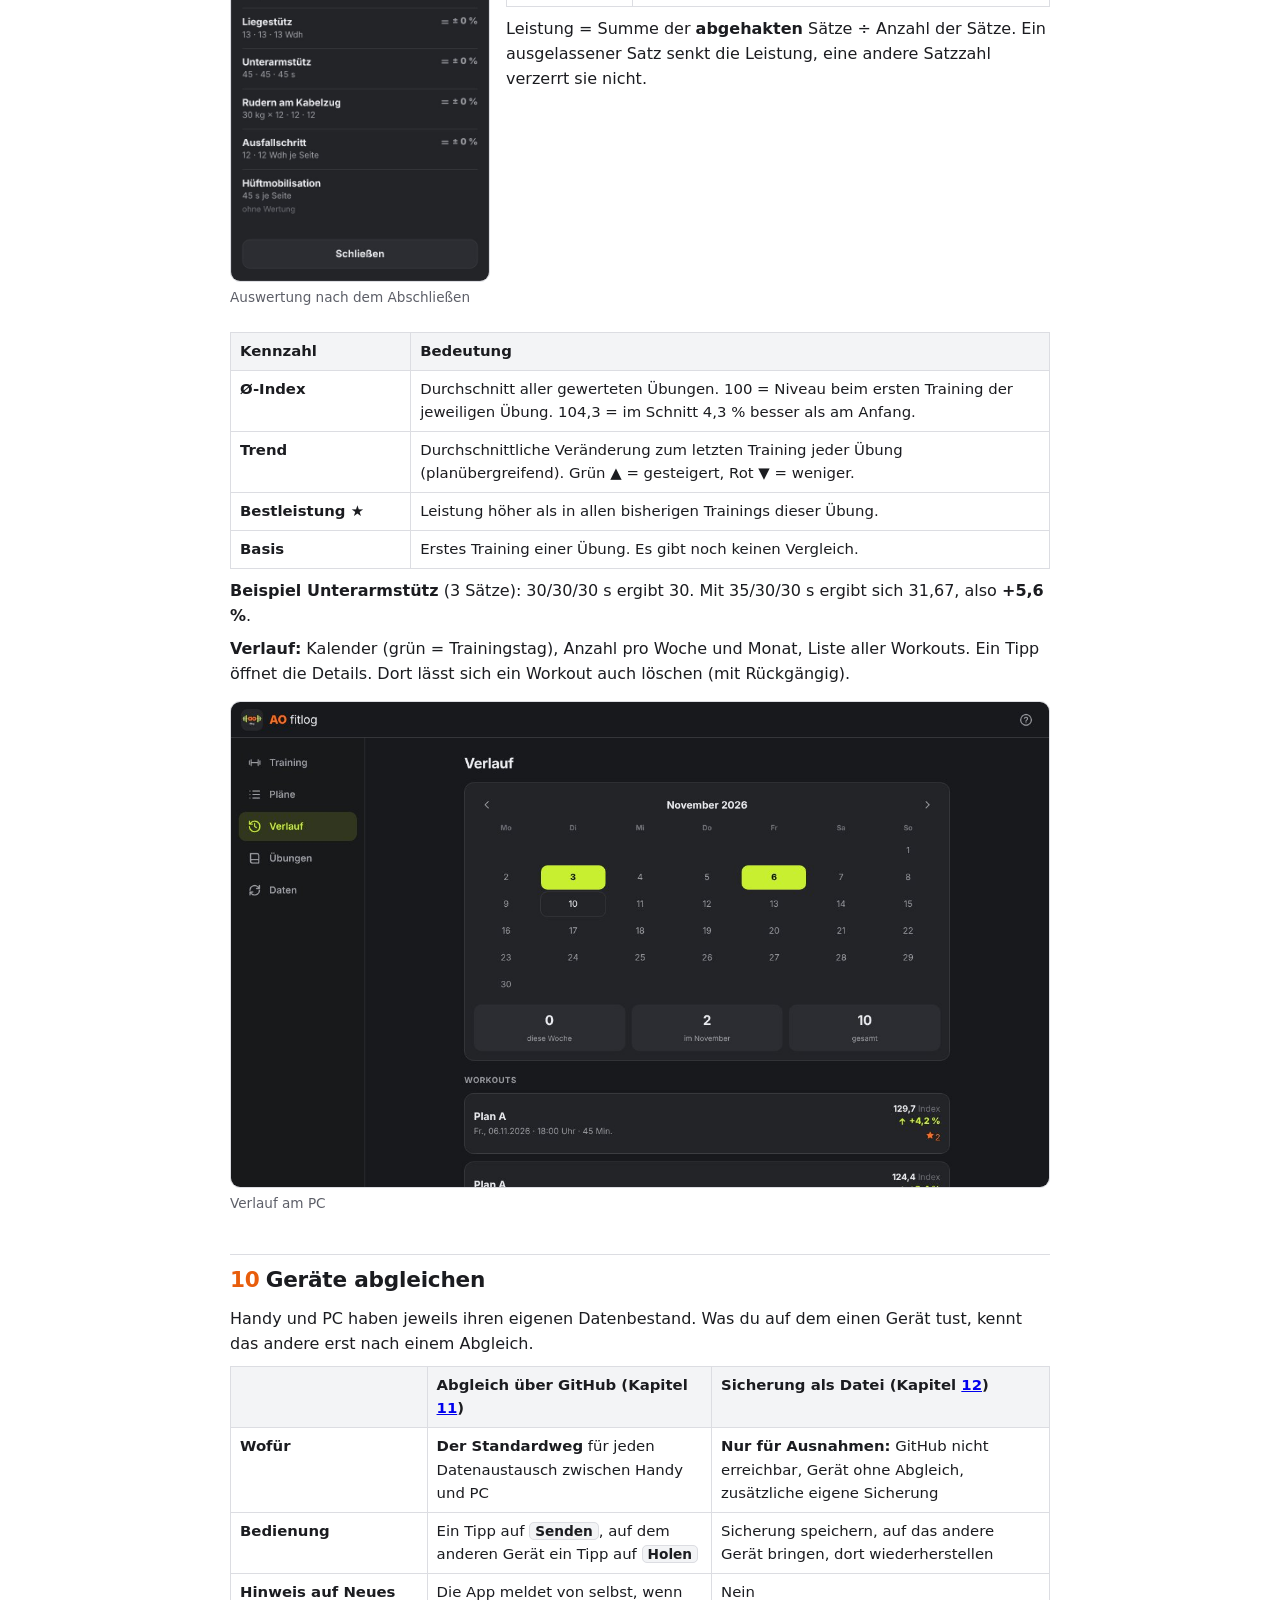
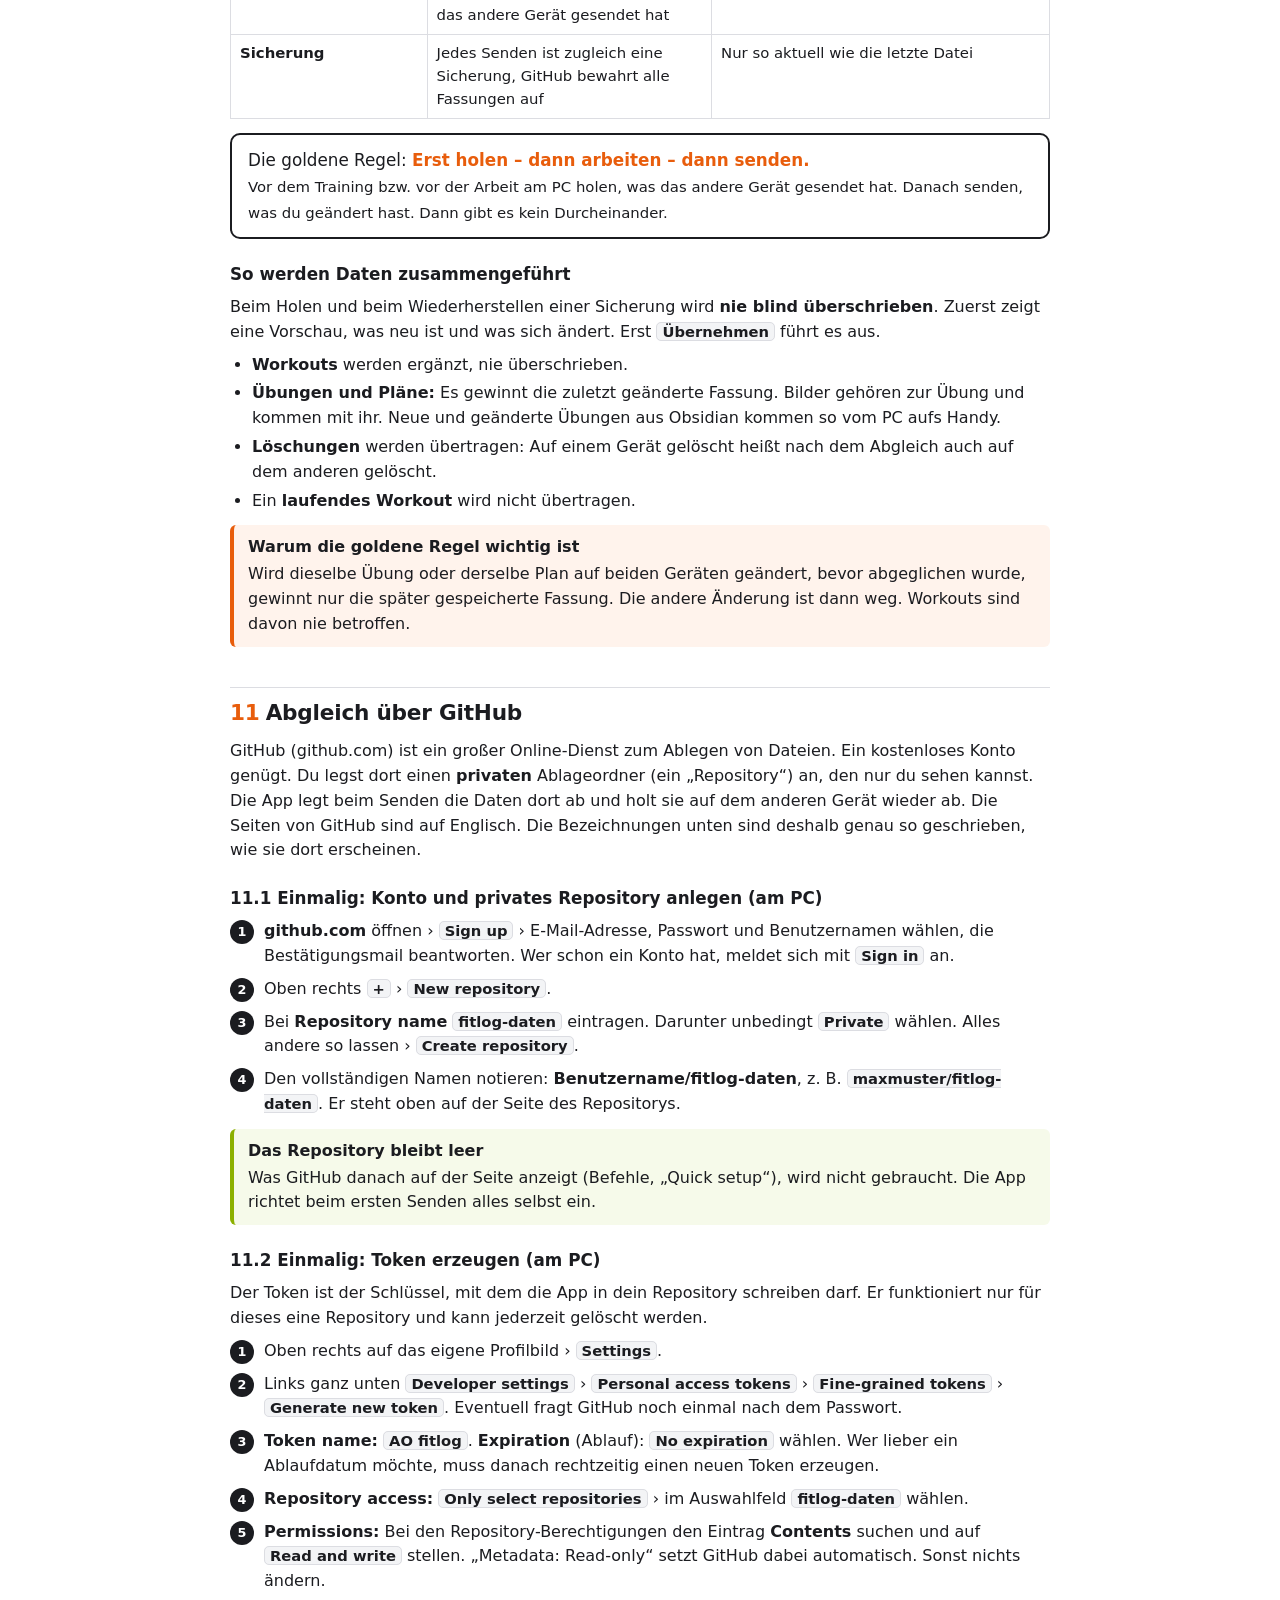
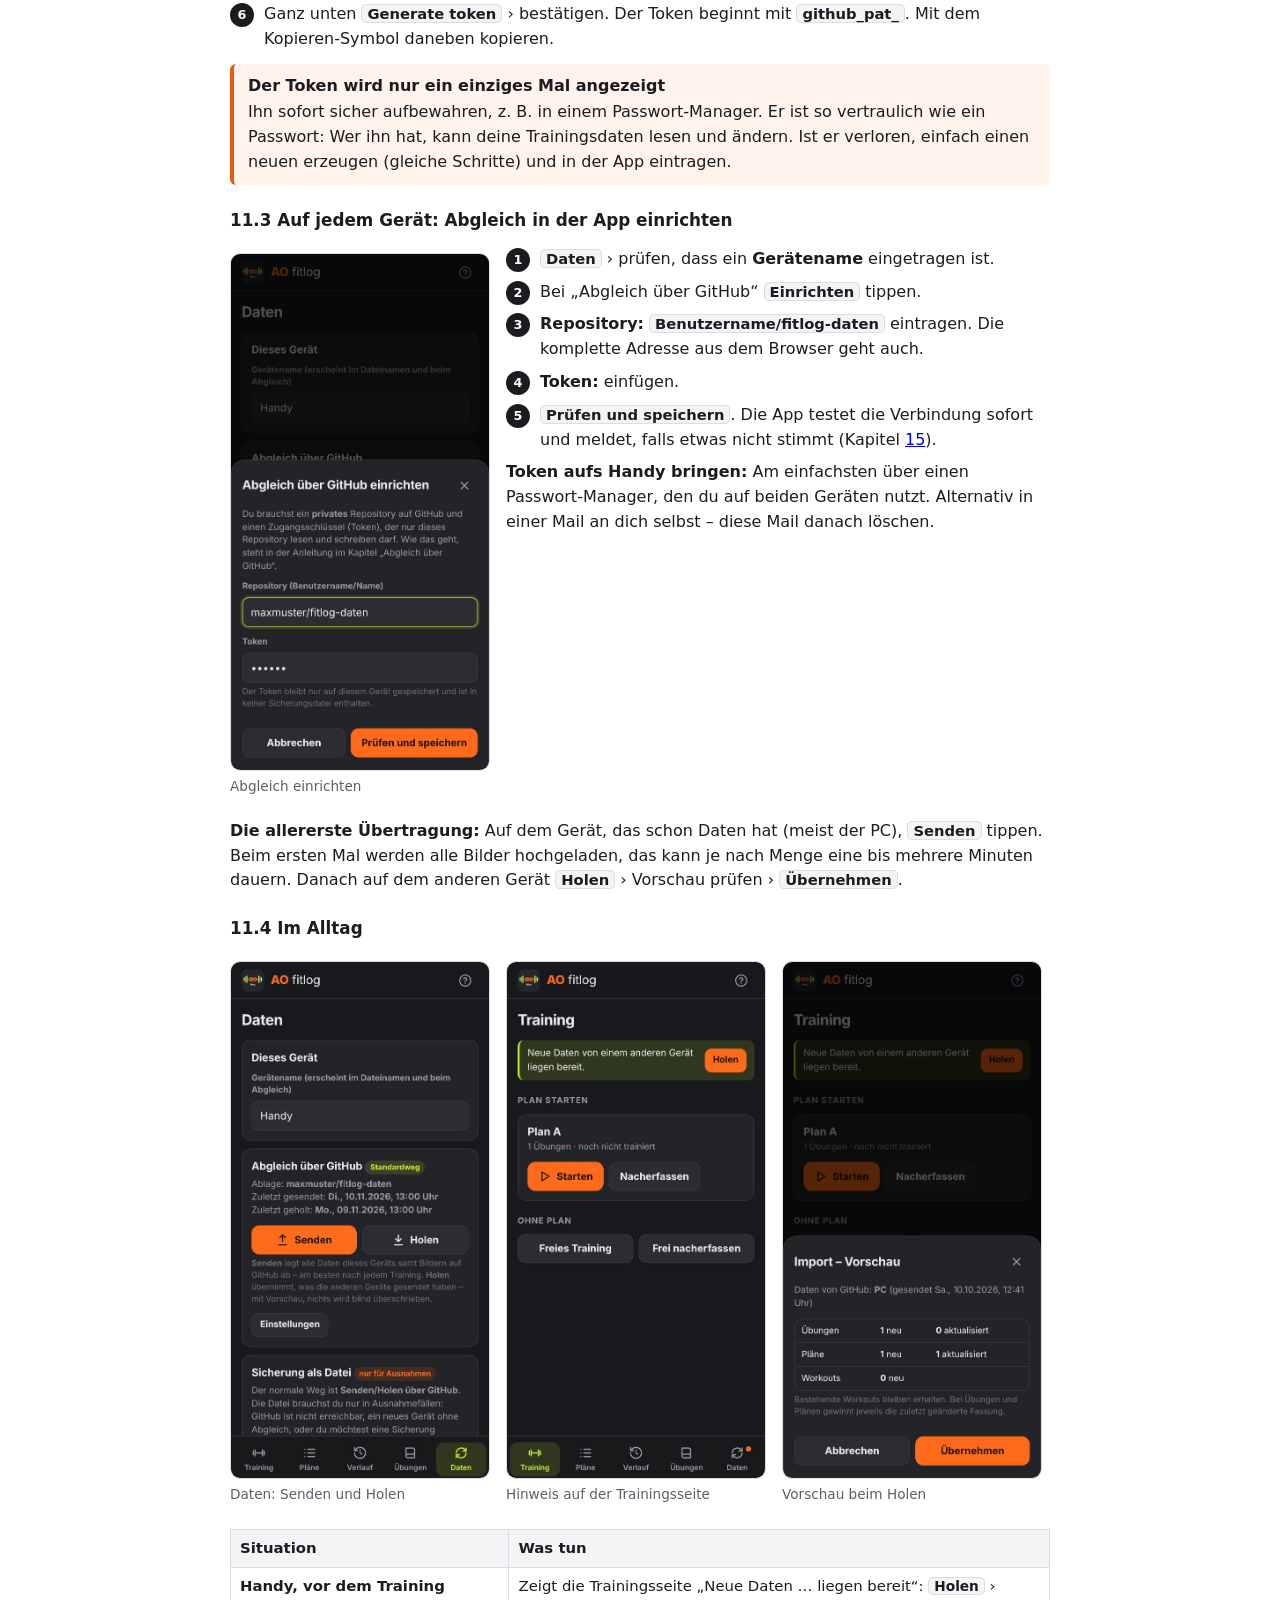
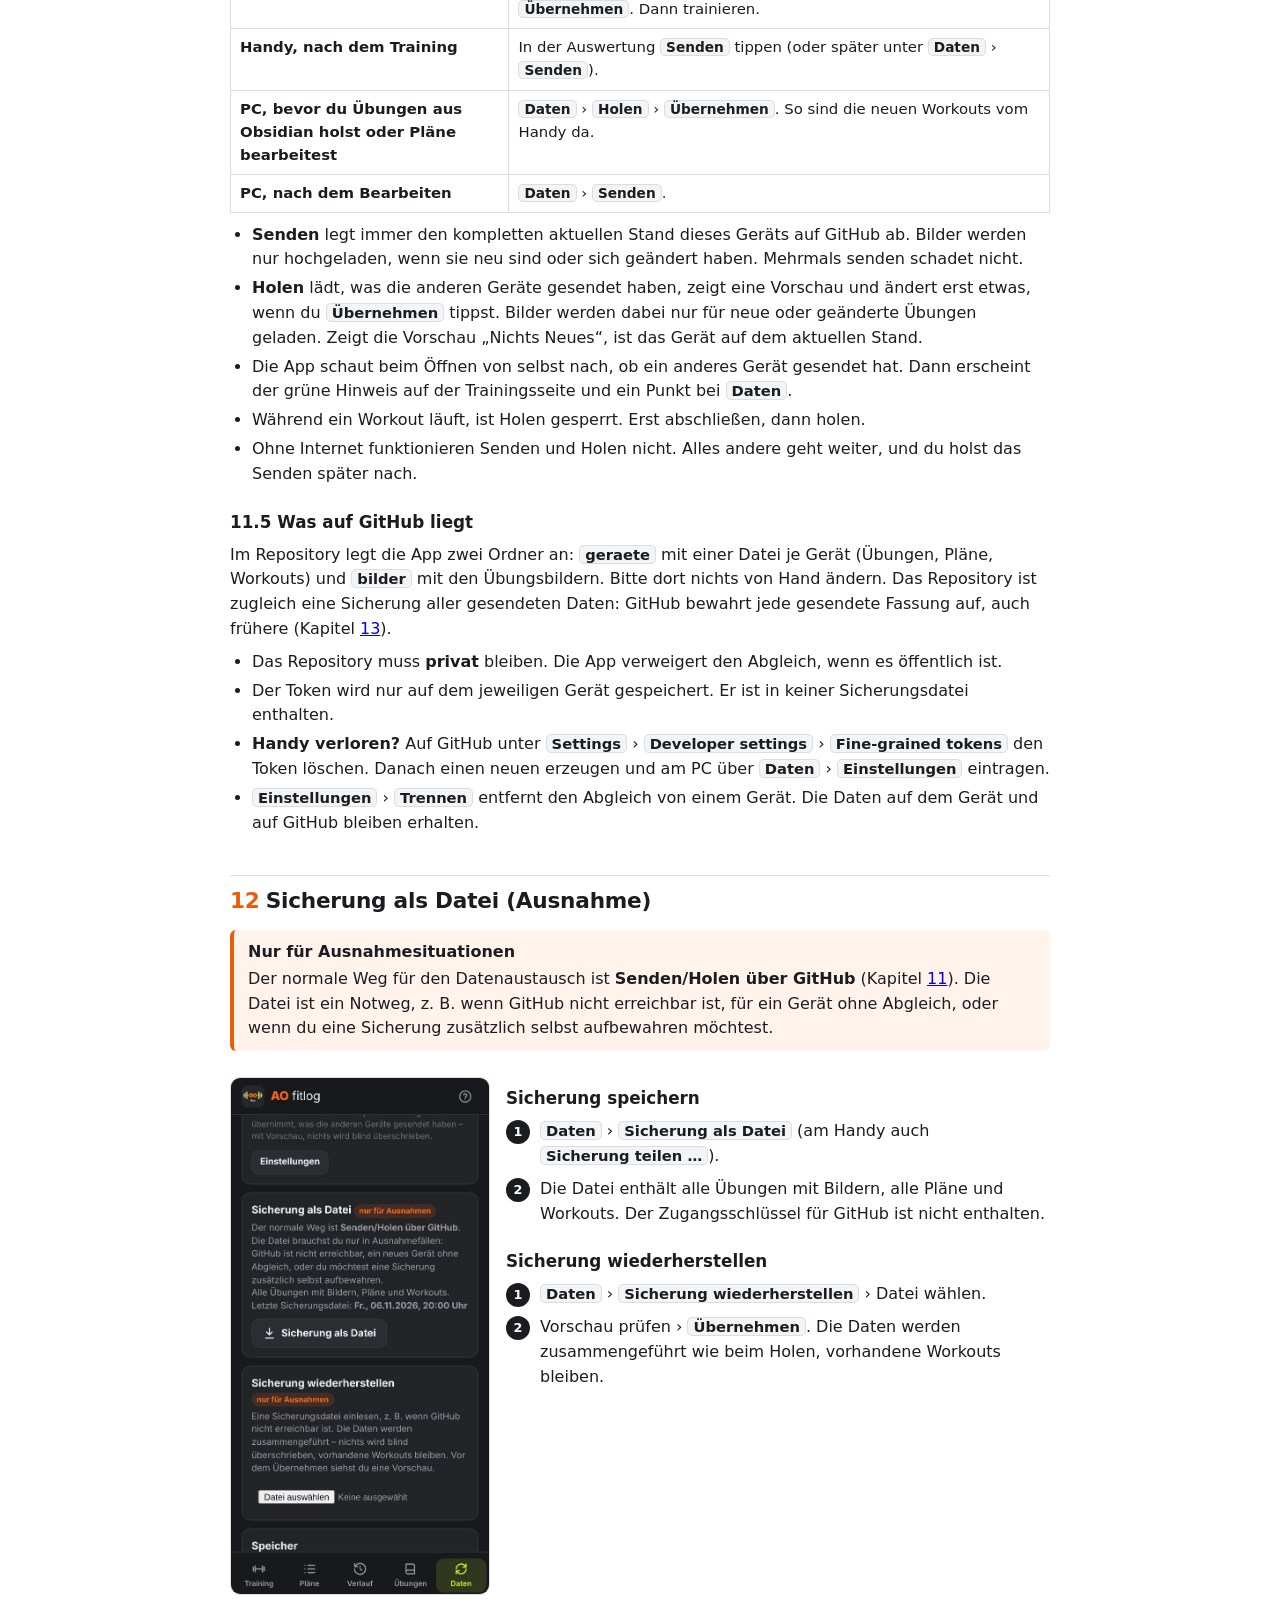
==== commit 52f99ba6: "Version 1.2.5: Aus Obsidian holen übergeht Notizen ohne Häkchen still; Anleitung ergänzt Co-Authored" ====
--- a/anleitung.html
+++ b/anleitung.html
@@ -178,7 +178,7 @@
 <h3>4.1 Übung für fitlog auswählen (Obsidian)</h3>
 <ol class="steps">
   <li>In Obsidian die Übung öffnen oder mit der Vorlage „Übung“ neu anlegen.</li>
-  <li>Das Häkchen <b>fitlog-Auswahl</b> setzen. Die Ansicht „fitlog-Auswahl“ in der Übungsdatenbank zeigt alle so markierten Übungen.</li>
+  <li>Das Häkchen <b>fitlog-Auswahl</b> setzen. Die Ansicht „fitlog-Auswahl“ in der Übungsdatenbank zeigt alle so markierten Übungen. Nur Übungen mit diesem Häkchen kommen neu in fitlog.</li>
   <li>Die <b>Messart</b> eintragen: <code>Gewicht</code>, <code>Körpergewicht</code> oder <code>Zeit</code>. Ohne Messart wird die Übung nicht übernommen.</li>
   <li>Freiwillig: <code>je_seite</code>, <code>fitlog_wdh_min</code>, <code>fitlog_wdh_max</code>, <code>fitlog_schritt</code> und <code>fitlog_score</code> als Startwerte. Fehlen sie, nimmt fitlog 8 bis 12 Wdh und den Standardschritt.</li>
 </ol>
@@ -195,7 +195,7 @@
   <tr><td>Messart (Typ)</td><td><b>Obsidian beim ersten Holen.</b> Später ändert fitlog den Typ nur, solange die Übung noch nie trainiert wurde. Sonst gibt die Vorschau einen Hinweis.</td></tr>
   <tr><td>Wdh-Bereich, Steigerung, Je Seite, Zählt zum Score, Kommentar</td><td><b>fitlog.</b> Obsidian liefert nur Startwerte für neue Übungen.</td></tr>
 </table>
-<div class="box"><b>Was beim Holen nie passiert</b>Es wird nichts gelöscht. Workouts, Verlauf und Pläne bleiben unverändert. Jede Übung behält ihre Kennung, ihr Verlauf bleibt also erhalten, auch wenn sich der Name ändert. Entfernst du in Obsidian das Häkchen, bleibt die Übung in fitlog.</div>
+<div class="box"><b>Was beim Holen nie passiert</b>Es wird nichts gelöscht. Workouts, Verlauf und Pläne bleiben unverändert. Jede Übung behält ihre Kennung, ihr Verlauf bleibt also erhalten, auch wenn sich der Name ändert. „Aus Obsidian holen“ fügt nur neue Übungen hinzu. Übungen, die schon in fitlog sind, bleiben dort, auch wenn sie in Obsidian kein Häkchen „fitlog-Auswahl“ (mehr) haben.</div>
 <div class="box warn"><b>Speicher</b>Die App hat auf jedem Gerät nur rund 5 MB Speicher, und Bilder brauchen davon am meisten. Bilder werden beim Holen automatisch verkleinert. Reicht der Platz nicht, sagt es die Vorschau, und es wird nichts geändert. Die Belegung steht unter <span class="k">Daten</span> › Speicher.</div>
 
 <!-- ============================================================ -->
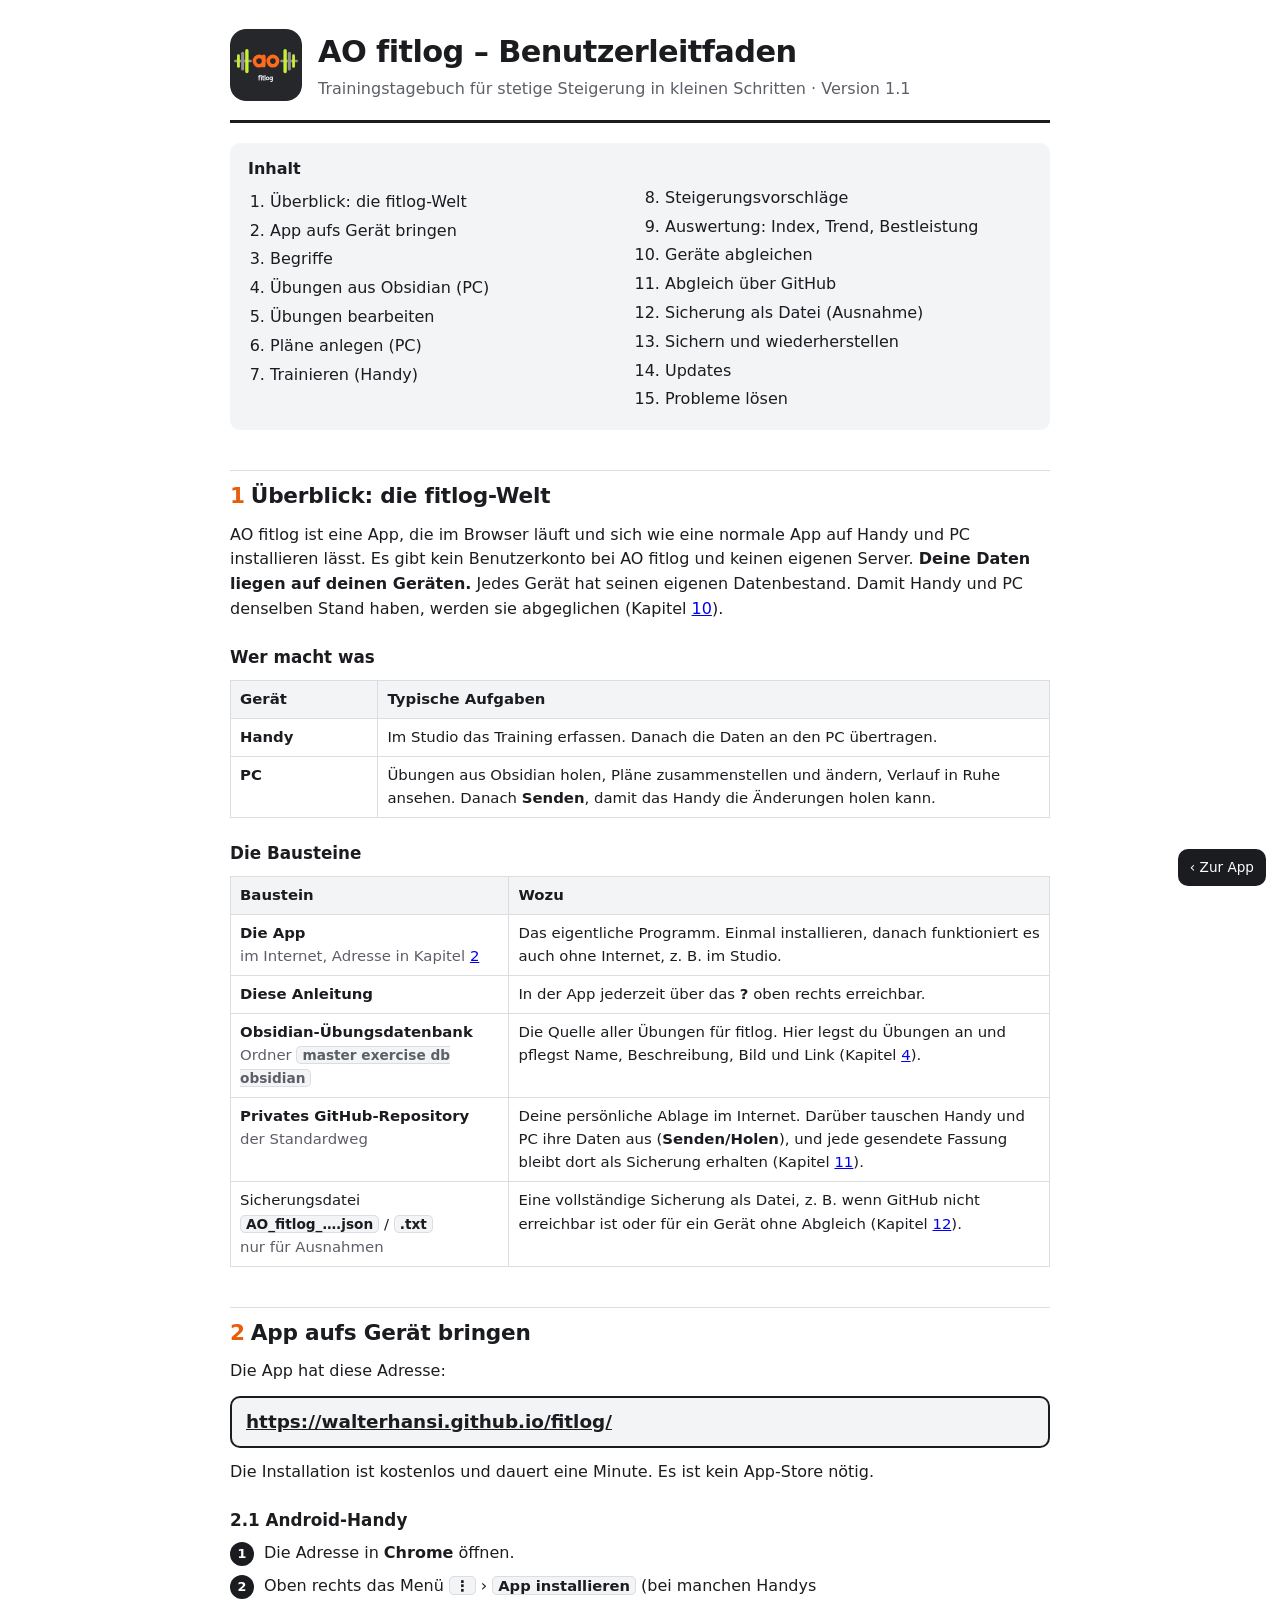
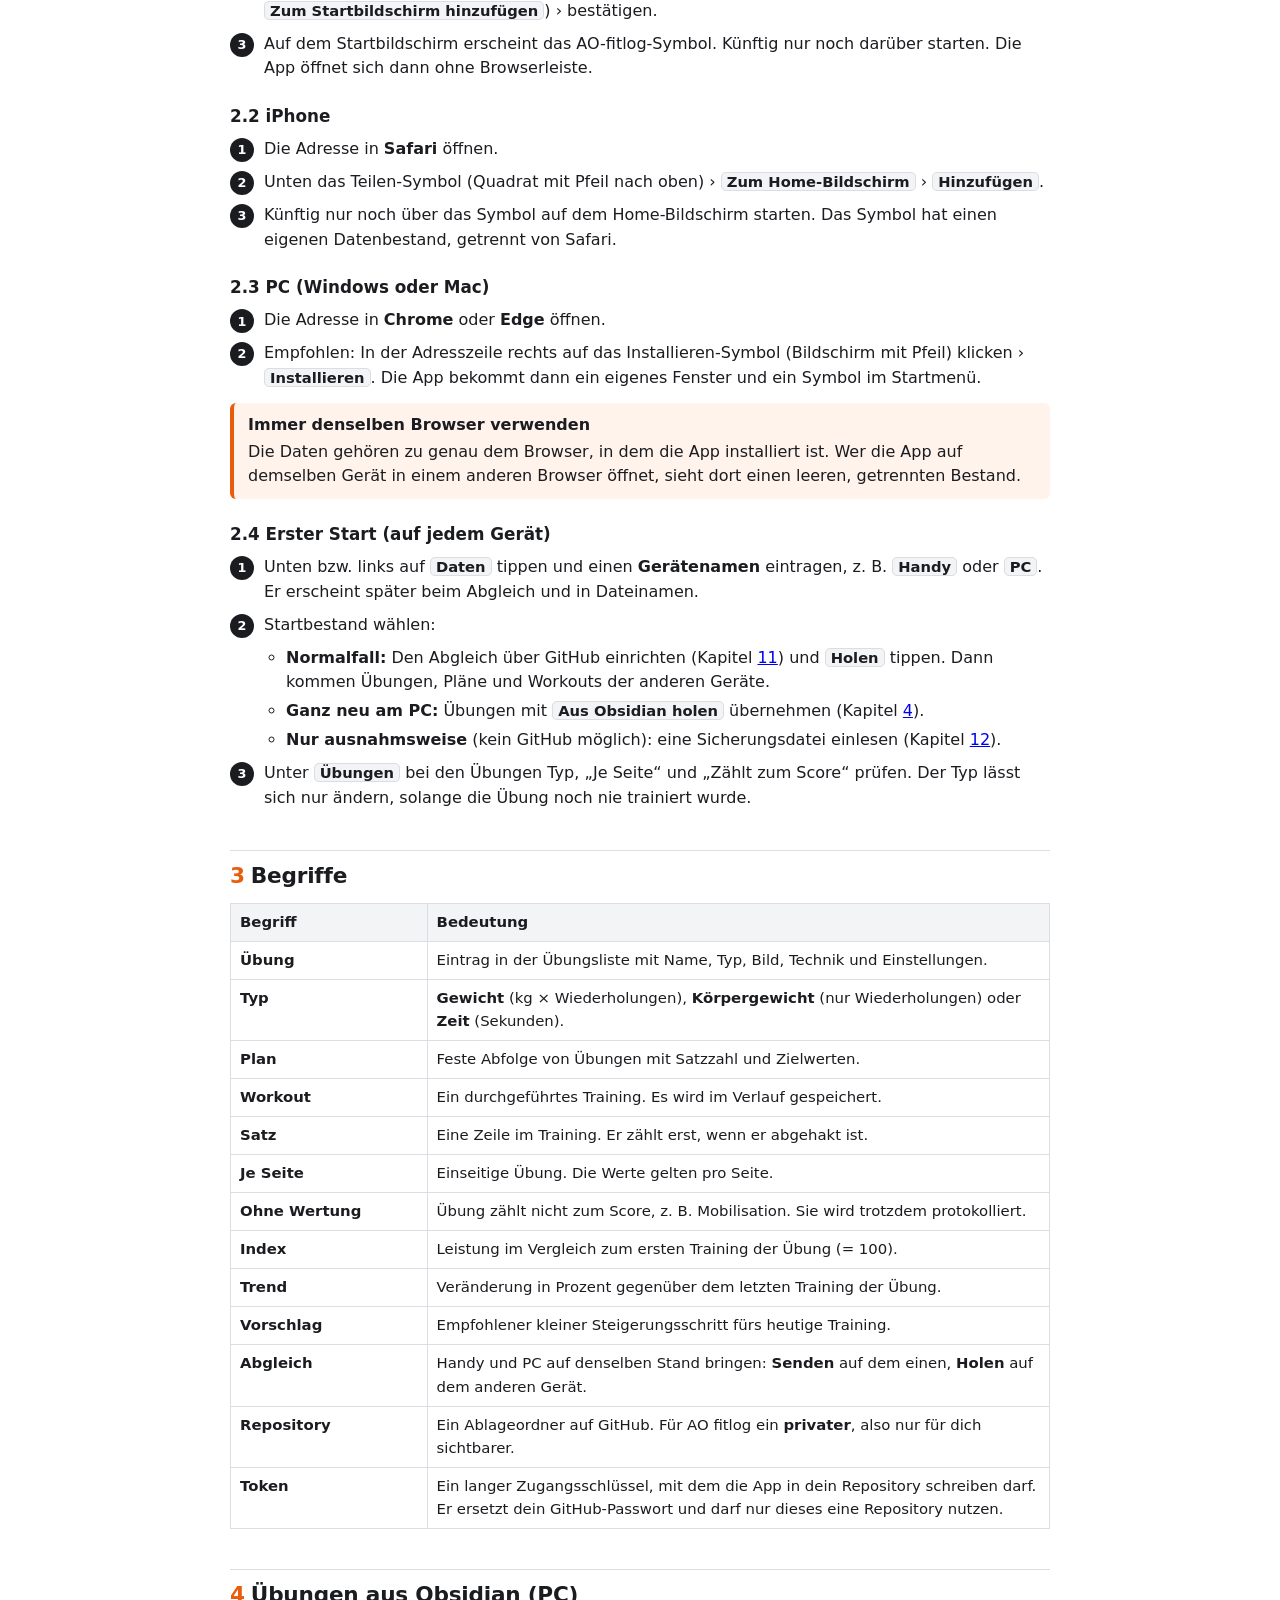
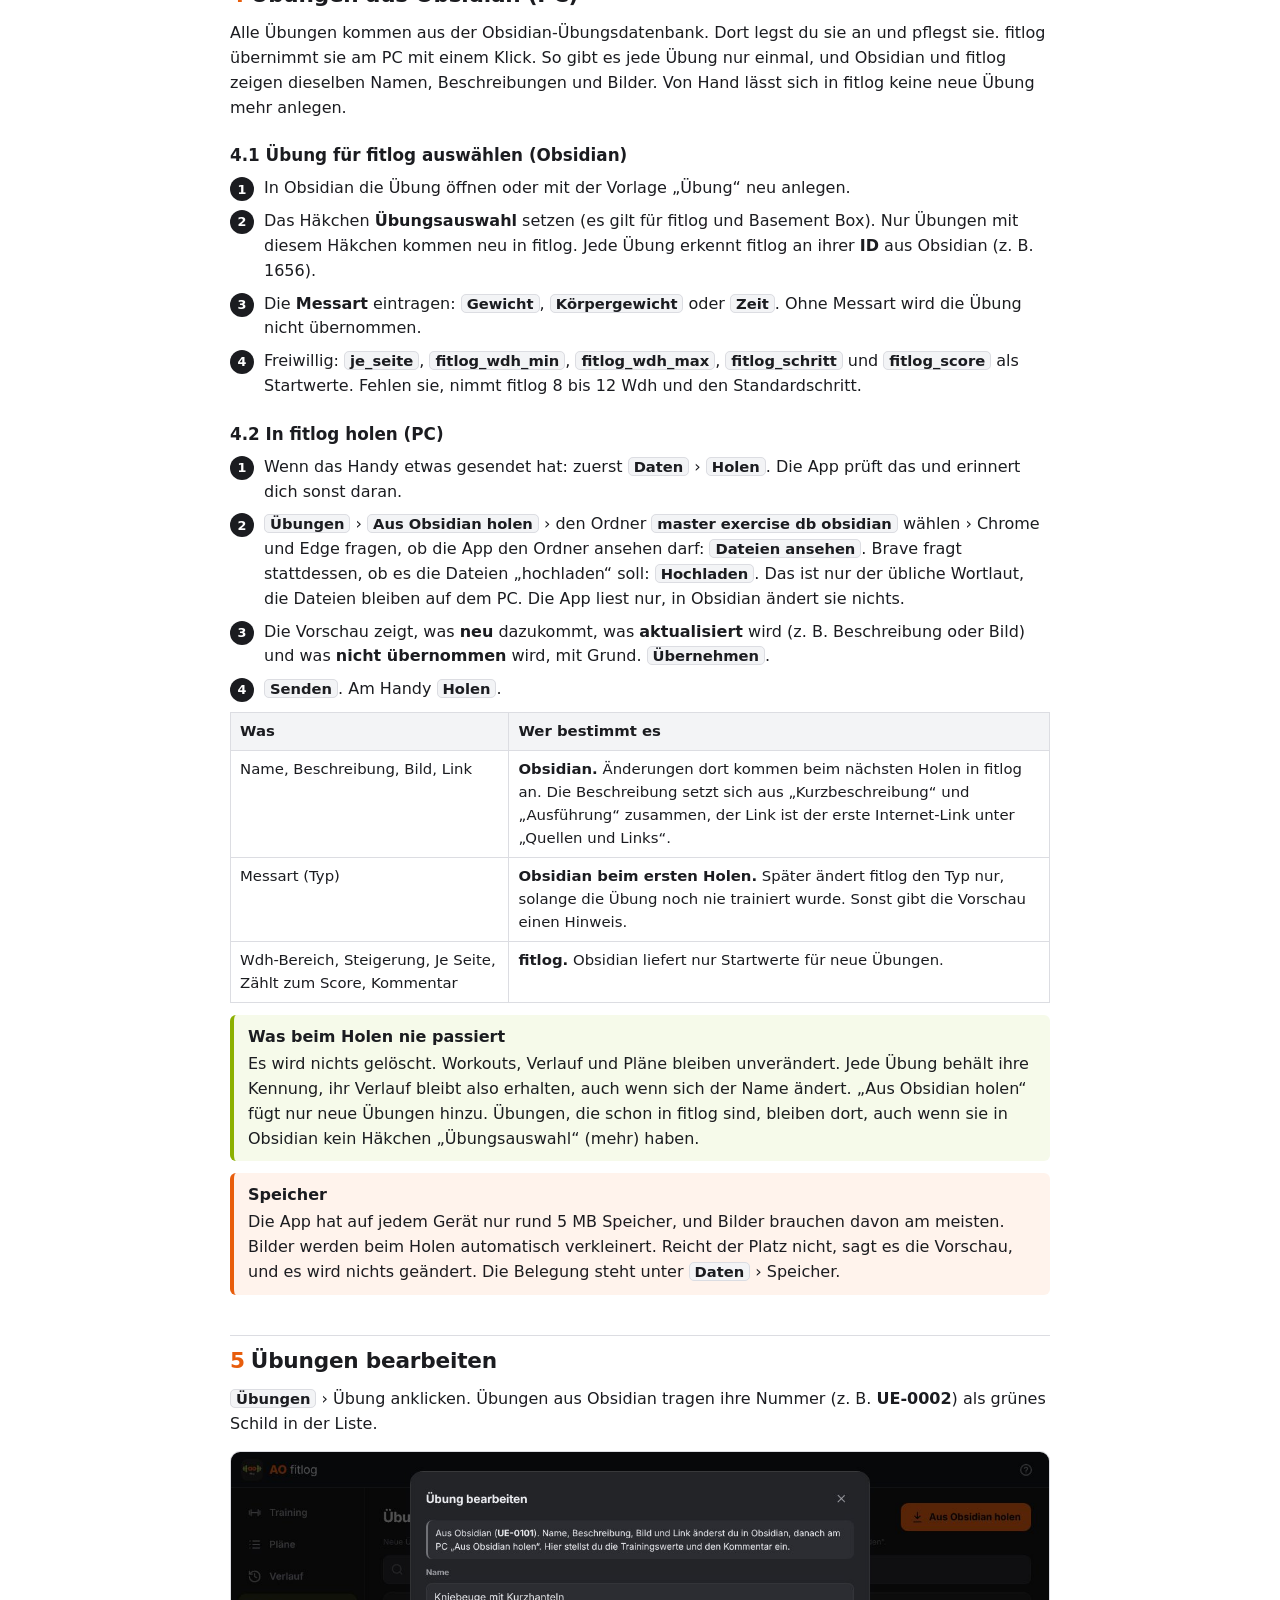
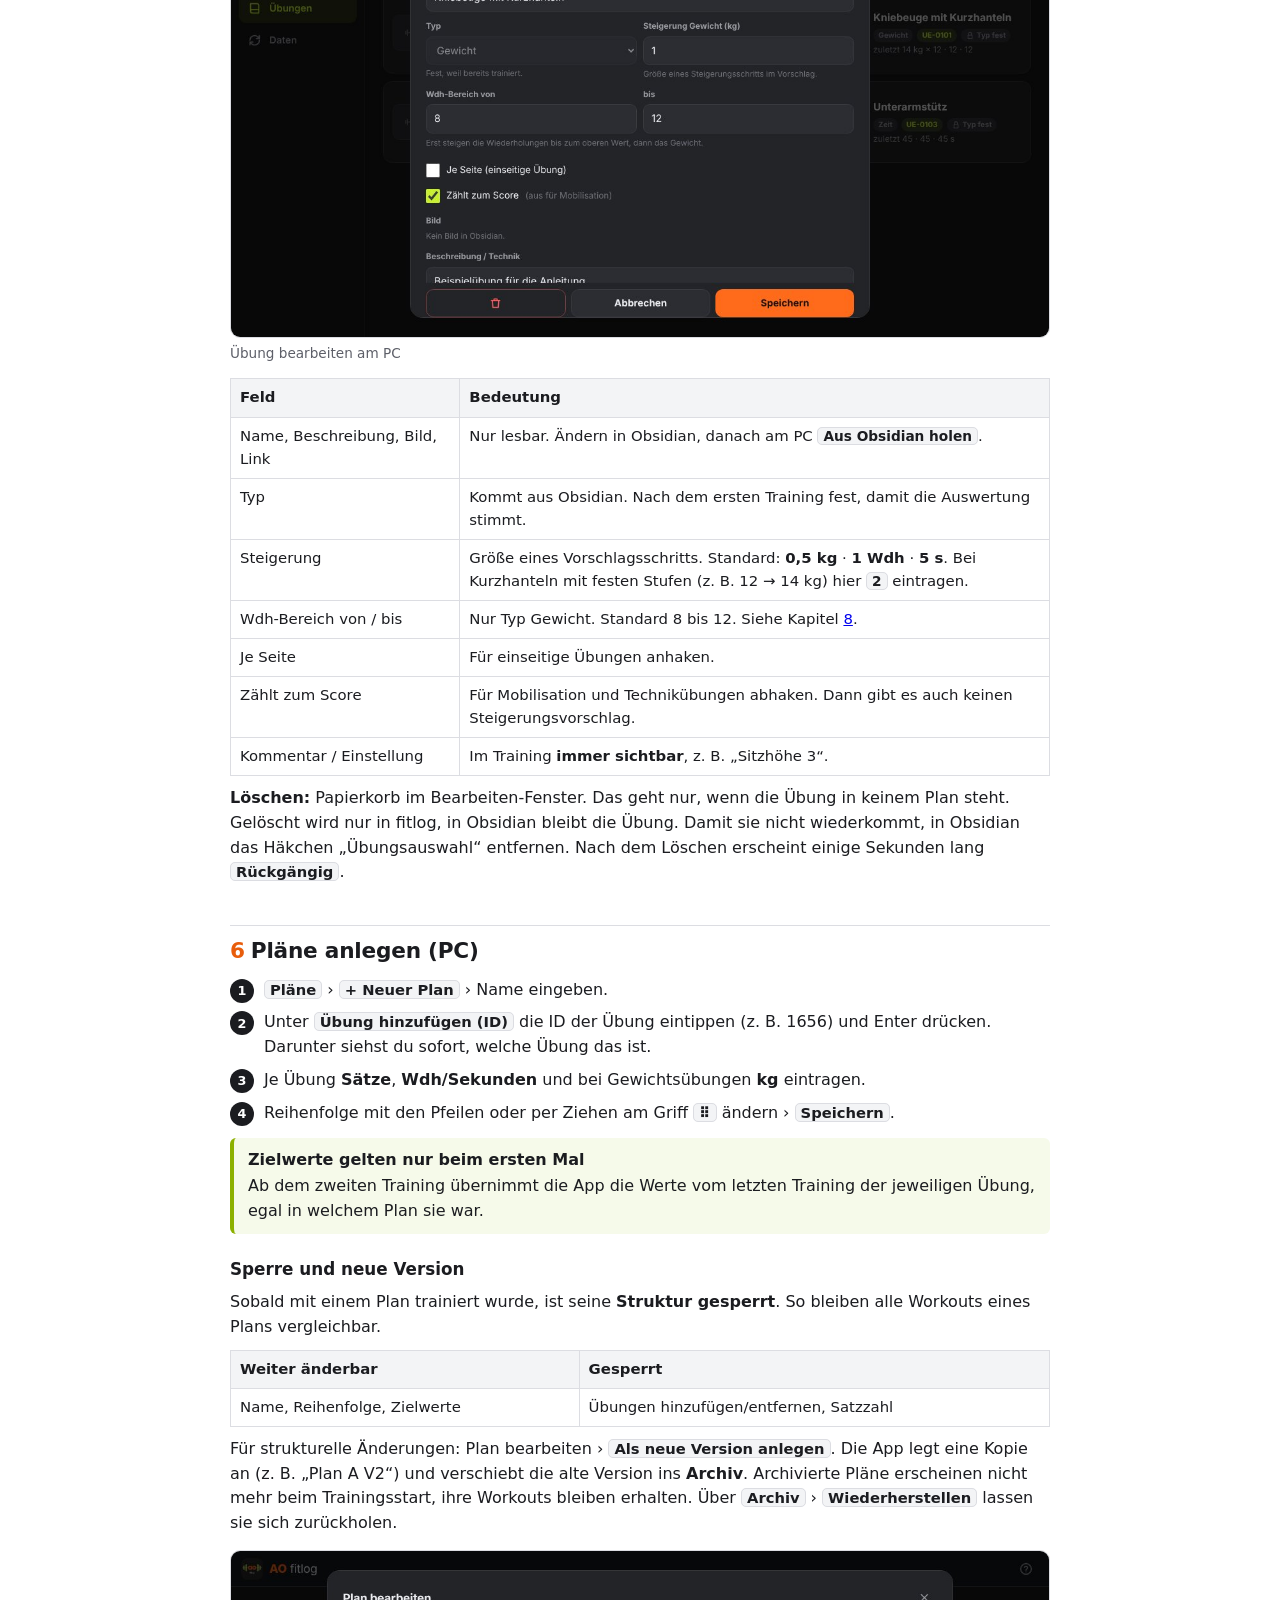
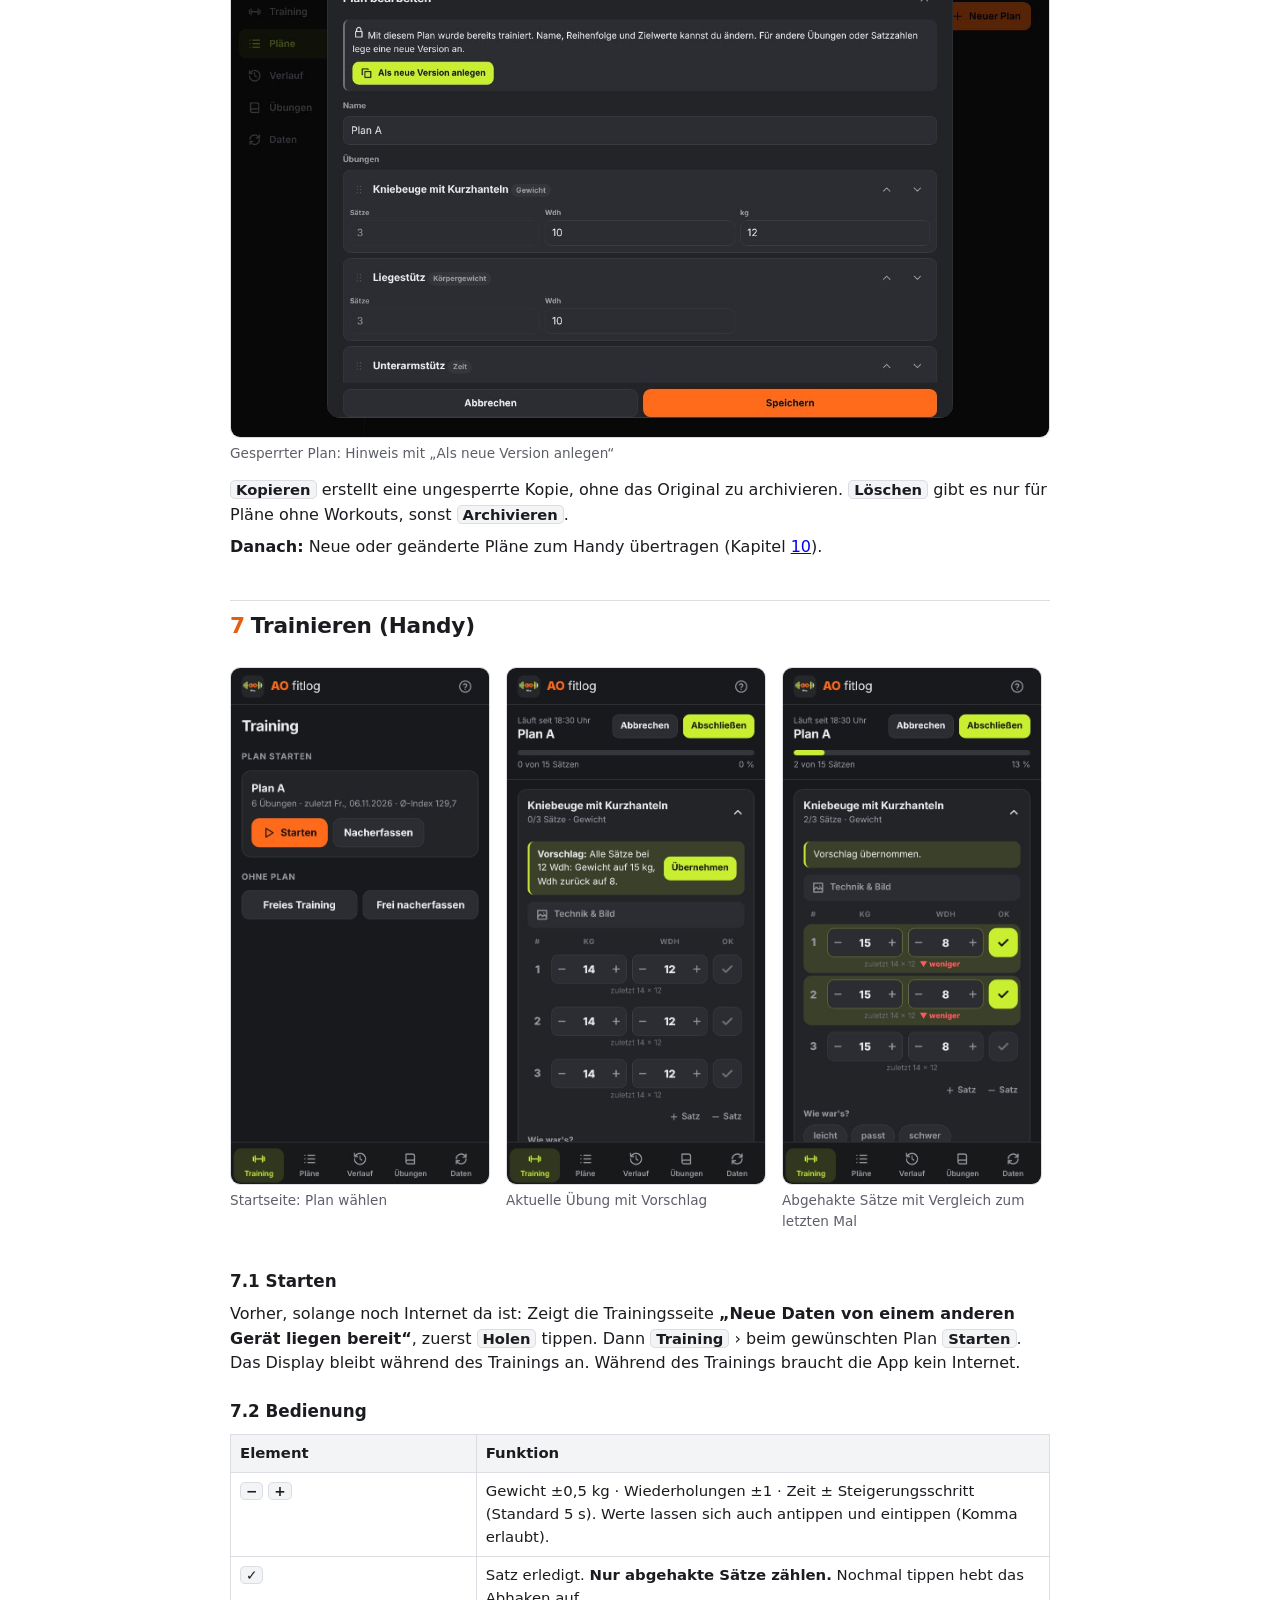
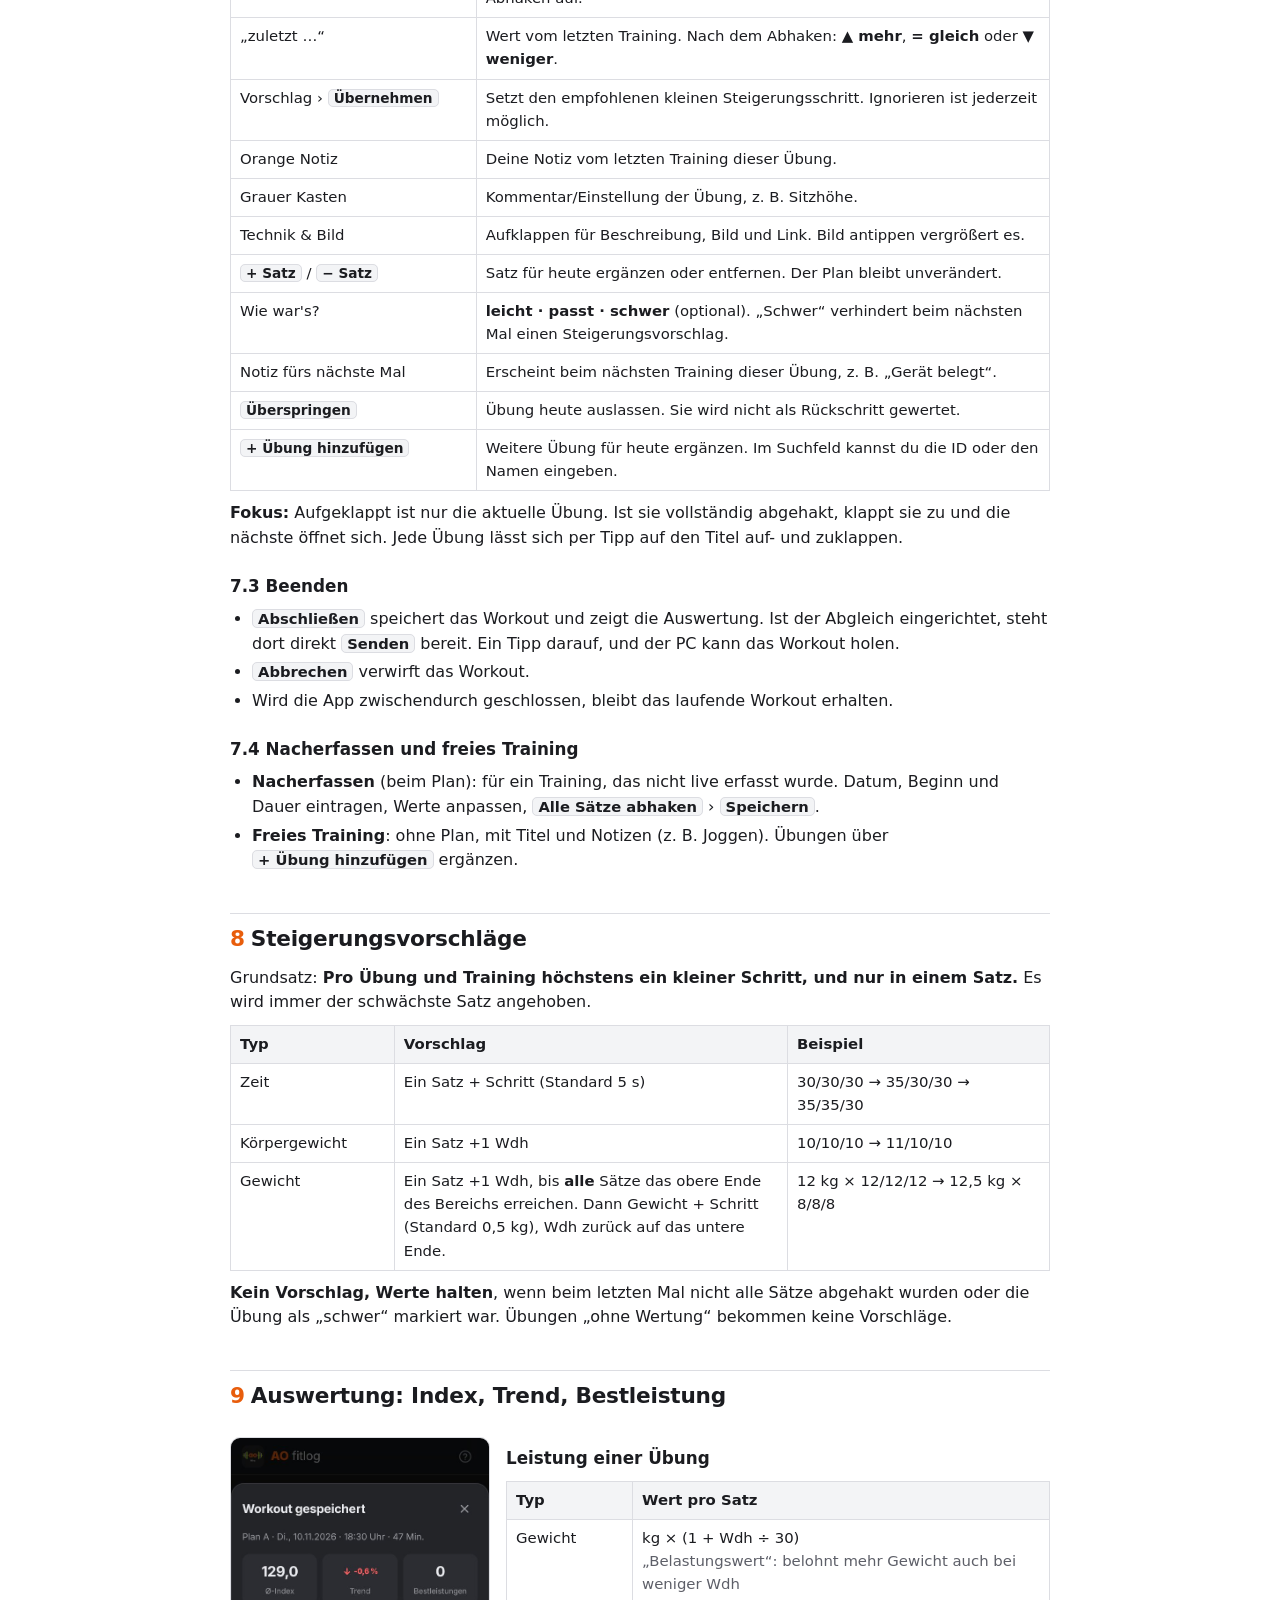
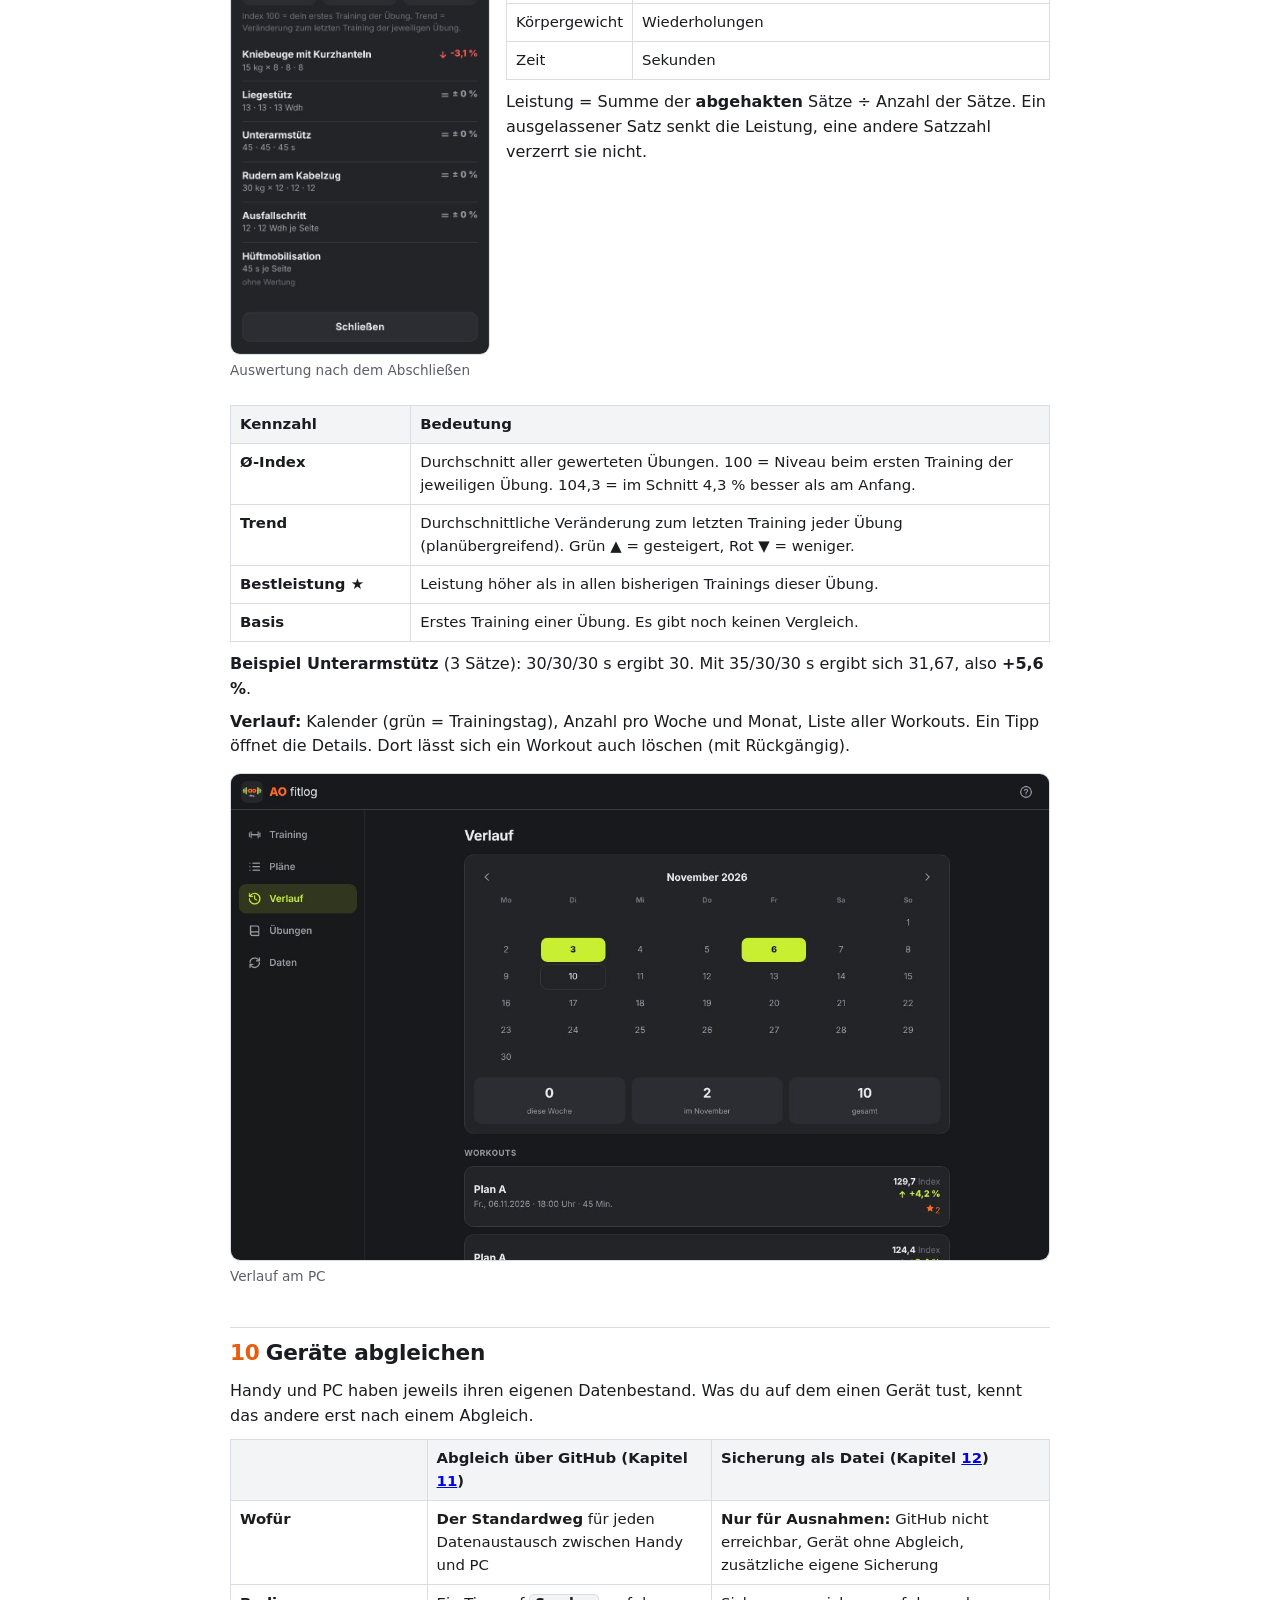
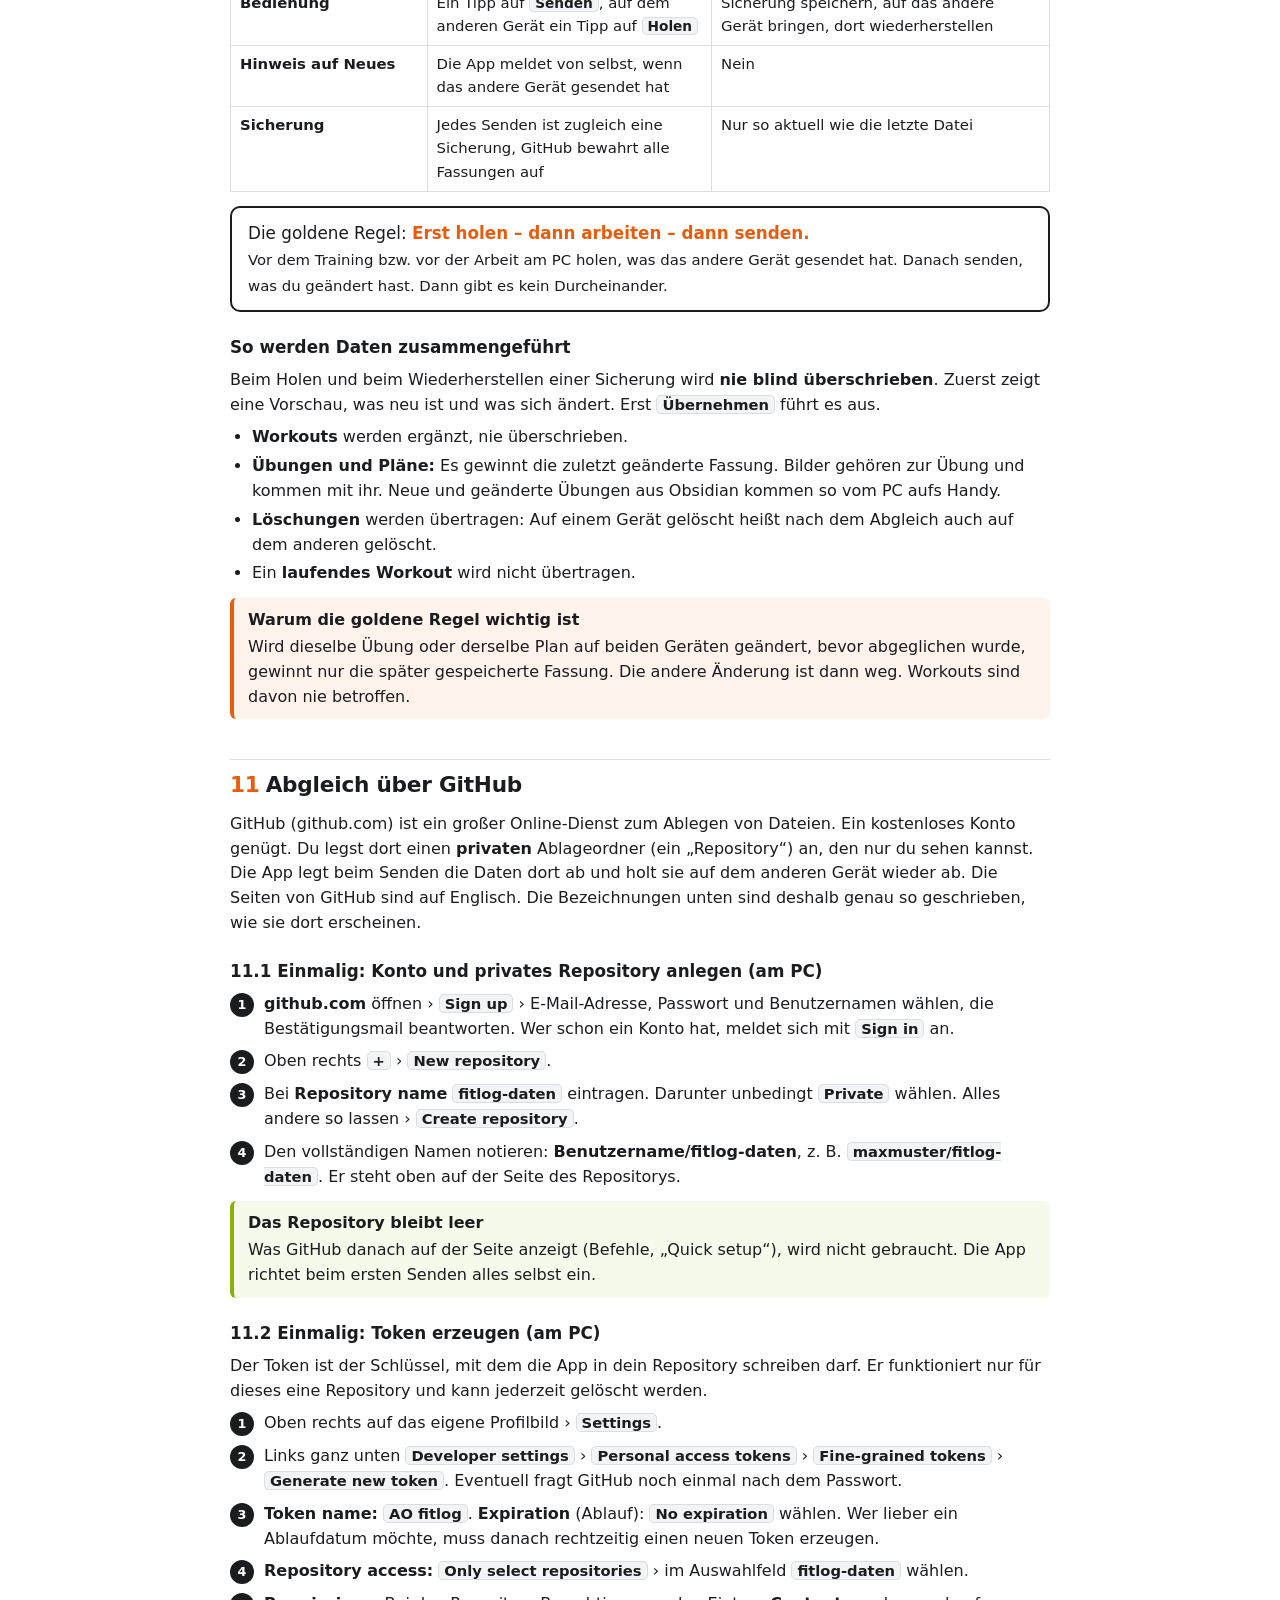
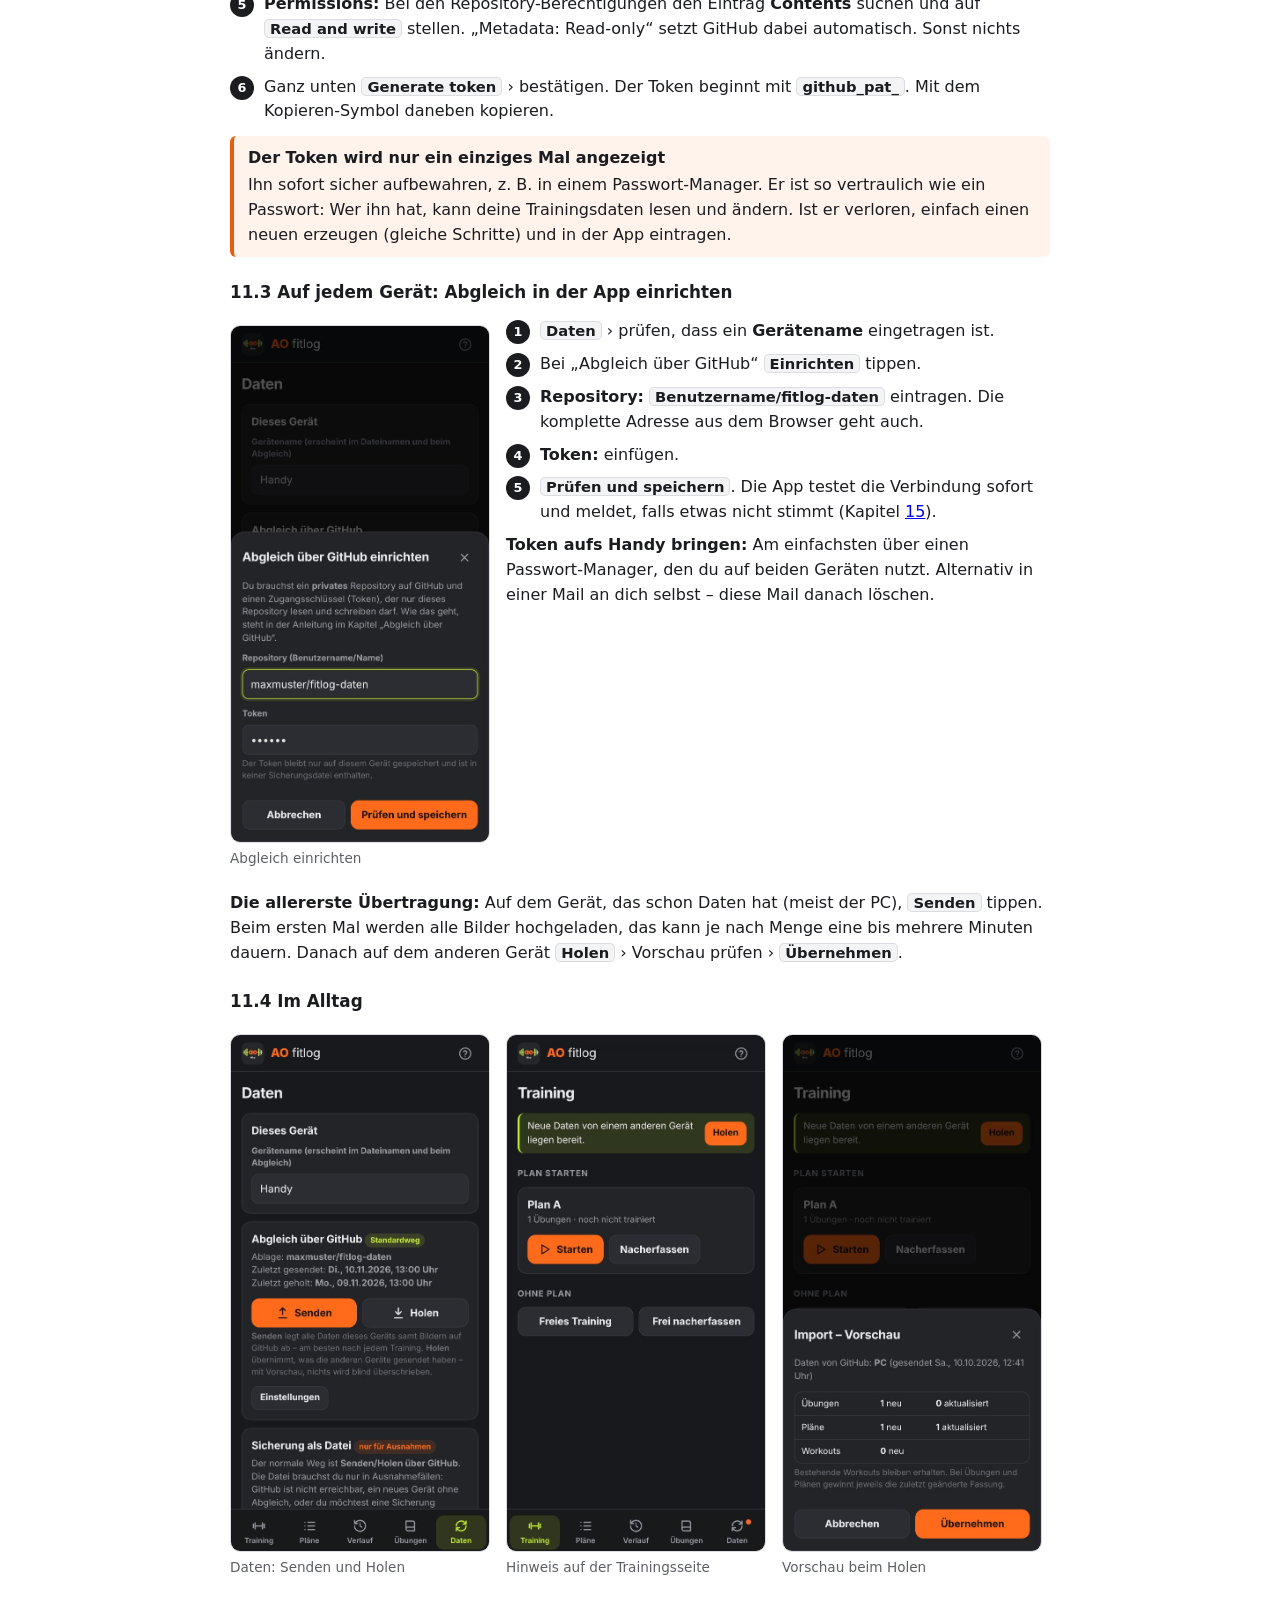
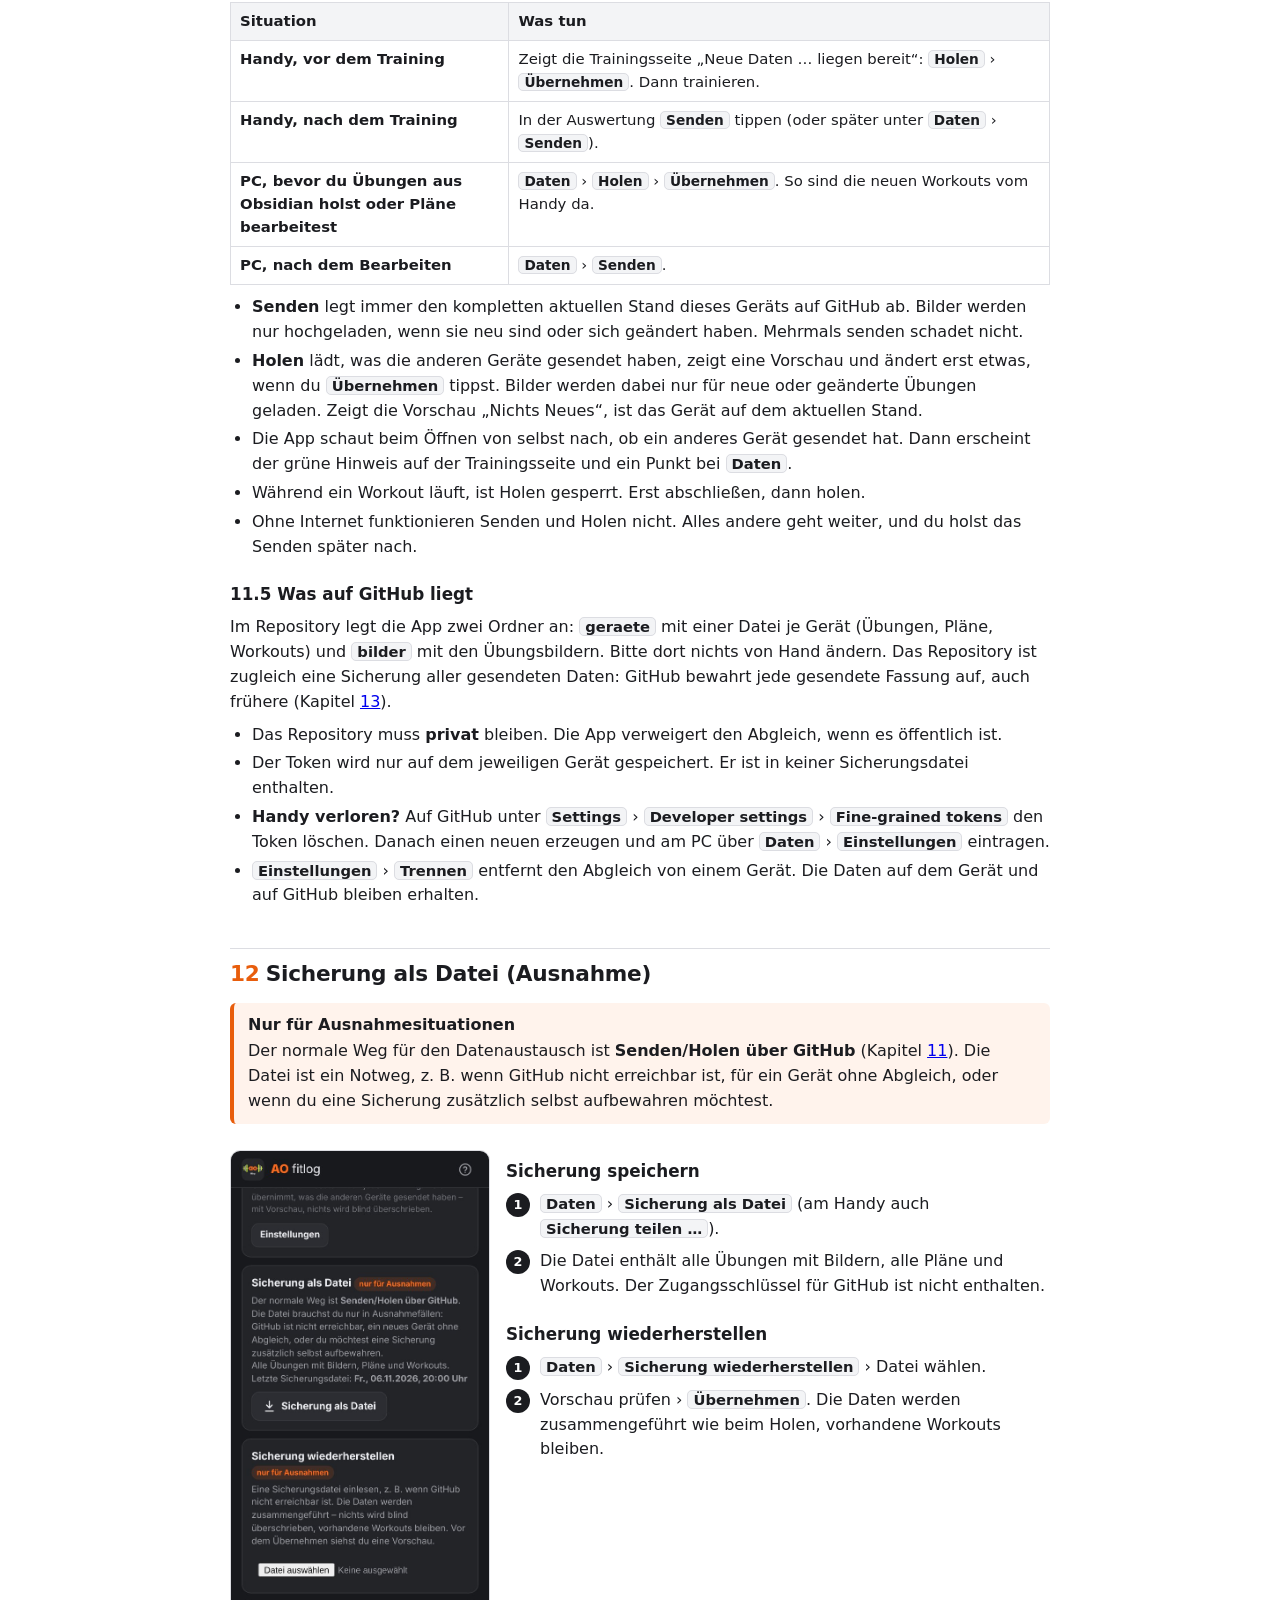
==== commit c6594cc9: "fitlog 1.3.0: Übungen über Obsidian-ID (z. B. 1656), Häkchen „Übungsauswahl“ - IDs werden vereinheit" ====
--- a/anleitung.html
+++ b/anleitung.html
@@ -178,7 +178,7 @@
 <h3>4.1 Übung für fitlog auswählen (Obsidian)</h3>
 <ol class="steps">
   <li>In Obsidian die Übung öffnen oder mit der Vorlage „Übung“ neu anlegen.</li>
-  <li>Das Häkchen <b>fitlog-Auswahl</b> setzen. Die Ansicht „fitlog-Auswahl“ in der Übungsdatenbank zeigt alle so markierten Übungen. Nur Übungen mit diesem Häkchen kommen neu in fitlog.</li>
+  <li>Das Häkchen <b>Übungsauswahl</b> setzen (es gilt für fitlog und Basement Box). Nur Übungen mit diesem Häkchen kommen neu in fitlog. Jede Übung erkennt fitlog an ihrer <b>ID</b> aus Obsidian (z. B. 1656).</li>
   <li>Die <b>Messart</b> eintragen: <code>Gewicht</code>, <code>Körpergewicht</code> oder <code>Zeit</code>. Ohne Messart wird die Übung nicht übernommen.</li>
   <li>Freiwillig: <code>je_seite</code>, <code>fitlog_wdh_min</code>, <code>fitlog_wdh_max</code>, <code>fitlog_schritt</code> und <code>fitlog_score</code> als Startwerte. Fehlen sie, nimmt fitlog 8 bis 12 Wdh und den Standardschritt.</li>
 </ol>
@@ -195,7 +195,7 @@
   <tr><td>Messart (Typ)</td><td><b>Obsidian beim ersten Holen.</b> Später ändert fitlog den Typ nur, solange die Übung noch nie trainiert wurde. Sonst gibt die Vorschau einen Hinweis.</td></tr>
   <tr><td>Wdh-Bereich, Steigerung, Je Seite, Zählt zum Score, Kommentar</td><td><b>fitlog.</b> Obsidian liefert nur Startwerte für neue Übungen.</td></tr>
 </table>
-<div class="box"><b>Was beim Holen nie passiert</b>Es wird nichts gelöscht. Workouts, Verlauf und Pläne bleiben unverändert. Jede Übung behält ihre Kennung, ihr Verlauf bleibt also erhalten, auch wenn sich der Name ändert. „Aus Obsidian holen“ fügt nur neue Übungen hinzu. Übungen, die schon in fitlog sind, bleiben dort, auch wenn sie in Obsidian kein Häkchen „fitlog-Auswahl“ (mehr) haben.</div>
+<div class="box"><b>Was beim Holen nie passiert</b>Es wird nichts gelöscht. Workouts, Verlauf und Pläne bleiben unverändert. Jede Übung behält ihre Kennung, ihr Verlauf bleibt also erhalten, auch wenn sich der Name ändert. „Aus Obsidian holen“ fügt nur neue Übungen hinzu. Übungen, die schon in fitlog sind, bleiben dort, auch wenn sie in Obsidian kein Häkchen „Übungsauswahl“ (mehr) haben.</div>
 <div class="box warn"><b>Speicher</b>Die App hat auf jedem Gerät nur rund 5 MB Speicher, und Bilder brauchen davon am meisten. Bilder werden beim Holen automatisch verkleinert. Reicht der Platz nicht, sagt es die Vorschau, und es wird nichts geändert. Die Belegung steht unter <span class="k">Daten</span> › Speicher.</div>
 
 <!-- ============================================================ -->
@@ -212,13 +212,13 @@
   <tr><td>Zählt zum Score</td><td>Für Mobilisation und Technikübungen abhaken. Dann gibt es auch keinen Steigerungsvorschlag.</td></tr>
   <tr><td>Kommentar / Einstellung</td><td>Im Training <b>immer sichtbar</b>, z. B. „Sitzhöhe 3“.</td></tr>
 </table>
-<p><b>Löschen:</b> Papierkorb im Bearbeiten-Fenster. Das geht nur, wenn die Übung in keinem Plan steht. Gelöscht wird nur in fitlog, in Obsidian bleibt die Übung. Damit sie nicht wiederkommt, in Obsidian das Häkchen „fitlog-Auswahl“ entfernen. Nach dem Löschen erscheint einige Sekunden lang <span class="k">Rückgängig</span>.</p>
+<p><b>Löschen:</b> Papierkorb im Bearbeiten-Fenster. Das geht nur, wenn die Übung in keinem Plan steht. Gelöscht wird nur in fitlog, in Obsidian bleibt die Übung. Damit sie nicht wiederkommt, in Obsidian das Häkchen „Übungsauswahl“ entfernen. Nach dem Löschen erscheint einige Sekunden lang <span class="k">Rückgängig</span>.</p>
 
 <!-- ============================================================ -->
 <h2 id="plaene"><span class="n">6</span>Pläne anlegen (PC)</h2>
 <ol class="steps">
   <li><span class="k">Pläne</span> › <span class="k">+ Neuer Plan</span> › Name eingeben.</li>
-  <li>Über <span class="k">+ Übung hinzufügen …</span> Übungen auswählen.</li>
+  <li>Unter <span class="k">Übung hinzufügen (ID)</span> die ID der Übung eintippen (z. B. 1656) und Enter drücken. Darunter siehst du sofort, welche Übung das ist.</li>
   <li>Je Übung <b>Sätze</b>, <b>Wdh/Sekunden</b> und bei Gewichtsübungen <b>kg</b> eintragen.</li>
   <li>Reihenfolge mit den Pfeilen oder per Ziehen am Griff <span class="k">⠿</span> ändern › <span class="k">Speichern</span>.</li>
 </ol>
@@ -258,7 +258,7 @@
   <tr><td>Wie war's?</td><td><b>leicht · passt · schwer</b> (optional). „Schwer“ verhindert beim nächsten Mal einen Steigerungsvorschlag.</td></tr>
   <tr><td>Notiz fürs nächste Mal</td><td>Erscheint beim nächsten Training dieser Übung, z. B. „Gerät belegt“.</td></tr>
   <tr><td><span class="k">Überspringen</span></td><td>Übung heute auslassen. Sie wird nicht als Rückschritt gewertet.</td></tr>
-  <tr><td><span class="k">+ Übung hinzufügen</span></td><td>Weitere Übung für heute aus der Liste ergänzen.</td></tr>
+  <tr><td><span class="k">+ Übung hinzufügen</span></td><td>Weitere Übung für heute ergänzen. Im Suchfeld kannst du die ID oder den Namen eingeben.</td></tr>
 </table>
 <p><b>Fokus:</b> Aufgeklappt ist nur die aktuelle Übung. Ist sie vollständig abgehakt, klappt sie zu und die nächste öffnet sich. Jede Übung lässt sich per Tipp auf den Titel auf- und zuklappen.</p>
 <h3>7.3 Beenden</h3>
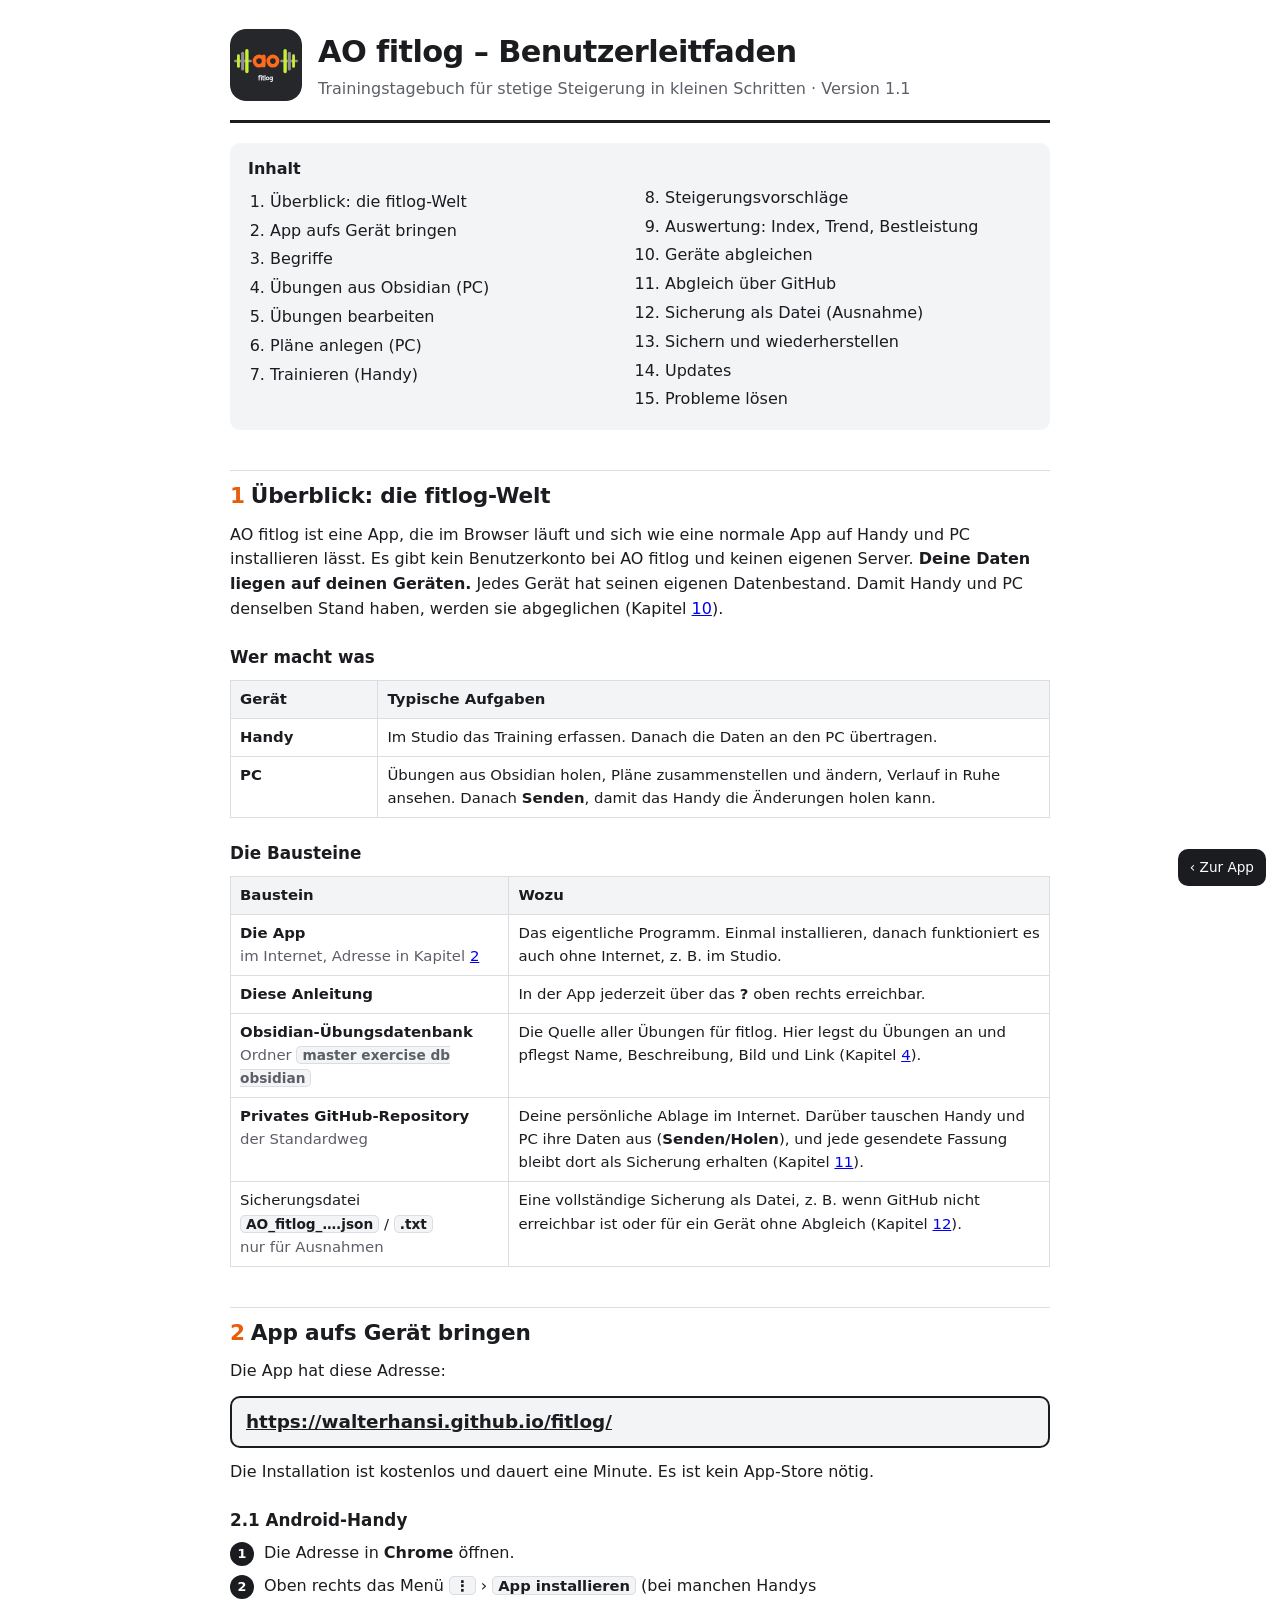
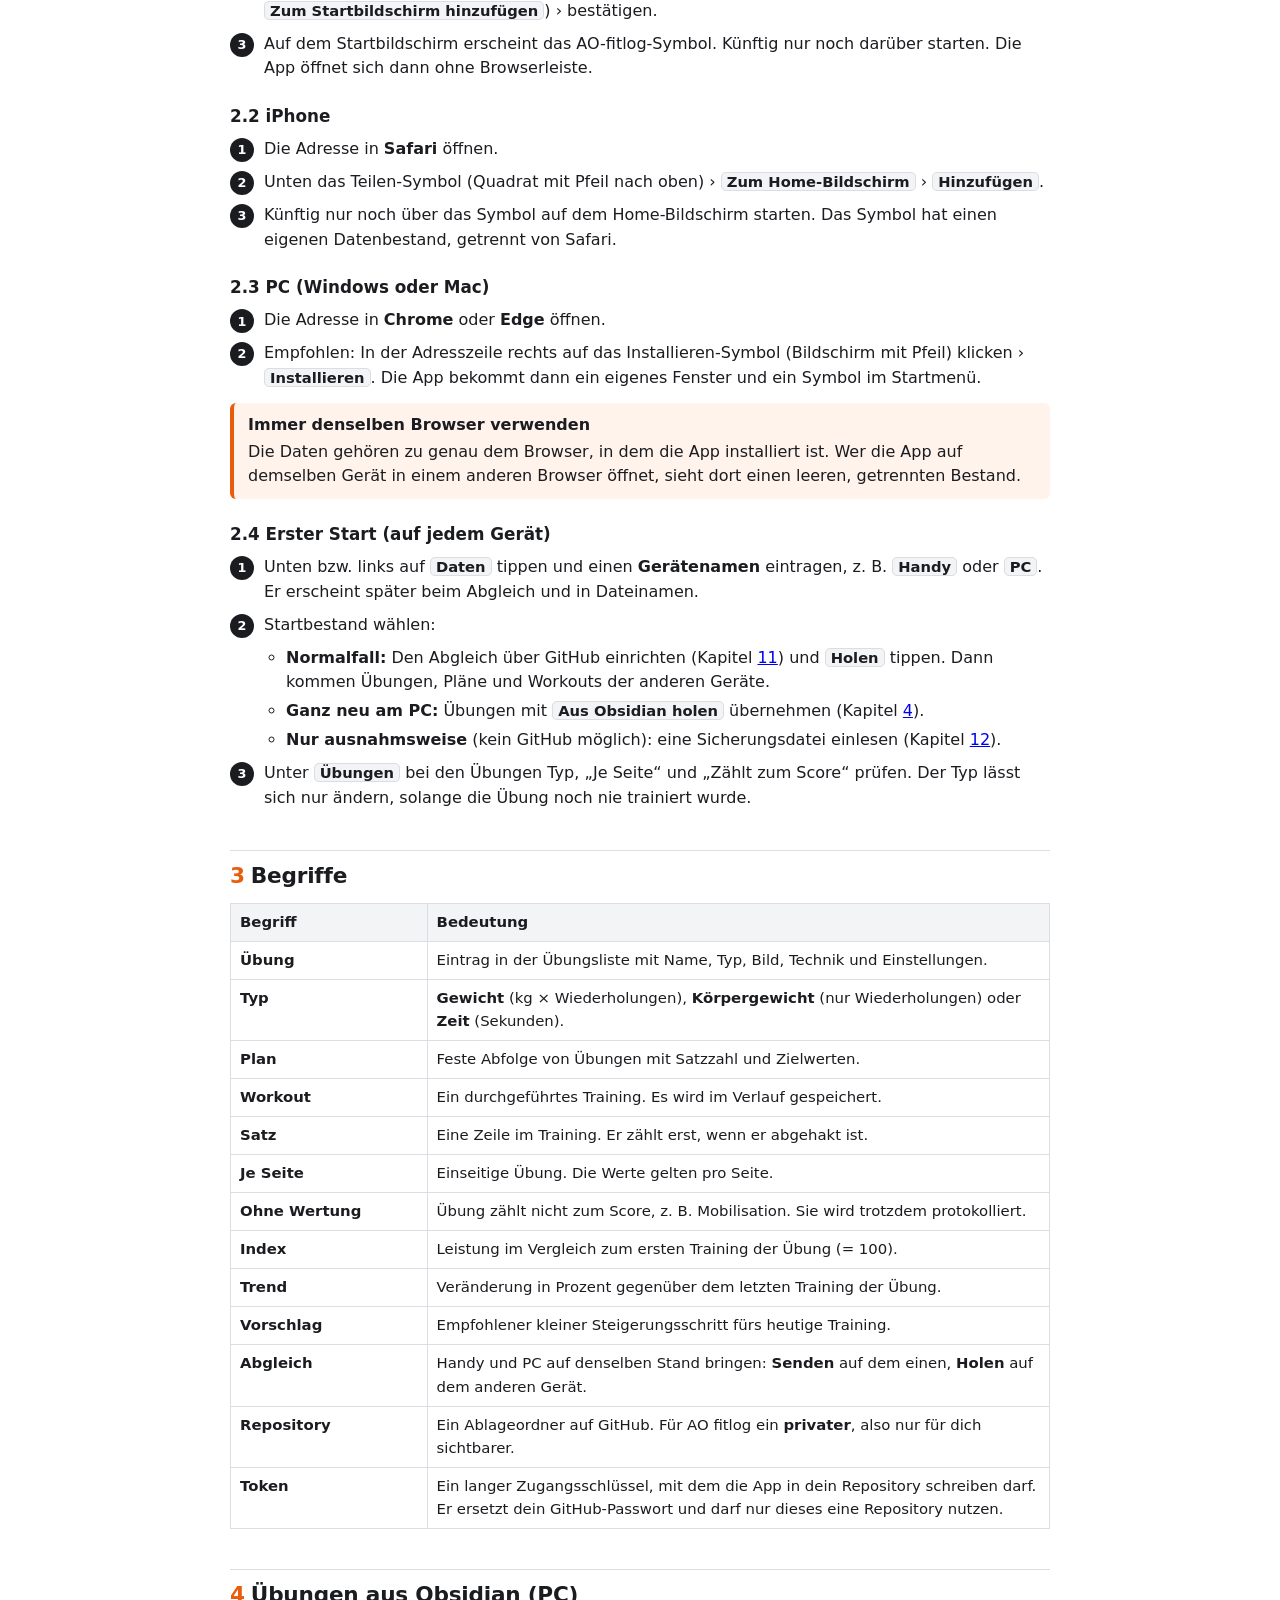
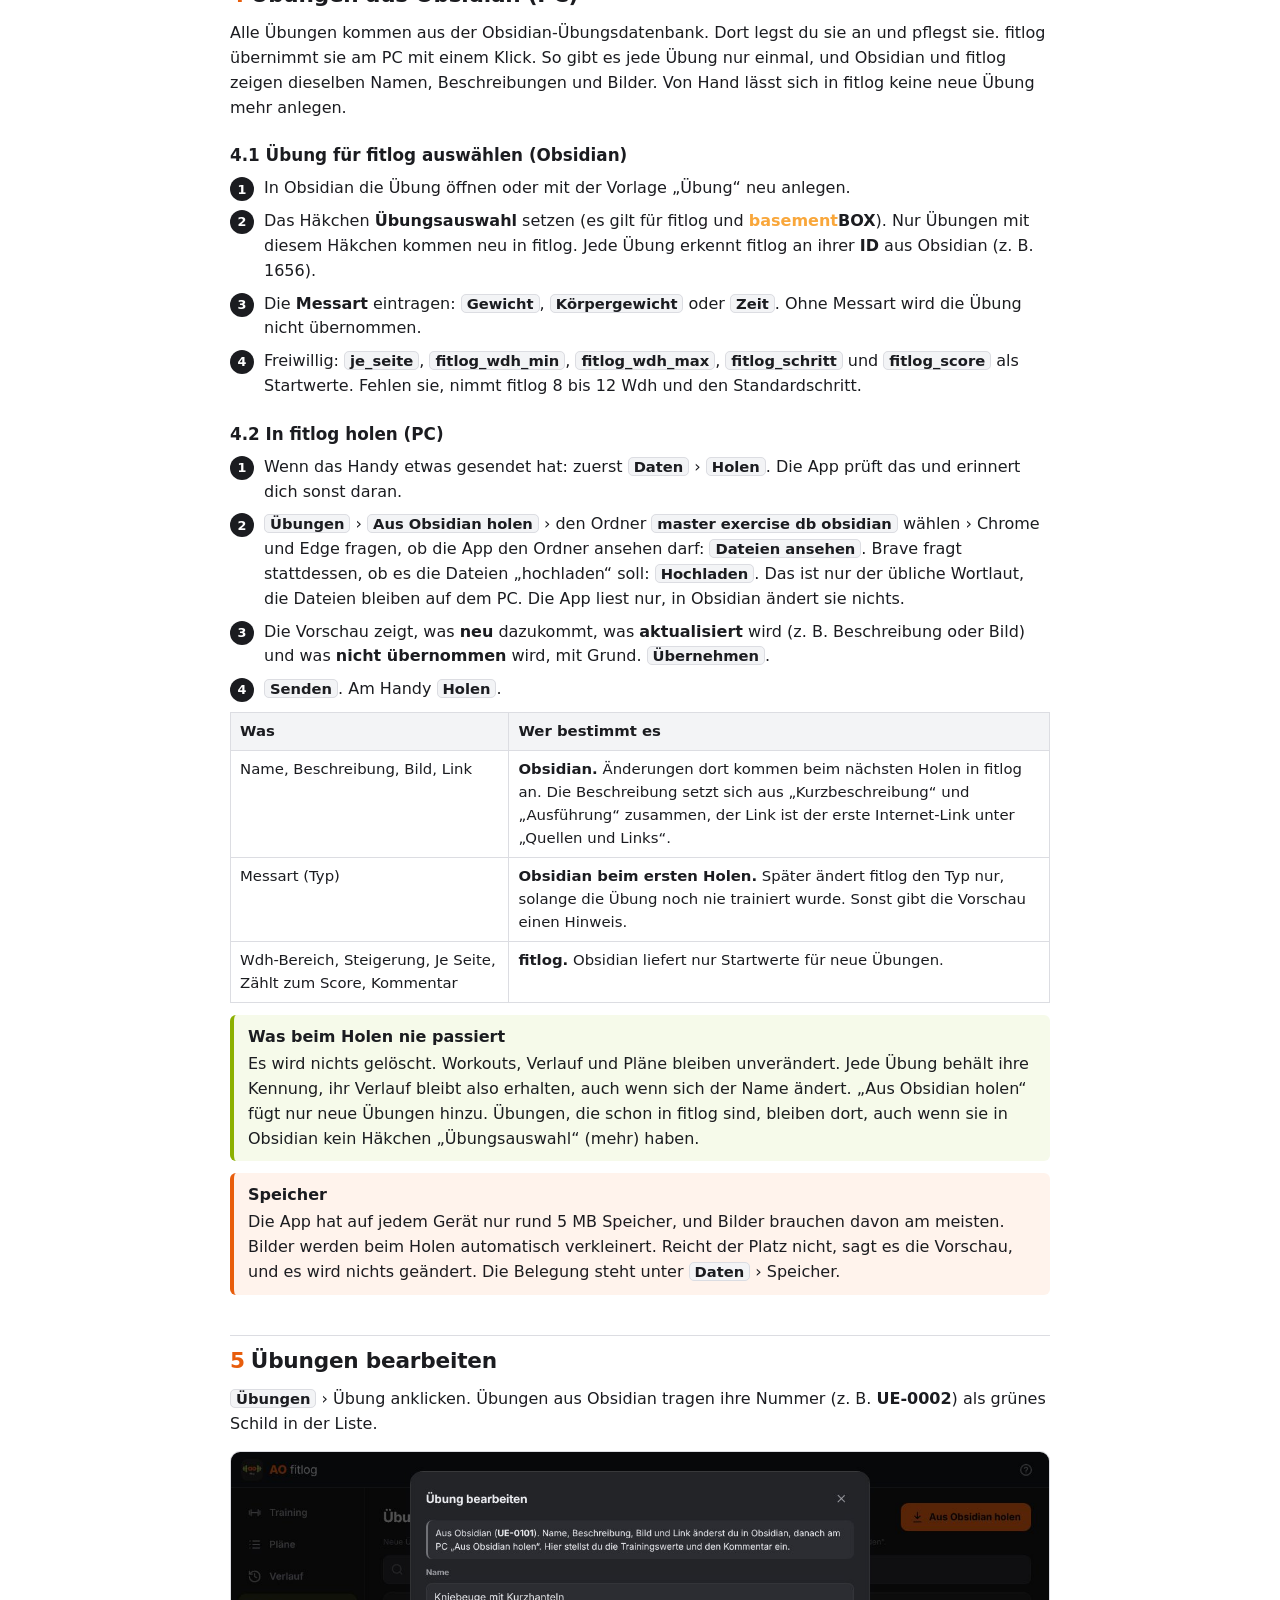
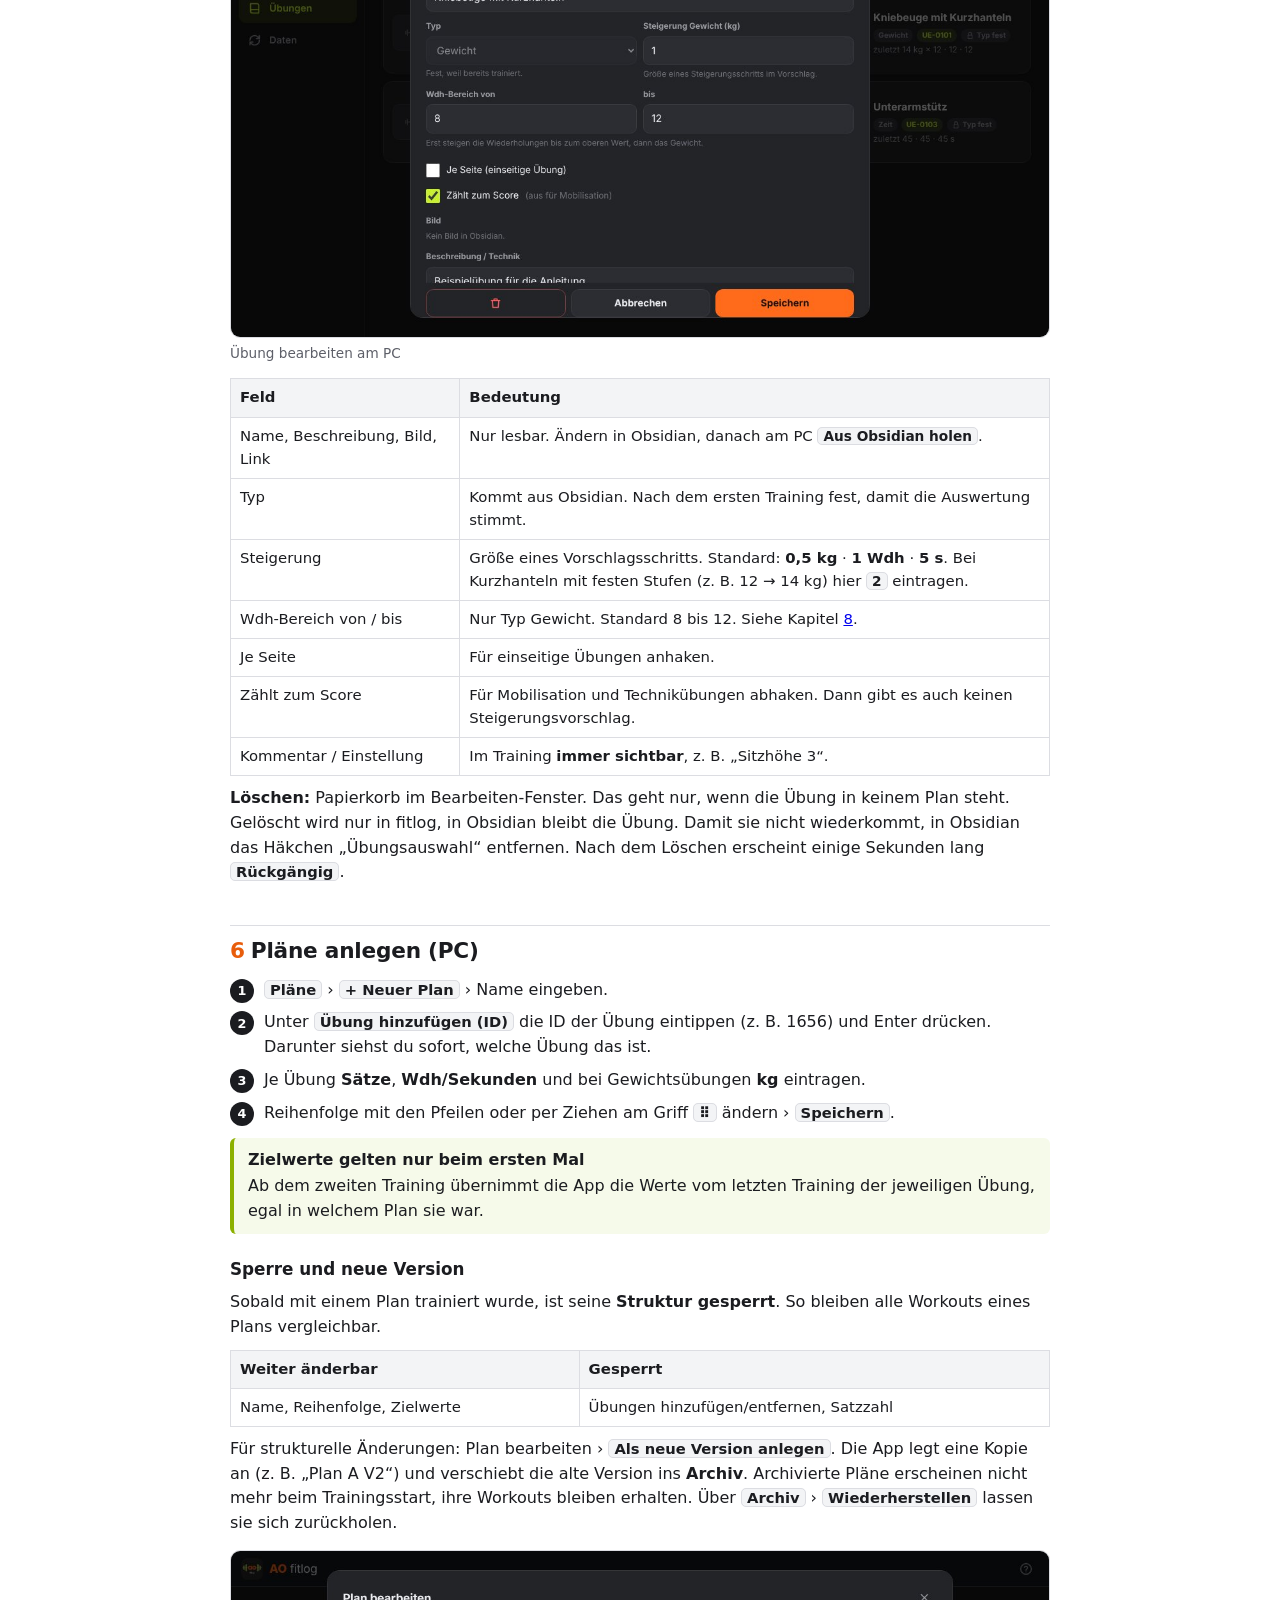
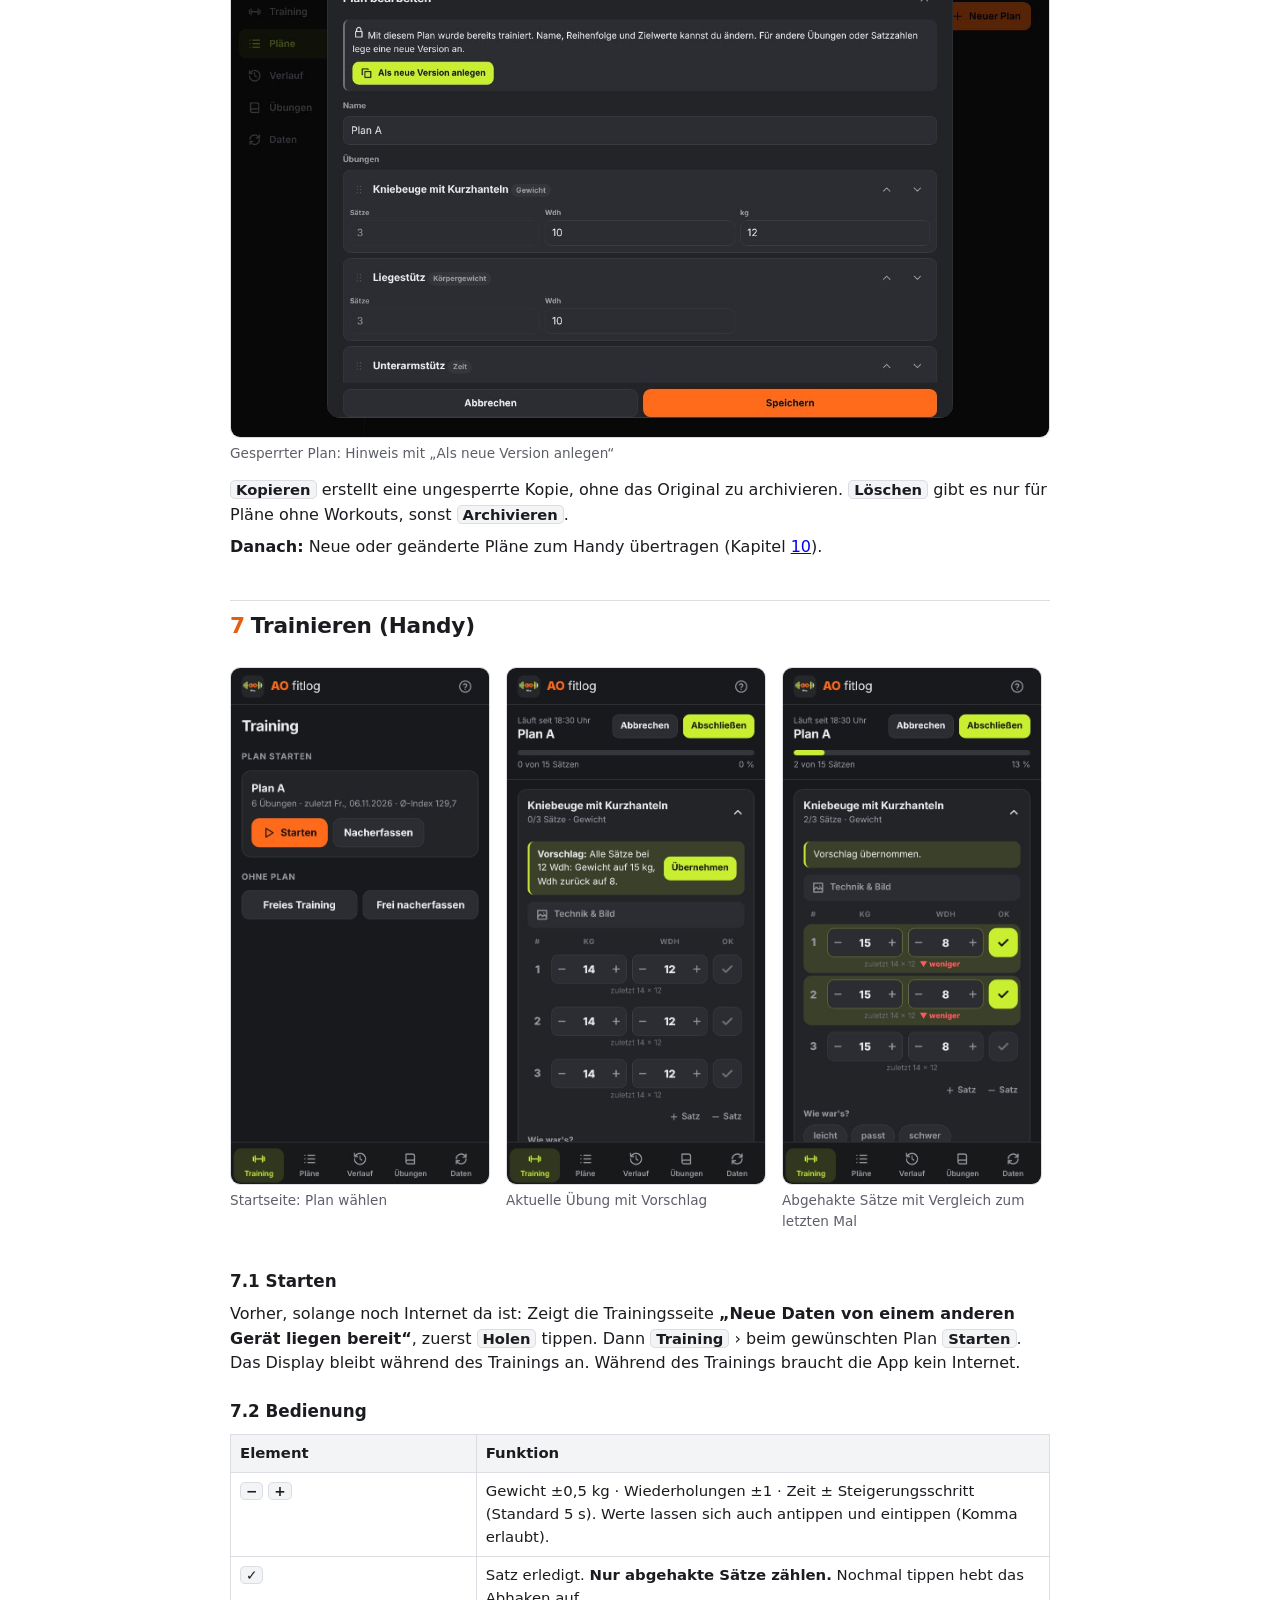
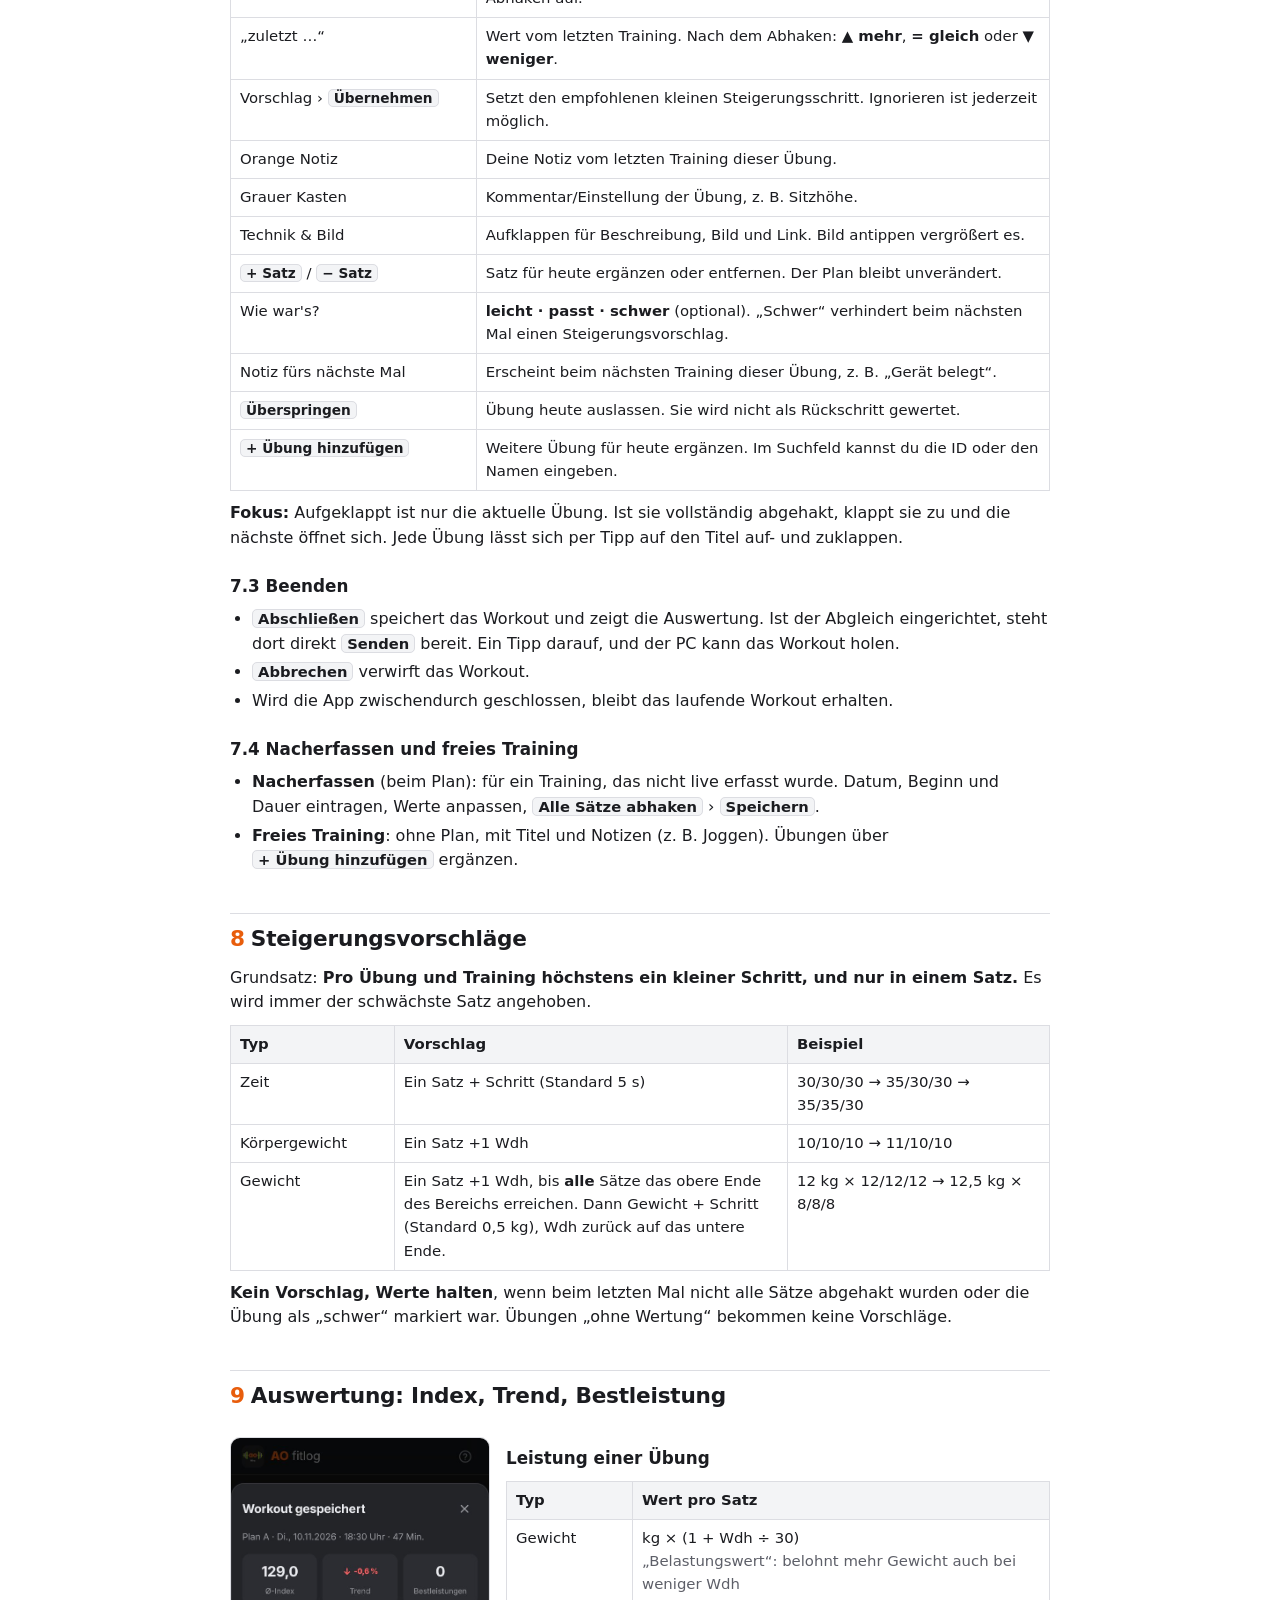
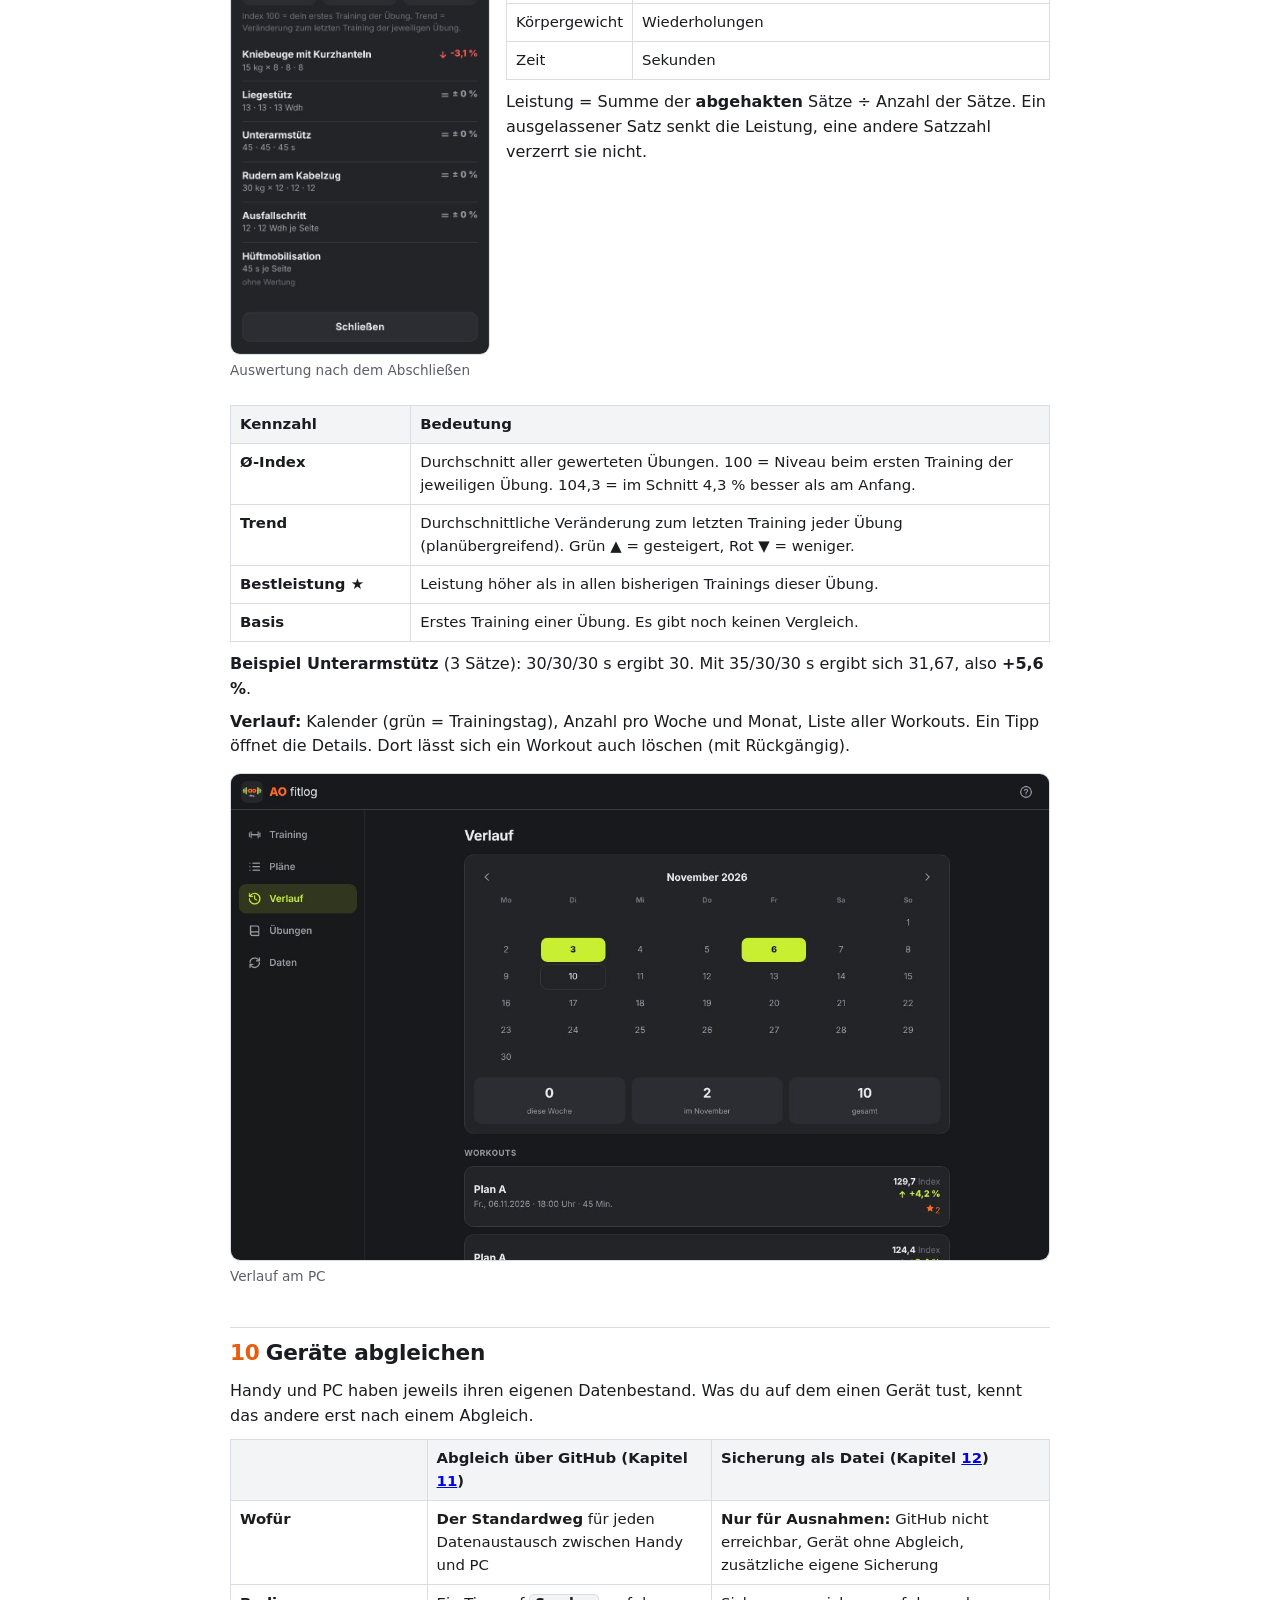
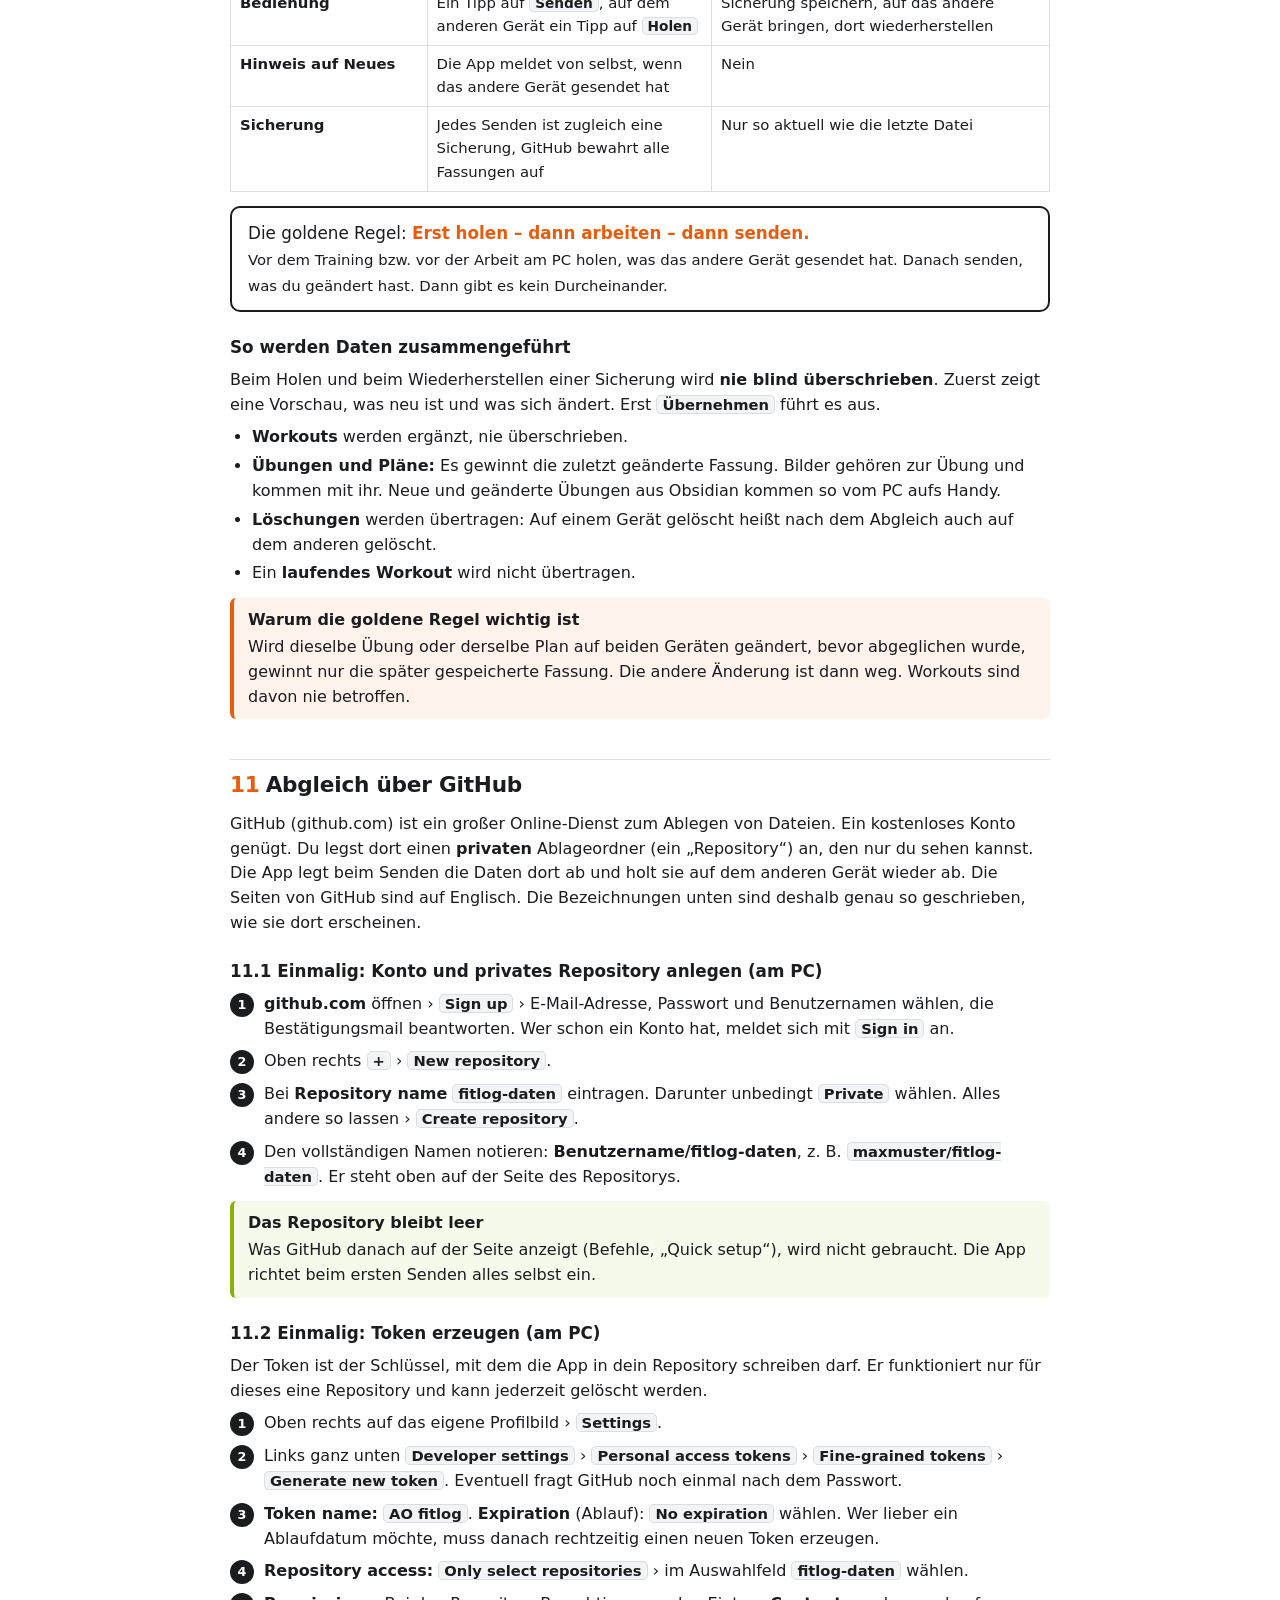
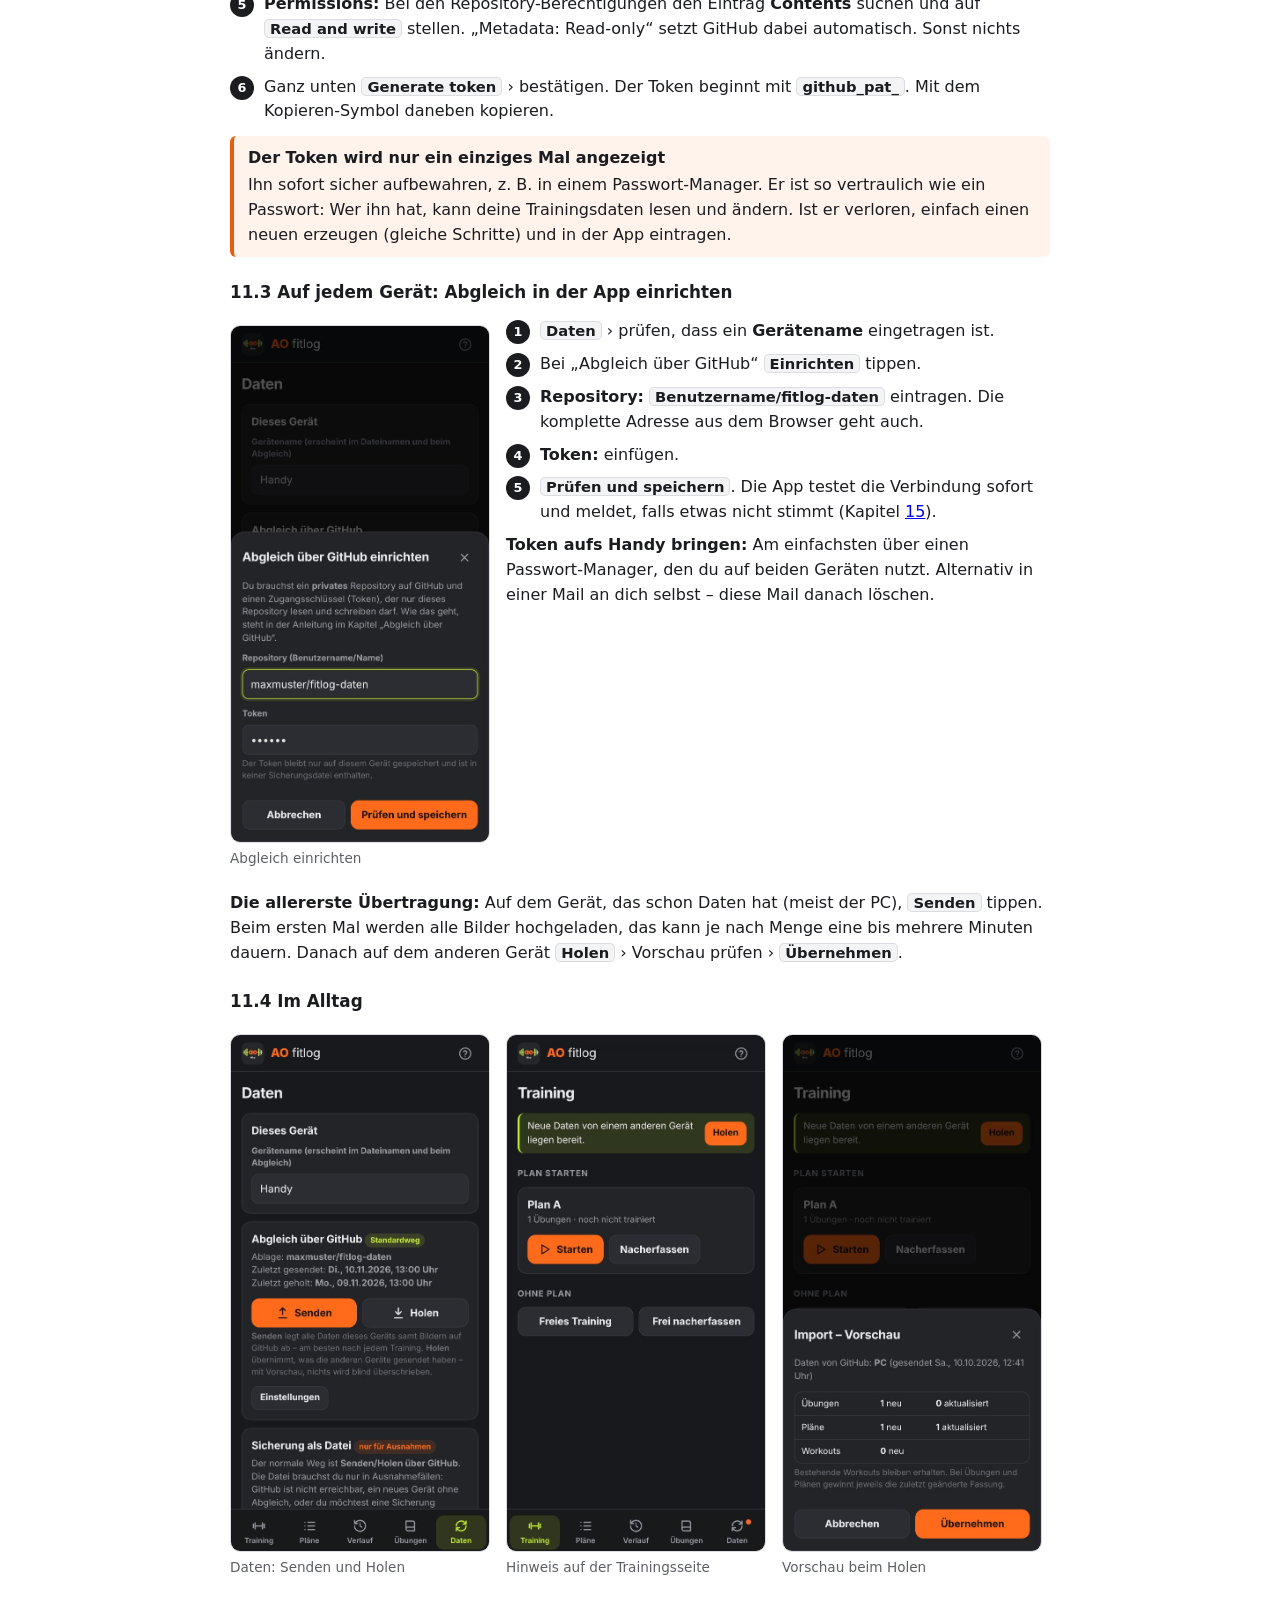
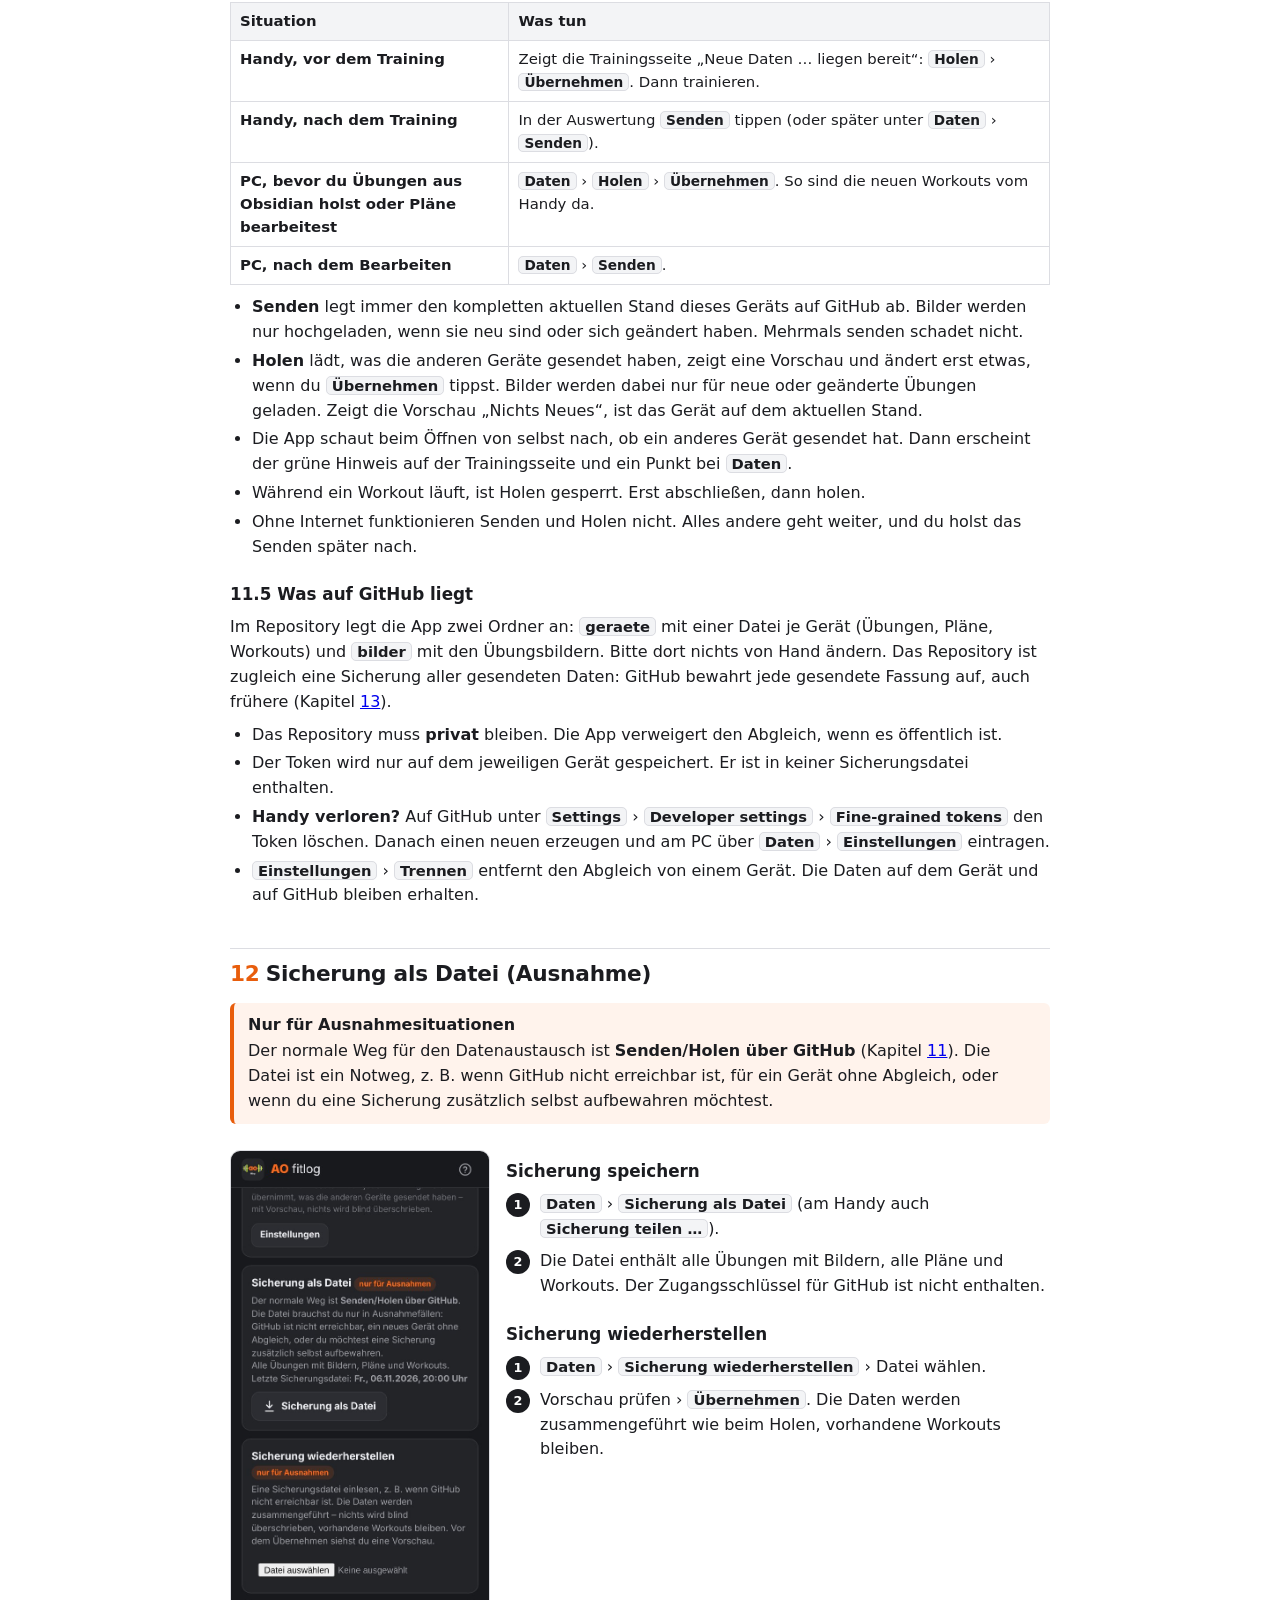
==== commit cdbc882a: "fitlog 1.3.2: Schreibweise basementBOX in der Anleitung Co-Authored-By: Claude Opus 5.5 <noreply@ant" ====
--- a/anleitung.html
+++ b/anleitung.html
@@ -178,7 +178,7 @@
 <h3>4.1 Übung für fitlog auswählen (Obsidian)</h3>
 <ol class="steps">
   <li>In Obsidian die Übung öffnen oder mit der Vorlage „Übung“ neu anlegen.</li>
-  <li>Das Häkchen <b>Übungsauswahl</b> setzen (es gilt für fitlog und Basement Box). Nur Übungen mit diesem Häkchen kommen neu in fitlog. Jede Übung erkennt fitlog an ihrer <b>ID</b> aus Obsidian (z. B. 1656).</li>
+  <li>Das Häkchen <b>Übungsauswahl</b> setzen (es gilt für fitlog und <b style="color:#f9a73b">basement</b><b>BOX</b>). Nur Übungen mit diesem Häkchen kommen neu in fitlog. Jede Übung erkennt fitlog an ihrer <b>ID</b> aus Obsidian (z. B. 1656).</li>
   <li>Die <b>Messart</b> eintragen: <code>Gewicht</code>, <code>Körpergewicht</code> oder <code>Zeit</code>. Ohne Messart wird die Übung nicht übernommen.</li>
   <li>Freiwillig: <code>je_seite</code>, <code>fitlog_wdh_min</code>, <code>fitlog_wdh_max</code>, <code>fitlog_schritt</code> und <code>fitlog_score</code> als Startwerte. Fehlen sie, nimmt fitlog 8 bis 12 Wdh und den Standardschritt.</li>
 </ol>
